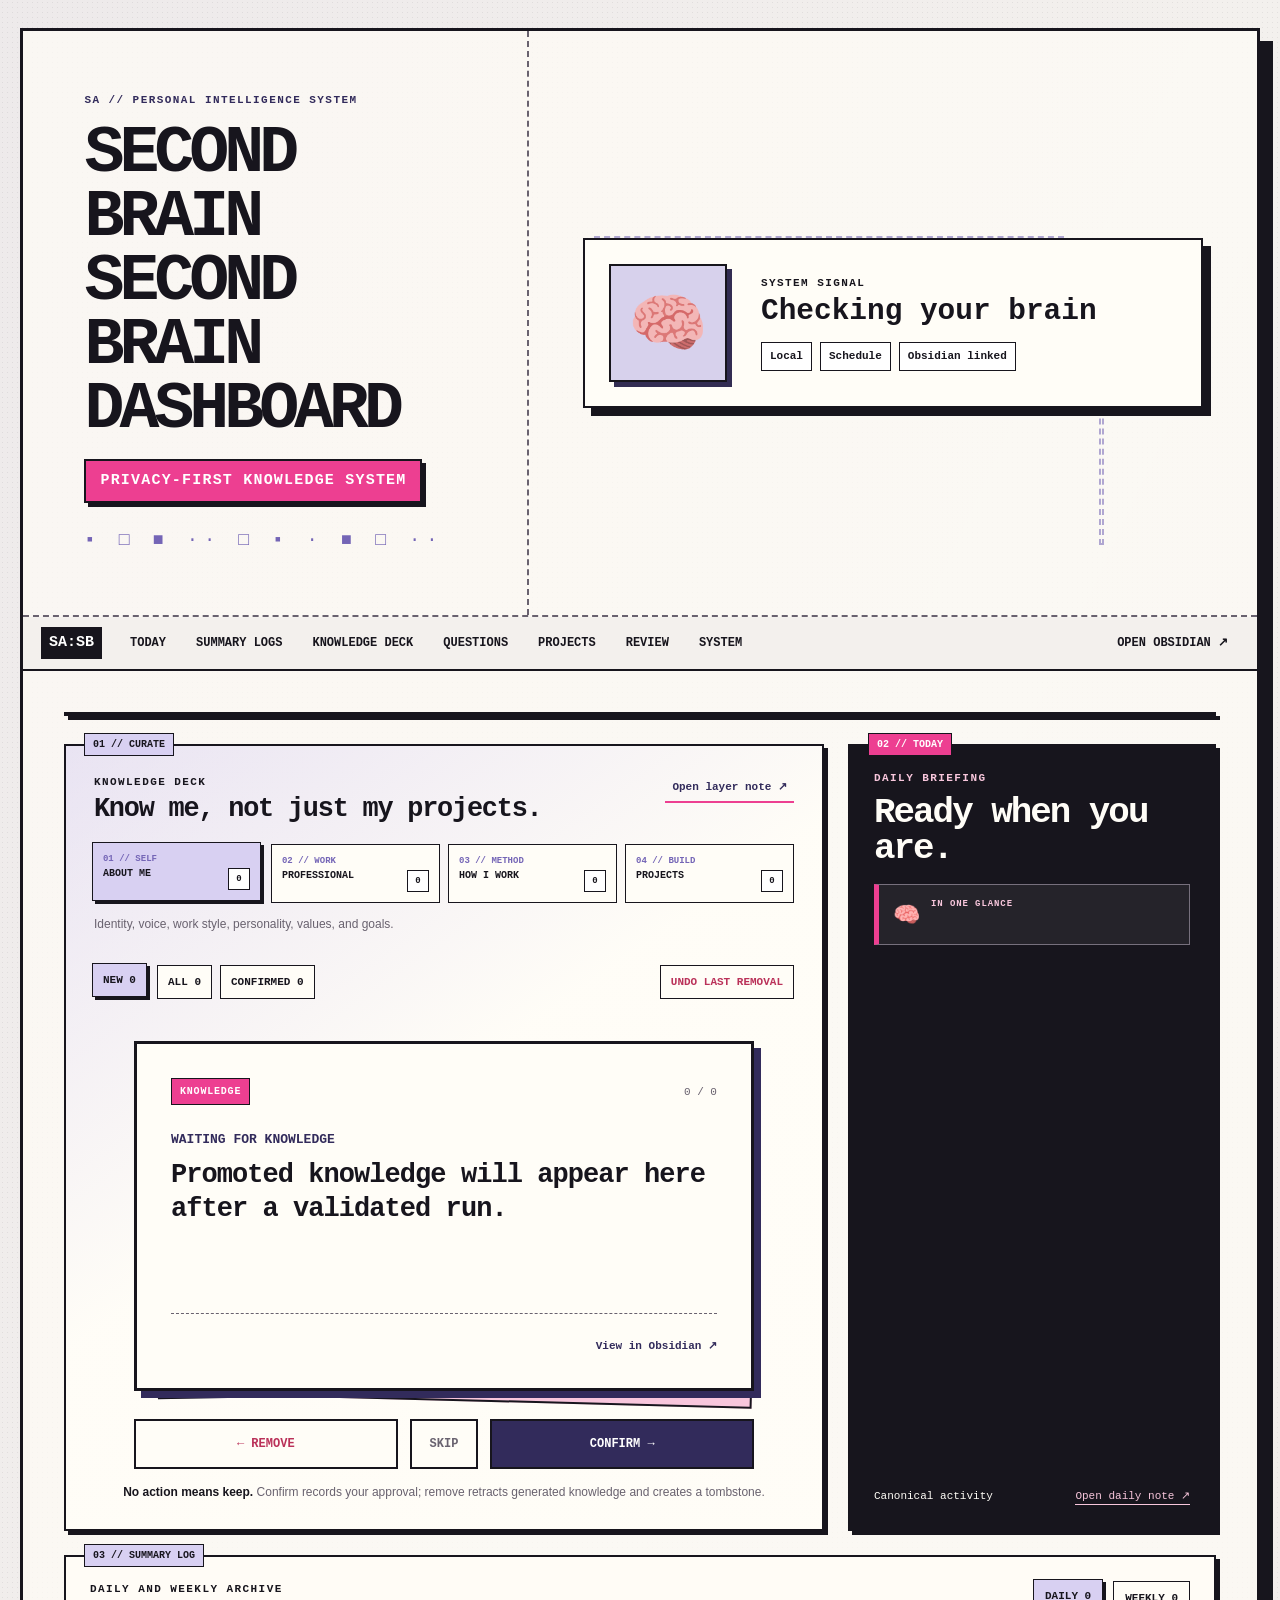
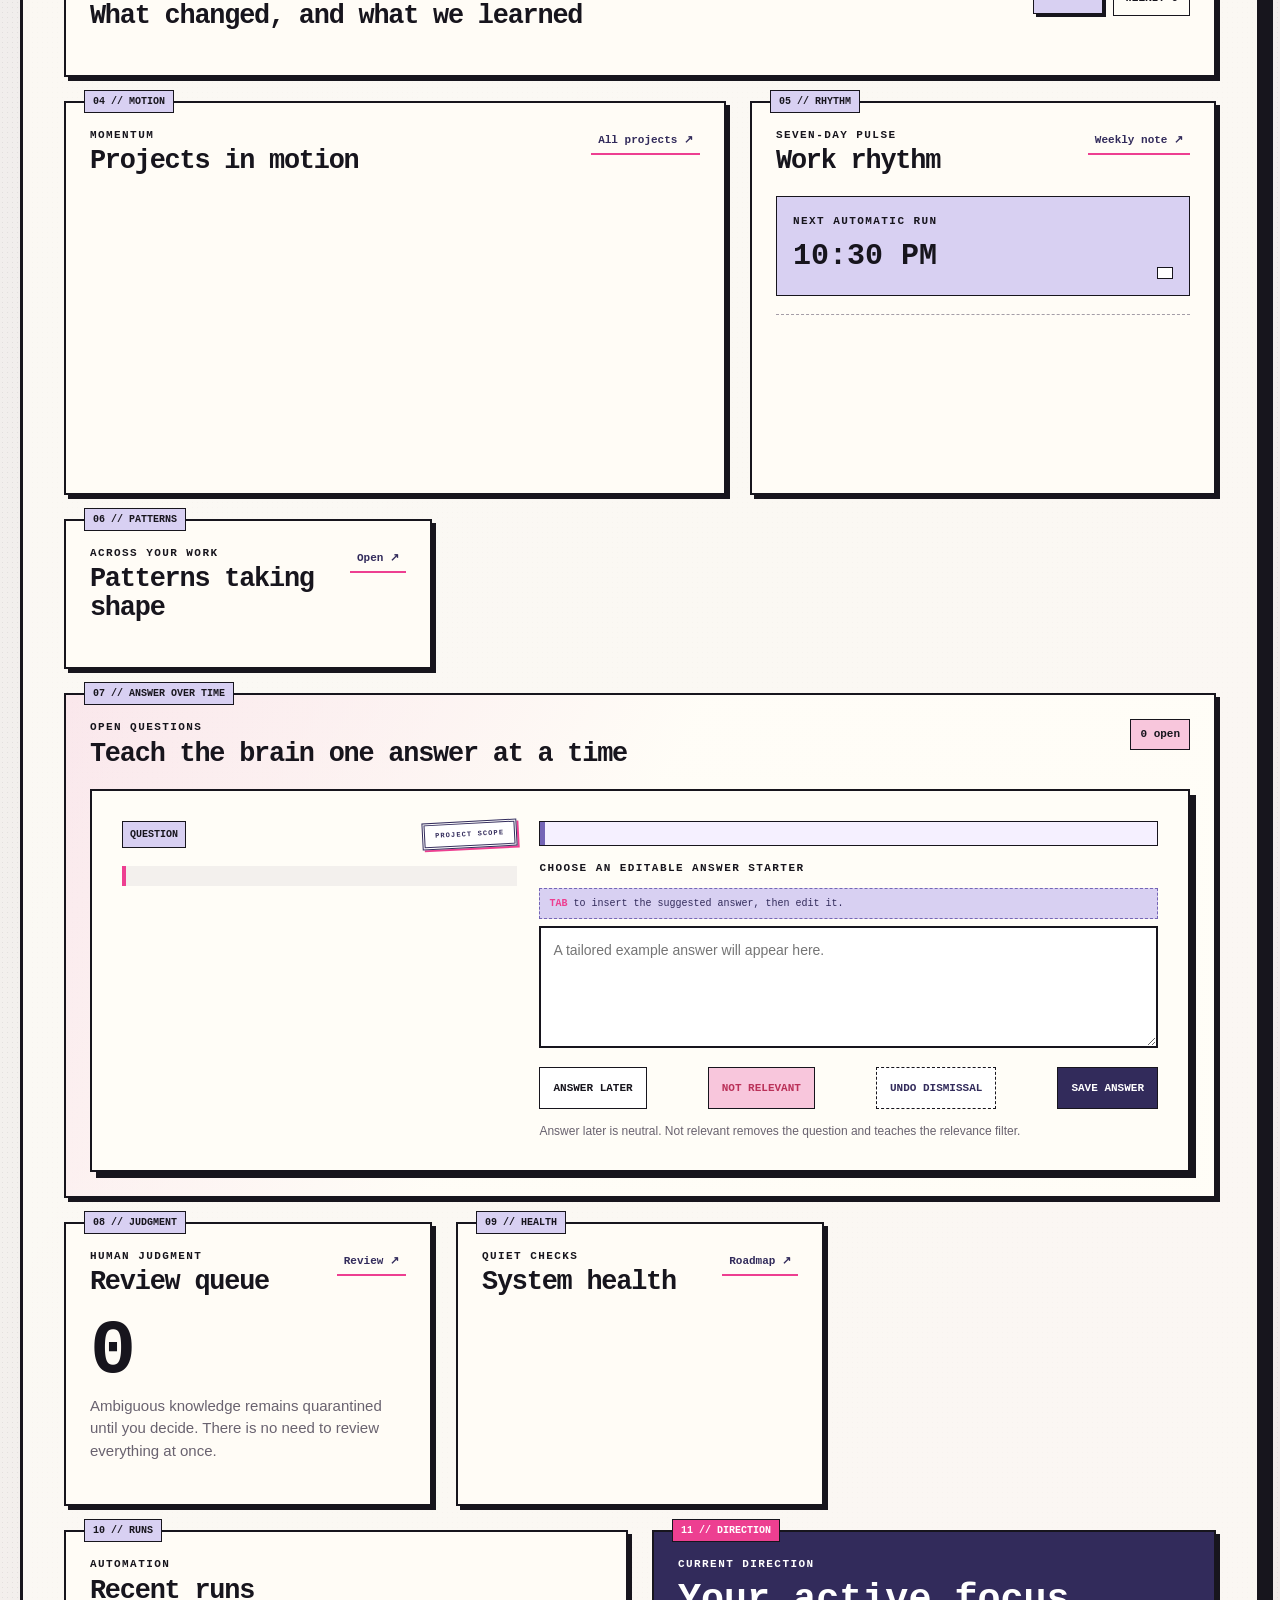
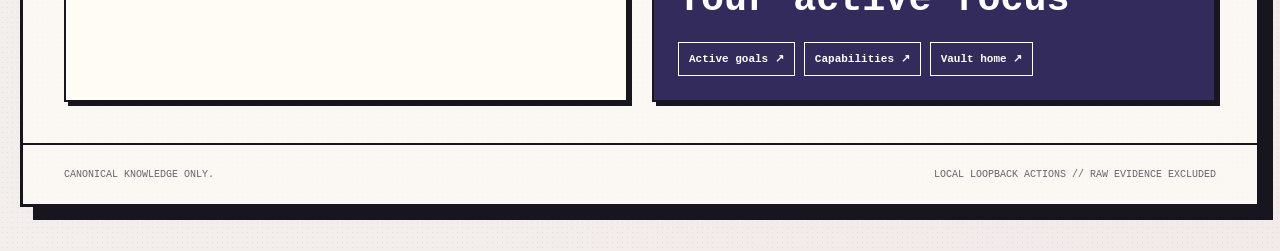
==== assets/dashboard/index.html @ 9bf238f2 "Publish sanitized protocol update" ====
<!doctype html>
<html lang="en">
<head>
  <meta charset="utf-8">
  <meta name="viewport" content="width=device-width, initial-scale=1">
  <meta name="color-scheme" content="light">
  <link rel="icon" href="data:,">
  <title>Second Brain Dashboard</title>
  <style>
    :root {
      --paper: #f3f0ed;
      --paper-bright: #fffdf7;
      --paper-muted: #e7e1e5;
      --ink: #17151d;
      --muted: #69626f;
      --purple: #7465b6;
      --purple-soft: #d8d0f2;
      --purple-deep: #322b5b;
      --pink: #ed3f91;
      --pink-soft: #f8c6dc;
      --yellow: #f0c75e;
      --green: #2c866c;
      --red: #ba3159;
      --border: 2px solid var(--ink);
      --shadow: 8px 8px 0 var(--ink);
      --shadow-small: 4px 4px 0 var(--ink);
      --mono: "Cascadia Mono", "SFMono-Regular", Consolas, "Liberation Mono", monospace;
      --sans: Inter, ui-sans-serif, -apple-system, BlinkMacSystemFont, "Segoe UI", sans-serif;
    }

    * { box-sizing: border-box; }
    html { scroll-behavior: smooth; }
    body {
      margin: 0;
      min-width: 320px;
      min-height: 100vh;
      color: var(--ink);
      background-color: var(--paper);
      background-image:
        radial-gradient(rgba(23, 21, 29, 0.07) 0.65px, transparent 0.65px),
        linear-gradient(115deg, rgba(116, 101, 182, 0.045), transparent 44%, rgba(237, 63, 145, 0.035));
      background-size: 5px 5px, 100% 100%;
      font-family: var(--sans);
      font-size: 15px;
      line-height: 1.5;
      -webkit-font-smoothing: antialiased;
    }

    a { color: inherit; text-decoration: none; }
    button { font: inherit; color: inherit; }
    button:focus-visible, a:focus-visible { outline: 3px solid var(--pink); outline-offset: 3px; }
    .skip-link { position: fixed; left: 16px; top: -70px; z-index: 100; padding: 10px 14px; background: var(--ink); color: white; }
    .skip-link:focus { top: 16px; }

    .page-frame {
      width: min(1520px, calc(100% - 40px));
      margin: 28px auto 44px;
      border: 3px solid var(--ink);
      background: rgba(255, 253, 247, 0.72);
      box-shadow: 13px 13px 0 var(--ink);
    }

    .hero {
      display: grid;
      grid-template-columns: minmax(360px, 0.82fr) minmax(520px, 1.18fr);
      min-height: 300px;
      border-bottom: 2px dashed var(--muted);
    }
    .hero-copy { display: flex; flex-direction: column; justify-content: center; padding: clamp(30px, 4.8vw, 72px); border-right: 2px dashed var(--muted); }
    .protocol-label, .eyebrow, .panel-label, .mini-label {
      font-family: var(--mono);
      font-size: 11px;
      font-weight: 800;
      letter-spacing: 0.13em;
      text-transform: uppercase;
    }
    .protocol-label { color: var(--purple-deep); }
    .hero-title {
      max-width: 760px;
      margin: 13px 0 18px;
      font-family: var(--mono);
      font-size: clamp(38px, 5.2vw, 72px);
      font-weight: 900;
      letter-spacing: -0.075em;
      line-height: 0.96;
      text-transform: uppercase;
    }
    .hero-title span { display: block; }
    .privacy-badge {
      align-self: flex-start;
      padding: 9px 14px 8px;
      border: var(--border);
      background: var(--pink);
      color: white;
      box-shadow: var(--shadow-small);
      font-family: var(--mono);
      font-weight: 800;
      letter-spacing: 0.08em;
      text-transform: uppercase;
    }
    .signal-code { margin-top: 24px; color: var(--purple); font-family: var(--mono); font-size: 18px; letter-spacing: 0.35em; }

    .hero-system { position: relative; display: grid; place-items: center; overflow: hidden; padding: 36px; }
    .hero-system::before, .hero-system::after {
      content: "";
      position: absolute;
      border: 2px dashed var(--purple);
      opacity: 0.55;
    }
    .hero-system::before { width: 64%; height: 1px; left: 9%; top: 35%; }
    .hero-system::after { width: 1px; height: 45%; right: 21%; bottom: 12%; }
    .brain-console {
      position: relative;
      z-index: 1;
      width: min(620px, 100%);
      display: grid;
      grid-template-columns: 132px minmax(0, 1fr);
      gap: 20px;
      align-items: center;
      padding: 24px;
      border: var(--border);
      background: var(--paper-bright);
      box-shadow: var(--shadow);
    }
    .brain-icon {
      display: grid;
      place-items: center;
      width: 118px;
      height: 118px;
      border: var(--border);
      background: var(--purple-soft);
      box-shadow: 5px 5px 0 var(--purple-deep);
      font-size: 64px;
      filter: saturate(0.8);
    }
    .system-title { margin: 3px 0 8px; font-family: var(--mono); font-size: clamp(20px, 2.3vw, 31px); line-height: 1.1; }
    .system-copy { margin: 0; color: var(--muted); }
    .system-meta { display: flex; flex-wrap: wrap; gap: 8px; margin-top: 15px; }
    .chip { padding: 5px 8px; border: 1.5px solid var(--ink); background: white; font-family: var(--mono); font-size: 11px; font-weight: 700; }
    .chip.good { background: #cceadc; }
    .chip.attention { background: #f6dfae; }
    .chip.danger { background: var(--pink-soft); }

    .nav-strip {
      position: sticky;
      top: 0;
      z-index: 20;
      display: flex;
      align-items: center;
      gap: 8px;
      min-height: 54px;
      padding: 8px 18px;
      border-bottom: var(--border);
      background: rgba(243, 240, 237, 0.95);
      backdrop-filter: blur(12px);
    }
    .nav-stamp { margin-right: 9px; padding: 5px 8px; background: var(--ink); color: white; font-family: var(--mono); font-weight: 900; }
    .nav-strip a { padding: 7px 10px; border: 1.5px solid transparent; font-family: var(--mono); font-size: 12px; font-weight: 750; text-transform: uppercase; }
    .nav-strip a:hover { border-color: var(--ink); background: var(--purple-soft); box-shadow: 3px 3px 0 var(--ink); }
    .nav-spacer { flex: 1; }
    .updated { color: var(--muted); font-family: var(--mono); font-size: 11px; }

    .dashboard { padding: clamp(20px, 3.2vw, 48px); }
    section[id] { scroll-margin-top: 104px; }
    .metrics { display: grid; grid-template-columns: repeat(4, minmax(0, 1fr)); margin-bottom: 28px; border: var(--border); box-shadow: var(--shadow-small); }
    .metric { min-width: 0; padding: 18px 20px; background: var(--paper-bright); }
    .metric + .metric { border-left: 1.5px dashed var(--muted); }
    .metric-value { font-family: var(--mono); font-size: clamp(25px, 3vw, 40px); font-weight: 900; line-height: 1; }
    .metric-label { margin-top: 5px; font-family: var(--mono); font-size: 12px; font-weight: 800; text-transform: uppercase; }
    .metric-detail { color: var(--muted); font-size: 12px; }

    .grid { display: grid; grid-template-columns: repeat(12, minmax(0, 1fr)); gap: 24px; }
    .panel { position: relative; min-width: 0; padding: 24px; border: var(--border); background: rgba(255, 253, 247, 0.92); box-shadow: var(--shadow-small); }
    .panel::before { content: attr(data-index); position: absolute; top: -13px; left: 18px; padding: 3px 8px; border: 1.5px solid var(--ink); background: var(--purple-soft); font-family: var(--mono); font-size: 10px; font-weight: 900; }
    .panel-head { display: flex; align-items: flex-start; justify-content: space-between; gap: 14px; margin-bottom: 20px; }
    .panel-title { margin: 4px 0 0; font-family: var(--mono); font-size: clamp(20px, 2.1vw, 28px); line-height: 1.08; letter-spacing: -0.045em; }
    .panel-link { flex: 0 0 auto; padding: 5px 7px; border-bottom: 2px solid var(--pink); color: var(--purple-deep); font-family: var(--mono); font-size: 11px; font-weight: 800; }
    .panel-link:hover { background: var(--pink-soft); }
    .empty { padding: 26px 18px; border: 1.5px dashed var(--muted); color: var(--muted); text-align: center; }

    .knowledge-panel { grid-column: span 8; min-height: 620px; padding: 28px; background: linear-gradient(145deg, rgba(216, 208, 242, 0.5), rgba(255, 253, 247, 0.96) 46%); }
    .deck-layers { display: grid; grid-template-columns: repeat(4, minmax(0, 1fr)); gap: 8px; margin-bottom: 12px; }
    .deck-layer {
      position: relative;
      display: grid;
      grid-template-columns: 1fr auto;
      gap: 2px 8px;
      min-width: 0;
      padding: 10px;
      border: 1.5px solid var(--ink);
      background: var(--paper-bright);
      cursor: pointer;
      text-align: left;
      transition: opacity 140ms ease, transform 140ms ease, box-shadow 140ms ease;
    }
    .deck-layer:hover { background: var(--pink-soft); opacity: 1; }
    .deck-layer.active { transform: translate(-2px, -2px); background: var(--purple-soft); box-shadow: 3px 3px 0 var(--ink); }
    .deck-layer.awaiting-review { background: #fff6fa; box-shadow: 3px 3px 0 var(--pink); }
    .deck-layer.awaiting-review::after { content: ""; position: absolute; top: -5px; right: -5px; width: 10px; height: 10px; border: 1.5px solid var(--ink); background: var(--pink); }
    .deck-layer.caught-up { filter: saturate(0.45); opacity: 0.46; }
    .deck-layer.caught-up.active { filter: none; opacity: 0.72; }
    .layer-seq { grid-column: 1 / -1; color: var(--purple); font-family: var(--mono); font-size: 9px; font-weight: 900; }
    .layer-name { min-width: 0; overflow: hidden; font-family: var(--mono); font-size: 10px; font-weight: 900; line-height: 1.15; text-overflow: ellipsis; text-transform: uppercase; white-space: nowrap; }
    .layer-count { display: grid; place-items: center; min-width: 22px; height: 22px; padding-inline: 4px; border: 1.5px solid var(--ink); background: white; font-family: var(--mono); font-size: 9px; font-weight: 900; }
    .layer-description { min-height: 38px; margin: 0 0 12px; color: var(--muted); font-size: 12px; }
    .deck-toolbar { display: flex; flex-wrap: wrap; align-items: center; gap: 8px; margin-bottom: 20px; }
    .deck-tab, .undo-button {
      min-height: 34px;
      padding: 6px 10px;
      border: 1.5px solid var(--ink);
      background: var(--paper-bright);
      cursor: pointer;
      font-family: var(--mono);
      font-size: 11px;
      font-weight: 800;
      text-transform: uppercase;
    }
    .deck-tab.active { transform: translate(-2px, -2px); background: var(--purple-soft); box-shadow: 3px 3px 0 var(--ink); }
    .undo-button { margin-left: auto; color: var(--red); }
    .undo-button:disabled { cursor: not-allowed; color: var(--muted); opacity: 0.45; }
    .deck-stage { position: relative; display: grid; place-items: center; min-height: 400px; padding: 14px 14px 20px; }
    .deck-stage::before, .deck-stage::after { content: ""; position: absolute; width: min(590px, calc(100% - 60px)); height: 330px; border: var(--border); background: var(--paper-muted); }
    .deck-stage::before { transform: translate(15px, 15px) rotate(1.5deg); background: var(--pink-soft); }
    .deck-stage::after { transform: translate(8px, 8px) rotate(-1deg); background: var(--purple-soft); }
    .knowledge-card {
      position: relative;
      z-index: 2;
      display: flex;
      flex-direction: column;
      width: min(620px, 100%);
      min-height: 350px;
      padding: clamp(22px, 3vw, 34px);
      border: 3px solid var(--ink);
      background: var(--paper-bright);
      box-shadow: 7px 7px 0 var(--purple-deep);
      touch-action: pan-y;
      transition: transform 180ms ease, opacity 180ms ease;
      user-select: none;
    }
    .knowledge-card.swipe-left { transform: translateX(-125%) rotate(-10deg); opacity: 0; }
    .knowledge-card.swipe-right { transform: translateX(125%) rotate(10deg); opacity: 0; }
    .knowledge-card[data-layer="professional_profile"] { box-shadow: 7px 7px 0 #9b7a25; }
    .knowledge-card[data-layer="operating_preferences"] { box-shadow: 7px 7px 0 var(--pink); }
    .knowledge-card[data-layer="project_knowledge"] { box-shadow: 7px 7px 0 var(--green); }
    .card-topline { display: flex; align-items: center; justify-content: space-between; gap: 12px; }
    .knowledge-kind { padding: 5px 8px; border: 1.5px solid var(--ink); background: var(--pink); color: white; font-family: var(--mono); font-size: 10px; font-weight: 900; letter-spacing: 0.08em; text-transform: uppercase; }
    .knowledge-position { color: var(--muted); font-family: var(--mono); font-size: 11px; }
    .knowledge-project-stamp {
      position: absolute;
      top: 24px;
      left: 50%;
      z-index: 3;
      display: grid;
      max-width: 42%;
      padding: 6px 13px 7px;
      border: 3px double var(--purple-deep);
      background: rgba(255, 253, 247, 0.94);
      color: var(--purple-deep);
      font-family: var(--mono);
      text-align: center;
      text-transform: uppercase;
      transform: translateX(-50%) rotate(-7deg);
      box-shadow: 2px 2px 0 var(--pink);
    }
    .knowledge-project-stamp[hidden] { display: none; }
    .project-stamp-label { font-size: 8px; font-weight: 900; letter-spacing: 0.17em; }
    .project-stamp-name { overflow: hidden; font-size: 11px; font-weight: 950; line-height: 1.12; text-overflow: ellipsis; white-space: nowrap; }
    .knowledge-subject { margin: 25px 0 8px; color: var(--purple-deep); font-family: var(--mono); font-size: 13px; font-weight: 900; text-transform: uppercase; }
    .knowledge-claim { margin: 0; font-family: var(--mono); font-size: clamp(19px, 2.2vw, 27px); font-weight: 760; line-height: 1.28; letter-spacing: -0.035em; }
    .knowledge-meta { display: flex; flex-wrap: wrap; gap: 8px 16px; margin-top: auto; padding-top: 24px; border-top: 1.5px dashed var(--muted); color: var(--muted); font-family: var(--mono); font-size: 11px; }
    .knowledge-source { margin-left: auto; color: var(--purple-deep); font-weight: 850; }
    .knowledge-source:hover { color: var(--pink); }
    .deck-actions { display: grid; grid-template-columns: 1fr auto 1fr; gap: 12px; width: min(620px, 100%); margin: 0 auto; }
    .deck-action { min-height: 50px; border: 2px solid var(--ink); background: var(--paper-bright); cursor: pointer; font-family: var(--mono); font-size: 12px; font-weight: 900; text-transform: uppercase; transition: transform 120ms ease, box-shadow 120ms ease; }
    .deck-action:hover:not(:disabled) { transform: translate(-2px, -2px); box-shadow: 4px 4px 0 var(--ink); }
    .deck-action:disabled { cursor: not-allowed; opacity: 0.48; }
    .deck-action.dislike { color: var(--red); }
    .deck-action.skip { padding-inline: 18px; color: var(--muted); }
    .deck-action.like { background: var(--purple-deep); color: white; }
    .deck-caption { margin: 14px 0 0; color: var(--muted); font-size: 12px; text-align: center; }
    .deck-caption strong { color: var(--ink); }

    .briefing-panel { grid-column: span 4; display: flex; flex-direction: column; min-height: 620px; background: var(--ink); color: var(--paper-bright); }
    .briefing-panel::before { background: var(--pink); color: white; }
    .briefing-panel .panel-label { color: var(--pink-soft); }
    .briefing-title { margin: 8px 0 16px; font-family: var(--mono); font-size: clamp(27px, 2.8vw, 40px); line-height: 1.02; letter-spacing: -0.055em; }
    .briefing-summary-card { display: grid; grid-template-columns: auto 1fr; gap: 11px; margin-bottom: 12px; padding: 13px 14px; border: 1px solid #77707d; border-left: 5px solid var(--pink); background: rgba(255, 255, 255, 0.06); }
    .briefing-summary-icon { font-size: 22px; }
    .briefing-summary-label { margin-bottom: 4px; color: var(--pink-soft); font-family: var(--mono); font-size: 9px; font-weight: 900; letter-spacing: 0.1em; text-transform: uppercase; }
    .briefing-summary { margin: 0; color: #e6e0e8; font-size: 13px; line-height: 1.55; }
    .briefing-glance { display: grid; grid-template-columns: repeat(2, minmax(0, 1fr)); gap: 8px; margin-bottom: 12px; }
    .briefing-stat { position: relative; min-width: 0; padding: 10px 11px; overflow: hidden; border: 1px solid #77707d; background: rgba(255, 255, 255, 0.045); }
    .briefing-stat-icon { margin-right: 5px; font-size: 13px; }
    .briefing-stat-value { font-family: var(--mono); font-size: 19px; font-weight: 950; }
    .briefing-stat-label { display: block; margin-top: 3px; color: #bdb4c1; font-family: var(--mono); font-size: 8px; font-weight: 850; text-transform: uppercase; }
    .briefing-groups { display: grid; gap: 12px; }
    .briefing-group { padding: 12px 13px; border: 1px solid #77707d; background: rgba(255, 255, 255, 0.045); }
    .briefing-group-title { display: flex; align-items: center; gap: 7px; margin-bottom: 7px; color: var(--pink-soft); font-family: var(--mono); font-size: 10px; font-weight: 900; letter-spacing: 0.09em; text-transform: uppercase; }
    .briefing-group-description { margin: 0 0 8px; color: #bdb4c1; font-size: 11px; }
    .briefing-chips { display: flex; flex-wrap: wrap; gap: 5px; }
    .briefing-chip { display: inline-flex; align-items: center; gap: 5px; padding: 4px 6px; border: 1px solid #77707d; background: rgba(255, 255, 255, 0.08); color: #eee9f0; font-family: var(--mono); font-size: 8px; font-weight: 800; }
    .briefing-chip strong { display: grid; place-items: center; min-width: 17px; height: 17px; padding-inline: 3px; background: var(--pink); color: white; font-size: 8px; }
    .briefing-group p { margin: 6px 0 0; color: #d5ced9; font-size: 13px; }
    .briefing-list { display: grid; gap: 7px; margin: 0; padding: 0; list-style: none; }
    .briefing-list li { position: relative; padding-left: 17px; font-size: 13px; }
    .briefing-list li::before { content: "■"; position: absolute; left: 0; color: var(--pink); }
    .briefing-foot { display: flex; justify-content: space-between; gap: 12px; margin-top: auto; padding-top: 22px; font-family: var(--mono); font-size: 11px; }
    .briefing-foot a { color: var(--pink-soft); border-bottom: 1px solid currentColor; }

    .summary-panel { grid-column: span 12; }
    .summary-tabs { display: flex; flex-wrap: wrap; gap: 8px; }
    .summary-tab { padding: 8px 11px; border: 1.5px solid var(--ink); background: var(--paper-bright); cursor: pointer; font-family: var(--mono); font-size: 11px; font-weight: 900; text-transform: uppercase; }
    .summary-tab.active { transform: translate(-2px, -2px); background: var(--purple-soft); box-shadow: 3px 3px 0 var(--ink); }
    .summary-log { display: grid; gap: 12px; }
    .summary-entry { border: 1.5px solid var(--ink); background: white; }
    .summary-entry[open] { box-shadow: 4px 4px 0 var(--purple-deep); }
    .summary-entry > summary { display: grid; grid-template-columns: minmax(175px, 0.32fr) minmax(0, 1fr) auto auto; gap: 16px; align-items: center; padding: 16px; cursor: pointer; list-style: none; }
    .summary-entry > summary::-webkit-details-marker { display: none; }
    .summary-period { font-family: var(--mono); font-size: 12px; font-weight: 900; text-transform: uppercase; }
    .summary-collapsed { display: grid; gap: 7px; min-width: 0; }
    .summary-collapsed-lead { display: -webkit-box; overflow: hidden; color: var(--muted); font-size: 13px; line-height: 1.45; -webkit-box-orient: vertical; -webkit-line-clamp: 2; }
    .summary-collapsed-badges { display: flex; flex-wrap: wrap; gap: 6px; }
    .summary-collapsed-badge { display: inline-flex; align-items: center; gap: 5px; padding: 4px 7px; border: 1px solid #bdb5c1; background: var(--paper); font-family: var(--mono); font-size: 9px; font-weight: 850; text-transform: uppercase; }
    .summary-collapsed-badge strong { color: var(--purple-deep); font-size: 11px; }
    .summary-entry[open] > summary { grid-template-columns: minmax(175px, 1fr) auto auto; }
    .summary-entry[open] > summary .summary-collapsed { display: none; }
    .summary-usage-chip { padding: 5px 8px; border: 1.5px solid var(--ink); background: var(--pink-soft); font-family: var(--mono); font-size: 10px; font-weight: 900; white-space: nowrap; }
    .summary-toggle { font-family: var(--mono); font-size: 10px; font-weight: 900; text-transform: uppercase; }
    .summary-entry[open] .summary-toggle::after { content: "Hide full log"; }
    .summary-entry:not([open]) .summary-toggle::after { content: "Full log"; }
    .summary-body { display: grid; grid-template-columns: 1fr; gap: 16px; padding: 0 16px 18px; border-top: 1px dashed #a49da7; }
    .summary-snapshot { padding-top: 16px; }
    .summary-glance-grid { display: grid; grid-template-columns: repeat(4, minmax(0, 1fr)); gap: 10px; margin-top: 10px; }
    .glance-card { position: relative; min-height: 116px; padding: 14px; overflow: hidden; border: 1.5px solid var(--ink); background: white; box-shadow: 3px 3px 0 var(--ink); }
    .glance-card::after { content: ""; position: absolute; right: -20px; bottom: -28px; width: 72px; height: 72px; border: 14px solid var(--purple-soft); border-radius: 50%; opacity: 0.5; }
    .glance-card.pink::after { border-color: var(--pink-soft); }
    .glance-card.green::after { border-color: #cceadc; }
    .glance-card.yellow::after { border-color: #f6dfae; }
    .glance-icon { font-size: 18px; }
    .glance-value { position: relative; z-index: 1; display: block; margin-top: 4px; font-family: var(--mono); font-size: 34px; font-weight: 950; line-height: 1; }
    .glance-label { position: relative; z-index: 1; display: block; margin-top: 7px; color: var(--muted); font-family: var(--mono); font-size: 10px; font-weight: 900; text-transform: uppercase; }
    .summary-usage { display: grid; gap: 8px; min-width: min(520px, 100%); padding: 12px; border: 1.5px solid var(--ink); background: #fff8fb; }
    .summary-usage-grid { display: grid; grid-template-columns: repeat(4, minmax(0, 1fr)); gap: 7px; }
    .usage-stat { padding: 8px; border: 1px solid #a49da7; background: white; }
    .usage-value { display: block; font-family: var(--mono); font-size: 15px; font-weight: 900; }
    .usage-label { color: var(--muted); font-family: var(--mono); font-size: 9px; text-transform: uppercase; }
    .usage-note { margin: 0; color: var(--muted); font-size: 11px; }
    .usage-divider { margin-top: 3px; padding-top: 10px; border-top: 1px dashed #b9b1bc; }
    .pricing-summary { display: flex; align-items: flex-end; justify-content: space-between; gap: 12px; }
    .pricing-cost { font-family: var(--mono); font-size: 20px; font-weight: 950; }
    .pricing-caption { color: var(--muted); font-family: var(--mono); font-size: 9px; text-align: right; text-transform: uppercase; }
    .pricing-model { margin-top: 8px; color: var(--purple-deep); font-family: var(--mono); font-size: 9px; font-weight: 900; text-transform: uppercase; }
    .pricing-rates { display: grid; grid-template-columns: repeat(3, minmax(0, 1fr)); gap: 6px; margin-top: 5px; }
    .pricing-rate { padding: 7px; border: 1px solid #c8c0cb; background: white; }
    .pricing-rate strong { display: block; font-family: var(--mono); font-size: 10px; }
    .pricing-rate span { color: var(--muted); font-size: 9px; }
    .codex-quota { display: grid; gap: 8px; }
    .quota-head { display: flex; align-items: baseline; justify-content: space-between; gap: 12px; }
    .quota-value { font-family: var(--mono); font-size: 18px; font-weight: 950; }
    .quota-track { height: 10px; overflow: hidden; border: 1.5px solid var(--ink); background: white; }
    .quota-fill { height: 100%; background: linear-gradient(90deg, var(--purple), var(--pink)); }
    .quota-detail { display: flex; justify-content: space-between; gap: 10px; color: var(--muted); font-size: 10px; }
    .impact-formula { display: grid; grid-template-columns: 1fr auto 1fr auto 1fr auto 1fr; gap: 5px; align-items: stretch; margin-top: 8px; }
    .impact-step { display: grid; align-content: center; min-width: 0; padding: 7px; border: 1px solid #c8c0cb; background: white; text-align: center; }
    .impact-step strong { font-family: var(--mono); font-size: 11px; }
    .impact-step span { color: var(--muted); font-size: 8px; text-transform: uppercase; }
    .impact-step.result { border-color: var(--ink); background: var(--purple-soft); }
    .impact-operator { display: grid; place-items: center; font-family: var(--mono); font-size: 13px; font-weight: 950; }
    .summary-sections { display: grid; grid-template-columns: minmax(0, 1.35fr) minmax(280px, 0.65fr); gap: 12px; align-items: start; }
    .summary-section { padding: 14px 16px; border: 1px solid #c5bec8; border-left: 4px solid var(--purple); background: var(--paper); }
    .summary-section-title { display: flex; gap: 8px; align-items: center; margin-bottom: 9px; font-family: var(--mono); font-size: 11px; font-weight: 900; text-transform: uppercase; }
    .summary-section-icon { font-size: 15px; }
    .summary-section p { max-width: 76ch; margin: 9px 0 0; color: var(--muted); font-size: 15px; line-height: 1.68; }
    .summary-section ul { display: grid; gap: 8px; margin: 10px 0 0; padding: 0; list-style: none; }
    .summary-section li { padding: 10px 12px; border: 1px solid #d4cdd7; background: white; }
    .summary-item-board { display: grid; grid-template-columns: repeat(2, minmax(0, 1fr)); gap: 9px; margin-top: 10px; }
    .summary-item-card { min-width: 0; padding: 11px 12px; border: 1px solid #d4cdd7; background: white; }
    .summary-item-label { margin-bottom: 5px; color: var(--purple-deep); font-family: var(--mono); font-size: 10px; font-weight: 900; text-transform: uppercase; }
    .summary-item-detail { color: var(--muted); font-size: 13px; line-height: 1.5; }
    .summary-visual-groups { display: grid; grid-template-columns: repeat(2, minmax(0, 1fr)); gap: 10px; }
    .visual-group { min-width: 0; padding: 13px; border: 1.5px solid var(--ink); background: white; }
    .visual-group.pink { box-shadow: inset 4px 0 0 var(--pink); }
    .visual-group.purple { box-shadow: inset 4px 0 0 var(--purple); }
    .visual-group.green { box-shadow: inset 4px 0 0 var(--green); }
    .visual-group.yellow { box-shadow: inset 4px 0 0 var(--yellow); }
    .visual-group-head { display: flex; align-items: center; gap: 8px; font-family: var(--mono); font-size: 11px; font-weight: 900; text-transform: uppercase; }
    .visual-description { margin: 6px 0 10px; color: var(--muted); font-size: 12px; }
    .visual-chips { display: flex; flex-wrap: wrap; gap: 6px; }
    .visual-chip { display: inline-flex; align-items: center; gap: 6px; padding: 5px 7px; border: 1px solid var(--ink); background: var(--paper-bright); font-family: var(--mono); font-size: 9px; font-weight: 800; }
    .visual-chip-value { display: grid; place-items: center; min-width: 19px; height: 19px; padding: 0 4px; background: var(--purple-deep); color: white; font-size: 9px; }
    .summary-footer { display: flex; align-items: flex-end; justify-content: space-between; gap: 14px; }

    .questions-panel { grid-column: span 12; background: linear-gradient(120deg, rgba(248, 198, 220, 0.34), rgba(255, 253, 247, 0.96) 45%); }
    .question-progress { flex: 0 0 auto; padding: 6px 9px; border: 1.5px solid var(--ink); background: var(--pink-soft); font-family: var(--mono); font-size: 11px; font-weight: 900; }
    .question-card { position: relative; display: grid; grid-template-columns: minmax(250px, 0.78fr) minmax(360px, 1.22fr); gap: 22px; padding: clamp(18px, 3vw, 30px); border: 2px solid var(--ink); background: var(--paper-bright); box-shadow: 6px 6px 0 var(--ink); }
    .question-scope-row { display: flex; flex-wrap: wrap; align-items: center; justify-content: space-between; gap: 10px; margin-bottom: 15px; }
    .question-category { display: inline-flex; margin-bottom: 15px; padding: 5px 7px; border: 1.5px solid var(--ink); background: var(--purple-soft); font-family: var(--mono); font-size: 10px; font-weight: 900; text-transform: uppercase; }
    .question-scope-row .question-category { margin-bottom: 0; }
    .question-scope-stamp { display: grid; max-width: 54%; padding: 5px 10px; border: 3px double var(--purple-deep); background: white; color: var(--purple-deep); font-family: var(--mono); text-align: center; text-transform: uppercase; transform: rotate(-3deg); box-shadow: 2px 2px 0 var(--pink); }
    .question-scope-label { font-size: 7px; font-weight: 900; letter-spacing: 0.16em; }
    .question-scope-name { overflow: hidden; font-size: 10px; font-weight: 950; line-height: 1.15; text-overflow: ellipsis; white-space: nowrap; }
    .question-subject { color: var(--purple-deep); font-family: var(--mono); font-size: 11px; font-weight: 900; text-transform: uppercase; }
    .question-text { margin: 8px 0 18px; font-family: var(--mono); font-size: clamp(19px, 2.2vw, 27px); font-weight: 780; line-height: 1.28; letter-spacing: -0.035em; }
    .question-explanation { margin: 0; color: var(--muted); }
    .question-guidance { margin: 12px 0 0; padding: 10px 12px; border-left: 4px solid var(--pink); background: var(--paper); font-size: 12px; }
    .question-destination { display: grid; gap: 3px; margin-bottom: 14px; padding: 10px 12px; border: 1.5px solid var(--ink); background: #f5f0ff; box-shadow: inset 5px 0 0 var(--purple); }
    .question-destination-title { font-family: var(--mono); font-size: 10px; font-weight: 950; text-transform: uppercase; }
    .question-destination-detail { color: var(--muted); font-size: 11px; }
    .question-choices { display: flex; flex-wrap: wrap; gap: 8px; margin-bottom: 12px; }
    .question-choice { padding: 7px 9px; border: 1.5px solid var(--ink); background: white; cursor: pointer; font-family: var(--mono); font-size: 10px; font-weight: 850; }
    .question-choice:hover:not(:disabled), .question-choice.active { transform: translate(-1px, -1px); background: var(--purple-soft); box-shadow: 2px 2px 0 var(--ink); }
    .question-choice:disabled { cursor: not-allowed; opacity: 0.48; }
    .question-answer-wrap { position: relative; }
    .question-suggestion-hint { margin-bottom: 7px; padding: 7px 9px; border: 1px dashed var(--purple); background: var(--purple-soft); color: var(--purple-deep); font-family: var(--mono); font-size: 10px; }
    .question-suggestion-hint strong { color: var(--pink); text-transform: uppercase; }
    .question-answer { width: 100%; min-height: 122px; resize: vertical; padding: 12px; border: 2px solid var(--ink); background: white; font: 14px/1.5 var(--sans); }
    .question-answer:focus { outline: 3px solid var(--pink-soft); outline-offset: 2px; }
    .question-actions { display: flex; flex-wrap: wrap; justify-content: space-between; gap: 10px; margin-top: 12px; }
    .question-action { min-height: 42px; padding: 8px 13px; border: 1.5px solid var(--ink); background: white; cursor: pointer; font-family: var(--mono); font-size: 11px; font-weight: 900; text-transform: uppercase; }
    .question-action.save { background: var(--purple-deep); color: white; }
    .question-action.dismiss { background: var(--pink-soft); color: var(--red); }
    .question-action.undo { border-style: dashed; color: var(--purple-deep); }
    .question-action:disabled { cursor: not-allowed; opacity: 0.45; }
    .question-caption { margin: 13px 0 0; color: var(--muted); font-size: 12px; }

    .projects-panel { grid-column: span 7; }
    .pulse-panel { grid-column: span 5; }
    .project-list, .pattern-list, .run-list, .check-list { display: grid; gap: 10px; }
    .project-row { display: grid; grid-template-columns: minmax(150px, 1fr) minmax(120px, 0.8fr) auto; gap: 14px; align-items: center; padding: 12px 0; border-top: 1.5px dashed #a49da7; }
    .project-row:hover .project-name { color: var(--pink); }
    .project-name { font-weight: 800; }
    .project-meta, .project-count { color: var(--muted); font-family: var(--mono); font-size: 10px; text-transform: uppercase; }
    .project-track, .pattern-track { height: 10px; border: 1.5px solid var(--ink); background: var(--paper-muted); }
    .project-fill, .pattern-fill { height: 100%; background: var(--purple); }

    .next-run { display: grid; grid-template-columns: 1fr auto; gap: 14px; align-items: end; padding: 16px; border: 1.5px solid var(--ink); background: var(--purple-soft); }
    .next-run-time { margin-top: 4px; font-family: var(--mono); font-size: 30px; font-weight: 900; }
    .next-run-detail { color: var(--muted); font-size: 12px; }
    .weekly-badge { padding: 5px 7px; border: 1.5px solid var(--ink); background: white; font-family: var(--mono); font-size: 10px; font-weight: 800; }
    .trend { display: grid; grid-template-columns: repeat(7, 1fr); align-items: end; gap: 7px; min-height: 155px; margin-top: 18px; padding-top: 12px; border-top: 1.5px dashed #a49da7; }
    .trend-day { display: grid; justify-items: center; gap: 5px; }
    .trend-value, .trend-label { font-family: var(--mono); font-size: 10px; }
    .trend-bar { width: 100%; max-width: 30px; min-height: 5px; border: 1.5px solid var(--ink); background: var(--pink); box-shadow: 2px 2px 0 var(--ink); }

    .patterns-panel, .review-panel, .health-panel { grid-column: span 4; }
    .pattern { display: block; padding: 12px 0; border-top: 1.5px dashed #a49da7; }
    .pattern-top { display: flex; justify-content: space-between; gap: 10px; margin-bottom: 8px; }
    .pattern-name { font-weight: 800; }
    .pattern-score { font-family: var(--mono); font-size: 11px; font-weight: 900; }
    .pattern-meta { display: flex; flex-wrap: wrap; gap: 9px; margin-top: 7px; color: var(--muted); font-family: var(--mono); font-size: 9px; text-transform: uppercase; }

    .review-number { font-family: var(--mono); font-size: clamp(54px, 6vw, 86px); font-weight: 900; line-height: 0.9; }
    .review-copy { margin: 8px 0 18px; color: var(--muted); }
    .review-legend { display: grid; gap: 8px; }
    .legend-row { display: grid; grid-template-columns: 12px 1fr auto; gap: 8px; align-items: center; padding-top: 8px; border-top: 1px dashed #a49da7; }
    .legend-dot { width: 10px; height: 10px; border: 1.5px solid var(--ink); background: var(--purple); }
    .legend-row:nth-child(2) .legend-dot { background: var(--pink); }
    .legend-row:nth-child(3) .legend-dot { background: var(--yellow); }
    .legend-value { font-family: var(--mono); font-weight: 900; }

    .check { display: grid; grid-template-columns: 12px 1fr; gap: 10px; padding: 10px 0; border-top: 1px dashed #a49da7; }
    .check-dot { width: 11px; height: 11px; margin-top: 5px; border: 1.5px solid var(--ink); background: var(--green); }
    .check.attention .check-dot { background: var(--yellow); }
    .check.danger .check-dot { background: var(--pink); }
    .check-name { font-weight: 800; }
    .check-detail { color: var(--muted); font-size: 11px; }

    .runs-panel { grid-column: span 6; }
    .focus-panel { grid-column: span 6; background: var(--purple-deep); color: white; }
    .focus-panel::before { background: var(--pink); }
    .run { display: grid; grid-template-columns: minmax(130px, 1fr) auto auto; gap: 12px; align-items: center; padding: 10px 0; border-top: 1px dashed #a49da7; }
    .run-kind { font-weight: 800; }
    .run-meta, .run-status { color: var(--muted); font-family: var(--mono); font-size: 10px; }
    .run-status.completed { color: var(--green); font-weight: 900; }
    .run-status.failed { color: var(--red); font-weight: 900; }
    .run-error { grid-column: 1 / -1; color: var(--red); font: 11px/1.45 var(--mono); }
    .focus-title { margin: 7px 0 12px; font-family: var(--mono); font-size: clamp(27px, 3vw, 42px); line-height: 1.05; }
    .focus-copy { color: #d9d1e6; }
    .focus-links { display: flex; flex-wrap: wrap; gap: 9px; margin-top: 22px; }
    .focus-links a { padding: 8px 10px; border: 1.5px solid white; background: transparent; font-family: var(--mono); font-size: 11px; font-weight: 800; }
    .focus-links a:hover { background: var(--pink); color: white; }

    .footer { display: flex; justify-content: space-between; gap: 20px; padding: 22px clamp(20px, 3.2vw, 48px); border-top: var(--border); color: var(--muted); font-family: var(--mono); font-size: 10px; text-transform: uppercase; }
    .toast { position: fixed; right: 24px; bottom: 24px; z-index: 50; max-width: 390px; padding: 13px 16px; border: var(--border); background: var(--ink); color: white; box-shadow: 5px 5px 0 var(--pink); font-family: var(--mono); font-size: 12px; transform: translateY(140%); opacity: 0; transition: 180ms ease; }
    .toast.show { transform: translateY(0); opacity: 1; }

    @media (max-width: 1100px) {
      .hero { grid-template-columns: 1fr; }
      .hero-copy { border-right: 0; border-bottom: 2px dashed var(--muted); }
      .knowledge-panel, .briefing-panel, .summary-panel, .questions-panel, .projects-panel, .pulse-panel { grid-column: span 12; }
      .patterns-panel, .review-panel, .health-panel { grid-column: span 6; }
      .health-panel { grid-column: span 12; }
    }
    @media (max-width: 760px) {
      .page-frame { width: calc(100% - 20px); margin: 10px auto 26px; box-shadow: 7px 7px 0 var(--ink); }
      .hero-copy, .hero-system { padding: 28px 22px; }
      .brain-console { grid-template-columns: 82px minmax(0, 1fr); padding: 16px; }
      .brain-icon { width: 72px; height: 72px; font-size: 40px; }
      .nav-strip { overflow-x: auto; }
      .nav-strip a { white-space: nowrap; }
      .updated, .nav-spacer { display: none; }
      .metrics { grid-template-columns: repeat(2, minmax(0, 1fr)); }
      .metric + .metric { border-left: 0; }
      .metric:nth-child(even) { border-left: 1.5px dashed var(--muted); }
      .metric:nth-child(n+3) { border-top: 1.5px dashed var(--muted); }
      .knowledge-panel, .briefing-panel, .patterns-panel, .review-panel, .health-panel, .runs-panel, .focus-panel { grid-column: span 12; }
      .knowledge-panel, .panel { padding: 20px; }
      .knowledge-panel, .briefing-panel { min-height: auto; }
      .deck-stage { min-height: 430px; padding-inline: 0; }
      .deck-stage::before, .deck-stage::after { width: calc(100% - 24px); height: 360px; }
      .knowledge-card { min-height: 380px; }
      .knowledge-project-stamp { top: 58px; max-width: calc(100% - 48px); }
      .knowledge-card[data-scope="project"] .knowledge-subject { margin-top: 54px; }
      .deck-layers { grid-template-columns: repeat(2, minmax(0, 1fr)); }
      .deck-actions { grid-template-columns: 1fr 0.75fr 1fr; gap: 7px; }
      .summary-entry > summary, .summary-entry[open] > summary, .summary-body, .summary-sections, .question-card { grid-template-columns: 1fr; }
      .summary-entry > summary { gap: 7px; }
      .summary-glance-grid, .summary-visual-groups, .summary-item-board, .summary-usage-grid { grid-template-columns: repeat(2, minmax(0, 1fr)); }
      .pricing-rates { grid-template-columns: 1fr; }
      .impact-formula { grid-template-columns: 1fr auto 1fr; }
      .impact-step.result { grid-column: 1 / -1; }
      .summary-footer { align-items: stretch; flex-direction: column; }
      .project-row { grid-template-columns: 1fr auto; }
      .project-track { grid-column: 1 / -1; }
      .footer { flex-direction: column; }
    }
    @media (prefers-reduced-motion: reduce) {
      *, *::before, *::after { scroll-behavior: auto !important; transition: none !important; }
    }
  </style>
</head>
<body>
  <a class="skip-link" href="#main">Skip to dashboard</a>
  <script id="dashboard-data" type="application/json">__DASHBOARD_DATA__</script>

  <div class="page-frame">
    <header class="hero" id="top">
      <div class="hero-copy">
        <div class="protocol-label">SA // Personal Intelligence System</div>
        <h1 class="hero-title"><span id="hero-owner">Second Brain</span><span>Second Brain</span><span>Dashboard</span></h1>
        <div class="privacy-badge">Privacy-first knowledge system</div>
        <div class="signal-code" aria-hidden="true">▪ □ ■ ·· □ ▪ · ■ □ ··</div>
      </div>
      <div class="hero-system">
        <div class="brain-console">
          <div class="brain-icon" aria-hidden="true">🧠</div>
          <div>
            <div class="mini-label">System signal</div>
            <h2 class="system-title" id="status-label">Checking your brain</h2>
            <p class="system-copy" id="status-detail"></p>
            <div class="system-meta">
              <span class="chip" id="status-chip">Local</span>
              <span class="chip" id="schedule-chip">Schedule</span>
              <span class="chip">Obsidian linked</span>
            </div>
          </div>
        </div>
      </div>
    </header>

    <nav class="nav-strip" aria-label="Dashboard sections">
      <span class="nav-stamp">SA:SB</span>
      <a href="#today">Today</a>
      <a href="#summaries">Summary logs</a>
      <a href="#knowledge">Knowledge Deck</a>
      <a href="#questions">Questions</a>
      <a href="#projects">Projects</a>
      <a href="#review">Review</a>
      <a href="#system">System</a>
      <span class="nav-spacer"></span>
      <span class="updated" id="updated-time"></span>
      <a id="vault-link" href="#">Open Obsidian ↗</a>
    </nav>

    <main class="dashboard" id="main">
      <section class="metrics" id="metrics" aria-label="Knowledge coverage"></section>

      <div class="grid">
        <section class="panel knowledge-panel" id="knowledge" data-index="01 // CURATE" aria-labelledby="knowledge-title">
          <div class="panel-head">
            <div>
              <div class="panel-label">Knowledge Deck</div>
              <h2 class="panel-title" id="knowledge-title">Know me, not just my projects.</h2>
            </div>
            <a class="panel-link" id="memory-link" href="#">Open layer note ↗</a>
          </div>
          <div class="deck-layers" role="tablist" aria-label="Knowledge layers">
            <button class="deck-layer active" type="button" role="tab" aria-selected="true" data-layer="about_shai"><span class="layer-seq">01 // SELF</span><span class="layer-name">About me</span><span class="layer-count">0</span></button>
            <button class="deck-layer" type="button" role="tab" aria-selected="false" data-layer="professional_profile"><span class="layer-seq">02 // WORK</span><span class="layer-name">Professional</span><span class="layer-count">0</span></button>
            <button class="deck-layer" type="button" role="tab" aria-selected="false" data-layer="operating_preferences"><span class="layer-seq">03 // METHOD</span><span class="layer-name">How I work</span><span class="layer-count">0</span></button>
            <button class="deck-layer" type="button" role="tab" aria-selected="false" data-layer="project_knowledge"><span class="layer-seq">04 // BUILD</span><span class="layer-name">Projects</span><span class="layer-count">0</span></button>
          </div>
          <p class="layer-description" id="layer-description">Identity, voice, work style, personality, values, and goals.</p>
          <div class="deck-toolbar" role="tablist" aria-label="Knowledge filters">
            <button class="deck-tab active" type="button" role="tab" data-filter="new">New <span id="new-count">0</span></button>
            <button class="deck-tab" type="button" role="tab" data-filter="all">All <span id="all-count">0</span></button>
            <button class="deck-tab" type="button" role="tab" data-filter="confirmed">Confirmed <span id="confirmed-count">0</span></button>
            <button class="undo-button" id="undo-button" type="button">Undo last removal</button>
          </div>
          <div class="deck-stage" id="deck-stage">
            <article class="knowledge-card" id="knowledge-card" tabindex="0" aria-live="polite">
              <div class="card-topline">
                <span class="knowledge-kind" id="knowledge-kind">Knowledge</span>
                <span class="knowledge-position" id="knowledge-position">0 / 0</span>
              </div>
              <div class="knowledge-project-stamp" id="knowledge-project-stamp" hidden>
                <span class="project-stamp-label">Project scope</span>
                <span class="project-stamp-name" id="knowledge-project-name"></span>
              </div>
              <div class="knowledge-subject" id="knowledge-subject">Waiting for knowledge</div>
              <p class="knowledge-claim" id="knowledge-claim">Promoted knowledge will appear here after a validated run.</p>
              <div class="knowledge-meta">
                <span id="knowledge-confidence"></span>
                <span id="knowledge-evidence"></span>
                <span id="knowledge-projects"></span>
                <span id="knowledge-date"></span>
                <a class="knowledge-source" id="knowledge-source" href="#">View in Obsidian ↗</a>
              </div>
            </article>
          </div>
          <div class="deck-actions">
            <button class="deck-action dislike" id="dislike-button" type="button">← Remove</button>
            <button class="deck-action skip" id="skip-button" type="button">Skip</button>
            <button class="deck-action like" id="like-button" type="button">Confirm →</button>
          </div>
          <p class="deck-caption" id="deck-caption"><strong>No action means keep.</strong> Confirm records your approval; remove retracts generated knowledge and creates a tombstone.</p>
        </section>

        <section class="panel briefing-panel" id="today" data-index="02 // TODAY" aria-labelledby="briefing-title">
          <div class="panel-label">Daily briefing</div>
          <h2 class="briefing-title" id="briefing-title">Ready when you are.</h2>
          <div class="briefing-summary-card">
            <span class="briefing-summary-icon">🧠</span>
            <div><div class="briefing-summary-label">In one glance</div><p class="briefing-summary" id="briefing-summary"></p></div>
          </div>
          <div class="briefing-glance" id="briefing-glance"></div>
          <div class="briefing-groups" id="briefing-groups"></div>
          <div class="briefing-foot">
            <span id="briefing-source">Canonical activity</span>
            <a id="daily-link" href="#">Open daily note ↗</a>
          </div>
        </section>

        <section class="panel summary-panel" id="summaries" data-index="03 // SUMMARY LOG" aria-labelledby="summaries-title">
          <div class="panel-head">
            <div><div class="panel-label">Daily and weekly archive</div><h2 class="panel-title" id="summaries-title">What changed, and what we learned</h2></div>
            <div class="summary-tabs" role="tablist" aria-label="Summary log type">
              <button class="summary-tab active" type="button" role="tab" aria-selected="true" data-summary-kind="daily">Daily <span id="daily-summary-count">0</span></button>
              <button class="summary-tab" type="button" role="tab" aria-selected="false" data-summary-kind="weekly">Weekly <span id="weekly-summary-count">0</span></button>
            </div>
          </div>
          <div class="summary-log" id="summary-log"></div>
        </section>

        <section class="panel projects-panel" id="projects" data-index="04 // MOTION" aria-labelledby="projects-title">
          <div class="panel-head">
            <div><div class="panel-label">Momentum</div><h2 class="panel-title" id="projects-title">Projects in motion</h2></div>
            <a class="panel-link" id="projects-link" href="#">All projects ↗</a>
          </div>
          <div class="project-list" id="project-list"></div>
        </section>

        <section class="panel pulse-panel" data-index="05 // RHYTHM" aria-labelledby="pulse-title">
          <div class="panel-head">
            <div><div class="panel-label">Seven-day pulse</div><h2 class="panel-title" id="pulse-title">Work rhythm</h2></div>
            <a class="panel-link" id="weekly-link" href="#">Weekly note ↗</a>
          </div>
          <div class="next-run">
            <div><div class="mini-label">Next automatic run</div><div class="next-run-time" id="next-run-time">10:30 PM</div><div class="next-run-detail" id="next-run-detail"></div></div>
            <span class="weekly-badge" id="weekly-badge"></span>
          </div>
          <div class="trend" id="trend" aria-label="Agent sessions understood in the last seven days"></div>
        </section>

        <section class="panel patterns-panel" data-index="06 // PATTERNS" aria-labelledby="patterns-title">
          <div class="panel-head"><div><div class="panel-label">Across your work</div><h2 class="panel-title" id="patterns-title">Patterns taking shape</h2></div><a class="panel-link" id="patterns-link" href="#">Open ↗</a></div>
          <div class="pattern-list" id="pattern-list"></div>
        </section>

        <section class="panel questions-panel" id="questions" data-index="07 // ANSWER OVER TIME" aria-labelledby="questions-title">
          <div class="panel-head">
            <div><div class="panel-label">Open questions</div><h2 class="panel-title" id="questions-title">Teach the brain one answer at a time</h2></div>
            <span class="question-progress" id="question-progress">0 open</span>
          </div>
          <div id="question-stage">
            <article class="question-card" id="question-card">
              <div>
                <div class="question-scope-row">
                  <span class="question-category" id="question-category">Question</span>
                  <span class="question-scope-stamp" id="question-scope-stamp">
                    <span class="question-scope-label" id="question-scope-label">Project scope</span>
                    <span class="question-scope-name" id="question-scope-name"></span>
                  </span>
                </div>
                <div class="question-subject" id="question-subject"></div>
                <p class="question-text" id="question-text"></p>
                <p class="question-explanation" id="question-explanation"></p>
                <p class="question-guidance" id="question-guidance"></p>
              </div>
              <div>
                <div class="question-destination">
                  <span class="question-destination-title" id="question-destination"></span>
                  <span class="question-destination-detail" id="question-destination-detail"></span>
                </div>
                <div class="mini-label">Choose an editable answer starter</div>
                <div class="question-choices" id="question-choices"></div>
                <div class="question-answer-wrap">
                  <div class="question-suggestion-hint" id="question-suggestion-hint"><strong>Tab</strong> to insert the suggested answer, then edit it.</div>
                  <textarea class="question-answer" id="question-answer" maxlength="2000" placeholder="A tailored example answer will appear here."></textarea>
                </div>
                <div class="question-actions">
                  <button class="question-action" id="question-skip" type="button">Answer later</button>
                  <button class="question-action dismiss" id="question-dismiss" type="button">Not relevant</button>
                  <button class="question-action undo" id="question-undo" type="button">Undo dismissal</button>
                  <button class="question-action save" id="question-save" type="button">Save answer</button>
                </div>
                <p class="question-caption" id="question-caption">Answer later is neutral. Not relevant removes the question and teaches the relevance filter.</p>
              </div>
            </article>
          </div>
        </section>

        <section class="panel review-panel" id="review" data-index="08 // JUDGMENT" aria-labelledby="review-title">
          <div class="panel-head"><div><div class="panel-label">Human judgment</div><h2 class="panel-title" id="review-title">Review queue</h2></div><a class="panel-link" id="review-link" href="#">Review ↗</a></div>
          <div class="review-number" id="review-number">0</div>
          <p class="review-copy">Ambiguous knowledge remains quarantined until you decide. There is no need to review everything at once.</p>
          <div class="review-legend" id="review-legend"></div>
        </section>

        <section class="panel health-panel" id="system" data-index="09 // HEALTH" aria-labelledby="health-title">
          <div class="panel-head"><div><div class="panel-label">Quiet checks</div><h2 class="panel-title" id="health-title">System health</h2></div><a class="panel-link" id="roadmap-link" href="#">Roadmap ↗</a></div>
          <div class="check-list" id="check-list"></div>
        </section>

        <section class="panel runs-panel" data-index="10 // RUNS" aria-labelledby="runs-title">
          <div class="panel-head"><div><div class="panel-label">Automation</div><h2 class="panel-title" id="runs-title">Recent runs</h2></div></div>
          <div class="run-list" id="run-list"></div>
        </section>

        <section class="panel focus-panel" data-index="11 // DIRECTION" aria-labelledby="focus-title">
          <div class="panel-label">Current direction</div>
          <h2 class="focus-title" id="focus-title">Your active focus</h2>
          <p class="focus-copy" id="focus-copy"></p>
          <div class="focus-links">
            <a id="goals-link" href="#">Active goals ↗</a>
            <a id="skills-link" href="#">Capabilities ↗</a>
            <a id="home-link" href="#">Vault home ↗</a>
          </div>
        </section>
      </div>
    </main>

    <footer class="footer"><span id="privacy-text">Canonical knowledge only.</span><span>Local loopback actions // raw evidence excluded</span></footer>
  </div>
  <div class="toast" id="toast" role="status" aria-live="polite"></div>

  <script>
    (() => {
      "use strict";
      const data = JSON.parse(document.getElementById("dashboard-data").textContent);
      const byId = (id) => document.getElementById(id);
      const setText = (id, value) => { const node = byId(id); if (node) node.textContent = value ?? ""; };
      const setLink = (id, value) => { const node = byId(id); if (node && value) node.href = value; };
      const make = (tag, className, text) => { const node = document.createElement(tag); if (className) node.className = className; if (text !== undefined) node.textContent = text; return node; };
      const patternsPanel = document.querySelector(".patterns-panel");
      if (patternsPanel && byId("system")) byId("system").insertAdjacentElement("afterend", patternsPanel);
      const parseDate = (value) => value ? new Date(value) : null;
      const formatDate = (value, options) => { const date = parseDate(value); return date && !Number.isNaN(date.valueOf()) ? new Intl.DateTimeFormat(undefined, options).format(date) : "Not yet"; };
      const formatTime = (value) => formatDate(value, { hour: "numeric", minute: "2-digit" });
      const relativeTime = (value) => {
        const date = parseDate(value);
        if (!date || Number.isNaN(date.valueOf())) return "not yet";
        const seconds = Math.round((date.valueOf() - Date.now()) / 1000);
        const formatter = new Intl.RelativeTimeFormat(undefined, { numeric: "auto" });
        for (const [unit, amount] of [["day", 86400], ["hour", 3600], ["minute", 60]]) {
          if (Math.abs(seconds) >= amount || unit === "minute") return formatter.format(Math.round(seconds / amount), unit);
        }
        return "just now";
      };
      const formatDuration = (seconds) => {
        if (seconds === null || seconds === undefined) return "";
        if (seconds < 60) return `${seconds}s`;
        const minutes = Math.round(seconds / 60);
        return minutes < 60 ? `${minutes}m` : `${Math.floor(minutes / 60)}h ${minutes % 60}m`;
      };
      let toastTimer;
      const toast = (message) => {
        const node = byId("toast");
        node.textContent = message;
        node.classList.add("show");
        clearTimeout(toastTimer);
        toastTimer = setTimeout(() => node.classList.remove("show"), 3600);
      };
      const actionEnabled = Boolean(data.actions && data.actions.enabled);
      const postAction = async (path, body = {}) => {
        if (!actionEnabled) throw new Error("Open the dashboard with the root BAT launcher to use private actions.");
        const response = await fetch(path, {
          method: "POST",
          headers: { "Content-Type": "application/json", "X-SB-Token": data.actions.csrf_token },
          body: JSON.stringify(body),
        });
        const payload = await response.json();
        if (!response.ok || !payload.ok) throw new Error(payload.error || "The action could not be completed.");
        return payload;
      };

      document.title = `${data.display_name} // Second Brain`;
      setText("hero-owner", data.display_name);
      setText("status-label", data.status.label);
      setText("status-detail", data.status.detail);
      byId("status-chip").classList.add(data.status.tone || "good");
      setText("status-chip", data.status.tone === "good" ? "Brain online" : data.status.tone || "Local");
      setText("schedule-chip", data.schedule.state || "Schedule");
      setText("updated-time", `Updated ${relativeTime(data.generated_at)}`);

      data.metrics.forEach((item) => {
        const card = make("article", "metric");
        card.append(make("div", "metric-value", String(item.value)), make("div", "metric-label", item.label), make("div", "metric-detail", item.detail));
        byId("metrics").append(card);
      });

      const briefingIcon = (title) => {
        const value = String(title || "").toLowerCase();
        if (value.includes("project") || value.includes("work")) return "🚀";
        if (value.includes("change") || value.includes("signal")) return "🧩";
        if (value.includes("session") || value.includes("agent")) return "🤖";
        if (value.includes("pattern") || value.includes("theme")) return "🔁";
        if (value.includes("learn") || value.includes("synthesis")) return "🧠";
        return "✦";
      };
      const daily = data.briefing.daily;
      if (daily.available) {
        setText("briefing-title", `${formatDate(`${daily.period}T12:00:00`, { month: "short", day: "numeric" })} at a glance.`);
        setText("briefing-summary", daily.summary);
        setText("briefing-source", "Latest daily synthesis");
        const visuals = daily.visuals || { stats: [], groups: [] };
        visuals.stats.slice(0, 4).forEach((stat) => {
          const node = make("article", "briefing-stat");
          node.append(
            make("span", "briefing-stat-icon", stat.icon || "✦"),
            make("span", "briefing-stat-value", String(stat.value || 0)),
            make("span", "briefing-stat-label", stat.label)
          );
          byId("briefing-glance").append(node);
        });
        if (visuals.groups.length) {
          visuals.groups.slice(0, 3).forEach((visual) => {
            const group = make("section", "briefing-group");
            const title = make("div", "briefing-group-title");
            title.append(make("span", "", visual.icon || briefingIcon(visual.title)), make("span", "", visual.title));
            group.append(title);
            if (visual.description) group.append(make("p", "briefing-group-description", visual.description));
            const chips = make("div", "briefing-chips");
            (visual.chips || []).slice(0, 5).forEach((chip) => {
              const node = make("span", "briefing-chip", chip.label);
              if (chip.value !== undefined) node.append(make("strong", "", String(chip.value)));
              chips.append(node);
            });
            if ((visual.chips || []).length > 5) chips.append(make("span", "briefing-chip", `+${visual.chips.length - 5} more`));
            group.append(chips); byId("briefing-groups").append(group);
          });
        } else {
          daily.sections.slice(0, 3).forEach((section) => {
            const group = make("section", "briefing-group");
            const title = make("div", "briefing-group-title");
            title.append(make("span", "", briefingIcon(section.title)), make("span", "", section.title));
            group.append(title);
            if (section.items.length) {
              const list = make("ul", "briefing-list");
              section.items.slice(0, 3).forEach((item) => list.append(make("li", "", item)));
              group.append(list);
            }
            if (section.items.length) byId("briefing-groups").append(group);
          });
        }
      } else {
        const waiting = data.briefing.pending_evidence;
        setText("briefing-title", waiting ? `${waiting} signals wait for tonight.` : "Everything is quiet.");
        setText("briefing-summary", waiting
          ? "New project and agent-session activity is safely queued for the next validated daily synthesis."
          : "No new evidence is waiting. An empty daily check will not spend model usage.");
        setText("briefing-source", "Awaiting next synthesis");
      }

      const summaries = data.summaries || { daily: [], weekly: [], counts: { daily: 0, weekly: 0 } };
      const codexUsage = summaries.codex_usage || { available: false, windows: [] };
      const tokenNumber = new Intl.NumberFormat("en-US");
      const compactMoney = (value) => {
        const amount = Number(value || 0);
        return `$${amount.toFixed(amount < 0.01 ? 4 : 3).replace(/0+$/, "").replace(/\.$/, "")}`;
      };
      const perTokenMoney = (perMillion) => `$${(Number(perMillion || 0) / 1_000_000).toFixed(8).replace(/0+$/, "").replace(/\.$/, "")}`;
      const impactPercent = (value) => {
        const amount = Number(value || 0);
        return amount >= 1 ? amount.toFixed(1) : amount >= 0.01 ? amount.toFixed(2) : amount.toFixed(3);
      };
      const sectionIcon = (title) => {
        const value = String(title || "").toLowerCase();
        if (value.includes("activity") || value.includes("moved") || value.includes("work")) return "🚀";
        if (value.includes("learn") || value.includes("synthesis") || value.includes("reflection")) return "🧠";
        if (value.includes("project") || value.includes("build")) return "🛠️";
        if (value.includes("decision") || value.includes("direction")) return "🧭";
        if (value.includes("pattern") || value.includes("theme")) return "🔁";
        if (value.includes("question") || value.includes("review")) return "❓";
        return "✦";
      };
      setText("daily-summary-count", String(summaries.counts.daily || 0));
      setText("weekly-summary-count", String(summaries.counts.weekly || 0));
      let summaryKind = "daily";
      const renderSummaryLog = () => {
        const log = byId("summary-log");
        log.replaceChildren();
        const entries = summaries[summaryKind] || [];
        if (!entries.length) {
          log.append(make("div", "empty", summaryKind === "weekly" ? "No weekly synthesis has run yet." : "No completed daily synthesis is available yet."));
          return;
        }
        entries.forEach((entry, index) => {
          const details = make("details", "summary-entry");
          if (index === 0) details.open = true;
          const heading = make("summary", "");
          const usage = entry.usage || { available: false };
          const impact = usage.codex_impact || { available: false };
          const visuals = entry.visuals || { available: false, stats: [], groups: [] };
          const usageLabel = usage.available ? `${tokenNumber.format(usage.total_tokens || 0)} tokens` : "Usage unavailable";
          const usageChip = make("span", "summary-usage-chip", impact.available ? `${usageLabel} | ~${impactPercent(impact.percentage_points)}% window` : usageLabel);
          const collapsed = make("span", "summary-collapsed");
          collapsed.append(make("span", "summary-collapsed-lead", entry.summary));
          const badges = make("span", "summary-collapsed-badges");
          if (visuals.stats.length) {
            visuals.stats.slice(0, 3).forEach((stat) => {
              const badge = make("span", "summary-collapsed-badge");
              badge.append(make("span", "", stat.icon || "✦"), make("strong", "", tokenNumber.format(stat.value || 0)), make("span", "", stat.label));
              badges.append(badge);
            });
          } else {
            entry.sections.slice(0, 3).forEach((section) => {
              const badge = make("span", "summary-collapsed-badge");
              badge.append(make("span", "", sectionIcon(section.title)), make("span", "", section.title));
              badges.append(badge);
            });
          }
          collapsed.append(badges);
          heading.append(make("span", "summary-period", `🗓️ ${entry.title}`), collapsed, usageChip, make("span", "summary-toggle"));
          const body = make("div", "summary-body");
          let snapshot = null;
          if (visuals.stats.length) {
            snapshot = make("section", "summary-snapshot");
            snapshot.append(make("div", "mini-label", "⚡ Visual snapshot"));
            const glance = make("div", "summary-glance-grid");
            visuals.stats.forEach((stat) => {
              const card = make("div", `glance-card ${stat.tone || "purple"}`);
              card.append(
                make("span", "glance-icon", stat.icon || "✦"),
                make("span", "glance-value", tokenNumber.format(stat.value || 0)),
                make("span", "glance-label", stat.label)
              );
              glance.append(card);
            });
            snapshot.append(glance);
          }
          const usagePanel = make("section", "summary-usage");
          usagePanel.append(make("div", "mini-label", "📊 Model usage"));
          if (usage.available) {
            const grid = make("div", "summary-usage-grid");
            const stats = usage.details_available
              ? [["Total", usage.total_tokens], ["Input", usage.input_tokens], ["Cached input", usage.cached_input_tokens], ["Output", usage.output_tokens]]
              : [["Total", usage.total_tokens], ["Model batches", usage.model_calls || usage.iterations.length]];
            stats.forEach(([label, value]) => {
              const stat = make("div", "usage-stat");
              stat.append(make("span", "usage-value", tokenNumber.format(value || 0)), make("span", "usage-label", label));
              grid.append(stat);
            });
            usagePanel.append(grid);
            const cacheNote = usage.cached_results ? ` ${usage.cached_results} cached result${usage.cached_results === 1 ? "" : "s"} reused without a model call.` : "";
            usagePanel.append(make("p", "usage-note", usage.details_available
              ? `${usage.model_calls || 0} model batch${usage.model_calls === 1 ? "" : "es"}.${cacheNote}`
              : `Exact total from the legacy runner; input/output detail starts with the next synthesis.${cacheNote}`));
            const pricing = usage.pricing || { available: false, rates: [] };
            if (pricing.available) {
              const priceBlock = make("div", "usage-divider");
              const priceSummary = make("div", "pricing-summary");
              const estimate = pricing.exact_split
                ? compactMoney(pricing.estimate_low_usd)
                : `${compactMoney(pricing.estimate_low_usd)} - ${compactMoney(pricing.estimate_high_usd)}`;
              priceSummary.append(
                make("span", "pricing-cost", estimate),
                make("span", "pricing-caption", pricing.exact_split ? "API-equivalent estimate" : "API-equivalent range")
              );
              priceBlock.append(priceSummary);
              pricing.rates.forEach((rate) => {
                priceBlock.append(make("div", "pricing-model", `${rate.model} | rates checked ${pricing.pricing_as_of}`));
                const rateGrid = make("div", "pricing-rates");
                [["Input", rate.input], ["Cached input", rate.cached_input], ["Output", rate.output]].forEach(([label, value]) => {
                  const card = make("div", "pricing-rate");
                  card.append(make("strong", "", `${label} | $${Number(value).toFixed(2)}/1M`), make("span", "", `${perTokenMoney(value)} per token`));
                  rateGrid.append(card);
                });
                priceBlock.append(rateGrid);
              });
              priceBlock.append(make("p", "usage-note", pricing.exact_split
                ? "Calculated from captured input, cached-input, and output tokens."
                : "The total is exact; the older receipt lacks the split, so this spans all-uncached-input to all-output pricing."));
              if (codexUsage.included_plan) priceBlock.append(make("p", "usage-note", "Your Codex plan is not billed per token; this is the comparable API price."));
              usagePanel.append(priceBlock);
            }
          } else {
            usagePanel.append(make("p", "usage-note", "This older summary predates usage capture."));
          }
          if (impact.available) {
            const impactBlock = make("section", "codex-quota usage-divider");
            const impactHead = make("div", "quota-head");
            impactHead.append(make("span", "mini-label", `Estimated run impact | ${impact.window_label}`), make("span", "quota-value", `~${impactPercent(impact.percentage_points)}%`));
            const formula = make("div", "impact-formula");
            const steps = [
              [tokenNumber.format(impact.run_tokens), "Run tokens"],
              [tokenNumber.format(impact.observed_window_tokens), "Observed window tokens"],
              [`${impactPercent(impact.window_used_percent)}%`, "Window used"],
              [`~${impactPercent(impact.percentage_points)}%`, "Run impact"],
            ];
            steps.forEach(([value, label], stepIndex) => {
              if (stepIndex) formula.append(make("span", "impact-operator", stepIndex === 1 ? "/" : stepIndex === 2 ? "x" : "="));
              const step = make("div", `impact-step${stepIndex === 3 ? " result" : ""}`);
              step.append(make("strong", "", value), make("span", "", label)); formula.append(step);
            });
            impactBlock.append(impactHead, formula, make("p", "usage-note", "Approximation: the run's share of observed window tokens, scaled by the window's actual used percentage. Codex does not expose exact per-run quota weights."));
            usagePanel.append(impactBlock);
          }
          const source = make("a", "panel-link", "Open canonical note ↗"); source.href = entry.url;
          const full = make("div", "summary-sections");
          entry.sections.forEach((section) => {
            const block = make("section", "summary-section");
            const title = make("div", "summary-section-title");
            title.append(make("span", "summary-section-icon", sectionIcon(section.title)), make("span", "", section.title));
            block.append(title);
            section.paragraphs.forEach((paragraph) => block.append(make("p", "", paragraph)));
            const isActivity = /activity|ledger|moved|work/i.test(section.title);
            if (isActivity && visuals.groups.length) {
              const groups = make("div", "summary-visual-groups");
              visuals.groups.forEach((group) => {
                const visual = make("article", `visual-group ${group.tone || "purple"}`);
                const visualTitle = make("div", "visual-group-head");
                visualTitle.append(make("span", "", group.icon || "✦"), make("span", "", group.title));
                visual.append(visualTitle, make("p", "visual-description", group.description || ""));
                if (group.chips && group.chips.length) {
                  const chips = make("div", "visual-chips");
                  group.chips.forEach((chip) => {
                    const node = make("span", "visual-chip");
                    node.append(make("span", "", chip.label));
                    if (chip.value !== undefined) node.append(make("span", "visual-chip-value", tokenNumber.format(chip.value)));
                    chips.append(node);
                  });
                  visual.append(chips);
                }
                groups.append(visual);
              });
              block.append(groups);
            } else if (section.items.length) {
              const board = make("div", "summary-item-board");
              section.items.forEach((item) => {
                const parts = String(item).split(":");
                const label = parts.length > 1 ? parts.shift() : "Detail";
                const detail = parts.length ? parts.join(":").trim() : String(item);
                const card = make("article", "summary-item-card");
                card.append(make("div", "summary-item-label", label), make("div", "summary-item-detail", detail.replace(/_/g, " ")));
                board.append(card);
              });
              block.append(board);
            }
            full.append(block);
          });
          const footer = make("div", "summary-footer");
          footer.append(usagePanel, source);
          if (snapshot) body.append(snapshot);
          body.append(full, footer); details.append(heading, body); log.append(details);
        });
      };
      document.querySelectorAll(".summary-tab").forEach((button) => button.addEventListener("click", () => {
        summaryKind = button.dataset.summaryKind;
        document.querySelectorAll(".summary-tab").forEach((item) => {
          const active = item === button; item.classList.toggle("active", active); item.setAttribute("aria-selected", String(active));
        });
        renderSummaryLog();
      }));
      renderSummaryLog();

      const nextRun = data.schedule.next_run;
      setText("next-run-time", nextRun ? formatTime(nextRun) : data.schedule.daily_time);
      setText("next-run-detail", nextRun ? formatDate(nextRun, { weekday: "long", month: "short", day: "numeric" }) : "Daily processing");
      setText("weekly-badge", `Weekly // ${data.schedule.weekly_day}`);
      const maxSessions = Math.max(1, ...data.activity.trend.map((item) => item.sessions));
      data.activity.trend.forEach((item) => {
        const day = make("div", "trend-day");
        const bar = make("span", "trend-bar");
        bar.style.height = `${Math.max(5, Math.round(item.sessions / maxSessions * 92))}px`;
        day.title = `${item.sessions} deduplicated session${item.sessions === 1 ? "" : "s"}`;
        day.append(make("span", "trend-value", String(item.sessions)), bar, make("span", "trend-label", formatDate(`${item.date}T12:00:00`, { weekday: "narrow" })));
        byId("trend").append(day);
      });

      if (!data.activity.projects.length) {
        byId("project-list").append(make("div", "empty", "No attributed project activity in the last seven days."));
      } else {
        data.activity.projects.forEach((project) => {
          const row = make("a", "project-row"); row.href = project.url;
          const identity = make("div", ""); identity.append(make("div", "project-name", project.name), make("div", "project-meta", project.classification));
          const track = make("div", "project-track"); const fill = make("div", "project-fill"); fill.style.width = `${project.relative}%`; track.append(fill);
          const parts = []; if (project.sessions) parts.push(`${project.sessions} sessions`); if (project.changes) parts.push(`${project.changes} changes`);
          row.append(identity, track, make("div", "project-count", parts.join(" // ") || "activity"));
          byId("project-list").append(row);
        });
      }

      if (!data.patterns.length) {
        byId("pattern-list").append(make("div", "empty", "No unconfirmed patterns are currently forming."));
      } else {
        data.patterns.forEach((pattern) => {
          const row = make("a", "pattern"); row.href = pattern.url;
          const top = make("div", "pattern-top"); top.append(make("span", "pattern-name", pattern.label), make("span", "pattern-score", `${pattern.progress}%`));
          const track = make("div", "pattern-track"); const fill = make("div", "pattern-fill"); fill.style.width = `${pattern.progress}%`; track.append(fill);
          const meta = make("div", "pattern-meta"); meta.append(make("span", "", `${pattern.sessions}/3 sessions`), make("span", "", `${pattern.dates}/2 dates`), make("span", "", `${pattern.projects}/2 projects`));
          row.append(top, track, meta); byId("pattern-list").append(row);
        });
      }

      setText("review-number", String(data.review.pending));
      [{ label: "Questions", value: data.review.questions }, { label: "Public claims", value: data.review.public }, { label: "Private observations", value: data.review.private }].forEach((item) => {
        const row = make("div", "legend-row"); row.append(make("span", "legend-dot"), make("span", "", item.label), make("span", "legend-value", String(item.value))); byId("review-legend").append(row);
      });

      let questionCards = [...((data.questions && data.questions.cards) || [])];
      let questionIndex = 0;
      let questionBusy = false;
      let questionSuggestion = "";
      const questionAnswer = byId("question-answer");
      const renderQuestionSuggestion = () => {
        const hint = byId("question-suggestion-hint");
        const typed = questionAnswer.value.trim();
        const canComplete = questionSuggestion && (!typed || questionSuggestion.toLowerCase().startsWith(typed.toLowerCase()));
        hint.hidden = !canComplete;
        if (canComplete) {
          hint.replaceChildren(make("strong", "", "Tab"), document.createTextNode(` to insert: ${questionSuggestion}`));
        }
      };
      const renderQuestion = () => {
        const card = questionCards[questionIndex] || null;
        byId("question-card").hidden = !card;
        byId("question-stage").querySelectorAll(".empty").forEach((node) => node.remove());
        const deferredQuestions = Number((data.questions && data.questions.deferred_count) || 0);
        setText("question-progress", card
          ? `${questionIndex + 1} of ${questionCards.length} guided${deferredQuestions ? ` // ${deferredQuestions} deferred` : ""}`
          : "0 guided");
        if (!card) {
          byId("question-stage").append(make("div", "empty", "No open questions. New ambiguities will appear here with context when they need your judgment."));
          return;
        }
        setText("question-category", card.category);
        setText("question-subject", card.subject);
        setText("question-text", card.question);
        setText("question-explanation", card.explanation);
        setText("question-guidance", card.guidance);
        setText("question-scope-label", card.scope === "project" ? "Project scope" : "Knowledge scope");
        setText("question-scope-name", card.project_stamp);
        setText("question-destination", `Saves to ${card.destination}`);
        setText("question-destination-detail", card.destination_detail);
        questionAnswer.value = "";
        questionAnswer.placeholder = `Example: ${card.placeholder}`;
        questionSuggestion = card.placeholder || "";
        questionAnswer.disabled = !actionEnabled || questionBusy;
        const choices = byId("question-choices"); choices.replaceChildren();
        (card.suggestions || []).forEach((suggestion) => {
          const button = make("button", "question-choice", suggestion.label); button.type = "button";
          button.disabled = !actionEnabled || questionBusy;
          button.addEventListener("click", () => {
            if (questionBusy || !actionEnabled) return;
            questionSuggestion = suggestion.text;
            questionAnswer.value = suggestion.text;
            choices.querySelectorAll(".question-choice").forEach((item) => item.classList.toggle("active", item === button));
            byId("question-save").disabled = false;
            renderQuestionSuggestion();
            questionAnswer.focus();
          });
          choices.append(button);
        });
        setText("question-caption", !actionEnabled
          ? "This static fallback is read-only. Open the root BAT launcher to answer questions privately."
          : card.scope === "project"
            ? "Save creates explicit project evidence. Answer later is neutral; Not relevant teaches the question filter."
            : "Save creates explicit profile evidence. Answer later is neutral; Not relevant teaches the question filter.");
        renderQuestionSuggestion();
        byId("question-save").disabled = !actionEnabled || questionBusy || !questionAnswer.value.trim();
        byId("question-skip").disabled = questionBusy || questionCards.length < 2;
        byId("question-dismiss").disabled = !actionEnabled || questionBusy;
        byId("question-undo").disabled = !actionEnabled || questionBusy || !Boolean(data.questions && data.questions.undo_available);
      };
      questionAnswer.addEventListener("input", () => {
        byId("question-save").disabled = !actionEnabled || questionBusy || !questionAnswer.value.trim();
        byId("question-choices").querySelectorAll(".question-choice").forEach((item) => item.classList.remove("active"));
        renderQuestionSuggestion();
      });
      questionAnswer.addEventListener("keydown", (event) => {
        if (event.key !== "Tab" || event.shiftKey || !questionSuggestion) return;
        const typed = questionAnswer.value;
        if (typed && !questionSuggestion.toLowerCase().startsWith(typed.toLowerCase())) return;
        event.preventDefault();
        questionAnswer.value = questionSuggestion;
        questionAnswer.setSelectionRange(questionSuggestion.length, questionSuggestion.length);
        questionAnswer.dispatchEvent(new Event("input", { bubbles: true }));
      });
      byId("question-skip").addEventListener("click", () => {
        if (questionBusy || questionCards.length < 2) return;
        questionIndex = (questionIndex + 1) % questionCards.length; renderQuestion();
      });
      byId("question-dismiss").addEventListener("click", async () => {
        const card = questionCards[questionIndex];
        if (!card || questionBusy || !actionEnabled) return;
        questionBusy = true; renderQuestion();
        toast("Dismissing this question and updating relevance learning…");
        try {
          await postAction(`/api/questions/${encodeURIComponent(card.id)}/dismiss`, {});
          questionCards.splice(questionIndex, 1);
          if (questionIndex >= questionCards.length) questionIndex = 0;
          data.review.pending = Math.max(0, data.review.pending - 1);
          data.review.questions = Math.max(0, data.review.questions - 1);
          data.questions.undo_available = true;
          setText("review-number", String(data.review.pending));
          const legendValues = byId("review-legend").querySelectorAll(".legend-value");
          if (legendValues[0]) legendValues[0].textContent = String(data.review.questions);
          toast("Question dismissed. Similar low-value questions will be ranked down over time.");
        } catch (error) { toast(error.message); }
        finally { questionBusy = false; renderQuestion(); }
      });
      byId("question-undo").addEventListener("click", async () => {
        if (questionBusy || !actionEnabled || !(data.questions && data.questions.undo_available)) return;
        questionBusy = true; renderQuestion();
        toast("Restoring the most recently dismissed question…");
        try {
          await postAction("/api/questions/undo", {});
          window.location.reload();
        } catch (error) { questionBusy = false; renderQuestion(); toast(error.message); }
      });
      byId("question-save").addEventListener("click", async () => {
        const card = questionCards[questionIndex];
        const answer = questionAnswer.value.trim();
        if (!card || !answer || questionBusy) return;
        questionBusy = true;
        questionAnswer.disabled = true;
        byId("question-save").disabled = true;
        byId("question-skip").disabled = true;
        byId("question-dismiss").disabled = true;
        byId("question-undo").disabled = true;
        let restoreAnswer = false;
        toast("Saving your answer as explicit private evidence…");
        try {
          await postAction(`/api/questions/${encodeURIComponent(card.id)}/answer`, { answer });
          questionCards.splice(questionIndex, 1);
          if (questionIndex >= questionCards.length) questionIndex = 0;
          data.review.pending = Math.max(0, data.review.pending - 1);
          data.review.questions = Math.max(0, data.review.questions - 1);
          setText("review-number", String(data.review.pending));
          const legendValues = byId("review-legend").querySelectorAll(".legend-value");
          if (legendValues[0]) legendValues[0].textContent = String(data.review.questions);
          toast("Answer saved. The question is now resolved.");
        } catch (error) { restoreAnswer = true; toast(error.message); }
        finally {
          questionBusy = false; renderQuestion();
          if (restoreAnswer) { questionAnswer.value = answer; byId("question-save").disabled = !actionEnabled; }
        }
      });
      renderQuestion();

      data.health.checks.forEach((item) => {
        const row = make("div", `check ${item.state || ""}`); const body = make("div", ""); body.append(make("div", "check-name", item.label), make("div", "check-detail", item.detail)); row.append(make("span", "check-dot"), body); byId("check-list").append(row);
      });

      if (!data.runs.length) {
        byId("run-list").append(make("div", "empty", "No completed automation runs yet."));
      } else {
        data.runs.forEach((run) => {
          const row = make("div", "run");
          const kind = run.batch_count > 1 ? `${run.kind} ×${run.batch_count}` : run.kind;
          const metaParts = [formatDate(run.started_at, { month: "short", day: "numeric", hour: "numeric", minute: "2-digit" })];
          if (run.duration_seconds !== null) metaParts.push(formatDuration(run.duration_seconds));
          if (run.evidence_count) metaParts.push(`${run.evidence_count} evidence`);
          if (run.stage) metaParts.push(run.stage);
          row.append(make("div", "run-kind", kind), make("div", "run-meta", metaParts.join(" // ")), make("div", `run-status ${run.status}`, run.status));
          if (run.error) row.append(make("div", "run-error", run.error));
          byId("run-list").append(row);
        });
      }

      setText("focus-title", data.focus.title || "Current direction");
      setText("focus-copy", data.focus.summary || "Active goals will appear here as the brain learns your current direction.");
      setText("privacy-text", data.privacy);
      setLink("vault-link", data.links.home); setLink("memory-link", data.links.memory); setLink("daily-link", data.links.daily); setLink("weekly-link", data.links.weekly);
      setLink("projects-link", data.links.projects); setLink("patterns-link", data.links.memory); setLink("review-link", data.review.url); setLink("roadmap-link", data.links.roadmap);
      setLink("goals-link", data.links.goals); setLink("skills-link", data.links.skills); setLink("home-link", data.links.home);

      const knowledge = data.knowledge || { cards: [], counts: { new: 0, all: 0, confirmed: 0, removed: 0 }, undo_available: false };
      const legacyLayerFor = (kind) => {
        if (["Personal fact", "Goal", "Personal pattern", "Voice", "Work style"].includes(kind)) return "about_shai";
        if (["Capability", "Education", "Experience", "Military service"].includes(kind)) return "professional_profile";
        if (kind === "Preference") return "operating_preferences";
        return "project_knowledge";
      };
      let cards = knowledge.cards.map((card) => ({ ...card, layer: card.layer || legacyLayerFor(card.kind) }));
      const fallbackLayers = [
        { key: "about_shai", label: `About ${data.first_name}`, short_label: `About ${data.first_name}`, description: "Identity, voice, work style, personality, values, and goals.", url: data.links.home },
        { key: "professional_profile", label: "Professional profile", short_label: "Professional", description: "Capabilities, skills, experience, education, service, and verified technical range.", url: data.links.skills },
        { key: "operating_preferences", label: "Operating preferences", short_label: "How I work", description: "Reusable cross-project behavior, preferred formats, validation rules, design taste, and protocols.", url: data.links.memory },
        { key: "project_knowledge", label: "Project knowledge", short_label: "Projects", description: "Project-specific facts, architecture, decisions, implementations, lessons, and contextual instructions—not personality.", url: data.links.projects },
      ];
      const layers = knowledge.layers && knowledge.layers.length ? knowledge.layers : fallbackLayers;
      const layerMap = Object.fromEntries(layers.map((item) => [item.key, item]));
      const firstAttentionLayer = layers.find((item) => Number(item.new || 0) > 0);
      let layer = firstAttentionLayer?.key || knowledge.default_layer || "about_shai";
      let filter = "new";
      let deckIndex = 0;
      let busy = false;
      let currentCard = null;
      const layerCards = () => cards.filter((card) => card.layer === layer);
      const filteredCards = () => layerCards().filter((card) => filter === "all" || (filter === "new" ? card.feedback !== "liked" : card.feedback === "liked"));
      const renderLayerContext = () => {
        const info = layerMap[layer] || { label: "Knowledge", short_label: "Knowledge", description: "Evidence-backed canonical knowledge.", url: data.links.memory };
        setText("layer-description", info.description);
        setLink("memory-link", info.url || data.links.memory);
        document.querySelectorAll(".deck-layer").forEach((button) => {
          const active = button.dataset.layer === layer;
          button.classList.toggle("active", active);
          button.setAttribute("aria-selected", String(active));
          const configured = layerMap[button.dataset.layer];
          if (configured) button.querySelector(".layer-name").textContent = configured.short_label;
        });
      };
      const updateCounts = () => {
        const scoped = layerCards();
        const confirmed = scoped.filter((card) => card.feedback === "liked").length;
        setText("new-count", String(scoped.length - confirmed)); setText("all-count", String(scoped.length)); setText("confirmed-count", String(confirmed));
        document.querySelectorAll(".deck-layer").forEach((button) => {
          const scopedCards = cards.filter((card) => card.layer === button.dataset.layer);
          const newCount = scopedCards.filter((card) => card.feedback !== "liked").length;
          button.querySelector(".layer-count").textContent = String(newCount);
          button.classList.toggle("awaiting-review", newCount > 0);
          button.classList.toggle("caught-up", newCount === 0);
          button.title = newCount ? `${newCount} new card${newCount === 1 ? "" : "s"} waiting for review` : "No new cards — open to browse confirmed knowledge";
          button.setAttribute("aria-label", `${button.querySelector(".layer-name").textContent}: ${newCount} new`);
        });
      };
      const renderCard = () => {
        const visible = filteredCards();
        if (deckIndex >= visible.length) deckIndex = 0;
        currentCard = visible[deckIndex] || null;
        const node = byId("knowledge-card"); node.classList.remove("swipe-left", "swipe-right"); node.style.transform = "";
        const empty = !currentCard;
        const layerInfo = layerMap[layer] || { label: "this layer" };
        node.dataset.layer = currentCard ? currentCard.layer : layer;
        node.dataset.scope = currentCard ? currentCard.scope || "global" : "global";
        setText("knowledge-kind", empty ? "Deck clear" : currentCard.kind);
        setText("knowledge-position", empty ? `0 / 0` : `${deckIndex + 1} / ${visible.length}`);
        const projectScoped = !empty && currentCard.scope === "project";
        byId("knowledge-project-stamp").hidden = !projectScoped;
        setText("knowledge-project-name", projectScoped ? currentCard.project_stamp || "Project not attributed" : "");
        setText("knowledge-subject", empty ? (filter === "new" ? `Nothing new in ${layerInfo.label}` : `Nothing in ${layerInfo.label}`) : currentCard.subject);
        setText("knowledge-claim", empty ? "New promoted knowledge will be classified into this layer automatically. You do not need to do anything." : currentCard.claim);
        setText("knowledge-confidence", empty ? "" : `${currentCard.confidence}% confidence`);
        setText("knowledge-evidence", empty ? "" : `${currentCard.source_count} evidence source${currentCard.source_count === 1 ? "" : "s"}`);
        setText("knowledge-projects", empty ? "" : `${currentCard.project_count} project${currentCard.project_count === 1 ? "" : "s"}`);
        setText("knowledge-date", empty ? "" : `verified ${formatDate(currentCard.updated_at, { month: "short", day: "numeric", year: "numeric" })}`);
        byId("knowledge-source").style.visibility = empty ? "hidden" : "visible";
        if (!empty) byId("knowledge-source").href = currentCard.url;
        const browsingConfirmed = filter === "confirmed";
        setText("dislike-button", "Remove");
        setText("skip-button", browsingConfirmed ? "Previous" : "Skip");
        setText("like-button", browsingConfirmed ? "Next" : "Confirm →");
        if (actionEnabled) setText("deck-caption", browsingConfirmed
          ? "This knowledge is already confirmed. Browse with Previous and Next; Remove retracts the generated claim."
          : "No action means keep. Confirm records your approval; Remove retracts generated knowledge and creates a tombstone.");
        byId("skip-button").disabled = empty || busy;
        byId("like-button").disabled = empty || busy || (!browsingConfirmed && !actionEnabled);
        byId("dislike-button").disabled = empty || busy || !actionEnabled;
      };
      const setBusy = (value) => { busy = value; renderCard(); };
      const animate = (direction) => new Promise((resolve) => { byId("knowledge-card").classList.add(direction === "left" ? "swipe-left" : "swipe-right"); setTimeout(resolve, 190); });
      const likeCurrent = async () => {
        if (!currentCard || busy) return;
        setBusy(true); toast("Confirming this knowledge…");
        try {
          await postAction(`/api/knowledge/${encodeURIComponent(currentCard.id)}/like`);
          const id = currentCard.id; await animate("right");
          cards = cards.map((card) => card.id === id ? { ...card, feedback: "liked" } : card);
          updateCounts(); renderCard(); toast("Confirmed. The knowledge stays in your brain.");
        } catch (error) { toast(error.message); }
        finally { busy = false; renderCard(); }
      };
      const dislikeCurrent = async () => {
        if (!currentCard || busy) return;
        setBusy(true); toast("Removing generated knowledge…");
        try {
          await postAction(`/api/knowledge/${encodeURIComponent(currentCard.id)}/dislike`);
          const id = currentCard.id; await animate("left");
          cards = cards.filter((card) => card.id !== id);
          knowledge.undo_available = true; byId("undo-button").disabled = false;
          updateCounts(); renderCard(); toast("Removed. Provenance remains; search is refreshing quietly in the background.");
        } catch (error) { toast(error.message); }
        finally { busy = false; renderCard(); }
      };
      const moveCurrent = (offset) => { const visible = filteredCards(); if (!visible.length || busy) return; deckIndex = (deckIndex + offset + visible.length) % visible.length; renderCard(); };
      const skipCurrent = () => moveCurrent(1);
      const previousCurrent = () => moveCurrent(-1);
      document.querySelectorAll(".deck-layer").forEach((button) => button.addEventListener("click", () => {
        if (busy) return;
        layer = button.dataset.layer; deckIndex = 0; renderLayerContext(); updateCounts(); renderCard();
      }));
      document.querySelectorAll(".deck-tab").forEach((button) => button.addEventListener("click", () => {
        filter = button.dataset.filter; deckIndex = 0; document.querySelectorAll(".deck-tab").forEach((item) => item.classList.toggle("active", item === button)); renderCard();
      }));
      byId("like-button").addEventListener("click", () => filter === "confirmed" ? skipCurrent() : likeCurrent());
      byId("dislike-button").addEventListener("click", dislikeCurrent);
      byId("skip-button").addEventListener("click", () => filter === "confirmed" ? previousCurrent() : skipCurrent());
      byId("undo-button").disabled = !actionEnabled || !knowledge.undo_available;
      byId("undo-button").addEventListener("click", async () => {
        if (busy) return; busy = true; byId("undo-button").disabled = true; toast("Restoring the last removed knowledge item…");
        try { await postAction("/api/knowledge/undo"); toast("Restored. Reloading the updated deck…"); setTimeout(() => window.location.reload(), 450); }
        catch (error) { toast(error.message); busy = false; byId("undo-button").disabled = !knowledge.undo_available; }
      });
      let pointerStart = null;
      byId("knowledge-card").addEventListener("pointerdown", (event) => { if (!currentCard || busy) return; pointerStart = event.clientX; byId("knowledge-card").setPointerCapture(event.pointerId); });
      byId("knowledge-card").addEventListener("pointermove", (event) => { if (pointerStart === null || busy) return; const delta = event.clientX - pointerStart; byId("knowledge-card").style.transform = `translateX(${Math.max(-120, Math.min(120, delta))}px) rotate(${delta / 22}deg)`; });
      byId("knowledge-card").addEventListener("pointerup", (event) => { if (pointerStart === null) return; const delta = event.clientX - pointerStart; pointerStart = null; byId("knowledge-card").style.transform = ""; if (filter === "confirmed") { if (delta > 90) previousCurrent(); else if (delta < -90) skipCurrent(); } else if (delta > 90) likeCurrent(); else if (delta < -90) dislikeCurrent(); });
      document.addEventListener("keydown", (event) => {
        if (event.altKey || event.ctrlKey || event.metaKey || event.shiftKey) return;
        if (event.target.closest("input, textarea, button, select, a, details, summary")) return;
        if (event.key === "ArrowRight") { event.preventDefault(); filter === "confirmed" ? skipCurrent() : likeCurrent(); }
        else if (event.key === "ArrowLeft") { event.preventDefault(); filter === "confirmed" ? previousCurrent() : dislikeCurrent(); }
        else if (event.key === "ArrowDown" || event.key === " ") { event.preventDefault(); skipCurrent(); }
      });
      if (!actionEnabled) setText("deck-caption", "This static fallback is read-only. Open the root BAT launcher for Confirm, Remove, Undo, keyboard, and swipe actions.");
      renderLayerContext(); updateCounts(); renderCard();
    })();
  </script>
</body>
</html>
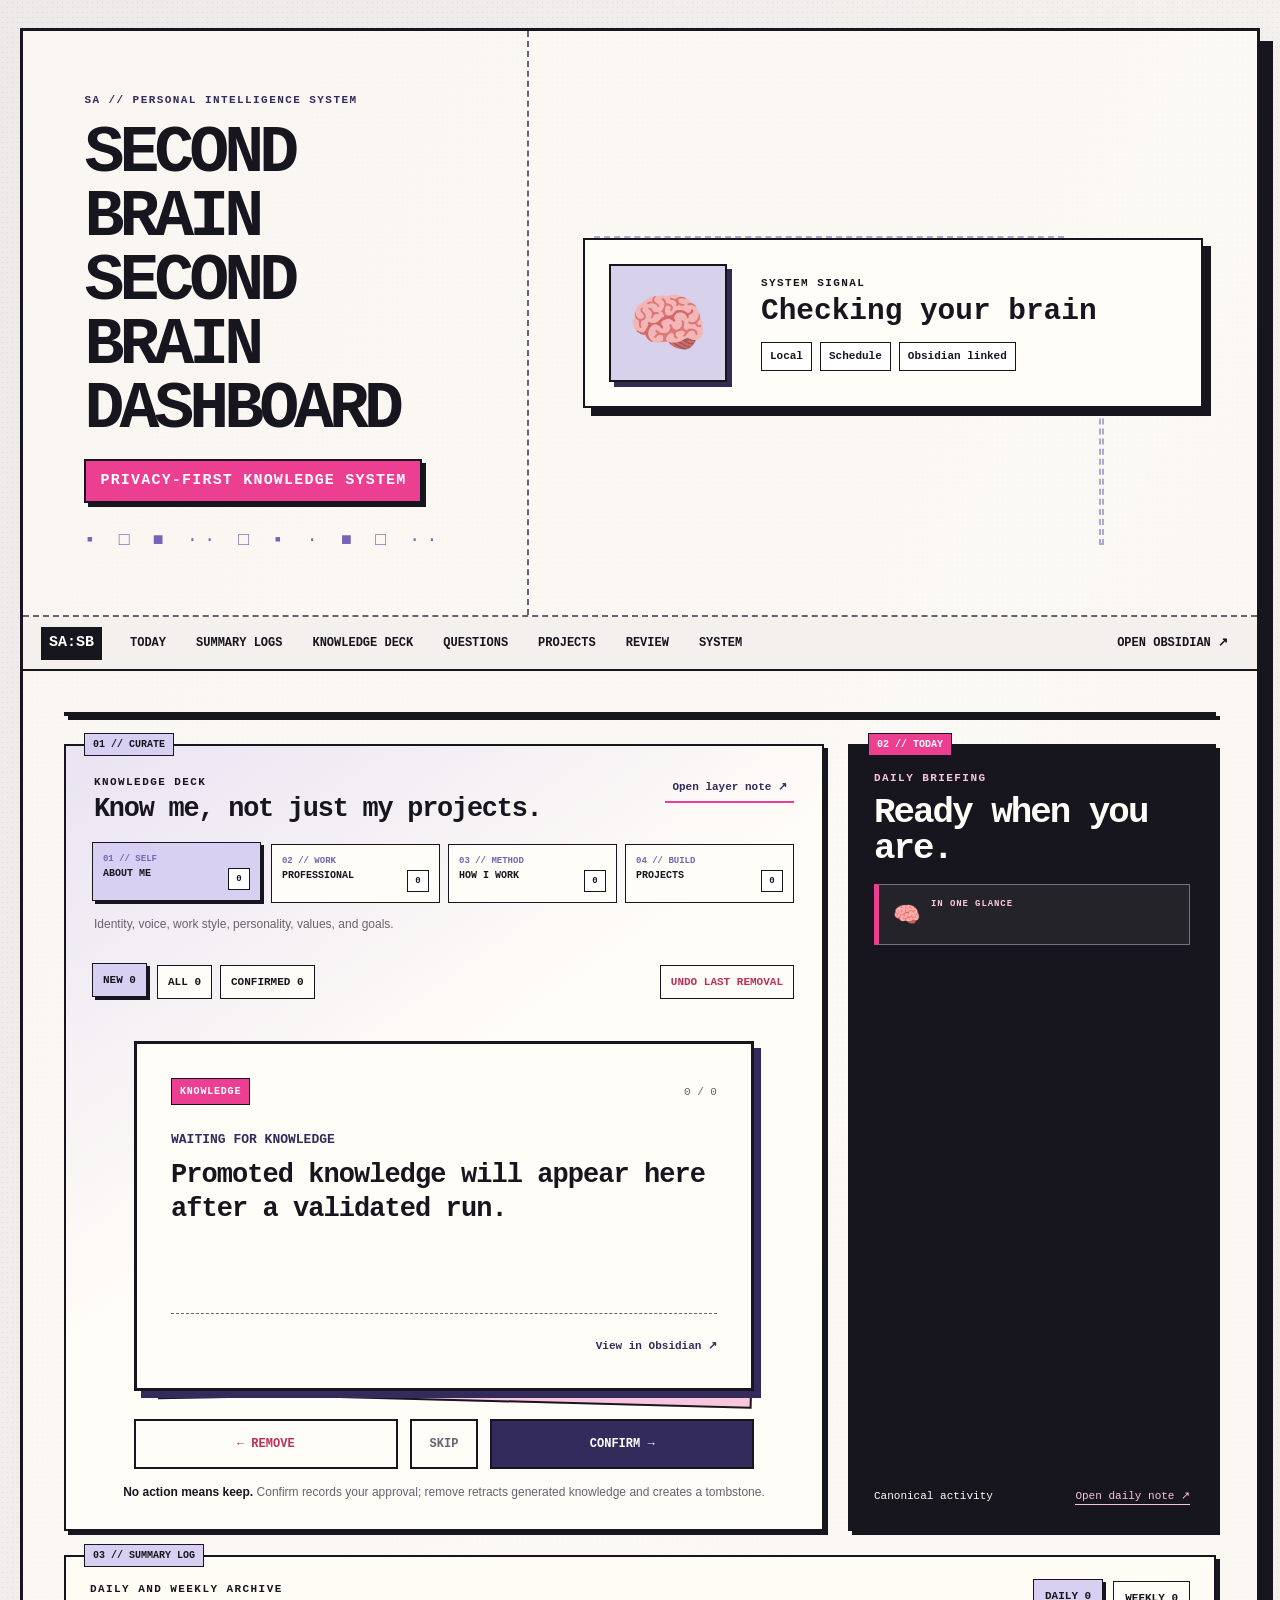
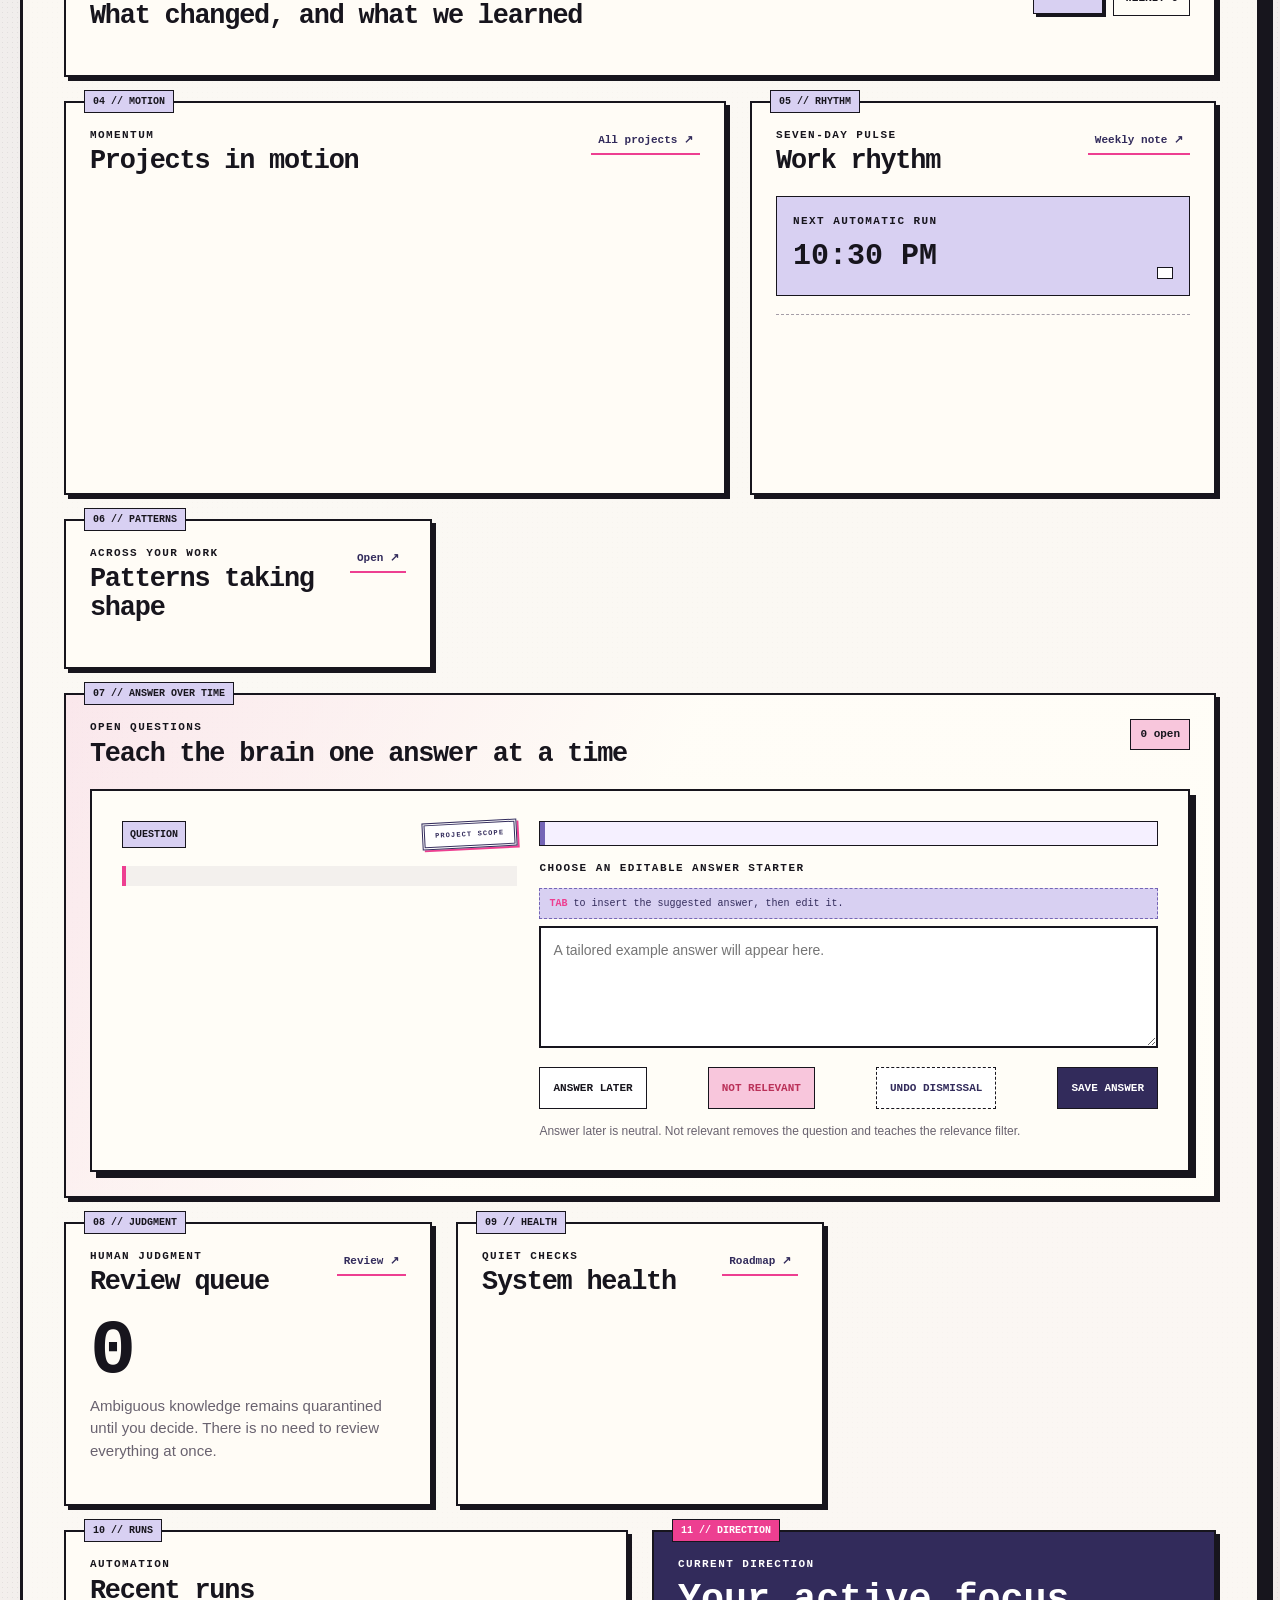
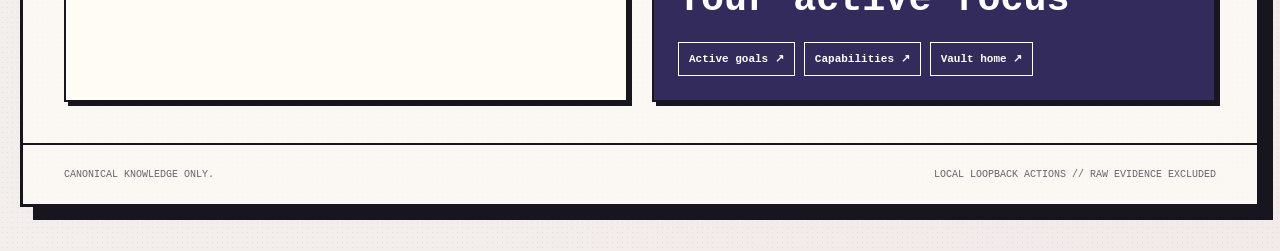
==== commit 82bfc5df: "Publish sanitized protocol update" ====
--- a/assets/dashboard/index.html
+++ b/assets/dashboard/index.html
@@ -298,7 +298,8 @@
     .briefing-group-title { display: flex; align-items: center; gap: 7px; margin-bottom: 7px; color: var(--pink-soft); font-family: var(--mono); font-size: 10px; font-weight: 900; letter-spacing: 0.09em; text-transform: uppercase; }
     .briefing-group-description { margin: 0 0 8px; color: #bdb4c1; font-size: 11px; }
     .briefing-chips { display: flex; flex-wrap: wrap; gap: 5px; }
-    .briefing-chip { display: inline-flex; align-items: center; gap: 5px; padding: 4px 6px; border: 1px solid #77707d; background: rgba(255, 255, 255, 0.08); color: #eee9f0; font-family: var(--mono); font-size: 8px; font-weight: 800; }
+    .briefing-chip { display: inline-flex; align-items: center; gap: 5px; padding: 4px 6px; border: 1px solid #77707d; appearance: none; background: rgba(255, 255, 255, 0.08); color: #eee9f0; font-family: var(--mono); font-size: 8px; font-weight: 800; text-decoration: none; }
+    a.briefing-chip:hover, a.briefing-chip:focus-visible, button.briefing-chip:hover, button.briefing-chip:focus-visible { border-color: var(--pink-soft); background: rgba(248, 198, 220, 0.2); outline: none; }
     .briefing-chip strong { display: grid; place-items: center; min-width: 17px; height: 17px; padding-inline: 3px; background: var(--pink); color: white; font-size: 8px; }
     .briefing-group p { margin: 6px 0 0; color: #d5ced9; font-size: 13px; }
     .briefing-list { display: grid; gap: 7px; margin: 0; padding: 0; list-style: none; }
@@ -386,9 +387,35 @@
     .visual-group-head { display: flex; align-items: center; gap: 8px; font-family: var(--mono); font-size: 11px; font-weight: 900; text-transform: uppercase; }
     .visual-description { margin: 6px 0 10px; color: var(--muted); font-size: 12px; }
     .visual-chips { display: flex; flex-wrap: wrap; gap: 6px; }
-    .visual-chip { display: inline-flex; align-items: center; gap: 6px; padding: 5px 7px; border: 1px solid var(--ink); background: var(--paper-bright); font-family: var(--mono); font-size: 9px; font-weight: 800; }
+    .visual-chip { display: inline-flex; align-items: center; gap: 6px; padding: 5px 7px; border: 1px solid var(--ink); appearance: none; background: var(--paper-bright); color: inherit; font-family: var(--mono); font-size: 9px; font-weight: 800; text-decoration: none; }
+    a.visual-chip:hover, a.visual-chip:focus-visible, button.visual-chip:hover, button.visual-chip:focus-visible { transform: translate(-1px, -1px); background: var(--purple-soft); box-shadow: 2px 2px 0 var(--ink); outline: none; }
     .visual-chip-value { display: grid; place-items: center; min-width: 19px; height: 19px; padding: 0 4px; background: var(--purple-deep); color: white; font-size: 9px; }
     .summary-footer { display: flex; align-items: flex-end; justify-content: space-between; gap: 14px; }
+
+    .evidence-surface { position: relative; }
+    .evidence-affordance { position: absolute; top: 7px; right: 7px; z-index: 2; display: inline-flex; align-items: center; gap: 4px; padding: 3px 5px; border: 1px solid var(--ink); appearance: none; background: var(--paper-bright); color: var(--purple-deep); cursor: help; font-family: var(--mono); font-size: 8px; font-weight: 950; letter-spacing: 0.04em; line-height: 1; text-transform: uppercase; box-shadow: 1px 1px 0 var(--ink); }
+    .evidence-affordance::before { content: ""; width: 6px; height: 6px; background: var(--pink); border-radius: 50%; }
+    .evidence-affordance:hover, .evidence-affordance:focus-visible { transform: translate(-1px, -1px); border-color: var(--pink); background: var(--pink-soft); box-shadow: 2px 2px 0 var(--ink); outline: none; }
+    .evidence-inline { position: relative; display: inline-flex; }
+    .evidence-inline-link { cursor: pointer; }
+    .evidence-inline-link:focus-visible { outline: 3px solid var(--pink); outline-offset: 2px; }
+    .evidence-popover { position: fixed; top: 0; left: 0; z-index: 80; display: none; width: min(390px, calc(100vw - 48px)); padding: 11px; border: 2px solid var(--ink); background: var(--paper-bright); color: var(--ink); box-shadow: 6px 6px 0 var(--purple-deep); cursor: default; }
+    .evidence-surface.evidence-transient > .evidence-popover,
+    .evidence-affordance:focus-visible ~ .evidence-popover,
+    .evidence-inline:hover > .evidence-popover,
+    .evidence-inline:focus-within > .evidence-popover,
+    .evidence-popover:focus-within,
+    .evidence-surface.evidence-pinned > .evidence-popover { display: grid; gap: 7px; }
+    .evidence-popover-head { display: flex; align-items: baseline; justify-content: space-between; gap: 10px; padding-bottom: 7px; border-bottom: 1.5px dashed #a49da7; }
+    .evidence-popover-title { font-family: var(--mono); font-size: 10px; font-weight: 950; text-transform: uppercase; }
+    .evidence-popover-count { color: var(--purple-deep); font-family: var(--mono); font-size: 9px; font-weight: 900; }
+    .evidence-list { display: grid; gap: 6px; max-height: 300px; overflow: auto; }
+    .evidence-row { display: grid; grid-template-columns: minmax(0, 1fr) auto; gap: 3px 10px; padding: 9px; border: 1px solid #c8bfca; background: white; color: inherit; text-decoration: none; }
+    .evidence-row:hover, .evidence-row:focus-visible { transform: translate(-1px, -1px); border-color: var(--ink); background: var(--purple-soft); box-shadow: 2px 2px 0 var(--ink); outline: none; }
+    .evidence-row-label { overflow: hidden; font-weight: 850; text-overflow: ellipsis; white-space: nowrap; }
+    .evidence-row-meta { color: var(--purple-deep); font-family: var(--mono); font-size: 8px; font-weight: 900; text-transform: uppercase; }
+    .evidence-row-detail { grid-column: 1 / -1; margin: 0; color: var(--muted); font-size: 11px; line-height: 1.45; }
+    .evidence-row-arrow { align-self: start; color: var(--pink); font-family: var(--mono); font-weight: 950; }
 
     .questions-panel { grid-column: span 12; background: linear-gradient(120deg, rgba(248, 198, 220, 0.34), rgba(255, 253, 247, 0.96) 45%); }
     .question-progress { flex: 0 0 auto; padding: 6px 9px; border: 1.5px solid var(--ink); background: var(--pink-soft); font-family: var(--mono); font-size: 11px; font-weight: 900; }
@@ -468,12 +495,47 @@
     .runs-panel { grid-column: span 6; }
     .focus-panel { grid-column: span 6; background: var(--purple-deep); color: white; }
     .focus-panel::before { background: var(--pink); }
-    .run { display: grid; grid-template-columns: minmax(130px, 1fr) auto auto; gap: 12px; align-items: center; padding: 10px 0; border-top: 1px dashed #a49da7; }
+    .run {
+      position: relative;
+      display: grid;
+      grid-template-columns: minmax(130px, 1fr) auto auto;
+      gap: 12px;
+      align-items: center;
+      width: 100%;
+      padding: 12px 70px 12px 10px;
+      border: 0;
+      border-top: 1px dashed #a49da7;
+      appearance: none;
+      background: transparent;
+      color: inherit;
+      cursor: pointer;
+      font: inherit;
+      text-align: left;
+      transition: background 140ms ease, box-shadow 140ms ease, transform 140ms ease;
+    }
+    .run::after { content: "OPEN ↗"; position: absolute; right: 10px; color: var(--purple-deep); font-family: var(--mono); font-size: 9px; font-weight: 900; opacity: 0; transform: translateX(-4px); transition: opacity 140ms ease, transform 140ms ease; }
+    .run:hover, .run:focus-visible { z-index: 1; background: var(--purple-soft); box-shadow: 3px 3px 0 var(--ink); transform: translate(-2px, -2px); }
+    .run:hover::after, .run:focus-visible::after { opacity: 1; transform: translateX(0); }
+    .run:focus-visible { outline: 3px solid var(--pink); outline-offset: 2px; }
     .run-kind { font-weight: 800; }
     .run-meta, .run-status { color: var(--muted); font-family: var(--mono); font-size: 10px; }
     .run-status.completed { color: var(--green); font-weight: 900; }
     .run-status.failed { color: var(--red); font-weight: 900; }
-    .run-error { grid-column: 1 / -1; color: var(--red); font: 11px/1.45 var(--mono); }
+    .run-error { grid-column: 1 / -1; overflow: hidden; color: var(--red); font: 11px/1.45 var(--mono); text-overflow: ellipsis; white-space: nowrap; }
+    .run-dialog { width: min(720px, calc(100vw - 32px)); max-height: min(820px, calc(100vh - 32px)); padding: 0; overflow: auto; border: 3px solid var(--ink); background: var(--paper-bright); color: var(--ink); box-shadow: 9px 9px 0 var(--purple-deep); }
+    .run-dialog::backdrop { background: rgba(29, 27, 31, 0.66); backdrop-filter: blur(3px); }
+    .run-dialog-card { padding: clamp(20px, 4vw, 34px); }
+    .run-dialog-head { display: flex; align-items: flex-start; justify-content: space-between; gap: 20px; padding-bottom: 18px; border-bottom: 1.5px dashed var(--muted); }
+    .run-dialog-kicker { color: var(--pink); font-family: var(--mono); font-size: 10px; font-weight: 900; letter-spacing: 0.1em; text-transform: uppercase; }
+    .run-dialog-title { margin: 5px 0 0; font-family: var(--mono); font-size: clamp(24px, 4vw, 38px); line-height: 1; }
+    .run-dialog-close { flex: 0 0 auto; min-height: 36px; padding: 7px 10px; border: 1.5px solid var(--ink); background: white; cursor: pointer; font-family: var(--mono); font-size: 10px; font-weight: 900; }
+    .run-dialog-close:hover, .run-dialog-close:focus-visible { background: var(--pink-soft); box-shadow: 3px 3px 0 var(--ink); }
+    .run-detail-grid { display: grid; grid-template-columns: repeat(2, minmax(0, 1fr)); gap: 10px; margin-top: 20px; }
+    .run-detail { min-width: 0; padding: 12px; border: 1.5px solid var(--ink); background: var(--paper-muted); }
+    .run-detail-label { display: block; margin-bottom: 5px; color: var(--muted); font-family: var(--mono); font-size: 9px; font-weight: 900; text-transform: uppercase; }
+    .run-detail-value { overflow-wrap: anywhere; font-family: var(--mono); font-size: 12px; font-weight: 800; }
+    .run-detail-error-wrap { margin-top: 16px; }
+    .run-detail-error { max-height: 320px; margin: 7px 0 0; padding: 14px; overflow: auto; border: 1.5px solid var(--red); background: #fff6fa; color: var(--red); font: 11px/1.5 var(--mono); white-space: pre-wrap; word-break: break-word; }
     .focus-title { margin: 7px 0 12px; font-family: var(--mono); font-size: clamp(27px, 3vw, 42px); line-height: 1.05; }
     .focus-copy { color: #d9d1e6; }
     .focus-links { display: flex; flex-wrap: wrap; gap: 9px; margin-top: 22px; }
@@ -522,6 +584,9 @@
       .summary-footer { align-items: stretch; flex-direction: column; }
       .project-row { grid-template-columns: 1fr auto; }
       .project-track { grid-column: 1 / -1; }
+      .run { grid-template-columns: 1fr auto; padding-right: 54px; }
+      .run-meta, .run-error { grid-column: 1 / -1; }
+      .run-detail-grid { grid-template-columns: 1fr; }
       .footer { flex-direction: column; }
     }
     @media (prefers-reduced-motion: reduce) {
@@ -753,6 +818,22 @@
     <footer class="footer"><span id="privacy-text">Canonical knowledge only.</span><span>Local loopback actions // raw evidence excluded</span></footer>
   </div>
   <div class="toast" id="toast" role="status" aria-live="polite"></div>
+  <dialog class="run-dialog" id="run-dialog" aria-labelledby="run-dialog-title">
+    <div class="run-dialog-card">
+      <div class="run-dialog-head">
+        <div>
+          <div class="run-dialog-kicker" id="run-dialog-kicker">Automation run</div>
+          <h2 class="run-dialog-title" id="run-dialog-title">Run details</h2>
+        </div>
+        <button class="run-dialog-close" id="run-dialog-close" type="button">Close ×</button>
+      </div>
+      <div class="run-detail-grid" id="run-detail-grid"></div>
+      <section class="run-detail-error-wrap" id="run-detail-error-wrap" aria-labelledby="run-detail-error-label">
+        <span class="run-detail-label" id="run-detail-error-label">Full error</span>
+        <pre class="run-detail-error" id="run-detail-error"></pre>
+      </section>
+    </div>
+  </dialog>
 
   <script>
     (() => {
@@ -762,6 +843,142 @@
       const setText = (id, value) => { const node = byId(id); if (node) node.textContent = value ?? ""; };
       const setLink = (id, value) => { const node = byId(id); if (node && value) node.href = value; };
       const make = (tag, className, text) => { const node = document.createElement(tag); if (className) node.className = className; if (text !== undefined) node.textContent = text; return node; };
+      let evidencePopoverId = 0;
+      const attachEvidence = (node, evidence, label = "Evidence", exactTrigger = null) => {
+        const rows = Array.isArray(evidence) ? evidence.filter((item) => item && item.label) : [];
+        if (!node || !rows.length) return node;
+        node.classList.add("evidence-surface");
+        if (exactTrigger) node.classList.add("evidence-inline");
+        const popoverId = `evidence-popover-${++evidencePopoverId}`;
+        const trigger = exactTrigger || make("button", "evidence-affordance", `${rows.length} source${rows.length === 1 ? "" : "s"}`);
+        const directLink = Boolean(exactTrigger && trigger.tagName === "A" && trigger.hasAttribute("href"));
+        if (exactTrigger) {
+          trigger.classList.add("evidence-inline-link");
+          if (directLink) {
+            trigger.setAttribute("aria-describedby", popoverId);
+          } else {
+            trigger.type = "button";
+            trigger.setAttribute("aria-haspopup", "dialog");
+            trigger.setAttribute("aria-controls", popoverId);
+            trigger.setAttribute("aria-expanded", "false");
+            trigger.setAttribute("aria-label", `Show ${label} evidence`);
+          }
+        } else {
+          trigger.type = "button";
+          trigger.setAttribute("aria-haspopup", "dialog");
+          trigger.setAttribute("aria-controls", popoverId);
+          trigger.setAttribute("aria-expanded", "false");
+          trigger.setAttribute("aria-label", `Show ${label} evidence`);
+        }
+        const popover = make("aside", "evidence-popover");
+        popover.id = popoverId;
+        popover.setAttribute("role", "dialog");
+        popover.setAttribute("aria-label", `${label} details`);
+        const head = make("div", "evidence-popover-head");
+        head.append(make("span", "evidence-popover-title", label), make("span", "evidence-popover-count", `${rows.length} linked item${rows.length === 1 ? "" : "s"}`));
+        const list = make("div", "evidence-list");
+        rows.forEach((item) => {
+          const row = make("a", "evidence-row");
+          row.href = item.url || "#";
+          row.append(
+            make("span", "evidence-row-label", item.label),
+            make("span", "evidence-row-arrow", "Open ↗"),
+            make("span", "evidence-row-meta", item.meta || "Canonical evidence"),
+            make("p", "evidence-row-detail", item.detail || "Open the linked note for more detail.")
+          );
+          list.append(row);
+        });
+        popover.append(head, list);
+        if (!exactTrigger) node.append(trigger);
+        node.append(popover);
+        const alignPopover = () => {
+          const bounds = trigger.getBoundingClientRect();
+          const popoverWidth = Math.min(390, window.innerWidth - 48);
+          const priorDisplay = popover.style.display;
+          const priorVisibility = popover.style.visibility;
+          popover.style.width = `${popoverWidth}px`;
+          popover.style.display = "grid";
+          popover.style.visibility = "hidden";
+          const popoverHeight = popover.getBoundingClientRect().height;
+          const alignRight = bounds.left + 8 + popoverWidth > window.innerWidth - 16;
+          let left = alignRight ? bounds.right - popoverWidth - 8 : bounds.left + 8;
+          left = Math.max(16, Math.min(left, window.innerWidth - popoverWidth - 16));
+          let top = bounds.bottom + 8;
+          if (top + popoverHeight > window.innerHeight - 16 && bounds.top - popoverHeight - 8 >= 16) {
+            top = bounds.top - popoverHeight - 8;
+          }
+          top = Math.max(16, Math.min(top, window.innerHeight - popoverHeight - 16));
+          popover.style.left = `${left}px`;
+          popover.style.top = `${top}px`;
+          popover.style.display = priorDisplay;
+          popover.style.visibility = priorVisibility;
+          node.classList.toggle("evidence-align-right", alignRight);
+        };
+        const setPinned = (pinned) => {
+          node.classList.toggle("evidence-pinned", pinned);
+          if (!directLink) trigger.setAttribute("aria-expanded", String(pinned));
+        };
+        const closeOtherPopovers = () => {
+          document.querySelectorAll(".evidence-pinned").forEach((item) => {
+            if (item !== node) {
+              item.classList.remove("evidence-pinned");
+              item.querySelector(".evidence-affordance")?.setAttribute("aria-expanded", "false");
+            }
+          });
+        };
+        let hoverCloseTimer;
+        trigger.addEventListener("pointerenter", () => {
+          alignPopover();
+          if (!exactTrigger) {
+            clearTimeout(hoverCloseTimer);
+            node.classList.add("evidence-transient");
+          }
+        });
+        trigger.addEventListener("focusin", alignPopover);
+        if (!exactTrigger) {
+          trigger.addEventListener("pointerleave", () => {
+            hoverCloseTimer = setTimeout(() => node.classList.remove("evidence-transient"), 120);
+          });
+          popover.addEventListener("pointerenter", () => {
+            clearTimeout(hoverCloseTimer);
+            node.classList.add("evidence-transient");
+          });
+          popover.addEventListener("pointerleave", () => {
+            if (!node.classList.contains("evidence-pinned")) node.classList.remove("evidence-transient");
+          });
+        }
+        if (!directLink) trigger.addEventListener("click", (event) => {
+          event.preventDefault();
+          event.stopPropagation();
+          alignPopover();
+          closeOtherPopovers();
+          setPinned(!node.classList.contains("evidence-pinned"));
+        });
+        node.addEventListener("keydown", (event) => {
+          if (event.key === "Escape") {
+            setPinned(false);
+            node.classList.remove("evidence-transient");
+            if (node.contains(document.activeElement)) document.activeElement.blur();
+          }
+        });
+        return node;
+      };
+      const wrapEvidenceTrigger = (link, evidence, label) => {
+        const wrapper = make("span", "evidence-inline");
+        wrapper.append(link);
+        return attachEvidence(wrapper, evidence, label, link);
+      };
+      document.addEventListener("click", (event) => {
+        document.querySelectorAll(".evidence-pinned").forEach((node) => {
+          if (!node.contains(event.target)) {
+            node.classList.remove("evidence-pinned");
+            node.querySelector(".evidence-affordance")?.setAttribute("aria-expanded", "false");
+          }
+        });
+        document.querySelectorAll(".evidence-inline").forEach((node) => {
+          if (!node.contains(event.target) && node.contains(document.activeElement)) document.activeElement.blur();
+        });
+      });
       const patternsPanel = document.querySelector(".patterns-panel");
       if (patternsPanel && byId("system")) byId("system").insertAdjacentElement("afterend", patternsPanel);
       const parseDate = (value) => value ? new Date(value) : null;
@@ -783,6 +1000,50 @@
         const minutes = Math.round(seconds / 60);
         return minutes < 60 ? `${minutes}m` : `${Math.floor(minutes / 60)}h ${minutes % 60}m`;
       };
+      const runDialog = byId("run-dialog");
+      const closeRunDialog = () => {
+        if (!runDialog) return;
+        if (typeof runDialog.close === "function") runDialog.close();
+        else runDialog.removeAttribute("open");
+      };
+      const openRunDialog = (run) => {
+        if (!runDialog) return;
+        const kind = run.batch_count > 1 ? `${run.kind} ×${run.batch_count}` : run.kind;
+        setText("run-dialog-kicker", `${run.source || "Automation"} // ${run.status || "unknown"}`);
+        setText("run-dialog-title", kind);
+        const fullDateOptions = {
+          weekday: "long", year: "numeric", month: "long", day: "numeric",
+          hour: "numeric", minute: "2-digit", second: "2-digit"
+        };
+        const facts = [
+          ["Status", run.status],
+          ["Trigger", run.trigger || "Not recorded"],
+          ["Pipeline stage", run.stage || "Not applicable"],
+          ["Started", formatDate(run.started_at, fullDateOptions)],
+          ["Completed", run.completed_at ? formatDate(run.completed_at, fullDateOptions) : "Not completed"],
+          ["Duration", run.duration_seconds === null ? "Not available" : formatDuration(run.duration_seconds)],
+          ["Model", run.model || "Not applicable"],
+          ["Reasoning", run.reasoning || "Not applicable"],
+          ["Evidence processed", String(run.evidence_count || 0)],
+          ["Runs in group", String(run.batch_count || 1)]
+        ];
+        const grid = byId("run-detail-grid");
+        grid.replaceChildren();
+        facts.forEach(([label, value]) => {
+          const detail = make("div", "run-detail");
+          detail.append(make("span", "run-detail-label", label), make("div", "run-detail-value", value));
+          grid.append(detail);
+        });
+        const errorWrap = byId("run-detail-error-wrap");
+        errorWrap.hidden = !run.error;
+        setText("run-detail-error", run.error || "");
+        if (typeof runDialog.showModal === "function") runDialog.showModal();
+        else runDialog.setAttribute("open", "");
+      };
+      byId("run-dialog-close")?.addEventListener("click", closeRunDialog);
+      runDialog?.addEventListener("click", (event) => {
+        if (event.target === runDialog) closeRunDialog();
+      });
       let toastTimer;
       const toast = (message) => {
         const node = byId("toast");
@@ -833,6 +1094,7 @@
         setText("briefing-title", `${formatDate(`${daily.period}T12:00:00`, { month: "short", day: "numeric" })} at a glance.`);
         setText("briefing-summary", daily.summary);
         setText("briefing-source", "Latest daily synthesis");
+        attachEvidence(document.querySelector(".briefing-summary-card"), daily.evidence, "Daily evidence");
         const visuals = daily.visuals || { stats: [], groups: [] };
         visuals.stats.slice(0, 4).forEach((stat) => {
           const node = make("article", "briefing-stat");
@@ -841,6 +1103,7 @@
             make("span", "briefing-stat-value", String(stat.value || 0)),
             make("span", "briefing-stat-label", stat.label)
           );
+          attachEvidence(node, stat.evidence, stat.label);
           byId("briefing-glance").append(node);
         });
         if (visuals.groups.length) {
@@ -852,12 +1115,17 @@
             if (visual.description) group.append(make("p", "briefing-group-description", visual.description));
             const chips = make("div", "briefing-chips");
             (visual.chips || []).slice(0, 5).forEach((chip) => {
-              const node = make("span", "briefing-chip", chip.label);
+              const hasEvidence = Array.isArray(chip.evidence) && chip.evidence.length > 0;
+              const linked = hasEvidence && chip.evidence.length === 1 && chip.evidence[0].url;
+              const node = make(linked ? "a" : hasEvidence ? "button" : "span", "briefing-chip", chip.label);
+              if (linked) node.href = chip.evidence[0].url;
               if (chip.value !== undefined) node.append(make("strong", "", String(chip.value)));
-              chips.append(node);
+              chips.append(hasEvidence ? wrapEvidenceTrigger(node, chip.evidence, chip.label) : node);
             });
             if ((visual.chips || []).length > 5) chips.append(make("span", "briefing-chip", `+${visual.chips.length - 5} more`));
-            group.append(chips); byId("briefing-groups").append(group);
+            group.append(chips);
+            attachEvidence(group, visual.evidence, visual.title);
+            byId("briefing-groups").append(group);
           });
         } else {
           daily.sections.slice(0, 3).forEach((section) => {
@@ -955,6 +1223,7 @@
                 make("span", "glance-value", tokenNumber.format(stat.value || 0)),
                 make("span", "glance-label", stat.label)
               );
+              attachEvidence(card, stat.evidence, stat.label);
               glance.append(card);
             });
             snapshot.append(glance);
@@ -1032,6 +1301,7 @@
             const block = make("section", "summary-section");
             const title = make("div", "summary-section-title");
             title.append(make("span", "summary-section-icon", sectionIcon(section.title)), make("span", "", section.title));
+            attachEvidence(title, section.evidence, section.title);
             block.append(title);
             section.paragraphs.forEach((paragraph) => block.append(make("p", "", paragraph)));
             const isActivity = /activity|ledger|moved|work/i.test(section.title);
@@ -1045,13 +1315,17 @@
                 if (group.chips && group.chips.length) {
                   const chips = make("div", "visual-chips");
                   group.chips.forEach((chip) => {
-                    const node = make("span", "visual-chip");
+                    const hasEvidence = Array.isArray(chip.evidence) && chip.evidence.length > 0;
+                    const linked = hasEvidence && chip.evidence.length === 1 && chip.evidence[0].url;
+                    const node = make(linked ? "a" : hasEvidence ? "button" : "span", "visual-chip");
+                    if (linked) node.href = chip.evidence[0].url;
                     node.append(make("span", "", chip.label));
                     if (chip.value !== undefined) node.append(make("span", "visual-chip-value", tokenNumber.format(chip.value)));
-                    chips.append(node);
+                    chips.append(hasEvidence ? wrapEvidenceTrigger(node, chip.evidence, chip.label) : node);
                   });
                   visual.append(chips);
                 }
+                attachEvidence(visual, group.evidence, group.title);
                 groups.append(visual);
               });
               block.append(groups);
@@ -1063,6 +1337,7 @@
                 const detail = parts.length ? parts.join(":").trim() : String(item);
                 const card = make("article", "summary-item-card");
                 card.append(make("div", "summary-item-label", label), make("div", "summary-item-detail", detail.replace(/_/g, " ")));
+                attachEvidence(card, section.evidence, section.title);
                 board.append(card);
               });
               block.append(board);
@@ -1093,8 +1368,10 @@
         const day = make("div", "trend-day");
         const bar = make("span", "trend-bar");
         bar.style.height = `${Math.max(5, Math.round(item.sessions / maxSessions * 92))}px`;
-        day.title = `${item.sessions} deduplicated session${item.sessions === 1 ? "" : "s"}`;
+        day.setAttribute("aria-label", `${item.sessions} deduplicated session${item.sessions === 1 ? "" : "s"}`);
         day.append(make("span", "trend-value", String(item.sessions)), bar, make("span", "trend-label", formatDate(`${item.date}T12:00:00`, { weekday: "narrow" })));
+        const matchingDaily = (summaries.daily || []).find((entry) => entry.period === item.date);
+        if (matchingDaily) attachEvidence(day, matchingDaily.evidence, `Activity on ${item.date}`);
         byId("trend").append(day);
       });
 
@@ -1277,14 +1554,19 @@
         byId("run-list").append(make("div", "empty", "No completed automation runs yet."));
       } else {
         data.runs.forEach((run) => {
-          const row = make("div", "run");
+          const row = make("button", "run");
+          row.type = "button";
+          row.setAttribute("aria-haspopup", "dialog");
+          row.setAttribute("aria-controls", "run-dialog");
+          row.setAttribute("aria-label", `Open full ${run.kind} run`);
           const kind = run.batch_count > 1 ? `${run.kind} ×${run.batch_count}` : run.kind;
           const metaParts = [formatDate(run.started_at, { month: "short", day: "numeric", hour: "numeric", minute: "2-digit" })];
           if (run.duration_seconds !== null) metaParts.push(formatDuration(run.duration_seconds));
           if (run.evidence_count) metaParts.push(`${run.evidence_count} evidence`);
           if (run.stage) metaParts.push(run.stage);
           row.append(make("div", "run-kind", kind), make("div", "run-meta", metaParts.join(" // ")), make("div", `run-status ${run.status}`, run.status));
-          if (run.error) row.append(make("div", "run-error", run.error));
+          if (run.error_summary) row.append(make("div", "run-error", run.error_summary));
+          row.addEventListener("click", () => openRunDialog(run));
           byId("run-list").append(row);
         });
       }
@@ -1342,7 +1624,7 @@
           button.querySelector(".layer-count").textContent = String(newCount);
           button.classList.toggle("awaiting-review", newCount > 0);
           button.classList.toggle("caught-up", newCount === 0);
-          button.title = newCount ? `${newCount} new card${newCount === 1 ? "" : "s"} waiting for review` : "No new cards — open to browse confirmed knowledge";
+          button.setAttribute("aria-label", newCount ? `${newCount} new card${newCount === 1 ? "" : "s"} waiting for review` : "No new cards — open to browse confirmed knowledge");
           button.setAttribute("aria-label", `${button.querySelector(".layer-name").textContent}: ${newCount} new`);
         });
       };
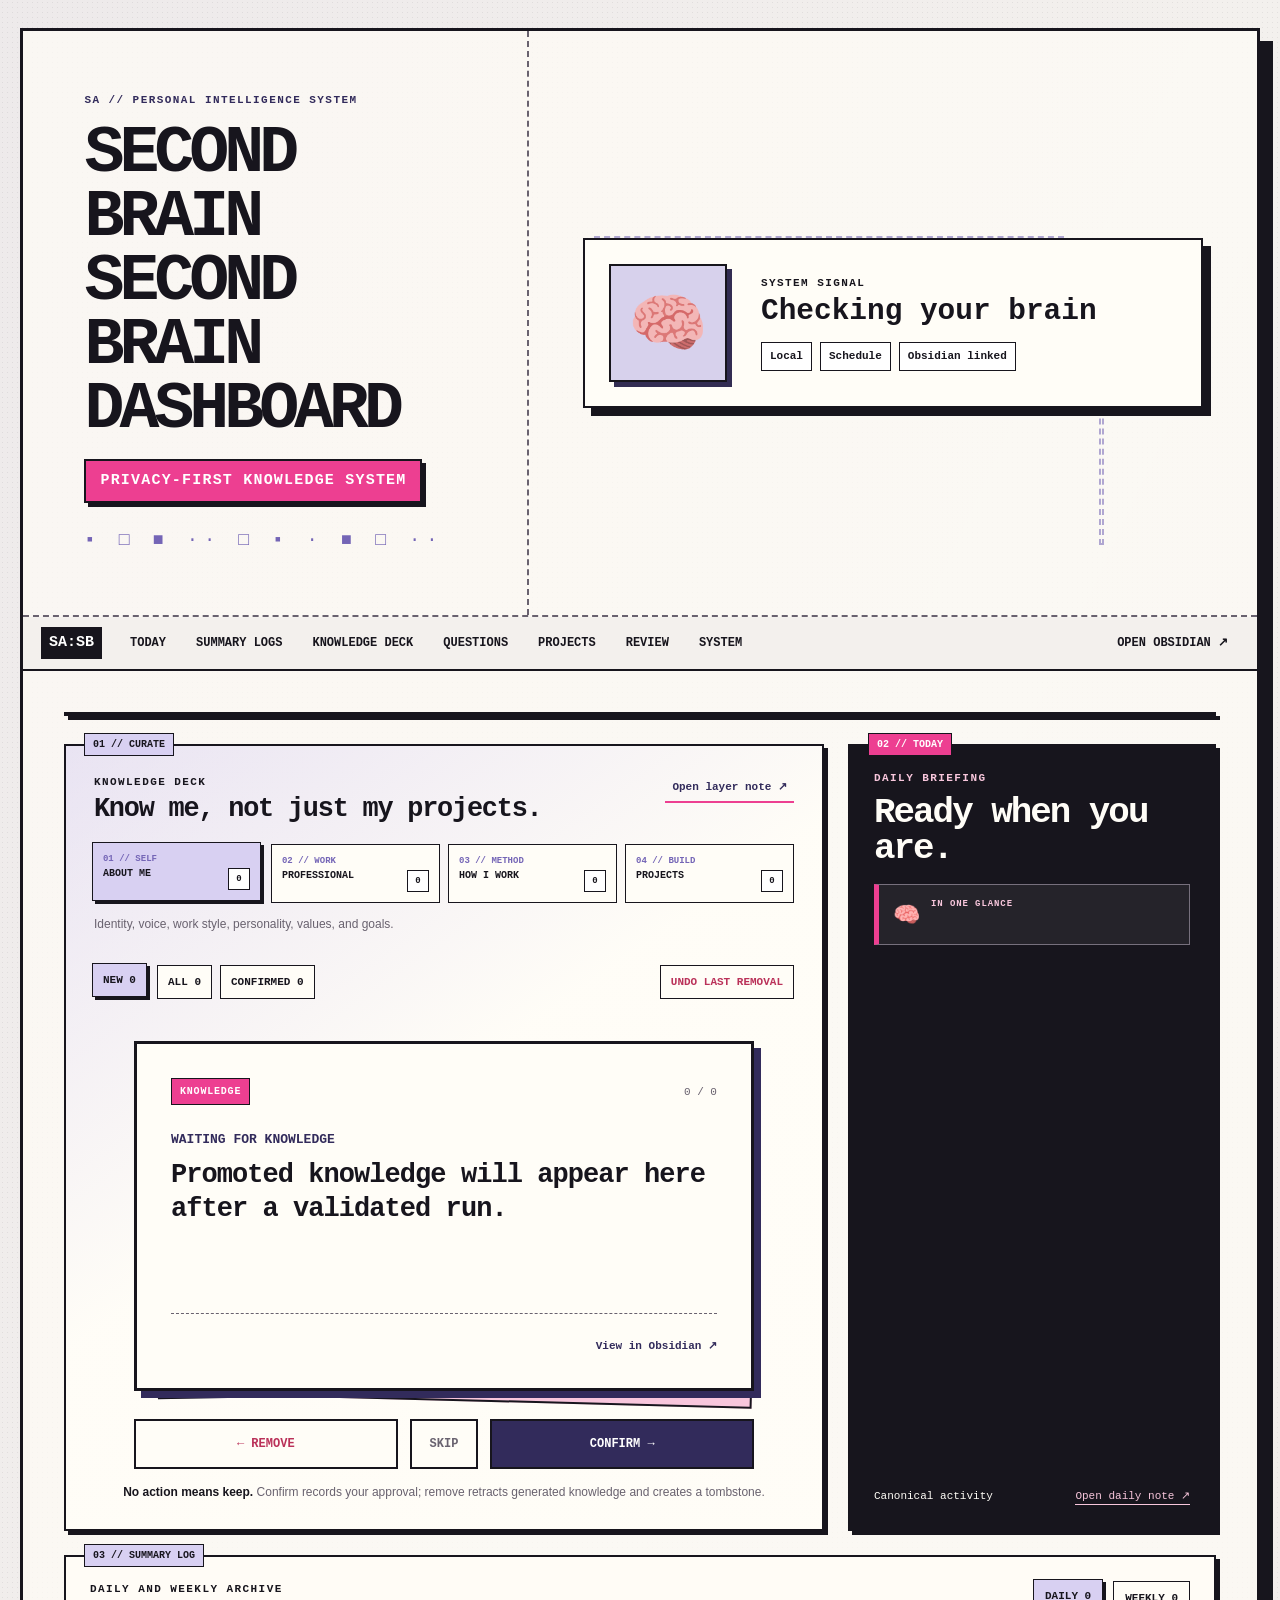
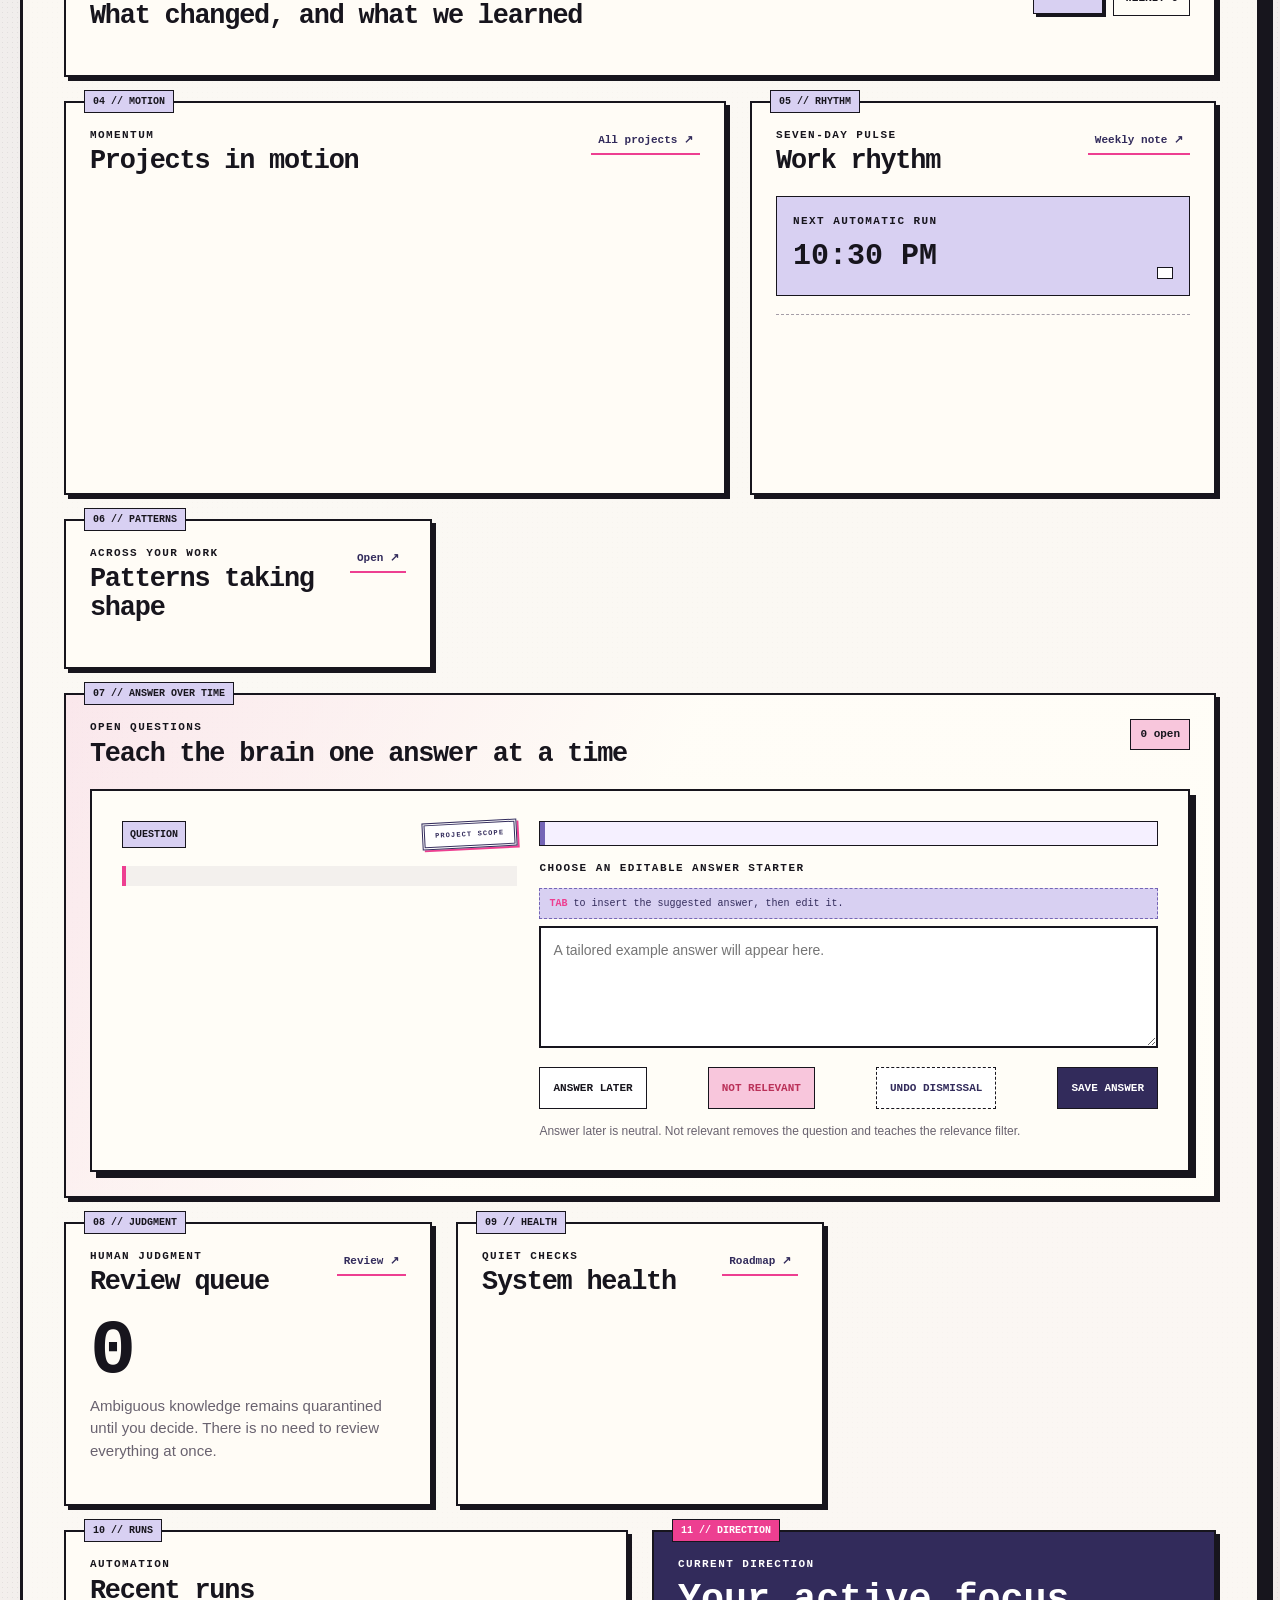
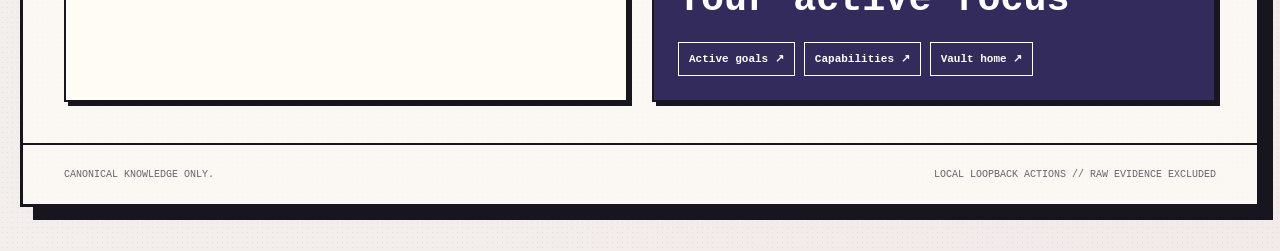
==== commit 339cb8b3: "Publish sanitized protocol update" ====
--- a/assets/dashboard/index.html
+++ b/assets/dashboard/index.html
@@ -1395,7 +1395,7 @@
           const row = make("a", "pattern"); row.href = pattern.url;
           const top = make("div", "pattern-top"); top.append(make("span", "pattern-name", pattern.label), make("span", "pattern-score", `${pattern.progress}%`));
           const track = make("div", "pattern-track"); const fill = make("div", "pattern-fill"); fill.style.width = `${pattern.progress}%`; track.append(fill);
-          const meta = make("div", "pattern-meta"); meta.append(make("span", "", `${pattern.sessions}/3 sessions`), make("span", "", `${pattern.dates}/2 dates`), make("span", "", `${pattern.projects}/2 projects`));
+          const meta = make("div", "pattern-meta"); meta.append(make("span", "", `${pattern.sessions}/3 sessions`), make("span", "", `${pattern.dates}/2 dates`), make("span", "", `${pattern.contexts ?? pattern.projects}/2 contexts`));
           row.append(top, track, meta); byId("pattern-list").append(row);
         });
       }
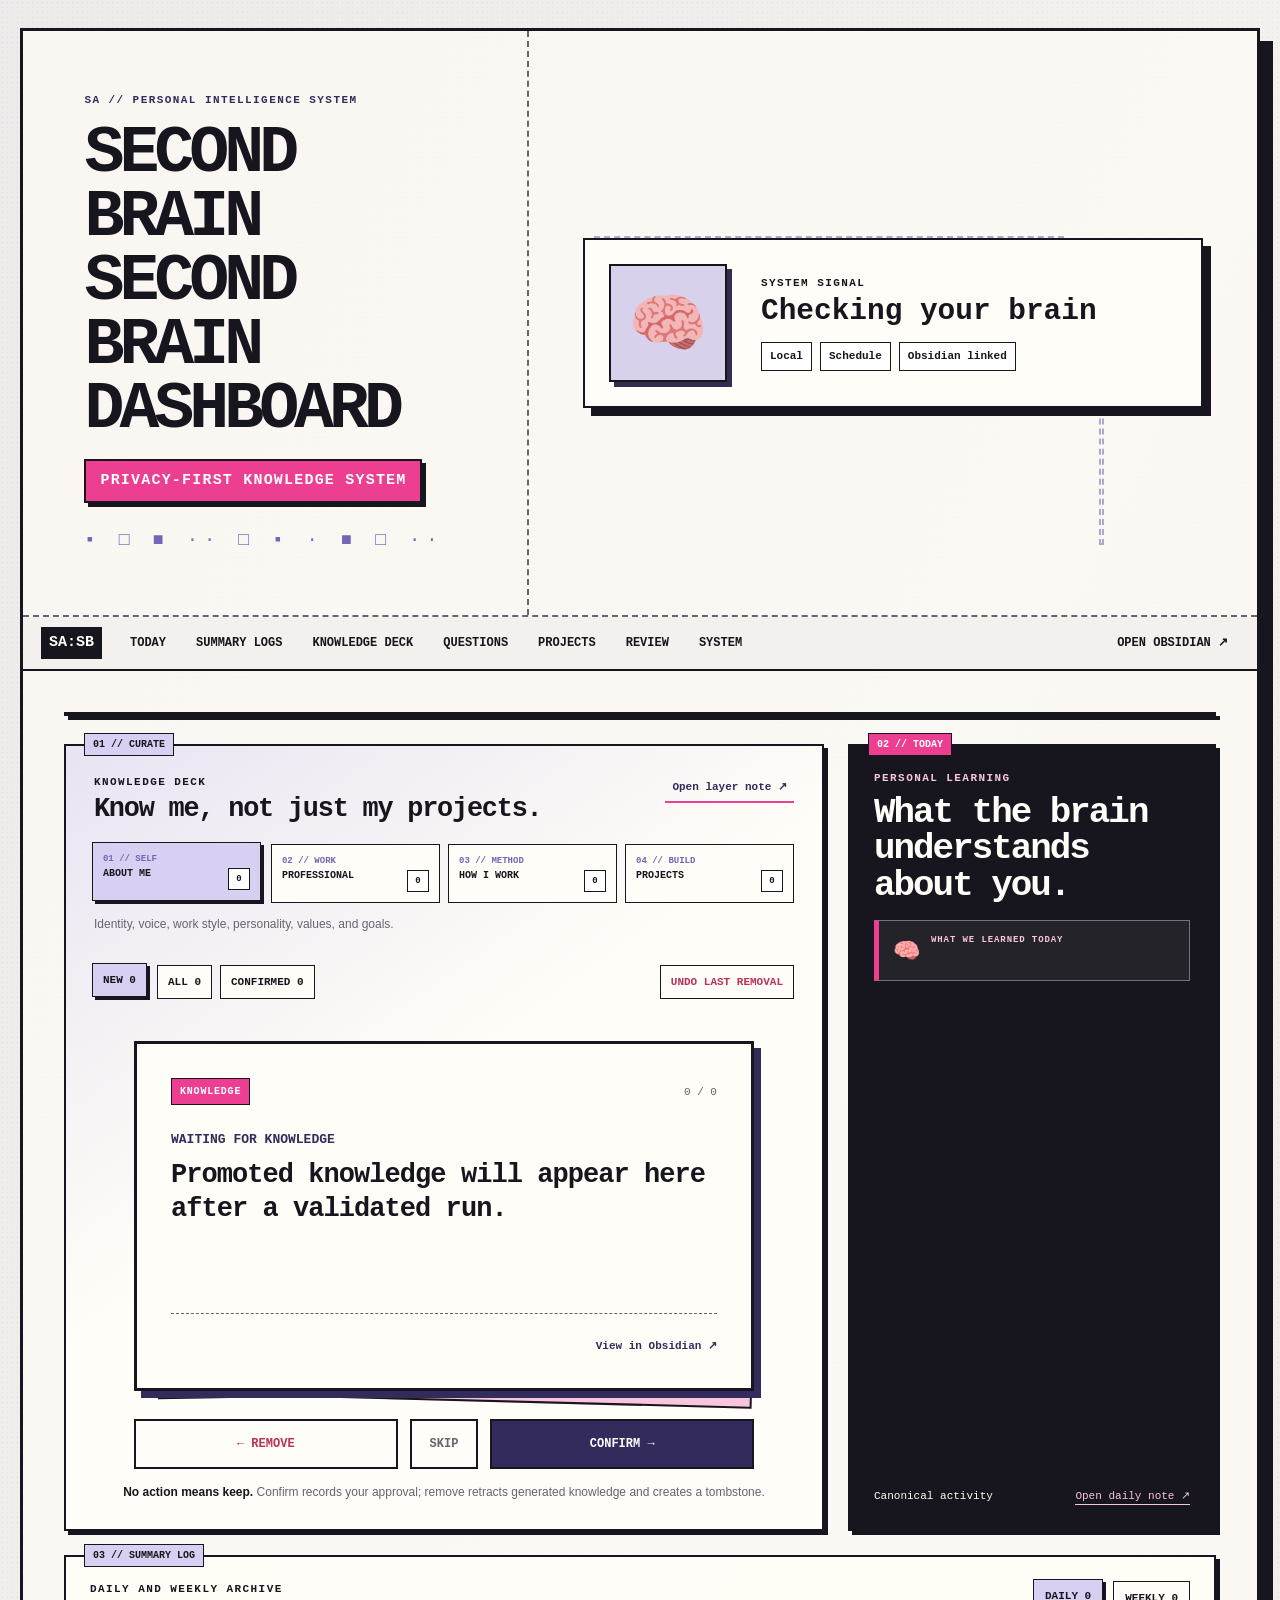
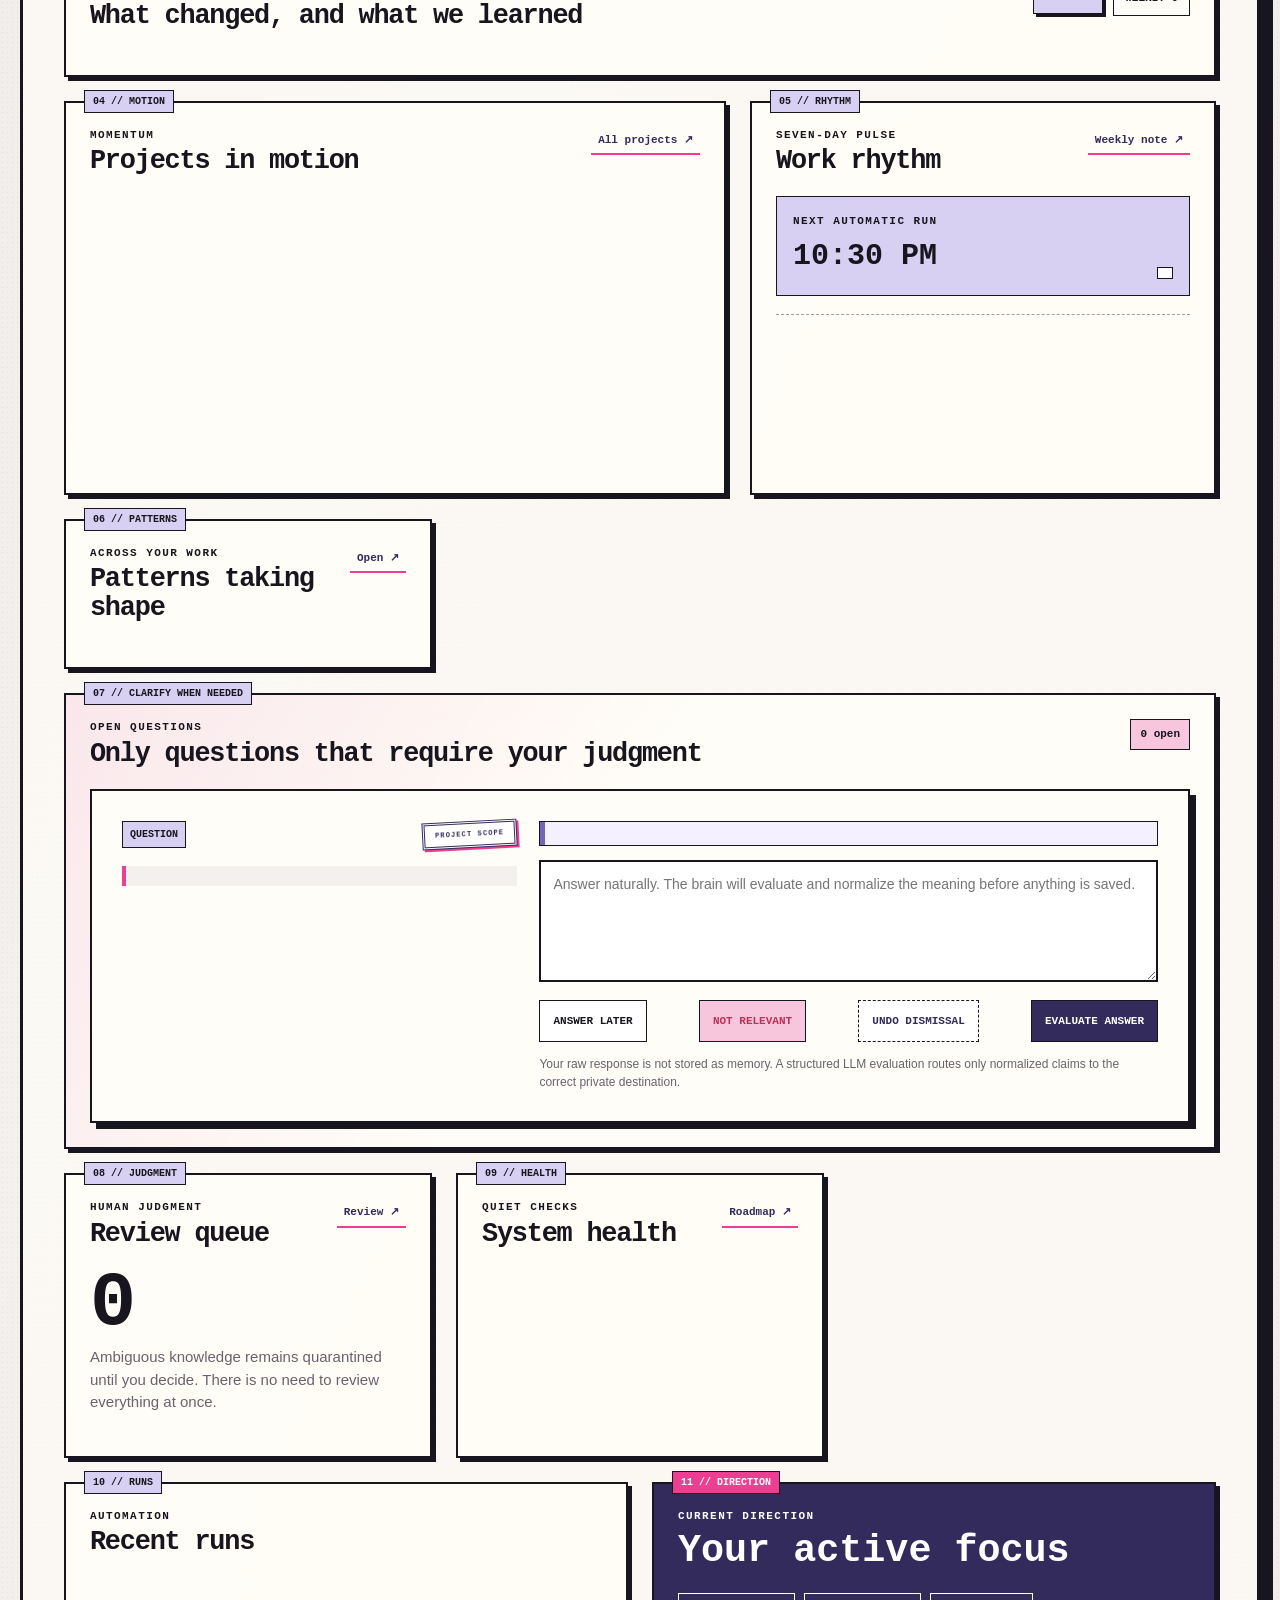
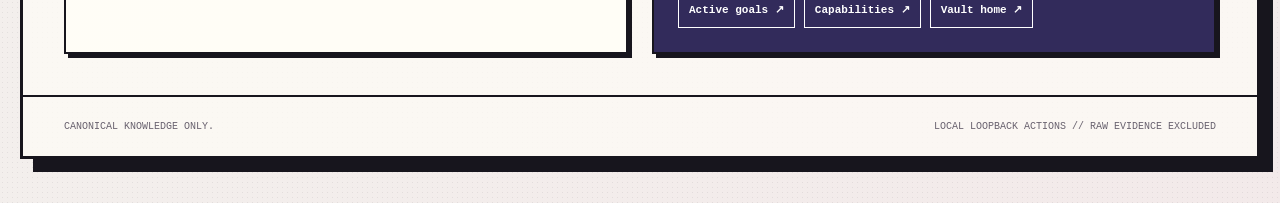
==== commit 42372807: "Publish sanitized protocol update" ====
--- a/assets/dashboard/index.html
+++ b/assets/dashboard/index.html
@@ -24,6 +24,9 @@
       --border: 2px solid var(--ink);
       --shadow: 8px 8px 0 var(--ink);
       --shadow-small: 4px 4px 0 var(--ink);
+      --ease-smooth: cubic-bezier(0.22, 1, 0.36, 1);
+      --motion-fast: 220ms;
+      --motion-slow: 420ms;
       --mono: "Cascadia Mono", "SFMono-Regular", Consolas, "Liberation Mono", monospace;
       --sans: Inter, ui-sans-serif, -apple-system, BlinkMacSystemFont, "Segoe UI", sans-serif;
     }
@@ -48,6 +51,15 @@
 
     a { color: inherit; text-decoration: none; }
     button { font: inherit; color: inherit; }
+    a, button, summary {
+      transition:
+        color var(--motion-fast) var(--ease-smooth),
+        background-color var(--motion-fast) var(--ease-smooth),
+        border-color var(--motion-fast) var(--ease-smooth),
+        box-shadow var(--motion-fast) var(--ease-smooth),
+        transform var(--motion-fast) var(--ease-smooth),
+        opacity var(--motion-fast) var(--ease-smooth);
+    }
     button:focus-visible, a:focus-visible { outline: 3px solid var(--pink); outline-offset: 3px; }
     .skip-link { position: fixed; left: 16px; top: -70px; z-index: 100; padding: 10px 14px; background: var(--ink); color: white; }
     .skip-link:focus { top: 16px; }
@@ -170,7 +182,9 @@
     .metric-detail { color: var(--muted); font-size: 12px; }
 
     .grid { display: grid; grid-template-columns: repeat(12, minmax(0, 1fr)); gap: 24px; }
-    .panel { position: relative; min-width: 0; padding: 24px; border: var(--border); background: rgba(255, 253, 247, 0.92); box-shadow: var(--shadow-small); }
+    .panel { position: relative; min-width: 0; padding: 24px; border: var(--border); background: rgba(255, 253, 247, 0.92); box-shadow: var(--shadow-small); animation: panel-arrive 480ms var(--ease-smooth) both; transition: background-color var(--motion-slow) var(--ease-smooth), box-shadow var(--motion-slow) var(--ease-smooth), transform var(--motion-slow) var(--ease-smooth); }
+    .panel:nth-child(2n) { animation-delay: 45ms; }
+    .panel:nth-child(3n) { animation-delay: 90ms; }
     .panel::before { content: attr(data-index); position: absolute; top: -13px; left: 18px; padding: 3px 8px; border: 1.5px solid var(--ink); background: var(--purple-soft); font-family: var(--mono); font-size: 10px; font-weight: 900; }
     .panel-head { display: flex; align-items: flex-start; justify-content: space-between; gap: 14px; margin-bottom: 20px; }
     .panel-title { margin: 4px 0 0; font-family: var(--mono); font-size: clamp(20px, 2.1vw, 28px); line-height: 1.08; letter-spacing: -0.045em; }
@@ -191,7 +205,7 @@
       background: var(--paper-bright);
       cursor: pointer;
       text-align: left;
-      transition: opacity 140ms ease, transform 140ms ease, box-shadow 140ms ease;
+      transition: opacity var(--motion-fast) var(--ease-smooth), transform var(--motion-fast) var(--ease-smooth), box-shadow var(--motion-fast) var(--ease-smooth), background-color var(--motion-fast) var(--ease-smooth);
     }
     .deck-layer:hover { background: var(--pink-soft); opacity: 1; }
     .deck-layer.active { transform: translate(-2px, -2px); background: var(--purple-soft); box-shadow: 3px 3px 0 var(--ink); }
@@ -234,7 +248,7 @@
       background: var(--paper-bright);
       box-shadow: 7px 7px 0 var(--purple-deep);
       touch-action: pan-y;
-      transition: transform 180ms ease, opacity 180ms ease;
+      transition: transform 260ms var(--ease-smooth), opacity 260ms var(--ease-smooth);
       user-select: none;
     }
     .knowledge-card.swipe-left { transform: translateX(-125%) rotate(-10deg); opacity: 0; }
@@ -280,7 +294,7 @@
     .deck-caption { margin: 14px 0 0; color: var(--muted); font-size: 12px; text-align: center; }
     .deck-caption strong { color: var(--ink); }
 
-    .briefing-panel { grid-column: span 4; display: flex; flex-direction: column; min-height: 620px; background: var(--ink); color: var(--paper-bright); }
+    .briefing-panel { grid-column: span 4; display: flex; flex-direction: column; min-height: 560px; background: var(--ink); color: var(--paper-bright); }
     .briefing-panel::before { background: var(--pink); color: white; }
     .briefing-panel .panel-label { color: var(--pink-soft); }
     .briefing-title { margin: 8px 0 16px; font-family: var(--mono); font-size: clamp(27px, 2.8vw, 40px); line-height: 1.02; letter-spacing: -0.055em; }
@@ -305,6 +319,18 @@
     .briefing-list { display: grid; gap: 7px; margin: 0; padding: 0; list-style: none; }
     .briefing-list li { position: relative; padding-left: 17px; font-size: 13px; }
     .briefing-list li::before { content: "■"; position: absolute; left: 0; color: var(--pink); }
+    .learning-insights { display: grid; gap: 8px; }
+    .learning-insight { padding: 10px 11px; border: 1px solid #77707d; border-left: 4px solid var(--pink); background: rgba(255, 255, 255, 0.055); }
+    .learning-insight.capability { border-left-color: #78d3ad; }
+    .learning-insight.pattern { border-left-color: #c3a8ff; }
+    .learning-insight.context { border-left-color: #f2c86f; }
+    .learning-insight-kind { display: block; margin-bottom: 4px; color: var(--pink-soft); font-family: var(--mono); font-size: 8px; font-weight: 900; letter-spacing: 0.09em; text-transform: uppercase; }
+    .learning-insight p { margin: 0; color: #eee9f0; font-size: 12px; line-height: 1.5; }
+    .learning-topic-list { display: grid; gap: 7px; }
+    .learning-topic-row { padding: 9px 10px; border: 1px solid #77707d; background: rgba(255, 255, 255, 0.045); }
+    .learning-topic-top { display: flex; justify-content: space-between; gap: 10px; color: #eee9f0; font-family: var(--mono); font-size: 9px; font-weight: 900; text-transform: uppercase; }
+    .learning-topic-state { color: var(--pink-soft); }
+    .learning-topic-assessment { margin: 5px 0 0; color: #bdb4c1; font-size: 11px; line-height: 1.45; }
     .briefing-foot { display: flex; justify-content: space-between; gap: 12px; margin-top: auto; padding-top: 22px; font-family: var(--mono); font-size: 11px; }
     .briefing-foot a { color: var(--pink-soft); border-bottom: 1px solid currentColor; }
 
@@ -313,7 +339,8 @@
     .summary-tab { padding: 8px 11px; border: 1.5px solid var(--ink); background: var(--paper-bright); cursor: pointer; font-family: var(--mono); font-size: 11px; font-weight: 900; text-transform: uppercase; }
     .summary-tab.active { transform: translate(-2px, -2px); background: var(--purple-soft); box-shadow: 3px 3px 0 var(--ink); }
     .summary-log { display: grid; gap: 12px; }
-    .summary-entry { border: 1.5px solid var(--ink); background: white; }
+    .summary-entry { border: 1.5px solid var(--ink); background: white; transition: border-color var(--motion-fast) var(--ease-smooth), box-shadow var(--motion-slow) var(--ease-smooth), transform var(--motion-fast) var(--ease-smooth); }
+    .summary-entry:not([open]):hover { transform: translateY(-2px); box-shadow: 3px 3px 0 var(--purple-soft); }
     .summary-entry[open] { box-shadow: 4px 4px 0 var(--purple-deep); }
     .summary-entry > summary { display: grid; grid-template-columns: minmax(175px, 0.32fr) minmax(0, 1fr) auto auto; gap: 16px; align-items: center; padding: 16px; cursor: pointer; list-style: none; }
     .summary-entry > summary::-webkit-details-marker { display: none; }
@@ -329,10 +356,11 @@
     .summary-toggle { font-family: var(--mono); font-size: 10px; font-weight: 900; text-transform: uppercase; }
     .summary-entry[open] .summary-toggle::after { content: "Hide full log"; }
     .summary-entry:not([open]) .summary-toggle::after { content: "Full log"; }
-    .summary-body { display: grid; grid-template-columns: 1fr; gap: 16px; padding: 0 16px 18px; border-top: 1px dashed #a49da7; }
+    .summary-body { display: grid; grid-template-columns: 1fr; gap: 16px; padding: 0 16px 18px; border-top: 1px dashed #a49da7; animation: reveal-summary 320ms var(--ease-smooth) both; }
     .summary-snapshot { padding-top: 16px; }
     .summary-glance-grid { display: grid; grid-template-columns: repeat(4, minmax(0, 1fr)); gap: 10px; margin-top: 10px; }
-    .glance-card { position: relative; min-height: 116px; padding: 14px; overflow: hidden; border: 1.5px solid var(--ink); background: white; box-shadow: 3px 3px 0 var(--ink); }
+    .glance-card { position: relative; min-height: 116px; padding: 14px; overflow: hidden; border: 1.5px solid var(--ink); background: white; box-shadow: 3px 3px 0 var(--ink); transition: transform var(--motion-fast) var(--ease-smooth), box-shadow var(--motion-fast) var(--ease-smooth), background-color var(--motion-fast) var(--ease-smooth); }
+    .glance-card:hover { transform: translateY(-3px); box-shadow: 4px 6px 0 var(--ink); background: #fffafb; }
     .glance-card::after { content: ""; position: absolute; right: -20px; bottom: -28px; width: 72px; height: 72px; border: 14px solid var(--purple-soft); border-radius: 50%; opacity: 0.5; }
     .glance-card.pink::after { border-color: var(--pink-soft); }
     .glance-card.green::after { border-color: #cceadc; }
@@ -375,11 +403,27 @@
     .summary-section ul { display: grid; gap: 8px; margin: 10px 0 0; padding: 0; list-style: none; }
     .summary-section li { padding: 10px 12px; border: 1px solid #d4cdd7; background: white; }
     .summary-item-board { display: grid; grid-template-columns: repeat(2, minmax(0, 1fr)); gap: 9px; margin-top: 10px; }
-    .summary-item-card { min-width: 0; padding: 11px 12px; border: 1px solid #d4cdd7; background: white; }
+    .summary-item-card { min-width: 0; padding: 11px 12px; border: 1px solid #d4cdd7; background: white; transition: transform var(--motion-fast) var(--ease-smooth), border-color var(--motion-fast) var(--ease-smooth), background-color var(--motion-fast) var(--ease-smooth); }
+    .summary-item-card:hover { transform: translateY(-2px); border-color: var(--purple); background: #fffbfd; }
     .summary-item-label { margin-bottom: 5px; color: var(--purple-deep); font-family: var(--mono); font-size: 10px; font-weight: 900; text-transform: uppercase; }
     .summary-item-detail { color: var(--muted); font-size: 13px; line-height: 1.5; }
+    .session-review-board { display: grid; grid-template-columns: repeat(2, minmax(0, 1fr)); gap: 10px; margin-top: 10px; }
+    .session-review-card { position: relative; min-width: 0; padding: 12px 13px 13px; border: 1px solid #c8c0cb; background: white; transition: transform var(--motion-fast) var(--ease-smooth), border-color var(--motion-fast) var(--ease-smooth), box-shadow var(--motion-fast) var(--ease-smooth); }
+    .session-review-card:hover { transform: translateY(-3px); border-color: var(--purple-deep); box-shadow: 3px 4px 0 var(--purple-soft); }
+    .session-review-card[hidden] { display: none; }
+    .session-review-top { display: flex; flex-wrap: wrap; align-items: center; gap: 6px; padding-right: 78px; }
+    .session-review-kind { padding: 3px 6px; border: 1px solid var(--ink); background: var(--purple-soft); font-family: var(--mono); font-size: 8px; font-weight: 900; text-transform: uppercase; }
+    .session-review-kind.profile { background: var(--pink-soft); }
+    .session-review-title { margin-top: 8px; font-family: var(--mono); font-size: 12px; font-weight: 900; text-transform: uppercase; }
+    .session-review-meta { color: var(--purple-deep); font-family: var(--mono); font-size: 9px; font-weight: 800; text-transform: uppercase; }
+    .session-review-detail { margin-top: 7px; color: var(--muted); font-size: 13px; line-height: 1.5; }
+    .session-coverage-note { grid-column: 1 / -1; display: grid; gap: 3px; padding: 11px 13px; border: 1px dashed #9c93a1; background: rgba(216, 208, 242, 0.28); color: var(--muted); font-size: 12px; }
+    .session-coverage-note strong { color: var(--purple-deep); font-family: var(--mono); font-size: 10px; text-transform: uppercase; }
+    .session-review-toggle { grid-column: 1 / -1; justify-self: center; padding: 8px 12px; border: 1.5px solid var(--ink); background: var(--paper-bright); font-family: var(--mono); font-size: 10px; font-weight: 900; text-transform: uppercase; box-shadow: 2px 2px 0 var(--ink); cursor: pointer; }
+    .session-review-toggle:hover, .session-review-toggle:focus-visible { transform: translate(-1px, -1px); background: var(--purple-soft); box-shadow: 3px 3px 0 var(--ink); outline: none; }
     .summary-visual-groups { display: grid; grid-template-columns: repeat(2, minmax(0, 1fr)); gap: 10px; }
-    .visual-group { min-width: 0; padding: 13px; border: 1.5px solid var(--ink); background: white; }
+    .visual-group { min-width: 0; padding: 13px; border: 1.5px solid var(--ink); background: white; transition: transform var(--motion-fast) var(--ease-smooth), box-shadow var(--motion-fast) var(--ease-smooth), background-color var(--motion-fast) var(--ease-smooth); }
+    .visual-group:hover { transform: translateY(-3px); box-shadow: 3px 4px 0 var(--ink); background: #fffbfd; }
     .visual-group.pink { box-shadow: inset 4px 0 0 var(--pink); }
     .visual-group.purple { box-shadow: inset 4px 0 0 var(--purple); }
     .visual-group.green { box-shadow: inset 4px 0 0 var(--green); }
@@ -420,6 +464,7 @@
     .questions-panel { grid-column: span 12; background: linear-gradient(120deg, rgba(248, 198, 220, 0.34), rgba(255, 253, 247, 0.96) 45%); }
     .question-progress { flex: 0 0 auto; padding: 6px 9px; border: 1.5px solid var(--ink); background: var(--pink-soft); font-family: var(--mono); font-size: 11px; font-weight: 900; }
     .question-card { position: relative; display: grid; grid-template-columns: minmax(250px, 0.78fr) minmax(360px, 1.22fr); gap: 22px; padding: clamp(18px, 3vw, 30px); border: 2px solid var(--ink); background: var(--paper-bright); box-shadow: 6px 6px 0 var(--ink); }
+    .question-card[hidden] { display: none; }
     .question-scope-row { display: flex; flex-wrap: wrap; align-items: center; justify-content: space-between; gap: 10px; margin-bottom: 15px; }
     .question-category { display: inline-flex; margin-bottom: 15px; padding: 5px 7px; border: 1.5px solid var(--ink); background: var(--purple-soft); font-family: var(--mono); font-size: 10px; font-weight: 900; text-transform: uppercase; }
     .question-scope-row .question-category { margin-bottom: 0; }
@@ -433,13 +478,7 @@
     .question-destination { display: grid; gap: 3px; margin-bottom: 14px; padding: 10px 12px; border: 1.5px solid var(--ink); background: #f5f0ff; box-shadow: inset 5px 0 0 var(--purple); }
     .question-destination-title { font-family: var(--mono); font-size: 10px; font-weight: 950; text-transform: uppercase; }
     .question-destination-detail { color: var(--muted); font-size: 11px; }
-    .question-choices { display: flex; flex-wrap: wrap; gap: 8px; margin-bottom: 12px; }
-    .question-choice { padding: 7px 9px; border: 1.5px solid var(--ink); background: white; cursor: pointer; font-family: var(--mono); font-size: 10px; font-weight: 850; }
-    .question-choice:hover:not(:disabled), .question-choice.active { transform: translate(-1px, -1px); background: var(--purple-soft); box-shadow: 2px 2px 0 var(--ink); }
-    .question-choice:disabled { cursor: not-allowed; opacity: 0.48; }
     .question-answer-wrap { position: relative; }
-    .question-suggestion-hint { margin-bottom: 7px; padding: 7px 9px; border: 1px dashed var(--purple); background: var(--purple-soft); color: var(--purple-deep); font-family: var(--mono); font-size: 10px; }
-    .question-suggestion-hint strong { color: var(--pink); text-transform: uppercase; }
     .question-answer { width: 100%; min-height: 122px; resize: vertical; padding: 12px; border: 2px solid var(--ink); background: white; font: 14px/1.5 var(--sans); }
     .question-answer:focus { outline: 3px solid var(--pink-soft); outline-offset: 2px; }
     .question-actions { display: flex; flex-wrap: wrap; justify-content: space-between; gap: 10px; margin-top: 12px; }
@@ -453,7 +492,8 @@
     .projects-panel { grid-column: span 7; }
     .pulse-panel { grid-column: span 5; }
     .project-list, .pattern-list, .run-list, .check-list { display: grid; gap: 10px; }
-    .project-row { display: grid; grid-template-columns: minmax(150px, 1fr) minmax(120px, 0.8fr) auto; gap: 14px; align-items: center; padding: 12px 0; border-top: 1.5px dashed #a49da7; }
+    .project-row { display: grid; grid-template-columns: minmax(150px, 1fr) minmax(120px, 0.8fr) auto; gap: 14px; align-items: center; padding: 12px 8px; border-top: 1.5px dashed #a49da7; transition: transform var(--motion-fast) var(--ease-smooth), background-color var(--motion-fast) var(--ease-smooth), padding var(--motion-fast) var(--ease-smooth); }
+    .project-row:hover { transform: translateX(4px); background: rgba(248, 198, 220, 0.22); }
     .project-row:hover .project-name { color: var(--pink); }
     .project-name { font-weight: 800; }
     .project-meta, .project-count { color: var(--muted); font-family: var(--mono); font-size: 10px; text-transform: uppercase; }
@@ -479,13 +519,49 @@
     .review-number { font-family: var(--mono); font-size: clamp(54px, 6vw, 86px); font-weight: 900; line-height: 0.9; }
     .review-copy { margin: 8px 0 18px; color: var(--muted); }
     .review-legend { display: grid; gap: 8px; }
-    .legend-row { display: grid; grid-template-columns: 12px 1fr auto; gap: 8px; align-items: center; padding-top: 8px; border-top: 1px dashed #a49da7; }
+    .legend-row { display: grid; width: 100%; grid-template-columns: 12px 1fr auto auto; gap: 8px; align-items: center; padding: 9px 0 0; border: 0; border-top: 1px dashed #a49da7; background: transparent; color: inherit; font: inherit; text-align: left; cursor: pointer; }
+    .legend-row:hover, .legend-row:focus-visible { color: var(--purple-deep); outline: none; }
+    .legend-row:focus-visible { box-shadow: 0 3px 0 var(--pink); }
     .legend-dot { width: 10px; height: 10px; border: 1.5px solid var(--ink); background: var(--purple); }
     .legend-row:nth-child(2) .legend-dot { background: var(--pink); }
     .legend-row:nth-child(3) .legend-dot { background: var(--yellow); }
     .legend-value { font-family: var(--mono); font-weight: 900; }
-
-    .check { display: grid; grid-template-columns: 12px 1fr; gap: 10px; padding: 10px 0; border-top: 1px dashed #a49da7; }
+    .legend-open { color: var(--muted); font-family: var(--mono); font-size: 9px; font-weight: 900; text-transform: uppercase; }
+
+    .review-dialog { width: min(980px, calc(100vw - 32px)); max-height: min(880px, calc(100vh - 32px)); padding: 0; overflow: hidden; border: 3px solid var(--ink); background: var(--paper-bright); color: var(--ink); box-shadow: 9px 9px 0 var(--purple-deep); }
+    .review-dialog::backdrop { background: rgba(29, 27, 31, 0.68); backdrop-filter: blur(3px); }
+    .review-dialog-card { display: grid; grid-template-rows: auto auto minmax(0, 1fr); max-height: min(874px, calc(100vh - 38px)); }
+    .review-dialog-head { display: flex; align-items: flex-start; justify-content: space-between; gap: 20px; padding: 24px 26px 18px; border-bottom: 1.5px dashed var(--muted); }
+    .review-dialog-kicker { color: var(--pink); font-family: var(--mono); font-size: 10px; font-weight: 900; letter-spacing: 0.1em; text-transform: uppercase; }
+    .review-dialog-title { margin: 5px 0 0; font-family: var(--mono); font-size: clamp(24px, 4vw, 38px); line-height: 1; }
+    .review-dialog-close { flex: 0 0 auto; min-height: 36px; padding: 7px 10px; border: 1.5px solid var(--ink); background: white; cursor: pointer; font-family: var(--mono); font-size: 10px; font-weight: 900; }
+    .review-dialog-close:hover, .review-dialog-close:focus-visible { background: var(--pink-soft); box-shadow: 3px 3px 0 var(--ink); outline: none; }
+    .review-toolbar { display: grid; grid-template-columns: minmax(0, 1fr) auto; gap: 14px; align-items: end; padding: 16px 26px; border-bottom: 1.5px solid var(--ink); background: var(--paper-muted); }
+    .review-search-wrap { display: grid; gap: 5px; }
+    .review-search-label { color: var(--muted); font-family: var(--mono); font-size: 9px; font-weight: 900; text-transform: uppercase; }
+    .review-search { width: 100%; min-height: 39px; padding: 8px 10px; border: 1.5px solid var(--ink); background: white; color: var(--ink); font: 13px/1.3 var(--body); }
+    .review-tabs { display: flex; flex-wrap: wrap; gap: 7px; }
+    .review-tab { min-height: 39px; padding: 8px 10px; border: 1.5px solid var(--ink); background: white; color: var(--ink); cursor: pointer; font-family: var(--mono); font-size: 9px; font-weight: 900; text-transform: uppercase; }
+    .review-tab.active { background: var(--purple-soft); box-shadow: 3px 3px 0 var(--ink); }
+    .review-dialog-body { min-height: 0; overflow: auto; padding: 18px 26px 28px; }
+    .review-browser-copy { margin: 0 0 14px; color: var(--muted); font-size: 13px; line-height: 1.5; }
+    .review-browser-count { margin-bottom: 10px; font-family: var(--mono); font-size: 10px; font-weight: 900; text-transform: uppercase; }
+    .review-card-list { display: grid; grid-template-columns: repeat(2, minmax(0, 1fr)); gap: 10px; }
+    .review-card { display: grid; align-content: start; gap: 9px; min-width: 0; padding: 14px; border: 1.5px solid var(--ink); background: white; box-shadow: inset 4px 0 0 var(--purple); transition: transform var(--motion-fast) var(--ease-smooth), box-shadow var(--motion-fast) var(--ease-smooth), background-color var(--motion-fast) var(--ease-smooth); }
+    .review-card:hover { transform: translateY(-3px); background: #fffbfd; box-shadow: inset 4px 0 0 var(--purple), 3px 4px 0 var(--ink); }
+    .review-card.private { box-shadow: inset 4px 0 0 var(--pink); }
+    .review-card-top { display: flex; flex-wrap: wrap; gap: 6px; align-items: center; }
+    .review-card-tag { padding: 3px 6px; border: 1px solid var(--ink); background: var(--purple-soft); font-family: var(--mono); font-size: 8px; font-weight: 900; text-transform: uppercase; }
+    .review-card.private .review-card-tag { background: var(--pink-soft); }
+    .review-card-group { color: var(--muted); font-family: var(--mono); font-size: 8px; font-weight: 900; text-transform: uppercase; }
+    .review-card-subject { font-family: var(--mono); font-size: 12px; font-weight: 900; text-transform: uppercase; }
+    .review-card-claim { color: var(--muted); font-size: 13px; line-height: 1.52; }
+    .review-card-meta { display: flex; flex-wrap: wrap; gap: 8px; color: var(--purple-deep); font-family: var(--mono); font-size: 8px; font-weight: 900; text-transform: uppercase; }
+    .review-card-link { justify-self: start; color: var(--purple-deep); font-family: var(--mono); font-size: 9px; font-weight: 900; text-transform: uppercase; }
+    .review-browser-empty { padding: 22px; border: 1.5px dashed var(--muted); color: var(--muted); text-align: center; }
+
+    .check { display: grid; grid-template-columns: 12px 1fr; gap: 10px; padding: 10px 6px; border-top: 1px dashed #a49da7; transition: transform var(--motion-fast) var(--ease-smooth), background-color var(--motion-fast) var(--ease-smooth); }
+    .check:hover { transform: translateX(3px); background: rgba(216, 208, 242, 0.22); }
     .check-dot { width: 11px; height: 11px; margin-top: 5px; border: 1.5px solid var(--ink); background: var(--green); }
     .check.attention .check-dot { background: var(--yellow); }
     .check.danger .check-dot { background: var(--pink); }
@@ -511,9 +587,9 @@
       cursor: pointer;
       font: inherit;
       text-align: left;
-      transition: background 140ms ease, box-shadow 140ms ease, transform 140ms ease;
-    }
-    .run::after { content: "OPEN ↗"; position: absolute; right: 10px; color: var(--purple-deep); font-family: var(--mono); font-size: 9px; font-weight: 900; opacity: 0; transform: translateX(-4px); transition: opacity 140ms ease, transform 140ms ease; }
+      transition: background-color var(--motion-fast) var(--ease-smooth), box-shadow var(--motion-fast) var(--ease-smooth), transform var(--motion-fast) var(--ease-smooth);
+    }
+    .run::after { content: "OPEN ↗"; position: absolute; right: 10px; color: var(--purple-deep); font-family: var(--mono); font-size: 9px; font-weight: 900; opacity: 0; transform: translateX(-4px); transition: opacity var(--motion-fast) var(--ease-smooth), transform var(--motion-fast) var(--ease-smooth); }
     .run:hover, .run:focus-visible { z-index: 1; background: var(--purple-soft); box-shadow: 3px 3px 0 var(--ink); transform: translate(-2px, -2px); }
     .run:hover::after, .run:focus-visible::after { opacity: 1; transform: translateX(0); }
     .run:focus-visible { outline: 3px solid var(--pink); outline-offset: 2px; }
@@ -546,6 +622,15 @@
     .toast { position: fixed; right: 24px; bottom: 24px; z-index: 50; max-width: 390px; padding: 13px 16px; border: var(--border); background: var(--ink); color: white; box-shadow: 5px 5px 0 var(--pink); font-family: var(--mono); font-size: 12px; transform: translateY(140%); opacity: 0; transition: 180ms ease; }
     .toast.show { transform: translateY(0); opacity: 1; }
 
+    @keyframes panel-arrive {
+      from { opacity: 0; transform: translateY(10px); }
+      to { opacity: 1; transform: translateY(0); }
+    }
+    @keyframes reveal-summary {
+      from { opacity: 0; transform: translateY(-7px); }
+      to { opacity: 1; transform: translateY(0); }
+    }
+
     @media (max-width: 1100px) {
       .hero { grid-template-columns: 1fr; }
       .hero-copy { border-right: 0; border-bottom: 2px dashed var(--muted); }
@@ -567,6 +652,8 @@
       .metric:nth-child(n+3) { border-top: 1.5px dashed var(--muted); }
       .knowledge-panel, .briefing-panel, .patterns-panel, .review-panel, .health-panel, .runs-panel, .focus-panel { grid-column: span 12; }
       .knowledge-panel, .panel { padding: 20px; }
+      .review-toolbar { grid-template-columns: 1fr; }
+      .review-card-list { grid-template-columns: 1fr; }
       .knowledge-panel, .briefing-panel { min-height: auto; }
       .deck-stage { min-height: 430px; padding-inline: 0; }
       .deck-stage::before, .deck-stage::after { width: calc(100% - 24px); height: 360px; }
@@ -590,7 +677,7 @@
       .footer { flex-direction: column; }
     }
     @media (prefers-reduced-motion: reduce) {
-      *, *::before, *::after { scroll-behavior: auto !important; transition: none !important; }
+      *, *::before, *::after { scroll-behavior: auto !important; transition: none !important; animation: none !important; }
     }
   </style>
 </head>
@@ -692,11 +779,11 @@
         </section>
 
         <section class="panel briefing-panel" id="today" data-index="02 // TODAY" aria-labelledby="briefing-title">
-          <div class="panel-label">Daily briefing</div>
-          <h2 class="briefing-title" id="briefing-title">Ready when you are.</h2>
+          <div class="panel-label">Personal learning</div>
+          <h2 class="briefing-title" id="briefing-title">What the brain understands about you.</h2>
           <div class="briefing-summary-card">
             <span class="briefing-summary-icon">🧠</span>
-            <div><div class="briefing-summary-label">In one glance</div><p class="briefing-summary" id="briefing-summary"></p></div>
+            <div><div class="briefing-summary-label">What we learned today</div><p class="briefing-summary" id="briefing-summary"></p></div>
           </div>
           <div class="briefing-glance" id="briefing-glance"></div>
           <div class="briefing-groups" id="briefing-groups"></div>
@@ -742,9 +829,9 @@
           <div class="pattern-list" id="pattern-list"></div>
         </section>
 
-        <section class="panel questions-panel" id="questions" data-index="07 // ANSWER OVER TIME" aria-labelledby="questions-title">
+        <section class="panel questions-panel" id="questions" data-index="07 // CLARIFY WHEN NEEDED" aria-labelledby="questions-title">
           <div class="panel-head">
-            <div><div class="panel-label">Open questions</div><h2 class="panel-title" id="questions-title">Teach the brain one answer at a time</h2></div>
+            <div><div class="panel-label">Open questions</div><h2 class="panel-title" id="questions-title">Only questions that require your judgment</h2></div>
             <span class="question-progress" id="question-progress">0 open</span>
           </div>
           <div id="question-stage">
@@ -767,19 +854,16 @@
                   <span class="question-destination-title" id="question-destination"></span>
                   <span class="question-destination-detail" id="question-destination-detail"></span>
                 </div>
-                <div class="mini-label">Choose an editable answer starter</div>
-                <div class="question-choices" id="question-choices"></div>
                 <div class="question-answer-wrap">
-                  <div class="question-suggestion-hint" id="question-suggestion-hint"><strong>Tab</strong> to insert the suggested answer, then edit it.</div>
-                  <textarea class="question-answer" id="question-answer" maxlength="2000" placeholder="A tailored example answer will appear here."></textarea>
+                  <textarea class="question-answer" id="question-answer" maxlength="2000" placeholder="Answer naturally. The brain will evaluate and normalize the meaning before anything is saved."></textarea>
                 </div>
                 <div class="question-actions">
                   <button class="question-action" id="question-skip" type="button">Answer later</button>
                   <button class="question-action dismiss" id="question-dismiss" type="button">Not relevant</button>
                   <button class="question-action undo" id="question-undo" type="button">Undo dismissal</button>
-                  <button class="question-action save" id="question-save" type="button">Save answer</button>
+                  <button class="question-action save" id="question-save" type="button">Evaluate answer</button>
                 </div>
-                <p class="question-caption" id="question-caption">Answer later is neutral. Not relevant removes the question and teaches the relevance filter.</p>
+                <p class="question-caption" id="question-caption">Your raw response is not stored as memory. A structured LLM evaluation routes only normalized claims to the correct private destination.</p>
               </div>
             </article>
           </div>
@@ -832,6 +916,29 @@
         <span class="run-detail-label" id="run-detail-error-label">Full error</span>
         <pre class="run-detail-error" id="run-detail-error"></pre>
       </section>
+    </div>
+  </dialog>
+  <dialog class="review-dialog" id="review-dialog" aria-labelledby="review-dialog-title">
+    <div class="review-dialog-card">
+      <div class="review-dialog-head">
+        <div>
+          <div class="review-dialog-kicker">Owner-only review browser</div>
+          <h2 class="review-dialog-title" id="review-dialog-title">Claims awaiting judgment</h2>
+        </div>
+        <button class="review-dialog-close" id="review-dialog-close" type="button">Close ×</button>
+      </div>
+      <div class="review-toolbar">
+        <label class="review-search-wrap" for="review-search">
+          <span class="review-search-label">Search pending claims</span>
+          <input class="review-search" id="review-search" type="search" placeholder="Search subject, claim, kind, or group">
+        </label>
+        <div class="review-tabs" id="review-tabs" aria-label="Review claim category"></div>
+      </div>
+      <div class="review-dialog-body">
+        <p class="review-browser-copy">Each card is one pending observation—not a session and not a duplicate source bundle. These claims remain quarantined until you approve or reject them in the review note.</p>
+        <div class="review-browser-count" id="review-browser-count"></div>
+        <div class="review-card-list" id="review-card-list"></div>
+      </div>
     </div>
   </dialog>
 
@@ -1080,74 +1187,72 @@
         byId("metrics").append(card);
       });
 
-      const briefingIcon = (title) => {
-        const value = String(title || "").toLowerCase();
-        if (value.includes("project") || value.includes("work")) return "🚀";
-        if (value.includes("change") || value.includes("signal")) return "🧩";
-        if (value.includes("session") || value.includes("agent")) return "🤖";
-        if (value.includes("pattern") || value.includes("theme")) return "🔁";
-        if (value.includes("learn") || value.includes("synthesis")) return "🧠";
-        return "✦";
-      };
       const daily = data.briefing.daily;
+      const learning = data.learning || { today: [], historical_count: 0, evidence_ids: [], topics: [], quiet: true };
       if (daily.available) {
-        setText("briefing-title", `${formatDate(`${daily.period}T12:00:00`, { month: "short", day: "numeric" })} at a glance.`);
-        setText("briefing-summary", daily.summary);
-        setText("briefing-source", "Latest daily synthesis");
-        attachEvidence(document.querySelector(".briefing-summary-card"), daily.evidence, "Daily evidence");
-        const visuals = daily.visuals || { stats: [], groups: [] };
-        visuals.stats.slice(0, 4).forEach((stat) => {
+        const dailyLabel = formatDate(`${daily.period}T12:00:00`, { month: "short", day: "numeric" });
+        setText("briefing-title", learning.today.length
+          ? `What your ${dailyLabel} work taught the brain about you.`
+          : `No new same-day personal learning for ${dailyLabel}.`);
+        setText("briefing-summary", learning.today.length
+          ? `${learning.today.length} evidence-backed insight${learning.today.length === 1 ? "" : "s"} moved the brain's understanding of your judgment, capabilities, preferences, or work style.`
+          : learning.historical_count
+            ? `${learning.historical_count} knowledge signal${learning.historical_count === 1 ? " was" : "s were"} recovered from older evidence. They remain on their original dates and are not presented as current work or repeated as new learning.`
+            : "No new durable personal claim cleared the evidence gates in the latest synthesis. Work activity is still retained as context.");
+        setText("briefing-source", learning.historical_count && !learning.today.length
+          ? "Historical recovery kept separate from today"
+          : "Latest validated personal synthesis");
+        const learningEvidenceIds = new Set(learning.evidence_ids || []);
+        const learningEvidence = (daily.evidence || []).filter((item) => learningEvidenceIds.has(item.evidence_id));
+        attachEvidence(document.querySelector(".briefing-summary-card"), learningEvidence, "Personal learning evidence");
+        [
+          { value: learning.today.length, label: "New personal insights", icon: "🧠" },
+          { value: learning.topics.length, label: "Learning threads", icon: "↗" },
+        ].forEach((stat) => {
           const node = make("article", "briefing-stat");
           node.append(
-            make("span", "briefing-stat-icon", stat.icon || "✦"),
+            make("span", "briefing-stat-icon", stat.icon),
             make("span", "briefing-stat-value", String(stat.value || 0)),
             make("span", "briefing-stat-label", stat.label)
           );
-          attachEvidence(node, stat.evidence, stat.label);
           byId("briefing-glance").append(node);
         });
-        if (visuals.groups.length) {
-          visuals.groups.slice(0, 3).forEach((visual) => {
-            const group = make("section", "briefing-group");
-            const title = make("div", "briefing-group-title");
-            title.append(make("span", "", visual.icon || briefingIcon(visual.title)), make("span", "", visual.title));
-            group.append(title);
-            if (visual.description) group.append(make("p", "briefing-group-description", visual.description));
-            const chips = make("div", "briefing-chips");
-            (visual.chips || []).slice(0, 5).forEach((chip) => {
-              const hasEvidence = Array.isArray(chip.evidence) && chip.evidence.length > 0;
-              const linked = hasEvidence && chip.evidence.length === 1 && chip.evidence[0].url;
-              const node = make(linked ? "a" : hasEvidence ? "button" : "span", "briefing-chip", chip.label);
-              if (linked) node.href = chip.evidence[0].url;
-              if (chip.value !== undefined) node.append(make("strong", "", String(chip.value)));
-              chips.append(hasEvidence ? wrapEvidenceTrigger(node, chip.evidence, chip.label) : node);
-            });
-            if ((visual.chips || []).length > 5) chips.append(make("span", "briefing-chip", `+${visual.chips.length - 5} more`));
-            group.append(chips);
-            attachEvidence(group, visual.evidence, visual.title);
-            byId("briefing-groups").append(group);
+        if (learning.today.length) {
+          const insights = make("section", "learning-insights");
+          learning.today.slice(0, 5).forEach((item) => {
+            const insight = make("article", `learning-insight ${item.tone || "person"}`);
+            insight.append(
+              make("span", "learning-insight-kind", item.kind),
+              make("p", "", item.detail)
+            );
+            insights.append(insight);
           });
-        } else {
-          daily.sections.slice(0, 3).forEach((section) => {
-            const group = make("section", "briefing-group");
-            const title = make("div", "briefing-group-title");
-            title.append(make("span", "", briefingIcon(section.title)), make("span", "", section.title));
-            group.append(title);
-            if (section.items.length) {
-              const list = make("ul", "briefing-list");
-              section.items.slice(0, 3).forEach((item) => list.append(make("li", "", item)));
-              group.append(list);
-            }
-            if (section.items.length) byId("briefing-groups").append(group);
+          byId("briefing-groups").append(insights);
+        }
+        if (learning.topics.length) {
+          const group = make("section", "briefing-group");
+          const title = make("div", "briefing-group-title");
+          title.append(make("span", "", "↗"), make("span", "", "Learning trajectory"));
+          group.append(title);
+          const topics = make("div", "learning-topic-list");
+          learning.topics.slice(0, 3).forEach((topic) => {
+            const row = make("article", "learning-topic-row");
+            const top = make("div", "learning-topic-top");
+            top.append(make("span", "", topic.label), make("span", "learning-topic-state", topic.state));
+            row.append(top);
+            if (topic.assessment) row.append(make("p", "learning-topic-assessment", topic.assessment));
+            topics.append(row);
           });
+          group.append(topics);
+          byId("briefing-groups").append(group);
         }
       } else {
         const waiting = data.briefing.pending_evidence;
-        setText("briefing-title", waiting ? `${waiting} signals wait for tonight.` : "Everything is quiet.");
+        setText("briefing-title", waiting ? `The next learning pass is queued for 10:30 PM.` : "The learning queue is clear.");
         setText("briefing-summary", waiting
-          ? "New project and agent-session activity is safely queued for the next validated daily synthesis."
-          : "No new evidence is waiting. An empty daily check will not spend model usage.");
-        setText("briefing-source", "Awaiting next synthesis");
+          ? `${waiting} safe evidence signal${waiting === 1 ? "" : "s"} will be evaluated for what they reveal about you; project changes remain supporting context.`
+          : "No new evidence is waiting. The scheduler will check again at 10:30 PM without creating a manual retry.");
+        setText("briefing-source", "Scheduler-only learning loop");
       }
 
       const summaries = data.summaries || { daily: [], weekly: [], counts: { daily: 0, weekly: 0 } };
@@ -1183,9 +1288,8 @@
           log.append(make("div", "empty", summaryKind === "weekly" ? "No weekly synthesis has run yet." : "No completed daily synthesis is available yet."));
           return;
         }
-        entries.forEach((entry, index) => {
+        entries.forEach((entry) => {
           const details = make("details", "summary-entry");
-          if (index === 0) details.open = true;
           const heading = make("summary", "");
           const usage = entry.usage || { available: false };
           const impact = usage.codex_impact || { available: false };
@@ -1329,15 +1433,77 @@
                 groups.append(visual);
               });
               block.append(groups);
+            } else if (/session/i.test(section.title)) {
+              const sessions = (section.evidence || []).filter((item) => item.category === "session");
+              const coverage = section.session_coverage || { reviewed: sessions.length, linked: sessions.length, profile_only: 0 };
+              const board = make("div", "session-review-board");
+              let expanded = false;
+              if (coverage.profile_only) {
+                const note = make("div", "session-coverage-note");
+                const historicalBacklog = coverage.historical_profile_only === coverage.profile_only;
+                note.append(
+                  make("strong", "", `${tokenNumber.format(coverage.profile_only)} ${historicalBacklog ? "historical " : ""}profile-only session${coverage.profile_only === 1 ? "" : "s"} kept out of this project timeline`),
+                  make("span", "", historicalBacklog
+                    ? "This is delayed backlog coverage, not current work. It was checked once for person-level signals; individual unattributed cards stay hidden because they do not establish project history."
+                    : "They were safely checked for person-level signals, but individual unattributed cards are hidden because they do not establish project history.")
+                );
+                board.append(note);
+              }
+              const sessionCards = sessions.map((session, sessionIndex) => {
+                const card = make("article", "session-review-card");
+                card.hidden = sessionIndex >= 4;
+                const top = make("div", "session-review-top");
+                const occurredDate = String(session.occurred_at || "").slice(0, 10);
+                const historical = occurredDate && occurredDate !== entry.period;
+                top.append(
+                  make("span", "session-review-kind", historical ? "Project-linked · Historical" : "Project-linked session"),
+                  make("span", "session-review-meta", session.meta || "Agent session")
+                );
+                card.append(
+                  top,
+                  make("div", "session-review-title", session.label || "Session"),
+                  make("div", "session-review-detail", session.detail || "Session reviewed.")
+                );
+                attachEvidence(card, [session], `${session.label || "Session"} source`);
+                board.append(card);
+                return card;
+              });
+              if (sessions.length > 4) {
+                const toggle = make("button", "session-review-toggle");
+                toggle.type = "button";
+                const syncToggle = () => {
+                  sessionCards.forEach((card, cardIndex) => { card.hidden = !expanded && cardIndex >= 4; });
+                  toggle.textContent = expanded
+                    ? "Show fewer sessions"
+                    : `Read ${sessions.length - 4} more project session${sessions.length - 4 === 1 ? "" : "s"}`;
+                  toggle.setAttribute("aria-expanded", String(expanded));
+                };
+                toggle.addEventListener("click", () => { expanded = !expanded; syncToggle(); });
+                syncToggle();
+                board.append(toggle);
+              }
+              block.append(board);
             } else if (section.items.length) {
               const board = make("div", "summary-item-board");
               section.items.forEach((item) => {
-                const parts = String(item).split(":");
-                const label = parts.length > 1 ? parts.shift() : "Detail";
-                const detail = parts.length ? parts.join(":").trim() : String(item);
+                const match = String(item).match(/^([^:]{1,80}):\s+([\s\S]+)$/);
+                const label = match ? match[1] : "Detail";
+                const detail = match ? match[2] : String(item);
                 const card = make("article", "summary-item-card");
                 card.append(make("div", "summary-item-label", label), make("div", "summary-item-detail", detail.replace(/_/g, " ")));
-                attachEvidence(card, section.evidence, section.title);
+                const normalizedItem = String(item).toLowerCase();
+                const projectChangeItem = /project changes|projects with detected changes/i.test(`${section.title} ${label}`);
+                const itemEvidence = (section.evidence || []).filter((evidence) => {
+                  const evidenceLabel = String(evidence.label || "").toLowerCase();
+                  return evidenceLabel
+                    && normalizedItem.includes(evidenceLabel)
+                    && (!projectChangeItem || evidence.category === "project_change");
+                });
+                if (itemEvidence.length) {
+                  attachEvidence(card, itemEvidence, label);
+                } else if ((section.evidence || []).length === 1) {
+                  attachEvidence(card, section.evidence, label);
+                }
                 board.append(card);
               });
               block.append(board);
@@ -1400,25 +1566,115 @@
         });
       }
 
+      const reviewDialog = byId("review-dialog");
+      const reviewCards = [...((data.review && data.review.cards) || [])];
+      let reviewSection = "all";
+      const reviewSearch = byId("review-search");
+      const closeReviewDialog = () => {
+        if (!reviewDialog) return;
+        if (typeof reviewDialog.close === "function") reviewDialog.close();
+        else reviewDialog.removeAttribute("open");
+      };
+      const renderReviewBrowser = () => {
+        const query = String(reviewSearch?.value || "").trim().toLowerCase();
+        const visible = reviewCards.filter((card) => {
+          if (reviewSection !== "all" && card.section !== reviewSection) return false;
+          if (!query) return true;
+          return [card.subject, card.claim, card.kind, card.group, card.section].some((value) => String(value || "").toLowerCase().includes(query));
+        });
+        setText("review-browser-count", `${visible.length} claim${visible.length === 1 ? "" : "s"} shown`);
+        const list = byId("review-card-list");
+        list.replaceChildren();
+        if (!visible.length) {
+          list.append(make("div", "review-browser-empty", "No pending claims match this view."));
+          return;
+        }
+        visible.forEach((card) => {
+          const article = make("article", `review-card ${card.section || ""}`);
+          const top = make("div", "review-card-top");
+          top.append(
+            make("span", "review-card-tag", card.section === "public" ? "Public claim" : "Private observation"),
+            make("span", "review-card-group", card.group || "Review")
+          );
+          const meta = make("div", "review-card-meta");
+          meta.append(
+            make("span", "", `${card.confidence || 0}% confidence`),
+            make("span", "", `${card.source_count || 0} source${card.source_count === 1 ? "" : "s"}`),
+            make("span", "", `${card.project_count || 0} project${card.project_count === 1 ? "" : "s"}`)
+          );
+          const link = make("a", "review-card-link", "Open review note ↗");
+          link.href = card.url || data.review.url || "#";
+          article.append(
+            top,
+            make("div", "review-card-subject", card.subject || "Pending observation"),
+            make("div", "review-card-claim", card.claim || ""),
+            meta,
+            link
+          );
+          list.append(article);
+        });
+      };
+      const openReviewDialog = (section = "all") => {
+        reviewSection = section;
+        byId("review-tabs")?.querySelectorAll(".review-tab").forEach((tab) => tab.classList.toggle("active", tab.dataset.section === reviewSection));
+        renderReviewBrowser();
+        if (!reviewDialog) return;
+        if (typeof reviewDialog.showModal === "function") reviewDialog.showModal();
+        else reviewDialog.setAttribute("open", "");
+      };
+      byId("review-dialog-close")?.addEventListener("click", closeReviewDialog);
+      reviewDialog?.addEventListener("click", (event) => {
+        if (event.target === reviewDialog) closeReviewDialog();
+      });
+      reviewSearch?.addEventListener("input", renderReviewBrowser);
+      [
+        { section: "all", label: `All (${reviewCards.length})` },
+        { section: "public", label: `Public (${data.review.public || 0})` },
+        { section: "private", label: `Private (${data.review.private || 0})` }
+      ].forEach((item) => {
+        const tab = make("button", `review-tab${item.section === "all" ? " active" : ""}`, item.label);
+        tab.type = "button";
+        tab.dataset.section = item.section;
+        tab.addEventListener("click", () => {
+          reviewSection = item.section;
+          byId("review-tabs").querySelectorAll(".review-tab").forEach((candidate) => candidate.classList.toggle("active", candidate === tab));
+          renderReviewBrowser();
+        });
+        byId("review-tabs").append(tab);
+      });
+
       setText("review-number", String(data.review.pending));
-      [{ label: "Questions", value: data.review.questions }, { label: "Public claims", value: data.review.public }, { label: "Private observations", value: data.review.private }].forEach((item) => {
-        const row = make("div", "legend-row"); row.append(make("span", "legend-dot"), make("span", "", item.label), make("span", "legend-value", String(item.value))); byId("review-legend").append(row);
+      [
+        { label: "Questions", value: data.review.questions, section: "questions" },
+        { label: "Public claims", value: data.review.public, section: "public" },
+        { label: "Private observations", value: data.review.private, section: "private" }
+      ].forEach((item) => {
+        const row = make("button", "legend-row");
+        row.type = "button";
+        if (item.section === "questions") {
+          row.setAttribute("aria-label", `Go to ${item.value} open questions`);
+        } else {
+          row.setAttribute("aria-haspopup", "dialog");
+          row.setAttribute("aria-controls", "review-dialog");
+          row.setAttribute("aria-label", `Browse ${item.value} ${item.label.toLowerCase()}`);
+        }
+        row.append(
+          make("span", "legend-dot"),
+          make("span", "", item.label),
+          make("span", "legend-value", String(item.value)),
+          make("span", "legend-open", "View ↗")
+        );
+        row.addEventListener("click", () => {
+          if (item.section === "questions") window.location.hash = "questions";
+          else openReviewDialog(item.section);
+        });
+        byId("review-legend").append(row);
       });
 
       let questionCards = [...((data.questions && data.questions.cards) || [])];
       let questionIndex = 0;
       let questionBusy = false;
-      let questionSuggestion = "";
       const questionAnswer = byId("question-answer");
-      const renderQuestionSuggestion = () => {
-        const hint = byId("question-suggestion-hint");
-        const typed = questionAnswer.value.trim();
-        const canComplete = questionSuggestion && (!typed || questionSuggestion.toLowerCase().startsWith(typed.toLowerCase()));
-        hint.hidden = !canComplete;
-        if (canComplete) {
-          hint.replaceChildren(make("strong", "", "Tab"), document.createTextNode(` to insert: ${questionSuggestion}`));
-        }
-      };
       const renderQuestion = () => {
         const card = questionCards[questionIndex] || null;
         byId("question-card").hidden = !card;
@@ -1441,30 +1697,11 @@
         setText("question-destination", `Saves to ${card.destination}`);
         setText("question-destination-detail", card.destination_detail);
         questionAnswer.value = "";
-        questionAnswer.placeholder = `Example: ${card.placeholder}`;
-        questionSuggestion = card.placeholder || "";
+        questionAnswer.placeholder = "Answer naturally. The brain will evaluate and normalize the meaning before anything is saved.";
         questionAnswer.disabled = !actionEnabled || questionBusy;
-        const choices = byId("question-choices"); choices.replaceChildren();
-        (card.suggestions || []).forEach((suggestion) => {
-          const button = make("button", "question-choice", suggestion.label); button.type = "button";
-          button.disabled = !actionEnabled || questionBusy;
-          button.addEventListener("click", () => {
-            if (questionBusy || !actionEnabled) return;
-            questionSuggestion = suggestion.text;
-            questionAnswer.value = suggestion.text;
-            choices.querySelectorAll(".question-choice").forEach((item) => item.classList.toggle("active", item === button));
-            byId("question-save").disabled = false;
-            renderQuestionSuggestion();
-            questionAnswer.focus();
-          });
-          choices.append(button);
-        });
         setText("question-caption", !actionEnabled
           ? "This static fallback is read-only. Open the root BAT launcher to answer questions privately."
-          : card.scope === "project"
-            ? "Save creates explicit project evidence. Answer later is neutral; Not relevant teaches the question filter."
-            : "Save creates explicit profile evidence. Answer later is neutral; Not relevant teaches the question filter.");
-        renderQuestionSuggestion();
+          : "Your raw response is not stored as memory. A structured LLM evaluation routes only normalized claims to the correct private destination.");
         byId("question-save").disabled = !actionEnabled || questionBusy || !questionAnswer.value.trim();
         byId("question-skip").disabled = questionBusy || questionCards.length < 2;
         byId("question-dismiss").disabled = !actionEnabled || questionBusy;
@@ -1472,17 +1709,6 @@
       };
       questionAnswer.addEventListener("input", () => {
         byId("question-save").disabled = !actionEnabled || questionBusy || !questionAnswer.value.trim();
-        byId("question-choices").querySelectorAll(".question-choice").forEach((item) => item.classList.remove("active"));
-        renderQuestionSuggestion();
-      });
-      questionAnswer.addEventListener("keydown", (event) => {
-        if (event.key !== "Tab" || event.shiftKey || !questionSuggestion) return;
-        const typed = questionAnswer.value;
-        if (typed && !questionSuggestion.toLowerCase().startsWith(typed.toLowerCase())) return;
-        event.preventDefault();
-        questionAnswer.value = questionSuggestion;
-        questionAnswer.setSelectionRange(questionSuggestion.length, questionSuggestion.length);
-        questionAnswer.dispatchEvent(new Event("input", { bubbles: true }));
       });
       byId("question-skip").addEventListener("click", () => {
         if (questionBusy || questionCards.length < 2) return;
@@ -1527,7 +1753,7 @@
         byId("question-dismiss").disabled = true;
         byId("question-undo").disabled = true;
         let restoreAnswer = false;
-        toast("Saving your answer as explicit private evidence…");
+        toast("Evaluating your answer and routing normalized claims…");
         try {
           await postAction(`/api/questions/${encodeURIComponent(card.id)}/answer`, { answer });
           questionCards.splice(questionIndex, 1);
@@ -1537,7 +1763,7 @@
           setText("review-number", String(data.review.pending));
           const legendValues = byId("review-legend").querySelectorAll(".legend-value");
           if (legendValues[0]) legendValues[0].textContent = String(data.review.questions);
-          toast("Answer saved. The question is now resolved.");
+          toast("Answer evaluated. Only normalized private claims were saved.");
         } catch (error) { restoreAnswer = true; toast(error.message); }
         finally {
           questionBusy = false; renderQuestion();
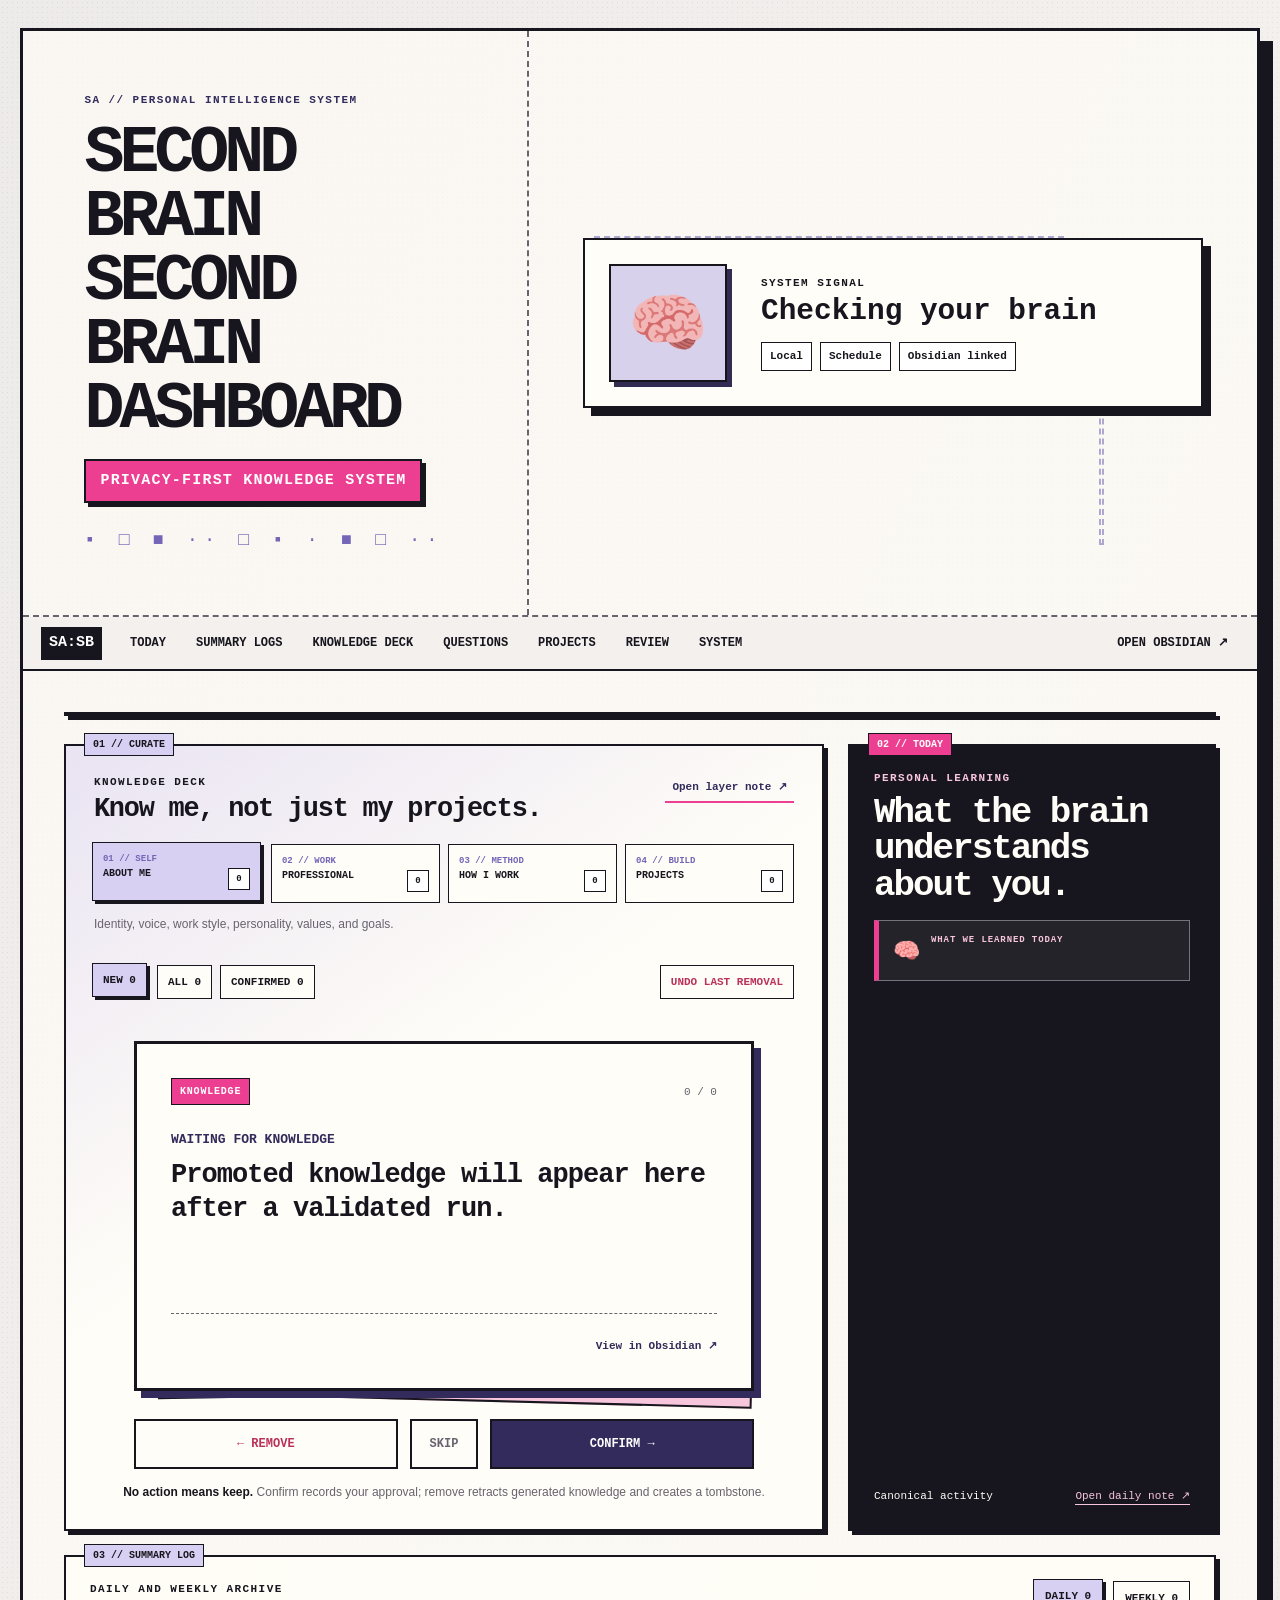
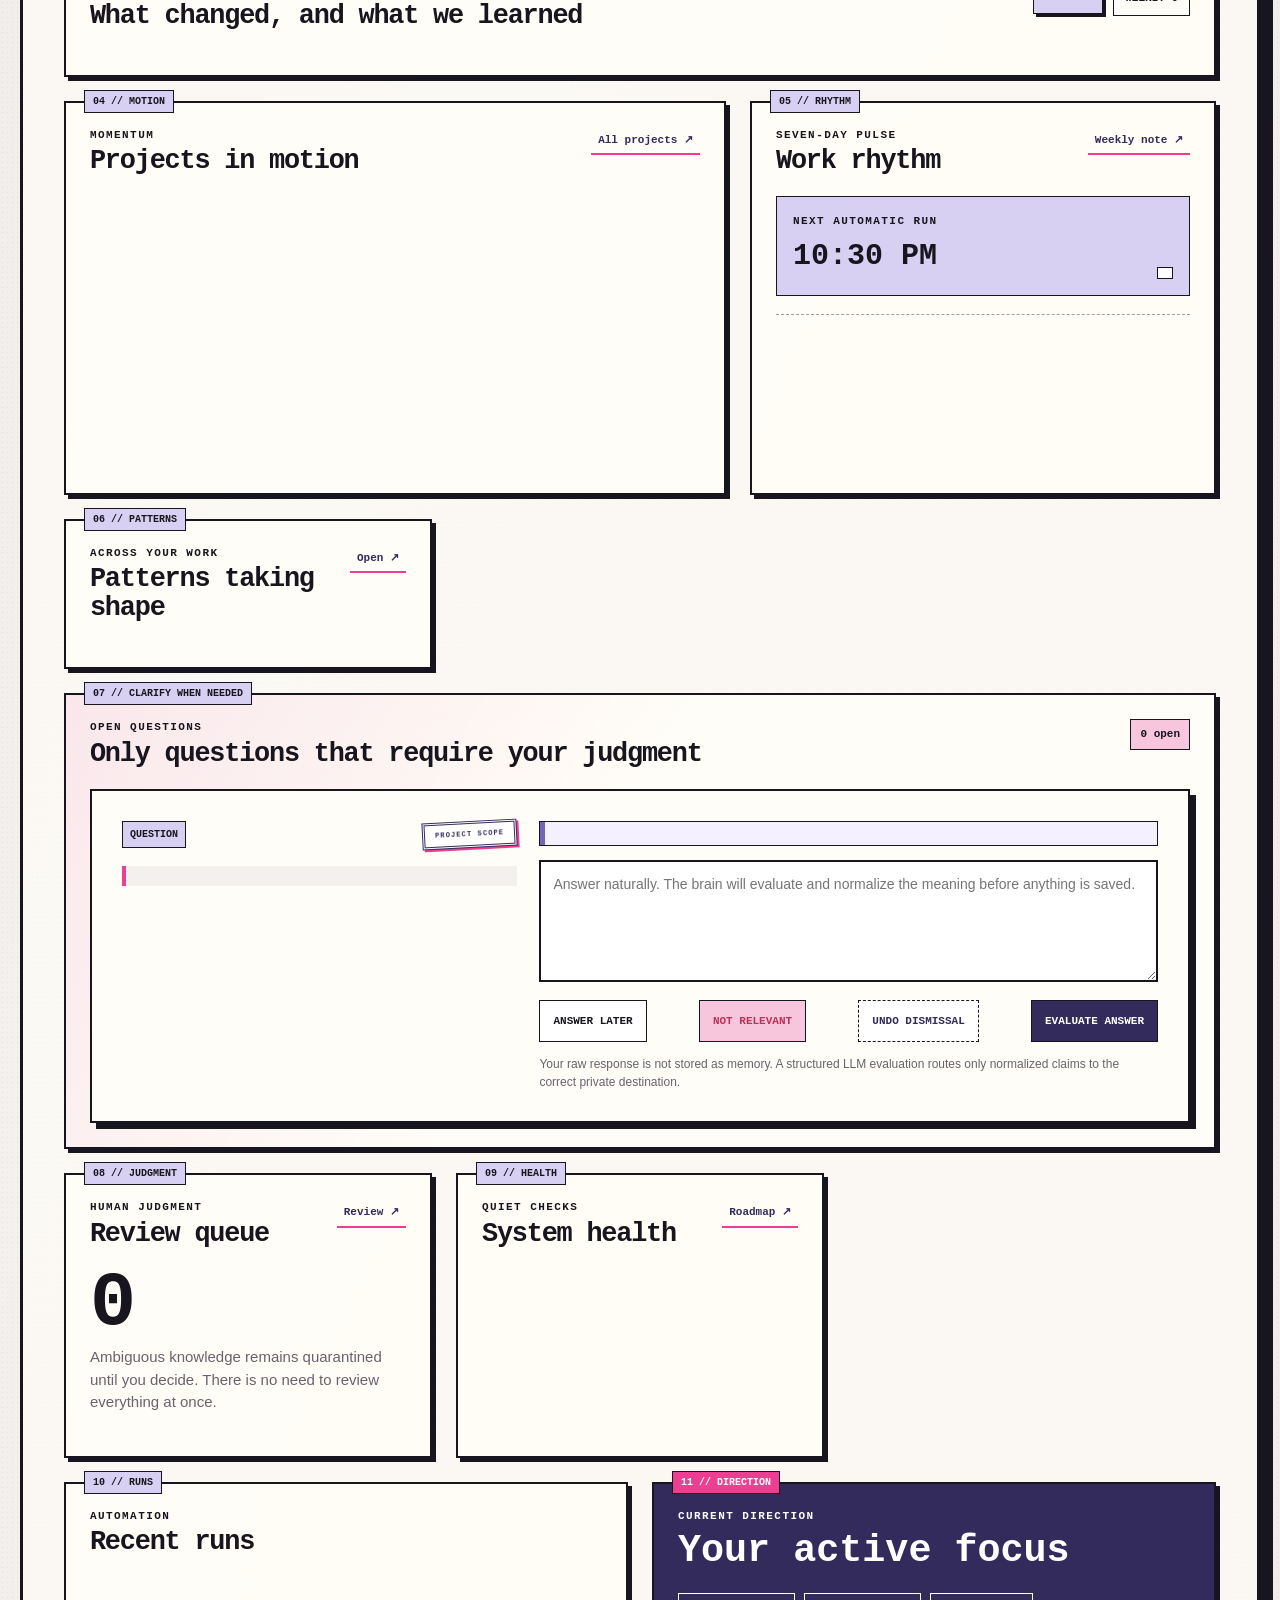
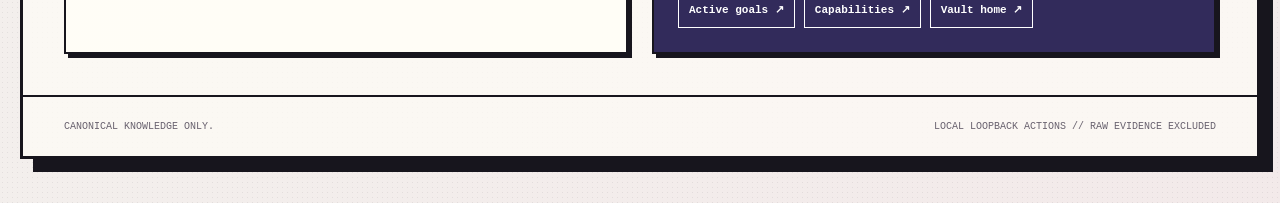
==== commit 3db260d4: "Publish sanitized protocol update" ====
--- a/assets/dashboard/index.html
+++ b/assets/dashboard/index.html
@@ -407,6 +407,8 @@
     .summary-item-card:hover { transform: translateY(-2px); border-color: var(--purple); background: #fffbfd; }
     .summary-item-label { margin-bottom: 5px; color: var(--purple-deep); font-family: var(--mono); font-size: 10px; font-weight: 900; text-transform: uppercase; }
     .summary-item-detail { color: var(--muted); font-size: 13px; line-height: 1.5; }
+    .historical-recovery-note { display: grid; gap: 4px; margin: 9px 0 11px; padding: 12px 14px; border: 1px dashed #8f8497; background: rgba(216, 208, 242, 0.28); color: var(--muted); font-size: 12px; line-height: 1.55; }
+    .historical-recovery-note strong { color: var(--purple-deep); font-family: var(--mono); font-size: 10px; text-transform: uppercase; }
     .session-review-board { display: grid; grid-template-columns: repeat(2, minmax(0, 1fr)); gap: 10px; margin-top: 10px; }
     .session-review-card { position: relative; min-width: 0; padding: 12px 13px 13px; border: 1px solid #c8c0cb; background: white; transition: transform var(--motion-fast) var(--ease-smooth), border-color var(--motion-fast) var(--ease-smooth), box-shadow var(--motion-fast) var(--ease-smooth); }
     .session-review-card:hover { transform: translateY(-3px); border-color: var(--purple-deep); box-shadow: 3px 4px 0 var(--purple-soft); }
@@ -431,25 +433,24 @@
     .visual-group-head { display: flex; align-items: center; gap: 8px; font-family: var(--mono); font-size: 11px; font-weight: 900; text-transform: uppercase; }
     .visual-description { margin: 6px 0 10px; color: var(--muted); font-size: 12px; }
     .visual-chips { display: flex; flex-wrap: wrap; gap: 6px; }
-    .visual-chip { display: inline-flex; align-items: center; gap: 6px; padding: 5px 7px; border: 1px solid var(--ink); appearance: none; background: var(--paper-bright); color: inherit; font-family: var(--mono); font-size: 9px; font-weight: 800; text-decoration: none; }
+    .visual-chip { display: inline-flex; align-items: center; gap: 6px; padding: 5px 7px; border: 1px solid var(--ink); appearance: none; background: var(--paper-bright); color: inherit; font-family: var(--mono); font-size: 9px; font-weight: 800; text-decoration: none; transition: transform var(--motion-fast) var(--ease-smooth), background-color var(--motion-fast) var(--ease-smooth), box-shadow var(--motion-fast) var(--ease-smooth), border-color var(--motion-fast) var(--ease-smooth); }
+    button.visual-chip, a.visual-chip { cursor: pointer; }
     a.visual-chip:hover, a.visual-chip:focus-visible, button.visual-chip:hover, button.visual-chip:focus-visible { transform: translate(-1px, -1px); background: var(--purple-soft); box-shadow: 2px 2px 0 var(--ink); outline: none; }
     .visual-chip-value { display: grid; place-items: center; min-width: 19px; height: 19px; padding: 0 4px; background: var(--purple-deep); color: white; font-size: 9px; }
     .summary-footer { display: flex; align-items: flex-end; justify-content: space-between; gap: 14px; }
 
     .evidence-surface { position: relative; }
-    .evidence-affordance { position: absolute; top: 7px; right: 7px; z-index: 2; display: inline-flex; align-items: center; gap: 4px; padding: 3px 5px; border: 1px solid var(--ink); appearance: none; background: var(--paper-bright); color: var(--purple-deep); cursor: help; font-family: var(--mono); font-size: 8px; font-weight: 950; letter-spacing: 0.04em; line-height: 1; text-transform: uppercase; box-shadow: 1px 1px 0 var(--ink); }
+    .evidence-affordance { position: absolute; top: 7px; right: 7px; z-index: 2; display: inline-flex; align-items: center; gap: 4px; padding: 3px 5px; border: 1px solid var(--ink); appearance: none; background: var(--paper-bright); color: var(--purple-deep); cursor: pointer; font-family: var(--mono); font-size: 8px; font-weight: 950; letter-spacing: 0.04em; line-height: 1; text-transform: uppercase; box-shadow: 1px 1px 0 var(--ink); transition: transform var(--motion-fast) var(--ease-smooth), background-color var(--motion-fast) var(--ease-smooth), border-color var(--motion-fast) var(--ease-smooth), box-shadow var(--motion-fast) var(--ease-smooth); }
     .evidence-affordance::before { content: ""; width: 6px; height: 6px; background: var(--pink); border-radius: 50%; }
     .evidence-affordance:hover, .evidence-affordance:focus-visible { transform: translate(-1px, -1px); border-color: var(--pink); background: var(--pink-soft); box-shadow: 2px 2px 0 var(--ink); outline: none; }
     .evidence-inline { position: relative; display: inline-flex; }
     .evidence-inline-link { cursor: pointer; }
     .evidence-inline-link:focus-visible { outline: 3px solid var(--pink); outline-offset: 2px; }
-    .evidence-popover { position: fixed; top: 0; left: 0; z-index: 80; display: none; width: min(390px, calc(100vw - 48px)); padding: 11px; border: 2px solid var(--ink); background: var(--paper-bright); color: var(--ink); box-shadow: 6px 6px 0 var(--purple-deep); cursor: default; }
-    .evidence-surface.evidence-transient > .evidence-popover,
-    .evidence-affordance:focus-visible ~ .evidence-popover,
-    .evidence-inline:hover > .evidence-popover,
-    .evidence-inline:focus-within > .evidence-popover,
-    .evidence-popover:focus-within,
-    .evidence-surface.evidence-pinned > .evidence-popover { display: grid; gap: 7px; }
+    .evidence-popover { position: fixed; top: 0; left: 0; z-index: 80; display: grid; visibility: hidden; width: min(390px, calc(100vw - 24px)); max-height: calc(100vh - 24px); gap: 7px; padding: 11px; border: 2px solid var(--ink); background: var(--paper-bright); color: var(--ink); box-shadow: 6px 6px 0 var(--purple-deep); cursor: default; opacity: 0; pointer-events: none; transform: translateY(8px) scale(0.985); transform-origin: top left; transition: visibility 0s linear var(--motion-fast), opacity 160ms var(--ease-smooth), transform var(--motion-fast) var(--ease-smooth); }
+    .evidence-popover[data-placement="top"] { transform: translateY(-8px) scale(0.985); transform-origin: bottom left; }
+    .evidence-popover[data-alignment="right"] { transform-origin: top right; }
+    .evidence-popover[data-placement="top"][data-alignment="right"] { transform-origin: bottom right; }
+    .evidence-popover.evidence-open { visibility: visible; opacity: 1; pointer-events: auto; transform: translateY(0) scale(1); transition-delay: 0s; }
     .evidence-popover-head { display: flex; align-items: baseline; justify-content: space-between; gap: 10px; padding-bottom: 7px; border-bottom: 1.5px dashed #a49da7; }
     .evidence-popover-title { font-family: var(--mono); font-size: 10px; font-weight: 950; text-transform: uppercase; }
     .evidence-popover-count { color: var(--purple-deep); font-family: var(--mono); font-size: 9px; font-weight: 900; }
@@ -951,6 +952,25 @@
       const setLink = (id, value) => { const node = byId(id); if (node && value) node.href = value; };
       const make = (tag, className, text) => { const node = document.createElement(tag); if (className) node.className = className; if (text !== undefined) node.textContent = text; return node; };
       let evidencePopoverId = 0;
+      let evidencePositionFrame = 0;
+      const repositionOpenEvidence = () => {
+        evidencePositionFrame = 0;
+        document.querySelectorAll(".evidence-popover.evidence-open").forEach((popover) => {
+          if (typeof popover._alignEvidence === "function") popover._alignEvidence();
+        });
+      };
+      const scheduleEvidencePosition = () => {
+        if (!evidencePositionFrame) evidencePositionFrame = requestAnimationFrame(repositionOpenEvidence);
+      };
+      window.addEventListener("resize", scheduleEvidencePosition, { passive: true });
+      window.addEventListener("scroll", scheduleEvidencePosition, { passive: true, capture: true });
+      const removeEvidencePopoversWithin = (container) => {
+        if (!container) return;
+        container.querySelectorAll("[data-evidence-popover]").forEach((owner) => {
+          const popover = byId(owner.dataset.evidencePopover);
+          if (popover) popover.remove();
+        });
+      };
       const attachEvidence = (node, evidence, label = "Evidence", exactTrigger = null) => {
         const rows = Array.isArray(evidence) ? evidence.filter((item) => item && item.label) : [];
         if (!node || !rows.length) return node;
@@ -997,63 +1017,85 @@
         });
         popover.append(head, list);
         if (!exactTrigger) node.append(trigger);
-        node.append(popover);
+        node.dataset.evidencePopover = popoverId;
+        document.body.append(popover);
         const alignPopover = () => {
+          if (!trigger.isConnected || !popover.isConnected) return;
           const bounds = trigger.getBoundingClientRect();
-          const popoverWidth = Math.min(390, window.innerWidth - 48);
-          const priorDisplay = popover.style.display;
-          const priorVisibility = popover.style.visibility;
+          const margin = 12;
+          const gap = 10;
+          const popoverWidth = Math.min(390, window.innerWidth - (margin * 2));
           popover.style.width = `${popoverWidth}px`;
-          popover.style.display = "grid";
-          popover.style.visibility = "hidden";
           const popoverHeight = popover.getBoundingClientRect().height;
-          const alignRight = bounds.left + 8 + popoverWidth > window.innerWidth - 16;
-          let left = alignRight ? bounds.right - popoverWidth - 8 : bounds.left + 8;
-          left = Math.max(16, Math.min(left, window.innerWidth - popoverWidth - 16));
-          let top = bounds.bottom + 8;
-          if (top + popoverHeight > window.innerHeight - 16 && bounds.top - popoverHeight - 8 >= 16) {
-            top = bounds.top - popoverHeight - 8;
-          }
-          top = Math.max(16, Math.min(top, window.innerHeight - popoverHeight - 16));
+          const alignRight = bounds.left + popoverWidth > window.innerWidth - margin;
+          let left = alignRight ? bounds.right - popoverWidth : bounds.left;
+          left = Math.max(margin, Math.min(left, window.innerWidth - popoverWidth - margin));
+          const roomBelow = window.innerHeight - bounds.bottom - margin;
+          const roomAbove = bounds.top - margin;
+          const placement = roomBelow >= popoverHeight + gap || roomBelow >= roomAbove ? "bottom" : "top";
+          let top = placement === "bottom" ? bounds.bottom + gap : bounds.top - popoverHeight - gap;
+          top = Math.max(margin, Math.min(top, window.innerHeight - popoverHeight - margin));
           popover.style.left = `${left}px`;
           popover.style.top = `${top}px`;
-          popover.style.display = priorDisplay;
-          popover.style.visibility = priorVisibility;
-          node.classList.toggle("evidence-align-right", alignRight);
+          popover.dataset.placement = placement;
+          popover.dataset.alignment = alignRight ? "right" : "left";
+        };
+        popover._alignEvidence = alignPopover;
+        const syncOpenState = () => {
+          const open = node.classList.contains("evidence-transient")
+            || node.classList.contains("evidence-pinned")
+            || node.contains(document.activeElement)
+            || popover.contains(document.activeElement);
+          if (open) alignPopover();
+          popover.classList.toggle("evidence-open", open);
+          popover.setAttribute("aria-hidden", String(!open));
+        };
+        const setTransient = (transient) => {
+          node.classList.toggle("evidence-transient", transient);
+          syncOpenState();
         };
         const setPinned = (pinned) => {
           node.classList.toggle("evidence-pinned", pinned);
           if (!directLink) trigger.setAttribute("aria-expanded", String(pinned));
+          syncOpenState();
+        };
+        node._closeEvidence = () => {
+          setPinned(false);
+          setTransient(false);
         };
         const closeOtherPopovers = () => {
           document.querySelectorAll(".evidence-pinned").forEach((item) => {
-            if (item !== node) {
-              item.classList.remove("evidence-pinned");
-              item.querySelector(".evidence-affordance")?.setAttribute("aria-expanded", "false");
-            }
+            if (item !== node && typeof item._closeEvidence === "function") item._closeEvidence();
           });
         };
         let hoverCloseTimer;
+        const cancelHoverClose = () => clearTimeout(hoverCloseTimer);
+        const scheduleHoverClose = () => {
+          hoverCloseTimer = setTimeout(() => {
+            if (!node.classList.contains("evidence-pinned")) setTransient(false);
+          }, 160);
+        };
+        const releaseFocusTransient = () => {
+          setTimeout(() => {
+            if (
+              !node.classList.contains("evidence-pinned")
+              && !node.contains(document.activeElement)
+              && !popover.contains(document.activeElement)
+            ) setTransient(false);
+          }, 0);
+        };
         trigger.addEventListener("pointerenter", () => {
+          cancelHoverClose();
+          setTransient(true);
           alignPopover();
-          if (!exactTrigger) {
-            clearTimeout(hoverCloseTimer);
-            node.classList.add("evidence-transient");
-          }
-        });
-        trigger.addEventListener("focusin", alignPopover);
-        if (!exactTrigger) {
-          trigger.addEventListener("pointerleave", () => {
-            hoverCloseTimer = setTimeout(() => node.classList.remove("evidence-transient"), 120);
-          });
-          popover.addEventListener("pointerenter", () => {
-            clearTimeout(hoverCloseTimer);
-            node.classList.add("evidence-transient");
-          });
-          popover.addEventListener("pointerleave", () => {
-            if (!node.classList.contains("evidence-pinned")) node.classList.remove("evidence-transient");
-          });
-        }
+        });
+        trigger.addEventListener("pointerleave", scheduleHoverClose);
+        trigger.addEventListener("focusin", () => { setTransient(true); alignPopover(); });
+        trigger.addEventListener("focusout", releaseFocusTransient);
+        popover.addEventListener("pointerenter", () => { cancelHoverClose(); setTransient(true); });
+        popover.addEventListener("pointerleave", scheduleHoverClose);
+        popover.addEventListener("focusin", () => { cancelHoverClose(); setTransient(true); });
+        popover.addEventListener("focusout", releaseFocusTransient);
         if (!directLink) trigger.addEventListener("click", (event) => {
           event.preventDefault();
           event.stopPropagation();
@@ -1064,10 +1106,11 @@
         node.addEventListener("keydown", (event) => {
           if (event.key === "Escape") {
             setPinned(false);
-            node.classList.remove("evidence-transient");
+            setTransient(false);
             if (node.contains(document.activeElement)) document.activeElement.blur();
           }
         });
+        syncOpenState();
         return node;
       };
       const wrapEvidenceTrigger = (link, evidence, label) => {
@@ -1077,10 +1120,8 @@
       };
       document.addEventListener("click", (event) => {
         document.querySelectorAll(".evidence-pinned").forEach((node) => {
-          if (!node.contains(event.target)) {
-            node.classList.remove("evidence-pinned");
-            node.querySelector(".evidence-affordance")?.setAttribute("aria-expanded", "false");
-          }
+          const popover = byId(node.dataset.evidencePopover);
+          if (!node.contains(event.target) && !popover?.contains(event.target) && typeof node._closeEvidence === "function") node._closeEvidence();
         });
         document.querySelectorAll(".evidence-inline").forEach((node) => {
           if (!node.contains(event.target) && node.contains(document.activeElement)) document.activeElement.blur();
@@ -1282,6 +1323,7 @@
       let summaryKind = "daily";
       const renderSummaryLog = () => {
         const log = byId("summary-log");
+        removeEvidencePopoversWithin(log);
         log.replaceChildren();
         const entries = summaries[summaryKind] || [];
         if (!entries.length) {
@@ -1407,6 +1449,21 @@
             title.append(make("span", "summary-section-icon", sectionIcon(section.title)), make("span", "", section.title));
             attachEvidence(title, section.evidence, section.title);
             block.append(title);
+            const timeline = section.timeline_context || {};
+            if (timeline.historical_count) {
+              const note = make("div", "historical-recovery-note");
+              const start = timeline.earliest ? formatDate(`${timeline.earliest}T12:00:00`, { month: "short", day: "numeric", year: "numeric" }) : "an earlier date";
+              const end = timeline.latest ? formatDate(`${timeline.latest}T12:00:00`, { month: "short", day: "numeric", year: "numeric" }) : start;
+              note.append(
+                make("strong", "", timeline.all_historical ? "Historical recovery — not new work" : "Includes historical recovery"),
+                make("span", "", timeline.all_historical
+                  ? `This section came entirely from delayed evidence dated ${start}${end === start ? "" : ` to ${end}`}. It stays attached to those original work dates and is not treated as ${entry.period} learning. Old learning cards are hidden here and return only when newer evidence exists.`
+                  : timeline.learning_cards_hidden
+                    ? `${tokenNumber.format(timeline.historical_count)} delayed evidence item${timeline.historical_count === 1 ? "" : "s"} retain their original dates. To prevent older discoveries from looking new, mixed-date learning cards stay hidden here; verified same-day insights appear in Today.`
+                    : `${tokenNumber.format(timeline.historical_count)} delayed evidence item${timeline.historical_count === 1 ? "" : "s"} retain their original dates; only same-day evidence contributes to Today.`)
+              );
+              block.append(note);
+            }
             section.paragraphs.forEach((paragraph) => block.append(make("p", "", paragraph)));
             const isActivity = /activity|ledger|moved|work/i.test(section.title);
             if (isActivity && visuals.groups.length) {
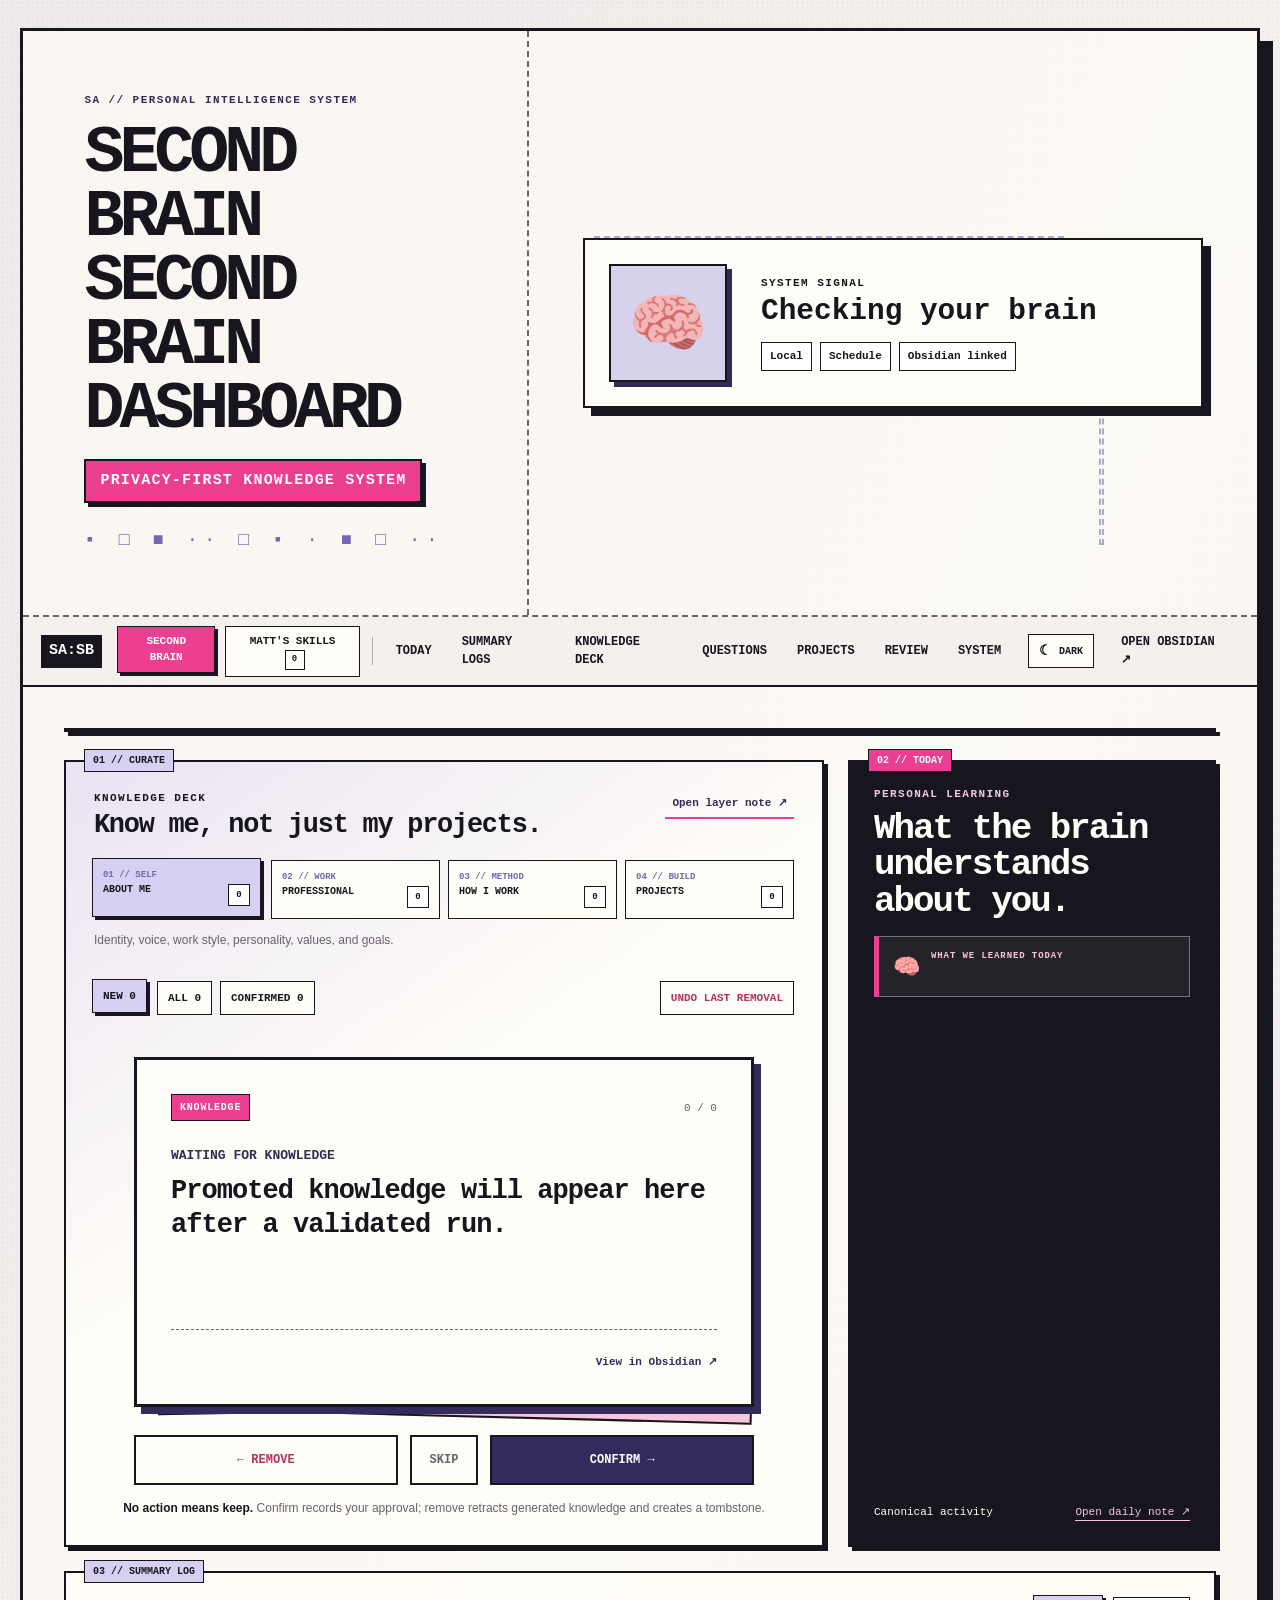
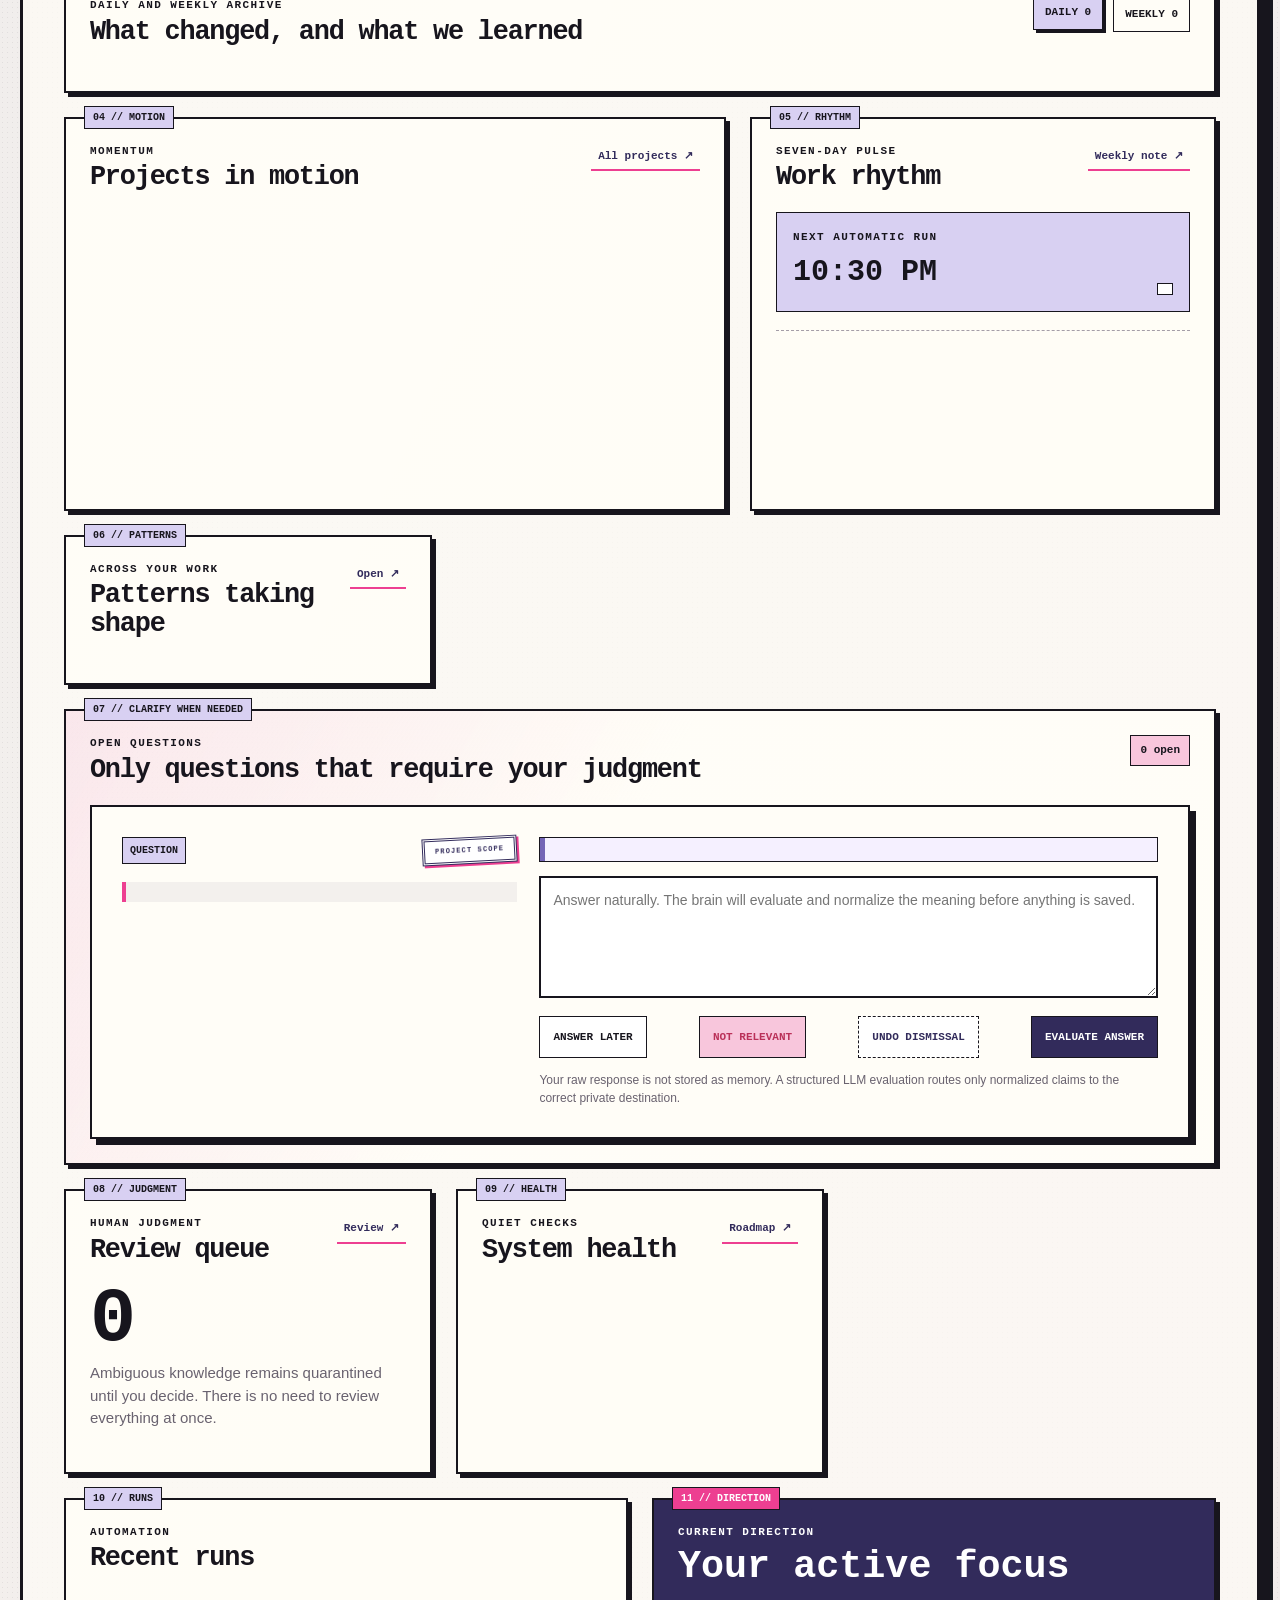
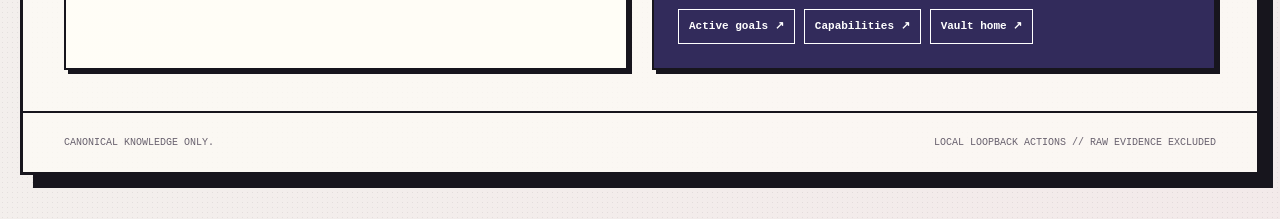
==== commit 1bff423c: "Publish sanitized protocol update" ====
--- a/assets/dashboard/index.html
+++ b/assets/dashboard/index.html
@@ -3,9 +3,22 @@
 <head>
   <meta charset="utf-8">
   <meta name="viewport" content="width=device-width, initial-scale=1">
-  <meta name="color-scheme" content="light">
+  <meta name="color-scheme" content="light dark">
   <link rel="icon" href="data:,">
   <title>Second Brain Dashboard</title>
+  <script>
+    (() => {
+      try {
+        const storedTheme = localStorage.getItem("second-brain-theme");
+        const theme = storedTheme === "dark" || storedTheme === "light"
+          ? storedTheme
+          : (matchMedia("(prefers-color-scheme: dark)").matches ? "dark" : "light");
+        document.documentElement.dataset.theme = theme;
+      } catch (_error) {
+        document.documentElement.dataset.theme = "light";
+      }
+    })();
+  </script>
   <style>
     :root {
       --paper: #f3f0ed;
@@ -32,6 +45,7 @@
     }
 
     * { box-sizing: border-box; }
+    [hidden] { display: none !important; }
     html { scroll-behavior: smooth; }
     body {
       margin: 0;
@@ -169,8 +183,34 @@
     .nav-stamp { margin-right: 9px; padding: 5px 8px; background: var(--ink); color: white; font-family: var(--mono); font-weight: 900; }
     .nav-strip a { padding: 7px 10px; border: 1.5px solid transparent; font-family: var(--mono); font-size: 12px; font-weight: 750; text-transform: uppercase; }
     .nav-strip a:hover { border-color: var(--ink); background: var(--purple-soft); box-shadow: 3px 3px 0 var(--ink); }
+    .workspace-tab { min-height: 34px; padding: 6px 10px; border: 1.5px solid var(--ink); background: var(--paper-bright); cursor: pointer; font-family: var(--mono); font-size: 11px; font-weight: 900; text-transform: uppercase; }
+    .workspace-tab.active { transform: translate(-2px, -2px); background: var(--pink); color: white; box-shadow: 3px 3px 0 var(--ink); }
+    .workspace-tab-count { display: inline-grid; min-width: 20px; min-height: 20px; place-items: center; margin-left: 4px; border: 1px solid currentColor; font-size: 9px; }
+    .nav-divider { width: 1px; height: 28px; margin: 0 4px; background: var(--muted); opacity: 0.5; }
     .nav-spacer { flex: 1; }
     .updated { color: var(--muted); font-family: var(--mono); font-size: 11px; }
+    .theme-toggle {
+      display: inline-flex;
+      min-height: 34px;
+      align-items: center;
+      gap: 7px;
+      padding: 6px 10px;
+      border: 1.5px solid var(--ink);
+      background: var(--paper-bright);
+      cursor: pointer;
+      font-family: var(--mono);
+      font-size: 10px;
+      font-weight: 900;
+      text-transform: uppercase;
+      white-space: nowrap;
+    }
+    .theme-toggle:hover,
+    .theme-toggle:focus-visible {
+      transform: translate(-1px, -1px);
+      background: var(--purple-soft);
+      box-shadow: 2px 2px 0 var(--ink);
+    }
+    .theme-toggle-icon { font-size: 14px; line-height: 1; }
 
     .dashboard { padding: clamp(20px, 3.2vw, 48px); }
     section[id] { scroll-margin-top: 104px; }
@@ -619,10 +659,1337 @@
     .focus-links a { padding: 8px 10px; border: 1.5px solid white; background: transparent; font-family: var(--mono); font-size: 11px; font-weight: 800; }
     .focus-links a:hover { background: var(--pink); color: white; }
 
+    .matt-skills-view[hidden] { display: none; }
+    .matt-skills-view { animation: panel-arrive var(--motion-slow) var(--ease-smooth) both; }
+    .matt-intro {
+      display: grid;
+      grid-template-columns: minmax(0, 1.45fr) minmax(300px, 0.55fr);
+      gap: 24px;
+      padding: clamp(24px, 4vw, 48px);
+      border: var(--border);
+      background: var(--purple-deep);
+      color: white;
+      box-shadow: var(--shadow);
+    }
+    .matt-kicker { color: var(--pink-soft); font: 900 11px/1 var(--mono); letter-spacing: 0.13em; text-transform: uppercase; }
+    .matt-title { max-width: 900px; margin: 12px 0 16px; font: 900 clamp(36px, 5vw, 68px)/0.95 var(--mono); letter-spacing: -0.07em; text-transform: uppercase; }
+    .matt-lede { max-width: 760px; margin: 0; color: #e4dff1; font-size: clamp(16px, 2vw, 21px); }
+    .matt-mode-key { display: grid; gap: 10px; align-content: center; }
+    .matt-mode {
+      display: grid;
+      grid-template-columns: auto 1fr;
+      gap: 12px;
+      align-items: center;
+      padding: 14px;
+      border: 1.5px solid white;
+      background: rgba(255,255,255,0.08);
+    }
+    .matt-mode strong { display: block; font: 900 12px/1.2 var(--mono); text-transform: uppercase; }
+    .matt-mode span:last-child { color: #d9d1e6; font-size: 12px; }
+    .matt-agent-note { margin: 0; color: #bdb2cb; font-size: 11px; line-height: 1.45; }
+    .mode-dot { width: 14px; height: 14px; border: 2px solid white; background: var(--pink); box-shadow: 3px 3px 0 rgba(255,255,255,0.45); }
+    .mode-dot.auto { background: var(--green); }
+    .matt-stats { display: grid; grid-template-columns: repeat(4, minmax(0, 1fr)); margin: 26px 0; border: var(--border); background: var(--paper-bright); box-shadow: var(--shadow-small); }
+    .matt-stat { padding: 16px 18px; }
+    .matt-stat + .matt-stat { border-left: 1.5px dashed var(--muted); }
+    .matt-stat-value { font: 900 clamp(24px, 3vw, 38px)/1 var(--mono); }
+    .matt-stat-label { margin-top: 5px; color: var(--muted); font: 800 10px/1.2 var(--mono); text-transform: uppercase; }
+    .matt-flow-panel { padding: clamp(22px, 3vw, 36px); border: var(--border); background: var(--paper-bright); box-shadow: var(--shadow-small); }
+    .matt-section-head { display: flex; align-items: end; justify-content: space-between; gap: 18px; margin-bottom: 20px; }
+    .matt-section-head h2 { margin: 5px 0 0; font: 900 clamp(24px, 3vw, 38px)/1 var(--mono); }
+    .matt-section-note { max-width: 560px; margin: 0; color: var(--muted); font-size: 13px; }
+    .matt-flow { display: grid; grid-template-columns: repeat(6, minmax(0, 1fr)); gap: 14px; }
+    .matt-flow-step { position: relative; min-width: 0; padding: 14px 12px; border: 1.5px solid var(--ink); background: var(--paper); }
+    .matt-flow-step:not(:last-child)::after { content: "→"; position: absolute; z-index: 2; right: -13px; top: 50%; transform: translateY(-50%); width: 24px; height: 24px; display: grid; place-items: center; border: 1.5px solid var(--ink); background: var(--pink); color: white; font: 900 14px/1 var(--mono); }
+    .matt-flow-index { color: var(--pink); font: 900 9px/1 var(--mono); }
+    .matt-flow-name { margin-top: 8px; overflow-wrap: anywhere; font: 900 12px/1.2 var(--mono); }
+    .matt-onramps { display: flex; flex-wrap: wrap; gap: 8px; margin-top: 16px; }
+    .matt-onramp { padding: 7px 9px; border: 1.5px solid var(--ink); background: var(--purple-soft); font: 800 10px/1.2 var(--mono); }
+    .matt-catalog { margin-top: 26px; }
+    .matt-toolbar { display: flex; flex-wrap: wrap; gap: 8px; margin-bottom: 18px; }
+    .matt-filter { padding: 8px 10px; border: 1.5px solid var(--ink); background: var(--paper-bright); cursor: pointer; font: 900 10px/1 var(--mono); text-transform: uppercase; }
+    .matt-filter.active { background: var(--purple-soft); box-shadow: 3px 3px 0 var(--ink); transform: translate(-2px, -2px); }
+    .matt-skill-grid { display: grid; grid-template-columns: repeat(3, minmax(0, 1fr)); gap: 16px; }
+    .matt-skill-card { display: flex; min-width: 0; min-height: 250px; flex-direction: column; padding: 18px; border: var(--border); background: var(--paper-bright); box-shadow: var(--shadow-small); }
+    .matt-skill-top { display: flex; align-items: center; justify-content: space-between; gap: 8px; }
+    .matt-group { color: var(--muted); font: 900 9px/1 var(--mono); letter-spacing: 0.08em; text-transform: uppercase; }
+    .matt-invocation { padding: 5px 7px; border: 1.5px solid var(--ink); background: var(--pink-soft); font: 900 9px/1 var(--mono); text-transform: uppercase; }
+    .matt-invocation.automatic { background: #cceadc; }
+    .matt-skill-name { margin: 16px 0 12px; overflow-wrap: anywhere; font: 900 clamp(19px, 2vw, 28px)/1 var(--mono); letter-spacing: -0.04em; }
+    .matt-skill-when { margin: 0; font-weight: 750; }
+    .matt-skill-outcome { margin: 10px 0 0; color: var(--muted); font-size: 13px; }
+    .matt-deps { display: flex; flex-wrap: wrap; gap: 6px; margin-top: auto; padding-top: 16px; }
+    .matt-dep { padding: 4px 6px; border: 1px solid var(--muted); background: var(--paper); font: 750 9px/1 var(--mono); }
+    .matt-no-deps { color: var(--muted); font: 750 10px/1 var(--mono); text-transform: uppercase; }
+    .matt-guide {
+      margin-top: 26px;
+      padding: clamp(20px, 3vw, 34px);
+      border: var(--border);
+      background: var(--paper-bright);
+      box-shadow: var(--shadow-small);
+    }
+    .matt-guide-head { display: flex; align-items: end; justify-content: space-between; gap: 20px; }
+    .matt-guide-head h2 { margin: 6px 0 0; font: 900 clamp(27px, 3vw, 42px)/1 var(--mono); letter-spacing: -0.04em; }
+    .matt-guide-copy { max-width: 620px; margin: 0; color: var(--muted); font-size: 13px; }
+    .matt-sparks {
+      display: grid;
+      grid-template-columns: repeat(4, minmax(0, 1fr));
+      gap: 10px;
+      margin-top: 22px;
+    }
+    .matt-spark {
+      min-height: 92px;
+      padding: 13px;
+      border: 1.5px solid var(--ink);
+      background: var(--paper);
+      color: var(--ink);
+      cursor: pointer;
+      font: 800 12px/1.35 var(--mono);
+      text-align: left;
+      transition: transform var(--motion-fast) ease, box-shadow var(--motion-fast) ease, background var(--motion-fast) ease;
+    }
+    .matt-spark::before { content: "SPARK"; display: block; margin-bottom: 8px; color: var(--pink); font: 900 8px/1 var(--mono); letter-spacing: 0.12em; }
+    .matt-spark:hover, .matt-spark:focus-visible { transform: translate(-2px, -2px); box-shadow: 4px 4px 0 var(--ink); }
+    .matt-spark.active { background: var(--purple-deep); color: white; box-shadow: 4px 4px 0 var(--pink); }
+    .matt-spark.active::before { color: var(--pink-soft); }
+    .matt-route-stage {
+      display: grid;
+      grid-template-columns: minmax(220px, 0.6fr) minmax(0, 1.4fr);
+      gap: 18px;
+      margin-top: 18px;
+      padding: 18px;
+      border: 1.5px solid var(--ink);
+      background: var(--purple-soft);
+    }
+    .matt-route-context h3 { margin: 6px 0 8px; font: 900 clamp(19px, 2.2vw, 29px)/1.05 var(--mono); }
+    .matt-route-context p { margin: 0; color: var(--muted); font-size: 13px; }
+    .matt-route-options { display: flex; flex-wrap: wrap; gap: 8px; align-content: start; }
+    .matt-route-option {
+      padding: 8px 10px;
+      border: 1.5px solid var(--ink);
+      background: white;
+      cursor: pointer;
+      font: 850 9px/1.2 var(--mono);
+      text-align: left;
+      text-transform: uppercase;
+    }
+    .matt-route-option.active { background: var(--pink); color: white; box-shadow: 3px 3px 0 var(--ink); }
+    .matt-route-steps { display: flex; flex-wrap: wrap; gap: 7px; width: 100%; margin-top: 6px; }
+    .matt-route-step {
+      display: inline-flex;
+      align-items: center;
+      gap: 7px;
+      padding: 7px 8px;
+      border: 1px solid var(--ink);
+      background: white;
+      cursor: pointer;
+      font: 850 9px/1 var(--mono);
+    }
+    .matt-route-step-index { display: grid; width: 18px; height: 18px; place-items: center; background: var(--purple-deep); color: white; font-size: 8px; }
+    .matt-explorer {
+      display: grid;
+      grid-template-columns: minmax(0, 1fr) minmax(320px, 370px);
+      gap: 18px;
+      margin-top: 20px;
+      align-items: start;
+    }
+    .matt-map-shell { min-width: 0; border: 1.5px solid var(--ink); background: var(--paper); }
+    .matt-map-toolbar { display: flex; align-items: center; justify-content: space-between; gap: 12px; padding: 12px 14px; border-bottom: 1.5px solid var(--ink); background: white; }
+    .matt-map-toolbar strong { font: 900 11px/1 var(--mono); text-transform: uppercase; }
+    .matt-map-legend { display: flex; flex-wrap: wrap; gap: 10px; color: var(--muted); font: 800 8px/1 var(--mono); text-transform: uppercase; }
+    .matt-map-key { display: inline-flex; align-items: center; gap: 5px; }
+    .matt-map-key::before { content: ""; width: 18px; border-top: 3px solid var(--pink); }
+    .matt-map-key.alt::before { border-top-color: var(--purple-deep); border-top-style: dashed; }
+    .matt-map-key.quiet::before { border-top-width: 1px; border-top-color: var(--muted); }
+    .matt-map-scroll { overflow: auto; overscroll-behavior-x: contain; }
+    .matt-map { position: relative; min-width: 0; min-height: 570px; padding: 12px; }
+    .matt-map-lines { position: absolute; inset: 0; z-index: 0; width: 100%; height: 100%; pointer-events: none; overflow: visible; }
+    .matt-map-path { fill: none; stroke: var(--muted); stroke-width: 1.5; opacity: 0.18; vector-effect: non-scaling-stroke; }
+    .matt-map-path.supports { stroke-dasharray: 4 5; }
+    .matt-map-path.alternative { stroke: var(--purple-deep); stroke-dasharray: 2 6; }
+    .matt-map-path.route { stroke: var(--pink); stroke-width: 4; opacity: 0.95; }
+    .matt-map-path.route-alternative { stroke: var(--purple-deep); stroke-width: 3; stroke-dasharray: 7 5; opacity: 0.9; }
+    .matt-lanes { position: relative; z-index: 1; display: grid; grid-template-columns: repeat(6, minmax(88px, 1fr)); gap: 6px; }
+    .matt-lane { min-width: 0; padding: 7px; border-left: 1.5px dashed #b9aebd; }
+    .matt-lane:first-child { border-left: 0; }
+    .matt-lane-head { min-height: 48px; margin-bottom: 12px; }
+    .matt-lane-name { display: block; font: 900 11px/1 var(--mono); text-transform: uppercase; }
+    .matt-lane-hint { display: block; margin-top: 5px; color: var(--muted); font-size: 9px; }
+    .matt-lane-nodes { display: grid; gap: 10px; align-content: start; }
+    .matt-node {
+      position: relative;
+      z-index: 2;
+      min-width: 0;
+      min-height: 58px;
+      padding: 10px;
+      border: 1.5px solid var(--ink);
+      background: white;
+      color: var(--ink);
+      cursor: pointer;
+      font: 850 9px/1.2 var(--mono);
+      overflow-wrap: anywhere;
+      text-align: left;
+      transition: opacity var(--motion-fast) ease, transform var(--motion-fast) ease, box-shadow var(--motion-fast) ease, background var(--motion-fast) ease;
+    }
+    .matt-node:hover, .matt-node:focus-visible { opacity: 1 !important; transform: translate(-2px, -2px); box-shadow: 3px 3px 0 var(--ink); }
+    .matt-node.is-quiet { opacity: 0.28; filter: saturate(0.35); }
+    .matt-node.is-route { opacity: 1; background: #fff4fa; filter: none; }
+    .matt-node.is-selected { background: var(--purple-deep); color: white; box-shadow: 4px 4px 0 var(--pink); }
+    .matt-node-order { display: grid; position: absolute; top: -8px; right: -7px; width: 20px; height: 20px; place-items: center; border: 1px solid var(--ink); background: var(--pink); color: white; font: 900 8px/1 var(--mono); }
+    .matt-node-mode { display: block; margin-top: 7px; color: var(--muted); font: 800 7px/1 var(--mono); text-transform: uppercase; }
+    .matt-node.is-selected .matt-node-mode { color: #ddd4e9; }
+    .matt-detail {
+      position: sticky;
+      top: 14px;
+      max-height: calc(100vh - 40px);
+      overflow: auto;
+      border: var(--border);
+      background: white;
+      box-shadow: var(--shadow-small);
+    }
+    .matt-detail-empty { padding: 28px; color: var(--muted); }
+    .matt-detail-hero { padding: 20px; border-bottom: 1.5px solid var(--ink); background: var(--purple-deep); color: white; }
+    .matt-detail-meta { display: flex; flex-wrap: wrap; gap: 6px; margin-bottom: 12px; }
+    .matt-detail-pill { padding: 5px 7px; border: 1px solid white; font: 850 8px/1 var(--mono); text-transform: uppercase; }
+    .matt-detail-title { margin: 0; overflow-wrap: anywhere; font: 900 clamp(24px, 2.5vw, 34px)/0.95 var(--mono); letter-spacing: -0.05em; }
+    .matt-detail-body { padding: 18px; }
+    .matt-detail-label { margin: 0 0 6px; color: var(--pink); font: 900 8px/1 var(--mono); letter-spacing: 0.1em; text-transform: uppercase; }
+    .matt-detail-when { margin: 0; font-weight: 800; }
+    .matt-detail-outcome { margin: 9px 0 0; color: var(--muted); font-size: 13px; }
+    .matt-detail-invoke { margin-top: 14px; padding: 11px; border: 1px solid var(--ink); background: var(--pink-soft); font-size: 12px; }
+    .matt-detail-invoke.automatic { background: #dff1e8; }
+    .matt-disclosure { margin-top: 12px; border: 1.5px solid var(--ink); background: var(--paper); }
+    .matt-disclosure summary { padding: 11px 12px; cursor: pointer; font: 900 10px/1.2 var(--mono); text-transform: uppercase; }
+    .matt-disclosure[open] summary { border-bottom: 1px solid var(--ink); background: var(--purple-soft); }
+    .matt-disclosure-content { padding: 13px; }
+    .matt-disclosure-content p { margin: 0; font-size: 12px; }
+    .matt-detail-steps { margin: 0; padding-left: 22px; }
+    .matt-detail-steps li + li { margin-top: 8px; }
+    .matt-related { display: flex; flex-wrap: wrap; gap: 6px; margin-top: 10px; }
+    .matt-related-button { padding: 6px 7px; border: 1px solid var(--ink); background: white; cursor: pointer; font: 800 8px/1 var(--mono); }
+    .matt-static-note { margin: 14px 0 0; color: var(--muted); font: 750 9px/1.4 var(--mono); }
+    .matt-intro { grid-template-columns: 1fr; padding: clamp(22px, 3vw, 34px); }
+    .matt-title { max-width: 980px; font-size: clamp(32px, 4vw, 52px); }
+    .matt-lede { font-size: clamp(14px, 1.6vw, 18px); }
+    .matt-mode-key, .matt-stats { display: none; }
+    .matt-guide-switcher {
+      display: flex;
+      align-items: end;
+      justify-content: space-between;
+      gap: 20px;
+      padding-bottom: 18px;
+      border-bottom: 1.5px solid var(--ink);
+    }
+    .matt-guide-switcher h2 { margin: 6px 0 0; font: 900 clamp(27px, 3vw, 42px)/1 var(--mono); letter-spacing: -0.04em; }
+    .matt-mode-tabs { display: inline-flex; flex: 0 0 auto; padding: 4px; border: 1.5px solid var(--ink); background: var(--paper); }
+    .matt-mode-tab { padding: 10px 13px; border: 0; background: transparent; cursor: pointer; font: 900 10px/1 var(--mono); text-transform: uppercase; }
+    .matt-mode-tab.active { background: var(--purple-deep); color: white; box-shadow: 3px 3px 0 var(--pink); }
+    .matt-guided-view, .matt-atlas-view { margin-top: 20px; }
+    .matt-spark-picker { padding: clamp(20px, 3vw, 30px); border: 1.5px solid var(--ink); background: var(--paper); }
+    .matt-spark-picker .matt-guide-head h3 { margin: 6px 0 0; font: 900 clamp(24px, 3vw, 38px)/1 var(--mono); }
+    .matt-guided-route-head, .matt-atlas-head {
+      display: flex;
+      align-items: start;
+      justify-content: space-between;
+      gap: 20px;
+      padding: 20px;
+      border: 1.5px solid var(--ink);
+      background: var(--purple-soft);
+    }
+    .matt-guided-route-head h3, .matt-atlas-head h3 { margin: 6px 0 7px; font: 900 clamp(24px, 3vw, 38px)/1 var(--mono); }
+    .matt-guided-route-head p, .matt-atlas-head p { max-width: 720px; margin: 0; color: var(--muted); }
+    .matt-subtle-action { flex: 0 0 auto; padding: 9px 11px; border: 1.5px solid var(--ink); background: white; cursor: pointer; font: 900 9px/1 var(--mono); text-transform: uppercase; }
+    .matt-subtle-action:hover, .matt-subtle-action:focus-visible { background: var(--pink-soft); box-shadow: 3px 3px 0 var(--ink); }
+    .matt-guided-stepper { display: grid; grid-template-columns: repeat(auto-fit, minmax(120px, 1fr)); gap: 8px; margin: 14px 0; }
+    .matt-guided-stepper .matt-route-step { min-height: 54px; justify-content: flex-start; background: var(--paper); opacity: 0.55; }
+    .matt-guided-stepper .matt-route-step.is-complete { opacity: 0.78; background: var(--purple-soft); }
+    .matt-guided-stepper .matt-route-step.is-current { opacity: 1; background: var(--purple-deep); color: white; box-shadow: 3px 3px 0 var(--pink); }
+    .matt-focus-layout { display: grid; grid-template-columns: minmax(0, 1fr) minmax(240px, 290px); gap: 16px; align-items: start; }
+    .matt-guided-detail { position: static; max-height: none; }
+    .matt-guided-detail .matt-detail-hero { display: grid; grid-template-columns: auto minmax(0, 1fr); gap: 15px; align-items: center; }
+    .matt-guided-detail .matt-detail-meta { margin: 0; }
+    .matt-guided-detail .matt-detail-title { font-size: clamp(24px, 3vw, 40px); }
+    .matt-step-navigation { display: grid; grid-template-columns: 1fr auto 1fr; gap: 10px; align-items: center; margin-top: 10px; }
+    .matt-step-navigation span { color: var(--muted); font: 850 9px/1 var(--mono); text-transform: uppercase; }
+    .matt-step-nav { padding: 10px; border: 1.5px solid var(--ink); background: white; cursor: pointer; font: 900 9px/1 var(--mono); text-transform: uppercase; }
+    .matt-step-nav:last-child { justify-self: end; }
+    .matt-step-nav:disabled { cursor: default; opacity: 0.3; }
+    .matt-nearby { padding: 16px; border: 1.5px solid var(--ink); background: var(--paper); }
+    .matt-nearby h4 { margin: 6px 0 12px; font: 900 20px/1 var(--mono); }
+    .matt-nearby-skill { display: block; width: 100%; margin-top: 7px; padding: 9px; border: 1px solid var(--ink); background: white; cursor: pointer; font: 850 9px/1.25 var(--mono); text-align: left; }
+    .matt-nearby-skill small { display: block; margin-top: 5px; color: var(--muted); font-size: 9px; }
+    .matt-alternatives { margin-top: 14px; border-top: 1.5px dashed var(--muted); }
+    .matt-alternatives summary { padding-top: 13px; cursor: pointer; font: 900 9px/1.2 var(--mono); text-transform: uppercase; }
+    .matt-alternatives .matt-route-options { margin-top: 10px; }
+    .matt-alternatives .matt-route-option { width: 100%; }
+    .matt-atlas-view .matt-explorer { margin-top: 14px; }
+    .matt-atlas-view .matt-node { opacity: 0.86; filter: none; }
+    .matt-atlas-view .matt-node.is-selected { opacity: 1; }
+
+    .skills-library {
+      --skills-accent: #5b4bc4;
+      --skills-accent-soft: #efedff;
+      --skills-border: #d9d6e2;
+      --skills-muted: #655f6f;
+      color: #1e1b27;
+      font-family: var(--sans);
+    }
+    .skills-library-hero {
+      display: grid;
+      grid-template-columns: minmax(0, 1fr) auto;
+      gap: 36px;
+      align-items: end;
+      padding: clamp(34px, 5vw, 68px);
+      border: 1px solid var(--skills-border);
+      border-radius: 24px;
+      background: #17151f;
+      color: white;
+    }
+    .skills-eyebrow {
+      color: #968be4;
+      font-size: 13px;
+      font-weight: 800;
+      letter-spacing: 0.08em;
+      text-transform: uppercase;
+    }
+    .skills-library-hero .skills-eyebrow { color: #c6bfff; }
+    .skills-library-title {
+      max-width: 840px;
+      margin: 12px 0 18px;
+      font: 750 clamp(36px, 5vw, 64px)/1.02 var(--sans);
+      letter-spacing: -0.055em;
+      text-transform: none;
+    }
+    .skills-library-lede {
+      max-width: 760px;
+      margin: 0;
+      color: #d8d4e0;
+      font-size: clamp(18px, 2vw, 22px);
+      line-height: 1.55;
+    }
+    .skills-library-count {
+      display: grid;
+      min-width: 150px;
+      padding: 22px;
+      border: 1px solid #4a4653;
+      border-radius: 18px;
+      background: #23202c;
+    }
+    .skills-library-count strong {
+      color: #c6bfff;
+      font-size: clamp(46px, 5vw, 72px);
+      line-height: 0.95;
+      letter-spacing: -0.06em;
+    }
+    .skills-library-count span {
+      margin-top: 10px;
+      color: #d8d4e0;
+      font-size: 15px;
+      font-weight: 700;
+    }
+    .skills-finder {
+      display: grid;
+      grid-template-columns: minmax(260px, 0.72fr) minmax(320px, 1.28fr);
+      gap: 24px 34px;
+      align-items: end;
+      margin-top: 24px;
+      padding: clamp(26px, 4vw, 42px);
+      border: 1px solid var(--skills-border);
+      border-radius: 24px;
+      background: #fff;
+    }
+    .skills-finder-copy h3 {
+      margin: 8px 0 0;
+      font-size: clamp(26px, 3vw, 38px);
+      line-height: 1.08;
+      letter-spacing: -0.035em;
+    }
+    .skills-search { display: grid; gap: 9px; }
+    .skills-search-label {
+      color: var(--skills-muted);
+      font-size: 14px;
+      font-weight: 750;
+    }
+    .skills-search input {
+      width: 100%;
+      min-height: 58px;
+      padding: 0 18px;
+      border: 1.5px solid #aaa5b3;
+      border-radius: 14px;
+      background: #faf9fc;
+      color: #1e1b27;
+      font: 600 17px/1 var(--sans);
+    }
+    .skills-search input:focus {
+      outline: 3px solid rgba(91, 75, 196, 0.22);
+      border-color: var(--skills-accent);
+      background: white;
+    }
+    .skills-family-filters {
+      display: flex;
+      grid-column: 1 / -1;
+      flex-wrap: wrap;
+      gap: 10px;
+    }
+    .skills-family-filter {
+      min-height: 42px;
+      padding: 0 15px;
+      border: 1px solid var(--skills-border);
+      border-radius: 999px;
+      background: #fff;
+      cursor: pointer;
+      font-size: 15px;
+      font-weight: 700;
+    }
+    .skills-family-filter:hover,
+    .skills-family-filter:focus-visible { border-color: var(--skills-accent); background: var(--skills-accent-soft); }
+    .skills-family-filter.active {
+      border-color: var(--skills-accent);
+      background: var(--skills-accent);
+      color: white;
+    }
+    .skills-catalog-layout {
+      display: grid;
+      grid-template-columns: minmax(0, 1fr) minmax(360px, 0.44fr);
+      gap: 24px;
+      align-items: start;
+      margin-top: 24px;
+    }
+    .skills-catalog-results,
+    .skills-reader {
+      border: 1px solid var(--skills-border);
+      border-radius: 24px;
+      background: #fff;
+    }
+    .skills-catalog-results { padding: clamp(24px, 3vw, 38px); }
+    .skills-results-bar {
+      display: flex;
+      justify-content: space-between;
+      gap: 24px;
+      align-items: baseline;
+      padding-bottom: 22px;
+      border-bottom: 1px solid var(--skills-border);
+    }
+    .skills-results-bar p { margin: 0; }
+    .skills-results-bar p:first-child { font-size: 18px; font-weight: 800; }
+    .skills-results-bar p:last-child { max-width: 500px; color: var(--skills-muted); font-size: 14px; text-align: right; }
+    .skills-catalog-groups { display: grid; gap: 42px; margin-top: 32px; }
+    .skills-group-head {
+      display: flex;
+      justify-content: space-between;
+      gap: 22px;
+      align-items: end;
+      margin-bottom: 17px;
+    }
+    .skills-group-head h4 { margin: 0; font-size: 25px; letter-spacing: -0.03em; }
+    .skills-group-head p { max-width: 520px; margin: 0; color: var(--skills-muted); font-size: 15px; text-align: right; }
+    .skills-card-grid { display: grid; grid-template-columns: repeat(2, minmax(0, 1fr)); gap: 14px; }
+    .skills-card {
+      display: flex;
+      min-width: 0;
+      min-height: 236px;
+      flex-direction: column;
+      padding: 22px;
+      border: 1px solid var(--skills-border);
+      border-radius: 18px;
+      background: #fbfafc;
+      transition: border-color 160ms ease, box-shadow 160ms ease, transform 160ms ease;
+    }
+    .skills-card:hover {
+      border-color: #aaa2e3;
+      box-shadow: 0 12px 26px rgba(40, 34, 78, 0.08);
+      transform: translateY(-2px);
+    }
+    .skills-card.is-selected { border: 2px solid var(--skills-accent); padding: 21px; background: var(--skills-accent-soft); }
+    .skills-card-top { display: flex; justify-content: space-between; gap: 10px; align-items: center; }
+    .skills-card-family { color: var(--skills-accent); font-size: 13px; font-weight: 800; }
+    .skills-card-mode {
+      padding: 5px 8px;
+      border-radius: 999px;
+      background: #ebe9ef;
+      color: #504a59;
+      font-size: 12px;
+      font-weight: 750;
+    }
+    .skills-card-mode.automatic { background: #e3f3ec; color: #236751; }
+    .skills-card h5 {
+      margin: 17px 0 12px;
+      overflow-wrap: anywhere;
+      font-size: clamp(21px, 2vw, 28px);
+      line-height: 1.08;
+      letter-spacing: -0.035em;
+    }
+    .skills-card-when { margin: 0; color: #302c38; font-size: 16px; font-weight: 650; line-height: 1.48; }
+    .skills-card-outcome { margin: 9px 0 0; color: var(--skills-muted); font-size: 15px; line-height: 1.48; }
+    .skills-card-open {
+      align-self: flex-start;
+      margin-top: auto;
+      padding: 12px 0 0;
+      border: 0;
+      background: transparent;
+      color: var(--skills-accent);
+      cursor: pointer;
+      font-size: 15px;
+      font-weight: 800;
+    }
+    .skills-empty {
+      padding: 36px;
+      border: 1px dashed #aaa5b3;
+      border-radius: 18px;
+      color: var(--skills-muted);
+      font-size: 17px;
+      text-align: center;
+    }
+    .skills-reader {
+      position: sticky;
+      top: 22px;
+      max-height: calc(100vh - 44px);
+      overflow: auto;
+    }
+    .skills-reader-empty { padding: 34px; color: var(--skills-muted); font-size: 17px; }
+    .skills-reader-head {
+      padding: 28px;
+      border-bottom: 1px solid var(--skills-border);
+      background: #1d1a25;
+      color: white;
+    }
+    .skills-reader-head-row { display: flex; justify-content: space-between; gap: 14px; align-items: start; }
+    .skills-reader-tags { display: flex; flex-wrap: wrap; gap: 8px; }
+    .skills-reader-tag {
+      padding: 6px 9px;
+      border: 1px solid #5b5664;
+      border-radius: 999px;
+      color: #dcd7e5;
+      font-size: 12px;
+      font-weight: 750;
+    }
+    .skills-reader-close {
+      display: none;
+      width: 40px;
+      height: 40px;
+      flex: 0 0 auto;
+      border: 1px solid #5b5664;
+      border-radius: 50%;
+      background: transparent;
+      color: white;
+      cursor: pointer;
+      font-size: 20px;
+    }
+    .skills-reader-title {
+      margin: 18px 0 0;
+      overflow-wrap: anywhere;
+      font-size: clamp(28px, 3vw, 42px);
+      line-height: 1.02;
+      letter-spacing: -0.05em;
+    }
+    .skills-reader-body { padding: 28px; }
+    .skills-reader-section + .skills-reader-section { margin-top: 26px; }
+    .skills-reader-label { margin: 0 0 8px; color: var(--skills-accent); font-size: 13px; font-weight: 850; letter-spacing: 0.07em; text-transform: uppercase; }
+    .skills-reader-copy { margin: 0; color: #302c38; font-size: 17px; line-height: 1.58; }
+    .skills-reader-outcome { color: var(--skills-muted); }
+    .skills-reader-steps { margin: 0; padding-left: 24px; color: #302c38; font-size: 16px; line-height: 1.55; }
+    .skills-reader-steps li + li { margin-top: 8px; }
+    .skills-reader-related { display: flex; flex-wrap: wrap; gap: 8px; }
+    .skills-reader-related button {
+      padding: 8px 10px;
+      border: 1px solid var(--skills-border);
+      border-radius: 9px;
+      background: #faf9fc;
+      cursor: pointer;
+      font-size: 13px;
+      font-weight: 750;
+    }
+    .skills-invocation {
+      padding: 15px;
+      border-radius: 12px;
+      background: #f1eff5;
+      color: #3e3947;
+      font-size: 14px;
+      line-height: 1.5;
+    }
+    .skills-source-toggle {
+      width: 100%;
+      min-height: 52px;
+      margin-top: 28px;
+      border: 0;
+      border-radius: 12px;
+      background: var(--skills-accent);
+      color: white;
+      cursor: pointer;
+      font-size: 16px;
+      font-weight: 800;
+    }
+    .skills-source-toggle:hover,
+    .skills-source-toggle:focus-visible { background: #4637ad; }
+    .skills-source {
+      margin-top: 18px;
+      padding-top: 24px;
+      border-top: 1px solid var(--skills-border);
+    }
+    .skills-source h2,
+    .skills-source h3,
+    .skills-source h4,
+    .skills-source h5 { margin: 28px 0 10px; line-height: 1.2; letter-spacing: -0.025em; }
+    .skills-source h2 { font-size: 25px; }
+    .skills-source h3 { font-size: 21px; }
+    .skills-source h4,
+    .skills-source h5 { font-size: 18px; }
+    .skills-source p,
+    .skills-source li,
+    .skills-source blockquote { color: #37323f; font-size: 15px; line-height: 1.62; }
+    .skills-source p { margin: 10px 0; }
+    .skills-source ul,
+    .skills-source ol { margin: 10px 0; padding-left: 24px; }
+    .skills-source li + li { margin-top: 7px; }
+    .skills-source code {
+      padding: 2px 5px;
+      border-radius: 5px;
+      background: #eeecf1;
+      font: 0.9em/1.4 var(--mono);
+    }
+    .skills-source pre {
+      overflow: auto;
+      padding: 16px;
+      border-radius: 12px;
+      background: #25222c;
+      color: #f5f2f8;
+      white-space: pre-wrap;
+    }
+    .skills-source pre code { padding: 0; background: transparent; color: inherit; }
+    .skills-source blockquote { margin: 14px 0; padding-left: 14px; border-left: 3px solid var(--skills-accent); }
+    .skills-library-note { margin: 18px 0 0; color: var(--skills-muted); font-size: 13px; text-align: center; }
+
+    .skills-library {
+      --reader-bg: #0b0b0c;
+      --reader-panel: #111113;
+      --reader-panel-raised: #18181b;
+      --reader-line: #2a2a2e;
+      --reader-text: #f2f1f3;
+      --reader-muted: #a6a3aa;
+      --reader-accent: #f1b832;
+      overflow: clip;
+      border: 1px solid #26262a;
+      border-radius: 22px;
+      background: var(--reader-bg);
+      color: var(--reader-text);
+      font-family: var(--sans);
+    }
+    .skills-library-bar {
+      display: flex;
+      justify-content: space-between;
+      gap: 18px;
+      align-items: center;
+      min-height: 78px;
+      padding: 14px 20px;
+      border-bottom: 1px solid var(--reader-line);
+      background: #101012;
+    }
+    .skills-library-kicker {
+      color: var(--reader-accent);
+      font-size: 12px;
+      font-weight: 800;
+      letter-spacing: 0.09em;
+      text-transform: uppercase;
+    }
+    .skills-library-bar h2 {
+      margin: 3px 0 0;
+      font-size: clamp(23px, 2.4vw, 31px);
+      line-height: 1;
+      letter-spacing: -0.045em;
+    }
+    .skills-library-toolbar { display: flex; gap: 8px; align-items: center; }
+    .skills-library-meta {
+      display: grid;
+      grid-template-columns: auto auto;
+      gap: 9px;
+      align-items: baseline;
+      color: var(--reader-muted);
+      font-size: 14px;
+      font-weight: 650;
+    }
+    .skills-library-meta strong { color: var(--reader-text); font-size: 23px; letter-spacing: -0.04em; }
+    .skills-library-tool,
+    .skills-view-tab,
+    .skills-package-file {
+      border: 1px solid #3b3a3f;
+      border-radius: 8px;
+      background: transparent;
+      color: #b9b6bd;
+      cursor: pointer;
+      font: 750 12px/1 var(--sans);
+    }
+    .skills-library-tool { min-height: 36px; padding: 0 12px; }
+    .skills-library-tool:hover,
+    .skills-library-tool:focus-visible,
+    .skills-library-tool.active,
+    .skills-view-tab:hover,
+    .skills-view-tab:focus-visible,
+    .skills-view-tab.active,
+    .skills-package-file:hover,
+    .skills-package-file:focus-visible,
+    .skills-package-file.active {
+      border-color: var(--reader-accent);
+      background: #28231a;
+      color: var(--reader-accent);
+    }
+    .skills-workbench {
+      display: grid;
+      grid-template-columns: minmax(250px, 286px) minmax(0, 1fr);
+      align-items: start;
+      min-height: 640px;
+      transition: grid-template-columns 160ms ease;
+    }
+    .skills-workbench.catalog-collapsed { grid-template-columns: 0 minmax(0, 1fr); }
+    .skills-workbench.catalog-collapsed .skills-navigation {
+      visibility: hidden;
+      overflow: hidden;
+      border: 0;
+      opacity: 0;
+      pointer-events: none;
+    }
+    .skills-navigation {
+      position: sticky;
+      top: 0;
+      max-height: 100vh;
+      overflow: auto;
+      border-right: 1px solid var(--reader-line);
+      background: #0e0e10;
+      scrollbar-color: #3c3b40 transparent;
+      scrollbar-width: thin;
+      transition: opacity 140ms ease;
+    }
+    .skills-navigation-head {
+      padding: 16px;
+      border-bottom: 1px solid var(--reader-line);
+      background: #141416;
+    }
+    .skills-navigation-head > p:first-child {
+      margin: 0 0 13px;
+      color: #c8c5cc;
+      font-size: 12px;
+      line-height: 1.45;
+    }
+    .skills-navigation-search { display: grid; gap: 8px; }
+    .skills-navigation-search span {
+      color: var(--reader-muted);
+      font-size: 12px;
+      font-weight: 750;
+      letter-spacing: 0.05em;
+      text-transform: uppercase;
+    }
+    .skills-navigation-search input {
+      width: 100%;
+      min-height: 39px;
+      padding: 0 13px;
+      border: 1px solid #3a393e;
+      border-radius: 9px;
+      background: #0b0b0d;
+      color: white;
+      font: 600 15px/1 var(--sans);
+    }
+    .skills-navigation-search input:focus {
+      outline: 2px solid color-mix(in srgb, var(--reader-accent) 55%, transparent);
+      outline-offset: 2px;
+      border-color: var(--reader-accent);
+    }
+    .skills-navigation-count { margin: 12px 0 0 !important; color: var(--reader-muted) !important; font-size: 12px !important; }
+    .skills-nav-group + .skills-nav-group { border-top: 1px solid var(--reader-line); }
+    .skills-nav-group-head {
+      display: grid;
+      width: 100%;
+      grid-template-columns: auto minmax(0, 1fr) auto;
+      gap: 10px;
+      align-items: center;
+      padding: 14px 15px;
+      border: 0;
+      background: transparent;
+      color: inherit;
+      cursor: pointer;
+      text-align: left;
+    }
+    .skills-nav-group-head:hover,
+    .skills-nav-group-head:focus-visible { background: #171719; }
+    .skills-nav-group-head::before {
+      content: "›";
+      grid-column: 1;
+      grid-row: 1;
+      color: #77747c;
+      font-size: 18px;
+      transform-origin: center;
+      transition: transform 140ms ease;
+    }
+    .skills-nav-group.open .skills-nav-group-head::before { transform: rotate(90deg); color: var(--reader-accent); }
+    .skills-nav-group-index { display: none; }
+    .skills-nav-group-title { grid-column: 2; }
+    .skills-nav-group-count { grid-column: 3; }
+    .skills-nav-group-title { font-size: 15px; font-weight: 800; }
+    .skills-nav-group-count { color: #706d75; font: 700 11px/1 var(--mono); }
+    .skills-nav-group-hint {
+      margin: -5px 15px 11px 40px;
+      color: #77747c;
+      font-size: 11px;
+      line-height: 1.4;
+    }
+    .skills-nav-group:not(.open) .skills-nav-group-hint,
+    .skills-nav-group:not(.open) .skills-nav-items { display: none; }
+    .skills-nav-items { padding-bottom: 7px; }
+    .skills-nav-skill {
+      display: grid;
+      position: relative;
+      width: 100%;
+      grid-template-columns: 15px minmax(0, 1fr);
+      gap: 11px;
+      align-items: center;
+      min-height: 43px;
+      padding: 8px 15px;
+      border: 0;
+      border-left: 3px solid transparent;
+      background: transparent;
+      color: #aaa7ae;
+      cursor: pointer;
+      text-align: left;
+    }
+    .skills-nav-skill::before {
+      content: "▷";
+      color: #68656c;
+      font-size: 11px;
+      line-height: 1;
+    }
+    .skills-nav-skill:hover,
+    .skills-nav-skill:focus-visible { background: #171719; color: white; }
+    .skills-nav-skill.active {
+      border-left-color: var(--reader-accent);
+      background: #1a1a1d;
+      color: var(--reader-accent);
+    }
+    .skills-nav-skill.active::before { content: "▶"; color: var(--reader-accent); }
+    .skills-nav-skill-name { overflow-wrap: anywhere; font-size: 12.5px; font-weight: 750; line-height: 1.25; }
+    .skills-navigation-empty { padding: 28px 20px; color: var(--reader-muted); font-size: 14px; text-align: center; }
+    .skills-document {
+      min-width: 0;
+      min-height: 640px;
+      background: var(--reader-bg);
+    }
+    .skills-document-empty { padding: 60px; color: var(--reader-muted); font-size: 18px; }
+    .skills-document-hero {
+      padding: 24px clamp(26px, 4vw, 46px);
+      border-bottom: 1px solid var(--reader-line);
+      background: #171719;
+    }
+    .skills-document-kicker {
+      color: var(--reader-accent);
+      font-size: 12px;
+      font-weight: 800;
+      letter-spacing: 0.08em;
+      text-transform: uppercase;
+    }
+    .skills-document-title {
+      max-width: 960px;
+      margin: 7px 0 15px;
+      overflow-wrap: anywhere;
+      font-size: clamp(30px, 4vw, 44px);
+      line-height: 1;
+      letter-spacing: -0.05em;
+    }
+    .skills-document-meta-row {
+      display: flex;
+      justify-content: space-between;
+      gap: 22px;
+      align-items: center;
+    }
+    .skills-document-meta { display: flex; flex-wrap: wrap; gap: 9px; }
+    .skills-document-pill {
+      padding: 6px 9px;
+      border: 1px solid #3b3a3f;
+      border-radius: 999px;
+      color: #c4c1c8;
+      font-size: 12px;
+      font-weight: 750;
+    }
+    .skills-document-actions { display: flex; gap: 8px; }
+    .skills-document-action {
+      min-height: 36px;
+      padding: 0 12px;
+      border: 1px solid #3b3a3f;
+      border-radius: 999px;
+      background: transparent;
+      color: #d4d1d7;
+      cursor: pointer;
+      font-size: 13px;
+      font-weight: 750;
+    }
+    .skills-document-action:hover,
+    .skills-document-action:focus-visible { border-color: #69666f; background: #232326; color: white; }
+    .skills-document-action:disabled { cursor: default; opacity: 0.35; }
+    .skills-document-toc {
+      display: flex;
+      position: sticky;
+      z-index: 8;
+      top: 0;
+      gap: 8px;
+      overflow-x: auto;
+      padding: 11px clamp(26px, 4vw, 46px);
+      border-bottom: 1px solid var(--reader-line);
+      background: rgba(14, 14, 16, 0.96);
+      backdrop-filter: blur(12px);
+      scrollbar-width: none;
+    }
+    .skills-document-toc::-webkit-scrollbar { display: none; }
+    .skills-document-toc-label { flex: 0 0 auto; margin-right: 6px; color: #77747c; font-size: 12px; font-weight: 750; }
+    .skills-document-toc button {
+      flex: 0 0 auto;
+      padding: 0;
+      border: 0;
+      background: transparent;
+      color: #aaa7ae;
+      cursor: pointer;
+      font-size: 12px;
+      font-weight: 650;
+    }
+    .skills-document-toc button::after { content: "·"; margin-left: 8px; color: #555259; }
+    .skills-document-toc button:last-child::after { display: none; }
+    .skills-document-toc button:hover,
+    .skills-document-toc button:focus-visible { color: var(--reader-accent); }
+    .skills-document-body {
+      max-width: 1080px;
+      padding: 30px clamp(26px, 4vw, 46px) 54px;
+    }
+    .skills-document-summary {
+      display: grid;
+      grid-template-columns: repeat(2, minmax(0, 1fr));
+      gap: 10px;
+      margin-bottom: 28px;
+    }
+    .skills-document-summary-card {
+      padding: 15px;
+      border: 1px solid var(--reader-line);
+      border-radius: 13px;
+      background: var(--reader-panel);
+    }
+    .skills-document-summary-card.wide { grid-column: 1 / -1; }
+    .skills-document-summary-label {
+      margin: 0 0 9px;
+      color: var(--reader-accent);
+      font-size: 11px;
+      font-weight: 850;
+      letter-spacing: 0.08em;
+      text-transform: uppercase;
+    }
+    .skills-document-summary-card p {
+      margin: 0;
+      color: #d5d2d8;
+      font-size: 13.5px;
+      line-height: 1.48;
+    }
+    .skills-markdown { color: #d8d6db; font-size: 15.5px; line-height: 1.66; }
+    .skills-markdown > :first-child { margin-top: 0; }
+    .skills-markdown h2,
+    .skills-markdown h3,
+    .skills-markdown h4,
+    .skills-markdown h5 {
+      scroll-margin-top: 74px;
+      color: var(--reader-text);
+      line-height: 1.12;
+      letter-spacing: -0.035em;
+    }
+    .skills-markdown h2 { margin: 42px 0 14px; font-size: clamp(26px, 3vw, 34px); }
+    .skills-markdown h3 { margin: 34px 0 12px; font-size: clamp(21px, 2.4vw, 27px); }
+    .skills-markdown h4 { margin: 28px 0 10px; font-size: 19px; }
+    .skills-markdown h5 { margin: 24px 0 9px; font-size: 17px; }
+    .skills-markdown p { margin: 0 0 16px; }
+    .skills-markdown strong { color: #f7f5f8; font-weight: 800; }
+    .skills-markdown em { color: #e5e2e8; }
+    .skills-markdown a {
+      color: var(--reader-accent);
+      font-weight: 700;
+      text-decoration: underline;
+      text-decoration-thickness: 1px;
+      text-underline-offset: 3px;
+    }
+    .skills-md-reference {
+      padding: 0;
+      border: 0;
+      background: transparent;
+      color: #c6c2ca;
+      cursor: pointer;
+      font: inherit;
+      text-decoration: underline dotted #67636c;
+      text-underline-offset: 3px;
+    }
+    .skills-md-reference:hover,
+    .skills-md-reference:focus-visible { color: var(--reader-accent); }
+    .skills-markdown code {
+      padding: 3px 7px;
+      border-radius: 6px;
+      background: #222226;
+      color: #f4f1f5;
+      font: 0.86em/1.45 var(--mono);
+    }
+    .skills-markdown ul,
+    .skills-markdown ol { margin: 0 0 18px; padding-left: 25px; }
+    .skills-markdown li { padding-left: 5px; }
+    .skills-markdown li + li { margin-top: 8px; }
+    .skills-markdown li::marker { color: var(--reader-accent); font-weight: 800; }
+    .skills-markdown li.skills-md-task { padding-left: 0; list-style: none; }
+    .skills-md-task input { margin: 0 8px 0 -20px; accent-color: var(--reader-accent); }
+    .skills-markdown table {
+      width: 100%;
+      margin: 20px 0;
+      border-collapse: collapse;
+      border: 1px solid var(--reader-line);
+      font-size: 13px;
+    }
+    .skills-markdown th,
+    .skills-markdown td {
+      padding: 10px 12px;
+      border-right: 1px solid var(--reader-line);
+      border-bottom: 1px solid var(--reader-line);
+      text-align: left;
+      vertical-align: top;
+    }
+    .skills-markdown th { background: #19191c; color: white; font-size: 11px; text-transform: uppercase; }
+    .skills-markdown tr:last-child td { border-bottom: 0; }
+    .skills-markdown th:last-child,
+    .skills-markdown td:last-child { border-right: 0; }
+    .skills-markdown blockquote {
+      margin: 21px 0;
+      padding: 14px 18px;
+      border-left: 3px solid var(--reader-accent);
+      background: #141416;
+      color: #c7c4ca;
+    }
+    .skills-markdown hr { margin: 32px 0; border: 0; border-top: 1px solid var(--reader-line); }
+    .skills-md-codeblock {
+      overflow: hidden;
+      margin: 21px 0;
+      border: 1px solid #303035;
+      border-radius: 13px;
+      background: #171719;
+    }
+    .skills-md-codebar {
+      display: flex;
+      justify-content: space-between;
+      gap: 18px;
+      align-items: center;
+      min-height: 40px;
+      padding: 0 14px;
+      border-bottom: 1px solid #303035;
+      color: #77747c;
+      font: 700 10px/1 var(--mono);
+      text-transform: uppercase;
+    }
+    .skills-md-codebar::before { content: "● ● ●"; color: #5a575f; letter-spacing: 3px; }
+    .skills-md-codeblock pre { overflow: auto; margin: 0; padding: 17px; }
+    .skills-md-codeblock pre code { padding: 0; background: transparent; color: #e6e3e8; font-size: 12.5px; white-space: pre; }
+    .skills-package-hero {
+      display: grid;
+      grid-template-columns: minmax(0, 1fr) auto;
+      gap: 24px;
+      align-items: end;
+      padding: 30px clamp(26px, 4vw, 46px) 24px;
+      border-bottom: 1px solid var(--reader-line);
+      background:
+        radial-gradient(circle at 82% 20%, rgba(241, 184, 50, 0.1), transparent 28%),
+        #171719;
+    }
+    .skills-package-hero h3 {
+      max-width: 680px;
+      margin: 6px 0 9px;
+      font-size: clamp(31px, 4.2vw, 47px);
+      line-height: 0.98;
+      letter-spacing: -0.055em;
+    }
+    .skills-package-hero p { max-width: 720px; margin: 0; color: #b7b4bb; font-size: 14px; line-height: 1.5; }
+    .skills-package-stats { display: flex; gap: 8px; }
+    .skills-package-stat {
+      min-width: 88px;
+      padding: 12px;
+      border: 1px solid #39383d;
+      border-radius: 10px;
+      background: rgba(10, 10, 11, 0.54);
+    }
+    .skills-package-stat strong { display: block; color: white; font-size: 22px; letter-spacing: -0.04em; }
+    .skills-package-stat span { color: #858189; font-size: 10px; font-weight: 750; text-transform: uppercase; }
+    .skills-capability-section { padding: 26px clamp(26px, 4vw, 46px) 42px; }
+    .skills-section-heading {
+      display: flex;
+      justify-content: space-between;
+      gap: 20px;
+      align-items: end;
+      margin-bottom: 15px;
+    }
+    .skills-section-heading h4 { margin: 0; font-size: 20px; letter-spacing: -0.025em; }
+    .skills-section-heading p { max-width: 520px; margin: 0; color: #817e86; font-size: 12px; text-align: right; }
+    .skills-capability-grid {
+      display: grid;
+      grid-template-columns: repeat(3, minmax(0, 1fr));
+      gap: 10px;
+    }
+    .skills-capability-card {
+      min-width: 0;
+      padding: 16px;
+      border: 1px solid var(--reader-line);
+      border-radius: 12px;
+      background: #121214;
+    }
+    .skills-capability-card-head {
+      display: flex;
+      justify-content: space-between;
+      gap: 12px;
+      align-items: center;
+      margin-bottom: 7px;
+    }
+    .skills-capability-card h5 { margin: 0; color: white; font-size: 15px; }
+    .skills-capability-card-count { color: var(--reader-accent); font: 800 10px/1 var(--mono); }
+    .skills-capability-card > p { min-height: 34px; margin: 0 0 12px; color: #87838c; font-size: 11px; line-height: 1.45; }
+    .skills-capability-skills { display: flex; flex-wrap: wrap; gap: 6px; }
+    .skills-capability-skill,
+    .skills-dependency {
+      min-height: 29px;
+      padding: 0 9px;
+      border: 1px solid #37363b;
+      border-radius: 999px;
+      background: #1b1b1e;
+      color: #cbc8ce;
+      cursor: pointer;
+      font: 700 11px/1 var(--sans);
+    }
+    .skills-capability-skill:hover,
+    .skills-capability-skill:focus-visible,
+    .skills-dependency:hover,
+    .skills-dependency:focus-visible { border-color: var(--reader-accent); color: var(--reader-accent); }
+    .skills-view-tabs {
+      display: flex;
+      gap: 7px;
+      margin-left: auto;
+    }
+    .skills-view-tab { min-height: 34px; padding: 0 11px; }
+    .skills-overview-grid {
+      display: grid;
+      grid-template-columns: repeat(12, minmax(0, 1fr));
+      gap: 10px;
+    }
+    .skills-overview-card {
+      grid-column: span 4;
+      padding: 15px;
+      border: 1px solid var(--reader-line);
+      border-radius: 11px;
+      background: #121214;
+    }
+    .skills-overview-card.wide { grid-column: span 8; }
+    .skills-overview-card.full { grid-column: 1 / -1; }
+    .skills-overview-card h4 {
+      margin: 0 0 7px;
+      color: var(--reader-accent);
+      font-size: 10px;
+      font-weight: 850;
+      letter-spacing: 0.075em;
+      text-transform: uppercase;
+    }
+    .skills-overview-card p { margin: 0; color: #d1ced4; font-size: 13px; line-height: 1.5; }
+    .skills-overview-steps {
+      display: grid;
+      grid-template-columns: repeat(3, minmax(0, 1fr));
+      gap: 8px;
+      margin: 0;
+      padding: 0;
+      list-style: none;
+    }
+    .skills-overview-steps li {
+      position: relative;
+      min-height: 74px;
+      padding: 12px 12px 12px 38px;
+      border: 1px solid #302f33;
+      border-radius: 9px;
+      color: #d4d1d7;
+      font-size: 12px;
+      line-height: 1.45;
+    }
+    .skills-overview-steps li::before {
+      content: attr(data-step);
+      position: absolute;
+      top: 12px;
+      left: 12px;
+      color: var(--reader-accent);
+      font: 850 11px/1 var(--mono);
+    }
+    .skills-overview-dependencies { display: flex; flex-wrap: wrap; gap: 7px; }
+    .skills-overview-empty { color: #827f86; font-size: 12px; }
+    .skills-reference-intro {
+      display: flex;
+      justify-content: space-between;
+      gap: 16px;
+      align-items: center;
+      margin-bottom: 15px;
+    }
+    .skills-reference-intro p { margin: 0; color: #8f8b93; font-size: 12px; }
+    .skills-package-files {
+      display: flex;
+      gap: 7px;
+      overflow-x: auto;
+      margin-bottom: 22px;
+      padding-bottom: 3px;
+      scrollbar-width: thin;
+    }
+    .skills-package-file { flex: 0 0 auto; min-height: 34px; padding: 0 11px; }
+    .skills-package-file small { margin-left: 5px; color: #77747c; font-size: 9px; }
+    .skills-reference-file-meta {
+      display: flex;
+      justify-content: space-between;
+      gap: 18px;
+      padding: 10px 0;
+      border-top: 1px solid var(--reader-line);
+      border-bottom: 1px solid var(--reader-line);
+      color: #8a878f;
+      font: 700 10px/1 var(--mono);
+    }
+    .skills-reference-end {
+      margin-top: 42px;
+      padding-top: 14px;
+      border-top: 1px solid var(--reader-line);
+      color: #77747c;
+      font: 700 10px/1 var(--mono);
+      text-align: center;
+      text-transform: uppercase;
+    }
+
     .footer { display: flex; justify-content: space-between; gap: 20px; padding: 22px clamp(20px, 3.2vw, 48px); border-top: var(--border); color: var(--muted); font-family: var(--mono); font-size: 10px; text-transform: uppercase; }
     .toast { position: fixed; right: 24px; bottom: 24px; z-index: 50; max-width: 390px; padding: 13px 16px; border: var(--border); background: var(--ink); color: white; box-shadow: 5px 5px 0 var(--pink); font-family: var(--mono); font-size: 12px; transform: translateY(140%); opacity: 0; transition: 180ms ease; }
     .toast.show { transform: translateY(0); opacity: 1; }
 
+    html[data-theme="dark"] { color-scheme: dark; }
+    html[data-theme="dark"] body {
+      --paper: #111016;
+      --paper-bright: #1b1921;
+      --paper-muted: #25212b;
+      --ink: #f2edf5;
+      --muted: #b5adba;
+      --purple: #aa9bec;
+      --purple-soft: #3a3151;
+      --purple-deep: #d8d0ff;
+      --pink: #ff5fa7;
+      --pink-soft: #59283f;
+      --yellow: #f2cb68;
+      --green: #61c8a2;
+      --red: #ff789d;
+      --border: 2px solid #6d6675;
+      --shadow: 8px 8px 0 #050407;
+      --shadow-small: 4px 4px 0 #050407;
+      background-color: var(--paper);
+      background-image:
+        radial-gradient(rgba(242, 237, 245, 0.08) 0.65px, transparent 0.65px),
+        linear-gradient(115deg, rgba(116, 101, 182, 0.12), transparent 44%, rgba(237, 63, 145, 0.08));
+    }
+    html[data-theme="dark"] .page-frame {
+      border-color: #6d6675;
+      background: rgba(20, 18, 25, 0.88);
+      box-shadow: 13px 13px 0 #050407;
+    }
+    html[data-theme="dark"] .nav-strip {
+      border-bottom-color: #6d6675;
+      background: rgba(17, 16, 22, 0.95);
+    }
+    html[data-theme="dark"] .nav-stamp {
+      background: var(--ink);
+      color: #111016;
+    }
+    html[data-theme="dark"] .panel,
+    html[data-theme="dark"] .metric,
+    html[data-theme="dark"] .brain-console,
+    html[data-theme="dark"] .knowledge-card,
+    html[data-theme="dark"] .question-card,
+    html[data-theme="dark"] .review-dialog,
+    html[data-theme="dark"] .run-dialog {
+      background: var(--paper-bright);
+    }
+    html[data-theme="dark"] .knowledge-panel {
+      background: linear-gradient(145deg, rgba(77, 65, 108, 0.56), rgba(27, 25, 33, 0.98) 46%);
+    }
+    html[data-theme="dark"] .questions-panel {
+      background: linear-gradient(120deg, rgba(104, 45, 72, 0.55), rgba(27, 25, 33, 0.98) 45%);
+    }
+    html[data-theme="dark"] .briefing-panel {
+      background: #17141c;
+      color: #f4eff6;
+    }
+    html[data-theme="dark"] .focus-panel,
+    html[data-theme="dark"] .matt-intro {
+      background: #29223d;
+      color: white;
+    }
+    html[data-theme="dark"] :where(
+      .chip,
+      .layer-count,
+      .summary-entry,
+      .glance-card,
+      .usage-stat,
+      .pricing-rate,
+      .quota-track,
+      .impact-step,
+      .summary-section li,
+      .summary-item-card,
+      .session-review-card,
+      .visual-group,
+      .evidence-row,
+      .question-scope-stamp,
+      .question-answer,
+      .question-action,
+      .weekly-badge,
+      .review-dialog-close,
+      .review-search,
+      .review-tab,
+      .review-card,
+      .run-dialog-close,
+      .matt-map-toolbar,
+      .matt-node,
+      .matt-related-button,
+      .matt-subtle-action,
+      .matt-step-nav,
+      .matt-nearby-skill
+    ) {
+      border-color: #625c68;
+      background: #211e27;
+      color: var(--ink);
+    }
+    html[data-theme="dark"] :where(
+      .glance-card,
+      .summary-item-card,
+      .visual-group,
+      .review-card
+    ):hover {
+      background: #2a2531;
+    }
+    html[data-theme="dark"] .summary-usage,
+    html[data-theme="dark"] .question-destination,
+    html[data-theme="dark"] .run-detail-error,
+    html[data-theme="dark"] .deck-layer.awaiting-review {
+      background: #2b2029;
+    }
+    html[data-theme="dark"] .historical-recovery-note,
+    html[data-theme="dark"] .session-coverage-note {
+      background: rgba(116, 101, 182, 0.2);
+    }
+    html[data-theme="dark"] .knowledge-project-stamp {
+      background: rgba(27, 25, 33, 0.96);
+    }
+    html[data-theme="dark"] .deck-action.like,
+    html[data-theme="dark"] .question-action.save {
+      background: #7465b6;
+      color: white;
+    }
+    html[data-theme="dark"] .toast {
+      background: #1b1921;
+      color: #f2edf5;
+    }
+    html[data-theme="dark"] :where(
+      .deck-layer.active,
+      .deck-tab.active,
+      .summary-tab.active,
+      .review-tab.active,
+      .workspace-tab.active
+    ) {
+      box-shadow: 3px 3px 0 #050407;
+    }
     @keyframes panel-arrive {
       from { opacity: 0; transform: translateY(10px); }
       to { opacity: 1; transform: translateY(0); }
@@ -638,6 +2005,46 @@
       .knowledge-panel, .briefing-panel, .summary-panel, .questions-panel, .projects-panel, .pulse-panel { grid-column: span 12; }
       .patterns-panel, .review-panel, .health-panel { grid-column: span 6; }
       .health-panel { grid-column: span 12; }
+      .matt-intro { grid-template-columns: 1fr; }
+      .matt-flow { grid-template-columns: repeat(3, minmax(0, 1fr)); }
+      .matt-flow-step:nth-child(3)::after { display: none; }
+      .matt-skill-grid { grid-template-columns: repeat(2, minmax(0, 1fr)); }
+      .matt-sparks { grid-template-columns: repeat(2, minmax(0, 1fr)); }
+      .matt-explorer { grid-template-columns: 1fr; }
+      .matt-detail { position: static; max-height: none; }
+      .matt-focus-layout { grid-template-columns: 1fr; }
+      .skills-catalog-layout { grid-template-columns: 1fr; }
+      .skills-reader {
+        display: none;
+        position: fixed;
+        z-index: 80;
+        inset: 24px;
+        max-height: calc(100vh - 48px);
+        box-shadow: 0 24px 70px rgba(17, 14, 27, 0.28);
+      }
+      .skills-reader.is-open { display: block; }
+      .skills-reader-close { display: inline-grid; place-items: center; }
+      .skills-capability-grid { grid-template-columns: repeat(2, minmax(0, 1fr)); }
+    }
+    @media (max-width: 900px) {
+      .skills-library { border-radius: 16px; }
+      .skills-workbench { grid-template-columns: 1fr; }
+      .skills-workbench.catalog-collapsed { grid-template-columns: 1fr; }
+      .skills-navigation {
+        position: static;
+        max-height: 540px;
+        border-right: 0;
+        border-bottom: 1px solid var(--reader-line);
+      }
+      .skills-navigation-groups { display: grid; grid-template-columns: repeat(2, minmax(0, 1fr)); }
+      .skills-nav-group { border-top: 1px solid var(--reader-line); }
+      .skills-nav-group:nth-child(even) { border-left: 1px solid var(--reader-line); }
+      .skills-nav-group-hint { display: none; }
+      .skills-document-meta-row { align-items: flex-start; flex-direction: column; }
+      .skills-document-actions { width: 100%; }
+      .skills-document-action { flex: 1; }
+      .skills-package-hero { grid-template-columns: 1fr; align-items: start; }
+      .skills-package-stats { justify-content: flex-start; }
     }
     @media (max-width: 760px) {
       .page-frame { width: calc(100% - 20px); margin: 10px auto 26px; box-shadow: 7px 7px 0 var(--ink); }
@@ -675,6 +2082,83 @@
       .run { grid-template-columns: 1fr auto; padding-right: 54px; }
       .run-meta, .run-error { grid-column: 1 / -1; }
       .run-detail-grid { grid-template-columns: 1fr; }
+      .workspace-tab { white-space: nowrap; }
+      .nav-divider, .brain-section-link { display: none; }
+      .matt-stats { grid-template-columns: repeat(2, minmax(0, 1fr)); }
+      .matt-stat + .matt-stat { border-left: 0; }
+      .matt-stat:nth-child(even) { border-left: 1.5px dashed var(--muted); }
+      .matt-stat:nth-child(n+3) { border-top: 1.5px dashed var(--muted); }
+      .matt-flow { grid-template-columns: 1fr; }
+      .matt-flow-step:not(:last-child)::after { right: 12px; top: auto; bottom: -13px; transform: rotate(90deg); }
+      .matt-skill-grid { grid-template-columns: 1fr; }
+      .matt-guide-head, .matt-route-stage { display: grid; grid-template-columns: 1fr; }
+      .matt-sparks { grid-template-columns: 1fr; }
+      .matt-spark { min-height: 0; }
+      .matt-guide-switcher, .matt-guided-route-head, .matt-atlas-head { align-items: stretch; flex-direction: column; }
+      .matt-mode-tabs { display: grid; grid-template-columns: 1fr 1fr; }
+      .matt-guided-stepper { grid-template-columns: 1fr; }
+      .matt-guided-detail .matt-detail-hero { grid-template-columns: 1fr; }
+      .matt-step-navigation { grid-template-columns: 1fr 1fr; }
+      .matt-step-navigation span { grid-column: 1 / -1; grid-row: 1; text-align: center; }
+      .matt-step-nav { grid-row: 2; }
+      .matt-map { min-width: 0; min-height: 0; }
+      .matt-lanes { grid-template-columns: repeat(2, minmax(0, 1fr)); }
+      .matt-lane { border-left: 1.5px dashed #b9aebd; }
+      .matt-map-lines { display: none; }
+      .matt-node.is-quiet { opacity: 0.42; }
+      .skills-library-hero,
+      .skills-finder { grid-template-columns: 1fr; }
+      .skills-library-count { min-width: 0; }
+      .skills-finder { align-items: stretch; }
+      .skills-family-filters { grid-column: auto; overflow-x: auto; flex-wrap: nowrap; padding-bottom: 4px; }
+      .skills-family-filter { flex: 0 0 auto; }
+      .skills-results-bar,
+      .skills-group-head { align-items: flex-start; flex-direction: column; }
+      .skills-results-bar p:last-child,
+      .skills-group-head p { max-width: none; text-align: left; }
+      .skills-card-grid { grid-template-columns: 1fr; }
+      .skills-card { min-height: 0; }
+      .skills-reader { inset: 10px; max-height: calc(100vh - 20px); border-radius: 18px; }
+      .skills-library-bar { min-height: 86px; padding: 20px; }
+      .skills-library-bar { align-items: flex-start; flex-direction: column; }
+      .skills-library-toolbar { width: 100%; flex-wrap: wrap; }
+      .skills-library-meta { margin-right: auto; }
+      .skills-library-meta span { display: none; }
+      .skills-navigation-head { padding: 20px; }
+      .skills-navigation { max-height: 470px; }
+      .skills-navigation-groups { grid-template-columns: 1fr; }
+      .skills-nav-group:nth-child(even) { border-left: 0; }
+      .skills-document-hero { padding: 30px 22px; }
+      .skills-document-title { font-size: 39px; }
+      .skills-document-toc { padding: 13px 22px; }
+      .skills-document-body { padding: 34px 22px 52px; }
+      .skills-document-summary { grid-template-columns: 1fr; margin-bottom: 42px; }
+      .skills-document-summary-card.wide { grid-column: auto; }
+      .skills-markdown { font-size: 15px; }
+      .skills-markdown h2 { font-size: 27px; }
+      .skills-markdown h3 { font-size: 23px; }
+      .skills-capability-grid { grid-template-columns: 1fr; }
+      .skills-section-heading { align-items: flex-start; flex-direction: column; }
+      .skills-section-heading p { text-align: left; }
+      .skills-overview-card,
+      .skills-overview-card.wide { grid-column: 1 / -1; }
+      .skills-overview-steps { grid-template-columns: 1fr; }
+      .skills-view-tabs { width: 100%; margin-left: 0; }
+      .skills-view-tab { flex: 1; }
+    }
+    @media (max-width: 460px) {
+      .matt-lanes { grid-template-columns: 1fr; }
+      .matt-lane { border-left: 0; border-top: 1.5px dashed #b9aebd; }
+      .matt-lane:first-child { border-top: 0; }
+      .matt-section-head { align-items: flex-start; flex-direction: column; }
+      .skills-library-hero,
+      .skills-finder,
+      .skills-catalog-results { padding: 22px; border-radius: 18px; }
+      .skills-library-title { font-size: 34px; }
+      .skills-card { padding: 18px; }
+      .skills-card.is-selected { padding: 17px; }
+      .skills-reader-head,
+      .skills-reader-body { padding: 22px; }
       .footer { flex-direction: column; }
     }
     @media (prefers-reduced-motion: reduce) {
@@ -713,14 +2197,21 @@
 
     <nav class="nav-strip" aria-label="Dashboard sections">
       <span class="nav-stamp">SA:SB</span>
-      <a href="#today">Today</a>
-      <a href="#summaries">Summary logs</a>
-      <a href="#knowledge">Knowledge Deck</a>
-      <a href="#questions">Questions</a>
-      <a href="#projects">Projects</a>
-      <a href="#review">Review</a>
-      <a href="#system">System</a>
+      <button class="workspace-tab active" type="button" role="tab" aria-selected="true" data-workspace-view="brain">Second brain</button>
+      <button class="workspace-tab" type="button" role="tab" aria-selected="false" data-workspace-view="matt">Matt's skills <span class="workspace-tab-count" id="matt-tab-count">0</span></button>
+      <span class="nav-divider" aria-hidden="true"></span>
+      <a class="brain-section-link" href="#today">Today</a>
+      <a class="brain-section-link" href="#summaries">Summary logs</a>
+      <a class="brain-section-link" href="#knowledge">Knowledge Deck</a>
+      <a class="brain-section-link" href="#questions">Questions</a>
+      <a class="brain-section-link" href="#projects">Projects</a>
+      <a class="brain-section-link" href="#review">Review</a>
+      <a class="brain-section-link" href="#system">System</a>
       <span class="nav-spacer"></span>
+      <button class="theme-toggle" id="theme-toggle" type="button" aria-pressed="false">
+        <span class="theme-toggle-icon" id="theme-toggle-icon" aria-hidden="true">☾</span>
+        <span id="theme-toggle-label">Dark</span>
+      </button>
       <span class="updated" id="updated-time"></span>
       <a id="vault-link" href="#">Open Obsidian ↗</a>
     </nav>
@@ -728,7 +2219,7 @@
     <main class="dashboard" id="main">
       <section class="metrics" id="metrics" aria-label="Knowledge coverage"></section>
 
-      <div class="grid">
+      <div class="grid" id="brain-dashboard-view">
         <section class="panel knowledge-panel" id="knowledge" data-index="01 // CURATE" aria-labelledby="knowledge-title">
           <div class="panel-head">
             <div>
@@ -898,6 +2389,159 @@
           </div>
         </section>
       </div>
+
+      <section class="matt-skills-view skills-library" id="matt-skills-view" aria-labelledby="matt-skills-title" hidden>
+        <header class="skills-library-bar">
+          <div>
+            <div class="skills-library-kicker">Matt Pocock’s engineering system</div>
+            <h2 id="matt-skills-title">Skills field guide</h2>
+          </div>
+          <div class="skills-library-toolbar">
+            <div class="skills-library-meta"><strong id="matt-library-count">22</strong><span>installed skills</span></div>
+            <button class="skills-library-tool active" id="matt-package-overview" type="button">Capability map</button>
+            <button class="skills-library-tool" id="matt-sidebar-toggle" type="button" aria-expanded="true">Hide catalog</button>
+          </div>
+        </header>
+
+        <div class="skills-workbench" id="matt-workbench">
+          <aside class="skills-navigation" aria-label="Skills navigation">
+            <div class="skills-navigation-head">
+              <p>Expand a capability, then choose a skill. Categories stay folded until you need them.</p>
+              <label class="skills-navigation-search">
+                <span>Search all skills</span>
+                <input id="matt-search" type="search" autocomplete="off" placeholder="Bug, spec, review…">
+              </label>
+              <p class="skills-navigation-count" id="matt-results-count" aria-live="polite"></p>
+            </div>
+            <nav class="skills-navigation-groups" id="matt-catalog-nav" aria-label="All Matt Pocock skills"></nav>
+          </aside>
+
+          <main class="skills-document" id="matt-reader" aria-live="polite" aria-label="Selected skill document">
+            <div class="skills-document-empty">Choose a skill to read its complete installed instructions.</div>
+          </main>
+        </div>
+      </section>
+
+      <section class="matt-skills-view" id="matt-skills-view-legacy" aria-labelledby="matt-skills-title-legacy" hidden>
+        <div class="matt-intro">
+          <div>
+            <div class="matt-kicker">Matt Pocock // engineering operating system</div>
+            <h2 class="matt-title" id="matt-skills-title-legacy">Know what to reach for—and what reaches for you.</h2>
+            <p class="matt-lede">A compact map of the 22 project-local skills installed for Codex and Antigravity.</p>
+          </div>
+          <div class="matt-mode-key" aria-label="Invocation modes">
+            <div class="matt-mode"><span class="mode-dot"></span><div><strong>Codex · You invoke</strong><span>Manual orchestrators start only when you choose them.</span></div></div>
+            <div class="matt-mode"><span class="mode-dot auto"></span><div><strong>Codex · Model can invoke</strong><span>Reusable disciplines may activate automatically when the task fits.</span></div></div>
+            <p class="matt-agent-note">Antigravity discovers all 22 by description. Mention a skill by name when you want to force it.</p>
+          </div>
+        </div>
+        <div class="matt-stats" id="matt-stats" aria-label="Matt Pocock skill coverage"></div>
+        <section class="matt-guide" aria-labelledby="matt-guide-title">
+          <div class="matt-guide-switcher">
+            <div>
+              <div class="panel-label">Two ways in</div>
+              <h2 id="matt-guide-title">Follow a path or explore freely.</h2>
+            </div>
+            <div class="matt-mode-tabs" role="tablist" aria-label="Matt skills guide modes">
+              <button class="matt-mode-tab active" id="matt-guided-tab" type="button" role="tab" aria-selected="true" data-matt-mode="guided">Guided path</button>
+              <button class="matt-mode-tab" id="matt-atlas-tab" type="button" role="tab" aria-selected="false" data-matt-mode="atlas">Skill atlas</button>
+            </div>
+          </div>
+
+          <section class="matt-guided-view" id="matt-guided-view" role="tabpanel" aria-labelledby="matt-guided-tab">
+            <div class="matt-spark-picker" id="matt-spark-picker">
+              <div class="matt-guide-head">
+                <div>
+                  <div class="panel-label">Start with the situation</div>
+                  <h3>What are you trying to move forward?</h3>
+                </div>
+                <p class="matt-guide-copy">These are starting points, not limits. Choose the closest spark and adjust the route if needed.</p>
+              </div>
+              <div class="matt-sparks" id="matt-sparks" aria-label="Starting sparks"></div>
+            </div>
+
+            <div class="matt-guided-route" id="matt-guided-route" hidden>
+              <div class="matt-guided-route-head">
+                <div>
+                  <div class="panel-label">Your guided path</div>
+                  <h3 id="matt-route-title"></h3>
+                  <p id="matt-route-description"></p>
+                </div>
+                <button class="matt-subtle-action" id="matt-change-spark" type="button">Change starting spark</button>
+              </div>
+              <div class="matt-route-steps matt-guided-stepper" id="matt-route-steps" aria-label="Selected route steps"></div>
+              <div class="matt-focus-layout">
+                <div>
+                  <aside class="matt-detail matt-guided-detail" id="matt-guided-detail" aria-live="polite"></aside>
+                  <div class="matt-step-navigation">
+                    <button class="matt-step-nav" id="matt-previous-step" type="button">← Previous</button>
+                    <span id="matt-step-position"></span>
+                    <button class="matt-step-nav" id="matt-next-step" type="button">Next →</button>
+                  </div>
+                </div>
+                <aside class="matt-nearby">
+                  <div class="panel-label">Nearby choices</div>
+                  <h4>You could also…</h4>
+                  <div id="matt-nearby-skills"></div>
+                  <details class="matt-alternatives">
+                    <summary>Compare alternative routes</summary>
+                    <div class="matt-route-options" id="matt-route-options" aria-label="Alternative routes"></div>
+                  </details>
+                </aside>
+              </div>
+            </div>
+          </section>
+
+          <section class="matt-atlas-view" id="matt-atlas-view" role="tabpanel" aria-labelledby="matt-atlas-tab" hidden>
+            <div class="matt-atlas-head">
+              <div>
+                <div class="panel-label">All 22 skills</div>
+                <h3>Skill atlas</h3>
+                <p>Browse the stable landscape. Select any skill to inspect its role and relationships.</p>
+              </div>
+              <button class="matt-subtle-action" id="matt-return-guided" type="button">Return to guided path</button>
+            </div>
+            <div class="matt-explorer">
+            <section class="matt-map-shell" aria-labelledby="matt-map-title">
+              <div class="matt-map-toolbar">
+                <strong id="matt-map-title">Skill landscape</strong>
+                <div class="matt-map-legend" aria-label="Map legend">
+                  <span class="matt-map-key">Selected skill</span>
+                  <span class="matt-map-key alt">Relationship</span>
+                  <span class="matt-map-key quiet">All skills available</span>
+                </div>
+              </div>
+              <div class="matt-map-scroll">
+                <div class="matt-map" id="matt-map">
+                  <div class="matt-map-lines" id="matt-map-lines" aria-hidden="true"></div>
+                  <div class="matt-lanes" id="matt-lanes"></div>
+                </div>
+              </div>
+            </section>
+            <aside class="matt-detail" id="matt-atlas-detail" aria-live="polite">
+              <div class="matt-detail-empty">Select any skill to inspect when it helps, how it works, and what connects to it.</div>
+            </aside>
+          </div>
+          </section>
+          <p class="matt-static-note">Generated from the installed project-local skill set. This page makes no model calls while you explore it.</p>
+        </section>
+        <section class="matt-flow-panel" aria-labelledby="matt-flow-title" hidden>
+          <div class="matt-section-head">
+            <div><div class="panel-label">Recommended route</div><h2 id="matt-flow-title">Idea → ship</h2></div>
+            <p class="matt-section-note">Keep discovery through ticketing in one context. Start each implementation ticket fresh.</p>
+          </div>
+          <div class="matt-flow" id="matt-flow"></div>
+          <div class="matt-onramps" id="matt-onramps" aria-label="Workflow on-ramps"></div>
+        </section>
+        <section class="matt-catalog" aria-labelledby="matt-catalog-title" hidden>
+          <div class="matt-section-head">
+            <div><div class="panel-label">Skill index</div><h2 id="matt-catalog-title">When, who, and what next</h2></div>
+            <p class="matt-section-note">Filters show Codex policy. Antigravity may discover any skill when its description matches.</p>
+          </div>
+          <div class="matt-toolbar" id="matt-toolbar" aria-label="Filter Matt Pocock skills"></div>
+          <div class="matt-skill-grid" id="matt-skill-grid"></div>
+        </section>
+      </section>
     </main>
 
     <footer class="footer"><span id="privacy-text">Canonical knowledge only.</span><span>Local loopback actions // raw evidence excluded</span></footer>
@@ -951,6 +2595,1189 @@
       const setText = (id, value) => { const node = byId(id); if (node) node.textContent = value ?? ""; };
       const setLink = (id, value) => { const node = byId(id); if (node && value) node.href = value; };
       const make = (tag, className, text) => { const node = document.createElement(tag); if (className) node.className = className; if (text !== undefined) node.textContent = text; return node; };
+      const systemTheme = matchMedia("(prefers-color-scheme: dark)");
+      let savedTheme = null;
+      try { savedTheme = localStorage.getItem("second-brain-theme"); } catch (_error) {}
+      const applyTheme = (theme, persist = false) => {
+        const normalized = theme === "dark" ? "dark" : "light";
+        document.documentElement.dataset.theme = normalized;
+        const dark = normalized === "dark";
+        byId("theme-toggle").setAttribute("aria-pressed", String(dark));
+        byId("theme-toggle").setAttribute("aria-label", `Switch to ${dark ? "light" : "dark"} theme`);
+        byId("theme-toggle").title = `Switch to ${dark ? "light" : "dark"} theme`;
+        setText("theme-toggle-icon", dark ? "☀" : "☾");
+        setText("theme-toggle-label", dark ? "Light" : "Dark");
+        if (persist) {
+          savedTheme = normalized;
+          try { localStorage.setItem("second-brain-theme", normalized); } catch (_error) {}
+        }
+      };
+      applyTheme(document.documentElement.dataset.theme || (systemTheme.matches ? "dark" : "light"));
+      byId("theme-toggle").addEventListener("click", () => {
+        applyTheme(document.documentElement.dataset.theme === "dark" ? "light" : "dark", true);
+      });
+      systemTheme.addEventListener("change", (event) => {
+        if (!savedTheme) applyTheme(event.matches ? "dark" : "light");
+      });
+      const mattSkills = data.matt_skills || { skills: [], installed_count: 0, expected_count: 22, manual_count: 0, automatic_count: 0, antigravity_discoverable_count: 0, agents: [] };
+      let mattCatalogFamily = "all";
+      let mattCatalogQuery = "";
+      let mattSourceExpanded = false;
+
+      const mattLane = (laneId) => (mattSkills.lanes || []).find((lane) => lane.id === laneId) || { id: laneId, label: "Other", hint: "" };
+      const mattModeShort = (skill) => skill.mode === "manual" ? "You start it" : "Can start automatically";
+      const mattCatalogInvocationCopy = (skill) => skill.mode === "manual"
+        ? `Name ${skill.name} when you want this workflow. Codex will not start it implicitly.`
+        : `Codex may apply ${skill.name} when the request matches. You can also name it directly.`;
+
+      const appendMattInline = (node, text) => {
+        String(text).split(/(`[^`]+`|\*\*[^*]+\*\*)/g).filter(Boolean).forEach((part) => {
+          if (part.startsWith("`") && part.endsWith("`")) node.append(make("code", "", part.slice(1, -1)));
+          else if (part.startsWith("**") && part.endsWith("**")) node.append(make("strong", "", part.slice(2, -2)));
+          else node.append(document.createTextNode(part));
+        });
+      };
+
+      const renderMattSource = (target, source) => {
+        target.replaceChildren();
+        const lines = String(source || "").split(/\r?\n/);
+        let list = null;
+        let listType = "";
+        let codeLines = null;
+        lines.forEach((line) => {
+          if (line.trim().startsWith("```")) {
+            list = null;
+            if (codeLines) {
+              const pre = make("pre");
+              pre.append(make("code", "", codeLines.join("\n")));
+              target.append(pre);
+              codeLines = null;
+            } else {
+              codeLines = [];
+            }
+            return;
+          }
+          if (codeLines) {
+            codeLines.push(line);
+            return;
+          }
+          const heading = line.match(/^(#{1,4})\s+(.+)$/);
+          if (heading) {
+            list = null;
+            const level = Math.min(5, heading[1].length + 1);
+            const node = make(`h${level}`);
+            appendMattInline(node, heading[2]);
+            target.append(node);
+            return;
+          }
+          const unordered = line.match(/^\s*[-*]\s+(.+)$/);
+          const ordered = line.match(/^\s*\d+\.\s+(.+)$/);
+          if (unordered || ordered) {
+            const type = ordered ? "ol" : "ul";
+            if (!list || listType !== type) {
+              list = make(type);
+              listType = type;
+              target.append(list);
+            }
+            const item = make("li");
+            appendMattInline(item, (ordered || unordered)[1]);
+            list.append(item);
+            return;
+          }
+          if (!line.trim()) {
+            list = null;
+            listType = "";
+            return;
+          }
+          list = null;
+          listType = "";
+          if (line.startsWith(">")) {
+            const quote = make("blockquote");
+            appendMattInline(quote, line.replace(/^>\s?/, ""));
+            target.append(quote);
+            return;
+          }
+          const paragraph = make("p");
+          appendMattInline(paragraph, line);
+          target.append(paragraph);
+        });
+        if (codeLines) {
+          const pre = make("pre");
+          pre.append(make("code", "", codeLines.join("\n")));
+          target.append(pre);
+        }
+      };
+
+      const renderMattReader = () => {
+        const skill = mattByName.get(activeMattSkillName);
+        const reader = byId("matt-reader");
+        reader.replaceChildren();
+        if (!skill) {
+          reader.append(make("div", "skills-reader-empty", "Choose a skill to inspect its guidance."));
+          return;
+        }
+
+        const head = make("div", "skills-reader-head");
+        const headRow = make("div", "skills-reader-head-row");
+        const tags = make("div", "skills-reader-tags");
+        tags.append(
+          make("span", "skills-reader-tag", mattLane(skill.lane).label),
+          make("span", "skills-reader-tag", mattModeShort(skill)),
+        );
+        const close = make("button", "skills-reader-close", "×");
+        close.type = "button";
+        close.setAttribute("aria-label", "Close skill details");
+        close.addEventListener("click", () => reader.classList.remove("is-open"));
+        headRow.append(tags, close);
+        head.append(headRow, make("h3", "skills-reader-title", skill.name));
+
+        const body = make("div", "skills-reader-body");
+        const when = make("section", "skills-reader-section");
+        when.append(
+          make("h4", "skills-reader-label", "Use it when"),
+          make("p", "skills-reader-copy", skill.when),
+        );
+        const outcome = make("section", "skills-reader-section");
+        outcome.append(
+          make("h4", "skills-reader-label", "What it gives you"),
+          make("p", "skills-reader-copy skills-reader-outcome", skill.outcome),
+        );
+        body.append(when, outcome);
+
+        if (skill.steps?.length) {
+          const how = make("section", "skills-reader-section");
+          const steps = make("ol", "skills-reader-steps");
+          skill.steps.forEach((step) => steps.append(make("li", "", step)));
+          how.append(make("h4", "skills-reader-label", "How it works"), steps);
+          body.append(how);
+        }
+
+        if (skill.requires?.length) {
+          const relatedSection = make("section", "skills-reader-section");
+          const related = make("div", "skills-reader-related");
+          skill.requires.filter((name) => mattByName.has(name)).forEach((name) => {
+            const button = make("button", "", name);
+            button.type = "button";
+            button.addEventListener("click", () => selectMattSkill(name, { open: true }));
+            related.append(button);
+          });
+          relatedSection.append(make("h4", "skills-reader-label", "Useful with"), related);
+          body.append(relatedSection);
+        }
+
+        if (skill.avoid) {
+          const boundary = make("section", "skills-reader-section");
+          boundary.append(
+            make("h4", "skills-reader-label", "Good boundary"),
+            make("p", "skills-reader-copy skills-reader-outcome", skill.avoid),
+          );
+          body.append(boundary);
+        }
+
+        body.append(make("div", "skills-reader-section skills-invocation", mattCatalogInvocationCopy(skill)));
+        const sourceToggle = make("button", "skills-source-toggle", mattSourceExpanded ? "Hide full skill" : "Read the full skill");
+        sourceToggle.type = "button";
+        const source = make("article", "skills-source");
+        source.hidden = !mattSourceExpanded;
+        if (mattSourceExpanded) renderMattSource(source, skill.source_body);
+        sourceToggle.addEventListener("click", () => {
+          mattSourceExpanded = !mattSourceExpanded;
+          renderMattReader();
+        });
+        body.append(sourceToggle, source);
+        reader.append(head, body);
+      };
+
+      const selectMattSkill = (name, { open = false } = {}) => {
+        if (!mattByName.has(name)) return;
+        activeMattSkillName = name;
+        mattSourceExpanded = false;
+        renderMattCatalog();
+        renderMattReader();
+        if (open) byId("matt-reader").classList.add("is-open");
+      };
+
+      const mattVisibleSkills = () => {
+        const query = mattCatalogQuery.trim().toLocaleLowerCase();
+        return (mattSkills.skills || []).filter((skill) => {
+          if (mattCatalogFamily !== "all" && skill.lane !== mattCatalogFamily) return false;
+          if (!query) return true;
+          const searchable = [skill.name, skill.group, skill.when, skill.outcome, mattLane(skill.lane).label].join(" ").toLocaleLowerCase();
+          return searchable.includes(query);
+        });
+      };
+
+      const renderMattFilters = () => {
+        const filters = byId("matt-family-filters");
+        filters.replaceChildren();
+        [{ id: "all", label: "All skills" }, ...(mattSkills.lanes || [])].forEach((lane) => {
+          const button = make("button", `skills-family-filter${mattCatalogFamily === lane.id ? " active" : ""}`, lane.label);
+          button.type = "button";
+          button.setAttribute("aria-pressed", String(mattCatalogFamily === lane.id));
+          button.addEventListener("click", () => {
+            mattCatalogFamily = lane.id;
+            renderMattFilters();
+            renderMattCatalog();
+          });
+          filters.append(button);
+        });
+      };
+
+      const renderMattCatalog = () => {
+        const visible = mattVisibleSkills();
+        setText("matt-results-count", `${visible.length} ${visible.length === 1 ? "skill" : "skills"}`);
+        const groups = byId("matt-catalog-groups");
+        groups.replaceChildren();
+        if (!visible.length) {
+          groups.append(make("div", "skills-empty", "No skills match that search. Try a broader word or choose All skills."));
+          return;
+        }
+        (mattSkills.lanes || []).forEach((lane) => {
+          const laneSkills = visible.filter((skill) => skill.lane === lane.id);
+          if (!laneSkills.length) return;
+          const section = make("section", "skills-group");
+          const head = make("div", "skills-group-head");
+          head.append(make("h4", "", `${lane.label} · ${laneSkills.length}`), make("p", "", lane.hint));
+          const grid = make("div", "skills-card-grid");
+          laneSkills.forEach((skill) => {
+            const card = make("article", `skills-card${skill.name === activeMattSkillName ? " is-selected" : ""}`);
+            const top = make("div", "skills-card-top");
+            top.append(
+              make("span", "skills-card-family", skill.group),
+              make("span", `skills-card-mode ${skill.mode}`, mattModeShort(skill)),
+            );
+            const open = make("button", "skills-card-open", "Open skill →");
+            open.type = "button";
+            open.addEventListener("click", () => selectMattSkill(skill.name, { open: true }));
+            card.append(
+              top,
+              make("h5", "", skill.name),
+              make("p", "skills-card-when", skill.when),
+              make("p", "skills-card-outcome", skill.outcome),
+              open,
+            );
+            grid.append(card);
+          });
+          section.append(head, grid);
+          groups.append(section);
+        });
+      };
+
+      const renderMattSkills = () => {
+        const count = mattSkills.installed_count || 0;
+        setText("matt-tab-count", String(count));
+        setText("matt-library-count", String(count));
+        const search = byId("matt-search");
+        search.addEventListener("input", () => {
+          mattCatalogQuery = search.value;
+          renderMattCatalog();
+        });
+        renderMattFilters();
+        renderMattCatalog();
+        renderMattReader();
+      };
+      const mattByName = new Map((mattSkills.skills || []).map((skill) => [skill.name, skill]));
+      let activeMattMode = "guided";
+      let activeMattSparkId = "";
+      let activeMattRouteIndex = 0;
+      let activeMattStepIndex = 0;
+      let activeMattSkillName = "";
+      let mattNodeElements = new Map();
+      let mattMapFrame = 0;
+      let mattLibraryQuery = "";
+      let mattSkillView = "overview";
+      let activeMattFilePath = "SKILL.md";
+      let mattSidebarCollapsed = false;
+      const mattExpandedLanes = new Set();
+
+      const appendSkillInline = (node, text) => {
+        const pattern = /(`[^`]+`|\*\*[^*]+\*\*|__[^_]+__|\[[^\]]+\]\([^)]+\)|\*[^*\n]+\*|_[^_\n]+_)/g;
+        String(text).split(pattern).filter(Boolean).forEach((part) => {
+          if (part.startsWith("`") && part.endsWith("`")) {
+            node.append(make("code", "", part.slice(1, -1)));
+            return;
+          }
+          if ((part.startsWith("**") && part.endsWith("**")) || (part.startsWith("__") && part.endsWith("__"))) {
+            const strong = make("strong");
+            appendSkillInline(strong, part.slice(2, -2));
+            node.append(strong);
+            return;
+          }
+          const link = part.match(/^\[([^\]]+)\]\(([^)]+)\)$/);
+          if (link) {
+            if (/^https?:\/\//i.test(link[2]) || link[2].startsWith("#")) {
+              const anchor = make("a", "", link[1]);
+              anchor.href = link[2];
+              if (/^https?:\/\//i.test(link[2])) {
+                anchor.target = "_blank";
+                anchor.rel = "noreferrer";
+              }
+              node.append(anchor);
+            } else {
+              const reference = make("button", "skills-md-reference", link[1]);
+              reference.type = "button";
+              reference.title = link[2];
+              reference.addEventListener("click", () => {
+                const normalizedPath = link[2].split("#")[0].replace(/^\.\//, "");
+                const skill = mattByName.get(activeMattSkillName);
+                if (!normalizedPath || !skill?.package_files?.some((file) => file.path === normalizedPath)) return;
+                mattSkillView = "reference";
+                activeMattFilePath = normalizedPath;
+                renderMattSkillDocument();
+              });
+              node.append(reference);
+            }
+            return;
+          }
+          if ((part.startsWith("*") && part.endsWith("*")) || (part.startsWith("_") && part.endsWith("_"))) {
+            const emphasis = make("em");
+            appendSkillInline(emphasis, part.slice(1, -1));
+            node.append(emphasis);
+            return;
+          }
+          node.append(document.createTextNode(part));
+        });
+      };
+
+      const skillHeadingId = (text, usedIds) => {
+        const base = String(text).toLocaleLowerCase().replace(/[`*_]/g, "").replace(/[^a-z0-9]+/g, "-").replace(/^-|-$/g, "") || "section";
+        let candidate = base;
+        let suffix = 2;
+        while (usedIds.has(candidate)) {
+          candidate = `${base}-${suffix}`;
+          suffix += 1;
+        }
+        usedIds.add(candidate);
+        return candidate;
+      };
+
+      const renderSkillMarkdown = (target, source) => {
+        target.replaceChildren();
+        const lines = String(source || "").replace(/\r\n/g, "\n").split("\n");
+        const headings = [];
+        const usedIds = new Set();
+        let index = 0;
+        while (index < lines.length && !lines[index].trim()) index += 1;
+        if (lines[index]?.match(/^#\s+/)) index += 1;
+
+        const isBlockStart = (line) => (
+          /^```/.test(line.trim())
+          || /^#{1,5}\s+/.test(line)
+          || /^\s*(?:[-*_]\s*){3,}$/.test(line)
+          || /^>\s?/.test(line)
+          || /^\s*\|.*\|\s*$/.test(line)
+          || /^(\s*)([-*+]|\d+\.)\s+/.test(line)
+        );
+
+        while (index < lines.length) {
+          const line = lines[index];
+          if (!line.trim()) {
+            index += 1;
+            continue;
+          }
+
+          const fence = line.trim().match(/^```(.*)$/);
+          if (fence) {
+            const language = fence[1].trim() || "code";
+            const codeLines = [];
+            index += 1;
+            while (index < lines.length && !lines[index].trim().startsWith("```")) {
+              codeLines.push(lines[index]);
+              index += 1;
+            }
+            if (index < lines.length) index += 1;
+            const block = make("div", "skills-md-codeblock");
+            block.append(make("div", "skills-md-codebar", language));
+            const pre = make("pre");
+            pre.append(make("code", "", codeLines.join("\n")));
+            block.append(pre);
+            target.append(block);
+            continue;
+          }
+
+          const heading = line.match(/^(#{1,5})\s+(.+)$/);
+          if (heading) {
+            const level = Math.min(5, Math.max(2, heading[1].length));
+            const headingText = heading[2].replace(/\s+#+\s*$/, "");
+            const headingNode = make(`h${level}`);
+            appendSkillInline(headingNode, headingText);
+            headingNode.id = skillHeadingId(headingText, usedIds);
+            target.append(headingNode);
+            headings.push({ id: headingNode.id, label: headingText.replace(/[`*_]/g, "") });
+            index += 1;
+            continue;
+          }
+
+          if (/^\s*(?:[-*_]\s*){3,}$/.test(line)) {
+            target.append(make("hr"));
+            index += 1;
+            continue;
+          }
+
+          if (/^>\s?/.test(line)) {
+            const quoteLines = [];
+            while (index < lines.length && /^>\s?/.test(lines[index])) {
+              quoteLines.push(lines[index].replace(/^>\s?/, ""));
+              index += 1;
+            }
+            const quote = make("blockquote");
+            appendSkillInline(quote, quoteLines.join(" "));
+            target.append(quote);
+            continue;
+          }
+
+          const nextLine = lines[index + 1] || "";
+          if (/^\s*\|.*\|\s*$/.test(line) && /^\s*\|[\s|:-]+\|\s*$/.test(nextLine)) {
+            const cells = (value) => value.trim().replace(/^\|/, "").replace(/\|$/, "").split("|").map((cell) => cell.trim());
+            const table = make("table");
+            const head = make("thead");
+            const headRow = make("tr");
+            cells(line).forEach((cell) => {
+              const th = make("th");
+              appendSkillInline(th, cell);
+              headRow.append(th);
+            });
+            head.append(headRow);
+            table.append(head);
+            const tableBody = make("tbody");
+            index += 2;
+            while (index < lines.length && /^\s*\|.*\|\s*$/.test(lines[index])) {
+              const row = make("tr");
+              cells(lines[index]).forEach((cell) => {
+                const td = make("td");
+                appendSkillInline(td, cell);
+                row.append(td);
+              });
+              tableBody.append(row);
+              index += 1;
+            }
+            table.append(tableBody);
+            target.append(table);
+            continue;
+          }
+
+          const listMatch = line.match(/^(\s*)([-*+]|\d+\.)\s+(.+)$/);
+          if (listMatch) {
+            const rootType = /\d+\./.test(listMatch[2]) ? "ol" : "ul";
+            const root = make(rootType);
+            const stack = [{ indent: listMatch[1].length, type: rootType, list: root, lastItem: null }];
+            while (index < lines.length) {
+              const itemMatch = lines[index].match(/^(\s*)([-*+]|\d+\.)\s+(.+)$/);
+              if (!itemMatch) break;
+              const indent = itemMatch[1].length;
+              const type = /\d+\./.test(itemMatch[2]) ? "ol" : "ul";
+              while (stack.length > 1 && indent < stack[stack.length - 1].indent) stack.pop();
+              let current = stack[stack.length - 1];
+              if (indent > current.indent && current.lastItem) {
+                const nested = make(type);
+                current.lastItem.append(nested);
+                current = { indent, type, list: nested, lastItem: null };
+                stack.push(current);
+              } else if (indent === current.indent && type !== current.type) {
+                break;
+              } else if (indent < current.indent || (stack.length === 1 && type !== rootType)) {
+                break;
+              }
+              const task = itemMatch[3].match(/^\[([ xX])\]\s+(.+)$/);
+              const item = make("li", task ? "skills-md-task" : "");
+              if (task) {
+                const checkbox = make("input");
+                checkbox.type = "checkbox";
+                checkbox.checked = task[1].toLocaleLowerCase() === "x";
+                checkbox.disabled = true;
+                item.append(checkbox);
+                appendSkillInline(item, task[2]);
+              } else {
+                appendSkillInline(item, itemMatch[3]);
+              }
+              current.list.append(item);
+              current.lastItem = item;
+              index += 1;
+            }
+            target.append(root);
+            continue;
+          }
+
+          const paragraphLines = [line.trim()];
+          index += 1;
+          while (index < lines.length && lines[index].trim() && !isBlockStart(lines[index])) {
+            paragraphLines.push(lines[index].trim());
+            index += 1;
+          }
+          const paragraph = make("p");
+          appendSkillInline(paragraph, paragraphLines.join(" "));
+          target.append(paragraph);
+        }
+        return headings;
+      };
+
+      const visibleLibrarySkills = () => {
+        const normalizeSearch = (value) => String(value).toLocaleLowerCase().replace(/[^a-z0-9]+/g, " ").trim();
+        const query = normalizeSearch(mattLibraryQuery);
+        if (!query) return mattSkills.skills || [];
+        return (mattSkills.skills || []).filter((skill) => (
+          normalizeSearch([skill.name, skill.group, skill.when, skill.outcome, mattLane(skill.lane).label].join(" "))
+            .includes(query)
+        ));
+      };
+
+      const renderMattLibraryNavigation = () => {
+        const visible = visibleLibrarySkills();
+        setText("matt-results-count", `${visible.length} of ${mattSkills.installed_count || 0} skills shown`);
+        const navigation = byId("matt-catalog-nav");
+        navigation.replaceChildren();
+        if (!visible.length) {
+          navigation.append(make("div", "skills-navigation-empty", "No skills match that search."));
+          return;
+        }
+        (mattSkills.lanes || []).forEach((lane, laneIndex) => {
+          const laneSkills = visible.filter((skill) => skill.lane === lane.id);
+          if (!laneSkills.length) return;
+          const expanded = Boolean(mattLibraryQuery.trim()) || mattExpandedLanes.has(lane.id);
+          const group = make("section", `skills-nav-group${expanded ? " open" : ""}`);
+          const heading = make("button", "skills-nav-group-head");
+          heading.type = "button";
+          heading.setAttribute("aria-expanded", String(expanded));
+          heading.append(
+            make("span", "skills-nav-group-index", String(laneIndex + 1).padStart(2, "0")),
+            make("span", "skills-nav-group-title", lane.label),
+            make("span", "skills-nav-group-count", String(laneSkills.length).padStart(2, "0")),
+          );
+          heading.addEventListener("click", () => {
+            if (mattExpandedLanes.has(lane.id)) mattExpandedLanes.delete(lane.id);
+            else mattExpandedLanes.add(lane.id);
+            renderMattLibraryNavigation();
+          });
+          const items = make("div", "skills-nav-items");
+          items.hidden = !expanded;
+          laneSkills.forEach((skill) => {
+            const button = make("button", `skills-nav-skill${skill.name === activeMattSkillName ? " active" : ""}`);
+            button.type = "button";
+            button.dataset.skill = skill.name;
+            button.setAttribute("aria-current", skill.name === activeMattSkillName ? "page" : "false");
+            button.append(make("span", "skills-nav-skill-name", `The /${skill.name} Skill`));
+            button.addEventListener("click", () => openMattSkillDocument(skill.name, { scroll: true }));
+            items.append(button);
+          });
+          const hint = make("p", "skills-nav-group-hint", lane.hint);
+          hint.hidden = !expanded;
+          group.append(heading, hint, items);
+          navigation.append(group);
+        });
+      };
+
+      const renderMattPackageOverview = () => {
+        const documentNode = byId("matt-reader");
+        documentNode.replaceChildren();
+        byId("matt-package-overview")?.classList.add("active");
+
+        const hero = make("header", "skills-package-hero");
+        const heroCopy = make("div");
+        heroCopy.append(
+          make("div", "skills-document-kicker", "Capability map"),
+          make("h3", "", "22 skills. Six jobs. One engineering system."),
+          make("p", "", "Use this map to understand what the package can do and choose the smallest useful skill. Open a skill for its concise operating guide, then switch to Full reference only when you need the complete package instructions."),
+        );
+        const stats = make("div", "skills-package-stats");
+        [
+          [mattSkills.installed_count || 0, "Skills"],
+          [(mattSkills.lanes || []).length, "Capabilities"],
+          [mattSkills.manual_count || 0, "You start"],
+        ].forEach(([value, label]) => {
+          const stat = make("div", "skills-package-stat");
+          stat.append(make("strong", "", String(value)), make("span", "", label));
+          stats.append(stat);
+        });
+        hero.append(heroCopy, stats);
+
+        const section = make("section", "skills-capability-section");
+        const heading = make("div", "skills-section-heading");
+        heading.append(
+          make("h4", "", "What the package helps you do"),
+          make("p", "", "The categories describe the job. The skill chips are the tools available for that job."),
+        );
+        const grid = make("div", "skills-capability-grid");
+        (mattSkills.lanes || []).forEach((lane) => {
+          const skills = (mattSkills.skills || []).filter((skill) => skill.lane === lane.id);
+          const card = make("article", "skills-capability-card");
+          const cardHead = make("div", "skills-capability-card-head");
+          cardHead.append(
+            make("h5", "", lane.label),
+            make("span", "skills-capability-card-count", String(skills.length).padStart(2, "0")),
+          );
+          const chips = make("div", "skills-capability-skills");
+          skills.forEach((skill) => {
+            const chip = make("button", "skills-capability-skill", `/${skill.name}`);
+            chip.type = "button";
+            chip.title = skill.when;
+            chip.addEventListener("click", () => openMattSkillDocument(skill.name, { scroll: true }));
+            chips.append(chip);
+          });
+          card.append(cardHead, make("p", "", lane.hint), chips);
+          grid.append(card);
+        });
+        section.append(heading, grid);
+        documentNode.append(hero, section);
+      };
+
+      const renderMattSkillHero = (skill, skillIndex) => {
+        const allSkills = mattSkills.skills || [];
+        const hero = make("header", "skills-document-hero");
+        hero.append(
+          make("div", "skills-document-kicker", mattLane(skill.lane).label),
+          make("h3", "skills-document-title", `The /${skill.name} Skill`),
+        );
+        const metaRow = make("div", "skills-document-meta-row");
+        const meta = make("div", "skills-document-meta");
+        const fileCount = (skill.package_files || []).length;
+        meta.append(
+          make("span", "skills-document-pill", skill.group),
+          make("span", "skills-document-pill", mattModeShort(skill)),
+          make("span", "skills-document-pill", `${fileCount} package file${fileCount === 1 ? "" : "s"}`),
+        );
+        const controls = make("div", "skills-document-actions");
+        const views = make("div", "skills-view-tabs");
+        [["overview", "Quick guide"], ["reference", "Full reference"]].forEach(([view, label]) => {
+          const button = make("button", `skills-view-tab${mattSkillView === view ? " active" : ""}`, label);
+          button.type = "button";
+          button.setAttribute("aria-pressed", String(mattSkillView === view));
+          button.addEventListener("click", () => {
+            mattSkillView = view;
+            renderMattSkillDocument();
+          });
+          views.append(button);
+        });
+        const previous = make("button", "skills-document-action", "←");
+        previous.type = "button";
+        previous.title = "Previous skill";
+        previous.disabled = skillIndex <= 0;
+        previous.addEventListener("click", () => openMattSkillDocument(allSkills[skillIndex - 1]?.name));
+        const next = make("button", "skills-document-action", "→");
+        next.type = "button";
+        next.title = "Next skill";
+        next.disabled = skillIndex < 0 || skillIndex >= allSkills.length - 1;
+        next.addEventListener("click", () => openMattSkillDocument(allSkills[skillIndex + 1]?.name));
+        controls.append(views, previous, next);
+        metaRow.append(meta, controls);
+        hero.append(metaRow);
+        return hero;
+      };
+
+      const renderMattSkillOverview = (body, skill) => {
+        const grid = make("div", "skills-overview-grid");
+        const addCard = (label, copy, className = "") => {
+          const card = make("article", `skills-overview-card${className ? ` ${className}` : ""}`);
+          card.append(make("h4", "", label), make("p", "", copy));
+          grid.append(card);
+        };
+        addCard("Use it when", skill.when);
+        addCard("What it gives you", skill.outcome);
+        addCard("How it starts", mattCatalogInvocationCopy(skill));
+
+        const flow = make("article", "skills-overview-card full");
+        flow.append(make("h4", "", "How it works"));
+        const steps = make("ol", "skills-overview-steps");
+        (skill.steps || []).forEach((step, index) => {
+          const item = make("li", "", step);
+          item.dataset.step = String(index + 1).padStart(2, "0");
+          steps.append(item);
+        });
+        flow.append(steps);
+        grid.append(flow);
+
+        addCard("Example", skill.example || "Open the full reference for detailed examples.", "wide");
+        addCard("Watch out for", skill.avoid || "Use the smallest skill that fits the situation.");
+
+        const dependencies = make("article", "skills-overview-card full");
+        dependencies.append(make("h4", "", "Works with"));
+        const dependencyList = make("div", "skills-overview-dependencies");
+        if ((skill.requires || []).length) {
+          skill.requires.forEach((name) => {
+            const dependency = make("button", "skills-dependency", `/${name}`);
+            dependency.type = "button";
+            dependency.addEventListener("click", () => openMattSkillDocument(name));
+            dependencyList.append(dependency);
+          });
+        } else {
+          dependencyList.append(make("span", "skills-overview-empty", "No required companion skill."));
+        }
+        dependencies.append(dependencyList);
+        grid.append(dependencies);
+        body.append(grid);
+      };
+
+      const renderMattSkillReference = (documentNode, body, skill, hero) => {
+        const files = skill.package_files?.length
+          ? skill.package_files
+          : [{ path: "SKILL.md", content: skill.source_body || "", kind: "instructions" }];
+        if (!files.some((file) => file.path === activeMattFilePath)) activeMattFilePath = files[0].path;
+        const activeFile = files.find((file) => file.path === activeMattFilePath) || files[0];
+
+        const intro = make("div", "skills-reference-intro");
+        intro.append(
+          make("p", "", files.length === 1
+            ? "Complete installed skill instructions."
+            : `Complete package: the main instructions and ${files.length - 1} supporting reference file${files.length === 2 ? "" : "s"}.`),
+        );
+        const filesNode = make("div", "skills-package-files");
+        files.forEach((file) => {
+          const button = make("button", `skills-package-file${file.path === activeFile.path ? " active" : ""}`);
+          button.type = "button";
+          button.dataset.path = file.path;
+          button.append(document.createTextNode(file.path));
+          if (file.kind === "instructions") button.append(make("small", "", "MAIN"));
+          button.addEventListener("click", () => {
+            activeMattFilePath = file.path;
+            renderMattSkillDocument();
+          });
+          filesNode.append(button);
+        });
+        const fileLines = activeFile.content ? activeFile.content.replace(/\r\n/g, "\n").split("\n").length : 0;
+        const fileMeta = make("div", "skills-reference-file-meta");
+        fileMeta.append(
+          make("span", "", activeFile.path),
+          make("span", "", `${fileLines} lines · complete file`),
+        );
+        const markdown = make("article", "skills-markdown");
+        const headings = renderSkillMarkdown(markdown, activeFile.content);
+        if (!markdown.childNodes.length) markdown.append(make("p", "", "This file contains metadata only; there are no additional instructions."));
+        markdown.append(make("div", "skills-reference-end", `End of ${activeFile.path}`));
+        body.append(intro, filesNode, fileMeta, markdown);
+
+        const toc = make("nav", "skills-document-toc");
+        toc.setAttribute("aria-label", "On this file");
+        toc.append(make("span", "skills-document-toc-label", activeFile.path));
+        headings.slice(0, 8).forEach((heading) => {
+          const button = make("button", "", heading.label);
+          button.type = "button";
+          button.addEventListener("click", () => byId(heading.id)?.scrollIntoView({ behavior: "smooth", block: "start" }));
+          toc.append(button);
+        });
+        if (!headings.length) toc.hidden = true;
+        documentNode.append(hero, toc, body);
+      };
+
+      const renderMattSkillDocument = () => {
+        const skill = mattByName.get(activeMattSkillName);
+        const documentNode = byId("matt-reader");
+        documentNode.replaceChildren();
+        if (!skill) {
+          renderMattPackageOverview();
+          return;
+        }
+        byId("matt-package-overview")?.classList.remove("active");
+        const allSkills = mattSkills.skills || [];
+        const skillIndex = allSkills.findIndex((candidate) => candidate.name === skill.name);
+        const hero = renderMattSkillHero(skill, skillIndex);
+        const body = make("div", "skills-document-body");
+        if (mattSkillView === "reference") {
+          renderMattSkillReference(documentNode, body, skill, hero);
+        } else {
+          renderMattSkillOverview(body, skill);
+          documentNode.append(hero, body);
+        }
+      };
+
+      const openMattSkillDocument = (name, { scroll = false, view = "overview" } = {}) => {
+        if (!mattByName.has(name)) return;
+        activeMattSkillName = name;
+        mattSkillView = view;
+        activeMattFilePath = "SKILL.md";
+        const skill = mattByName.get(name);
+        if (skill?.lane) mattExpandedLanes.add(skill.lane);
+        renderMattLibraryNavigation();
+        renderMattSkillDocument();
+        if (scroll && window.matchMedia("(max-width: 900px)").matches) {
+          byId("matt-reader").scrollIntoView({ behavior: "smooth", block: "start" });
+        }
+      };
+
+      const renderMattLibrary = () => {
+        const count = mattSkills.installed_count || 0;
+        setText("matt-tab-count", String(count));
+        setText("matt-library-count", String(count));
+        const search = byId("matt-search");
+        search.addEventListener("input", () => {
+          mattLibraryQuery = search.value;
+          renderMattLibraryNavigation();
+        });
+        byId("matt-package-overview").addEventListener("click", () => {
+          activeMattSkillName = "";
+          mattSkillView = "overview";
+          renderMattLibraryNavigation();
+          renderMattSkillDocument();
+        });
+        byId("matt-sidebar-toggle").addEventListener("click", () => {
+          mattSidebarCollapsed = !mattSidebarCollapsed;
+          byId("matt-workbench").classList.toggle("catalog-collapsed", mattSidebarCollapsed);
+          const toggle = byId("matt-sidebar-toggle");
+          toggle.setAttribute("aria-expanded", String(!mattSidebarCollapsed));
+          toggle.textContent = mattSidebarCollapsed ? "Show catalog" : "Hide catalog";
+        });
+        renderMattLibraryNavigation();
+        renderMattSkillDocument();
+      };
+
+      const activeMattSpark = () => (mattSkills.sparks || []).find((spark) => spark.id === activeMattSparkId);
+      const activeMattRoute = () => activeMattSpark()?.routes?.[activeMattRouteIndex] || activeMattSpark()?.routes?.[0] || { skills: [] };
+      const mattLegacyInvocationCopy = (skill) => skill.mode === "manual"
+        ? `Start ${skill.name} explicitly in Codex when you want this workflow. Antigravity may discover it from the task description.`
+        : `Codex may apply ${skill.name} automatically when the task matches; you can still name it directly. Antigravity may also discover it by description.`;
+
+      const renderMattSparks = () => {
+        const node = byId("matt-sparks");
+        node.replaceChildren();
+        (mattSkills.sparks || []).forEach((spark) => {
+          const button = make("button", `matt-spark${spark.id === activeMattSparkId ? " active" : ""}`, spark.label);
+          button.type = "button";
+          button.setAttribute("aria-pressed", String(spark.id === activeMattSparkId));
+          button.addEventListener("click", () => {
+            activeMattSparkId = spark.id;
+            activeMattRouteIndex = 0;
+            activeMattStepIndex = 0;
+            activeMattSkillName = spark.routes?.[0]?.skills?.[0] || activeMattSkillName;
+            renderMattGuided();
+          });
+          node.append(button);
+        });
+      };
+
+      const renderMattRoute = () => {
+        const spark = activeMattSpark();
+        const picker = byId("matt-spark-picker");
+        const guidedRoute = byId("matt-guided-route");
+        picker.hidden = Boolean(spark);
+        guidedRoute.hidden = !spark;
+        if (!spark) return;
+        const route = activeMattRoute();
+        setText("matt-route-title", spark.label);
+        setText("matt-route-description", spark.description);
+        const options = byId("matt-route-options");
+        options.replaceChildren();
+        (spark.routes || []).forEach((candidate, index) => {
+          const button = make("button", `matt-route-option${index === activeMattRouteIndex ? " active" : ""}`, candidate.label);
+          button.type = "button";
+          button.setAttribute("aria-pressed", String(index === activeMattRouteIndex));
+          button.addEventListener("click", () => {
+            activeMattRouteIndex = index;
+            activeMattStepIndex = 0;
+            activeMattSkillName = candidate.skills?.[0] || activeMattSkillName;
+            renderMattGuided();
+          });
+          options.append(button);
+        });
+        const steps = byId("matt-route-steps");
+        steps.replaceChildren();
+        (route.skills || []).forEach((name, index) => {
+          const stateClass = index === activeMattStepIndex ? " is-current" : index < activeMattStepIndex ? " is-complete" : "";
+          const button = make("button", `matt-route-step${stateClass}`);
+          button.type = "button";
+          button.setAttribute("aria-current", index === activeMattStepIndex ? "step" : "false");
+          button.append(
+            make("span", "matt-route-step-index", String(index + 1).padStart(2, "0")),
+            make("span", "", name),
+          );
+          button.addEventListener("click", () => {
+            activeMattStepIndex = index;
+            activeMattSkillName = name;
+            renderMattGuided();
+          });
+          steps.append(button);
+        });
+      };
+
+      const mattSvg = (name, attributes = {}) => {
+        const node = document.createElementNS("http:" + "//www.w3.org/2000/svg", name);
+        Object.entries(attributes).forEach(([key, value]) => node.setAttribute(key, String(value)));
+        return node;
+      };
+
+      const addMattPath = (fromName, toName, className) => {
+        const from = mattNodeElements.get(fromName);
+        const to = mattNodeElements.get(toName);
+        const map = byId("matt-map");
+        if (!from || !to || !map) return;
+        const mapRect = map.getBoundingClientRect();
+        const fromRect = from.getBoundingClientRect();
+        const toRect = to.getBoundingClientRect();
+        const x1 = fromRect.left + fromRect.width / 2 - mapRect.left + map.scrollLeft;
+        const y1 = fromRect.top + fromRect.height / 2 - mapRect.top + map.scrollTop;
+        const x2 = toRect.left + toRect.width / 2 - mapRect.left + map.scrollLeft;
+        const y2 = toRect.top + toRect.height / 2 - mapRect.top + map.scrollTop;
+        const bend = Math.max(26, Math.abs(x2 - x1) * 0.42);
+        const direction = x2 >= x1 ? 1 : -1;
+        const path = mattSvg("path", {
+          d: `M ${x1} ${y1} C ${x1 + bend * direction} ${y1}, ${x2 - bend * direction} ${y2}, ${x2} ${y2}`,
+          class: `matt-map-path ${className}`,
+        });
+        byId("matt-map-lines").append(path);
+      };
+
+      const drawMattMap = () => {
+        mattMapFrame = 0;
+        const map = byId("matt-map");
+        let svg = byId("matt-map-lines");
+        if (!map || !svg || window.matchMedia("(max-width: 760px)").matches) return;
+        if (svg.namespaceURI !== "http:" + "//www.w3.org/2000/svg") {
+          const replacement = mattSvg("svg", { class: "matt-map-lines", id: "matt-map-lines", "aria-hidden": "true" });
+          svg.replaceWith(replacement);
+          svg = replacement;
+        }
+        svg.replaceChildren();
+        const width = map.scrollWidth;
+        const height = map.scrollHeight;
+        svg.setAttribute("viewBox", `0 0 ${width} ${height}`);
+        svg.setAttribute("width", String(width));
+        svg.setAttribute("height", String(height));
+        (mattSkills.connections || []).forEach((connection) => {
+          addMattPath(connection.from, connection.to, connection.kind || "supports");
+        });
+      };
+
+      const scheduleMattMapDraw = () => {
+        if (mattMapFrame) cancelAnimationFrame(mattMapFrame);
+        mattMapFrame = requestAnimationFrame(drawMattMap);
+      };
+
+      const renderMattMap = () => {
+        const lanes = byId("matt-lanes");
+        lanes.replaceChildren();
+        mattNodeElements = new Map();
+        (mattSkills.lanes || []).forEach((lane) => {
+          const laneNode = make("section", "matt-lane");
+          const heading = make("div", "matt-lane-head");
+          heading.append(make("span", "matt-lane-name", lane.label), make("span", "matt-lane-hint", lane.hint));
+          const nodes = make("div", "matt-lane-nodes");
+          (mattSkills.skills || []).filter((skill) => skill.lane === lane.id).forEach((skill) => {
+            const selected = skill.name === activeMattSkillName;
+            const button = make(
+              "button",
+              `matt-node${selected ? " is-selected" : ""}`,
+            );
+            button.type = "button";
+            button.dataset.skill = skill.name;
+            button.setAttribute("aria-pressed", String(selected));
+            button.append(make("span", "", skill.name));
+            button.append(make("span", "matt-node-mode", skill.mode === "manual" ? "Codex · explicit" : "Codex · automatic"));
+            button.addEventListener("click", () => {
+              activeMattSkillName = skill.name;
+              renderMattMap();
+              renderMattDetail("matt-atlas-detail", "atlas");
+            });
+            mattNodeElements.set(skill.name, button);
+            nodes.append(button);
+          });
+          laneNode.append(heading, nodes);
+          lanes.append(laneNode);
+        });
+        scheduleMattMapDraw();
+      };
+
+      const mattDisclosure = (label, content) => {
+        const details = make("details", "matt-disclosure");
+        details.append(make("summary", "", label), content);
+        return details;
+      };
+
+      const renderMattDetail = (targetId, context = "atlas") => {
+        const skill = mattByName.get(activeMattSkillName);
+        const detail = byId(targetId);
+        detail.replaceChildren();
+        if (!skill) {
+          detail.append(make("div", "matt-detail-empty", "Select a skill to inspect its guidance."));
+          return;
+        }
+        const hero = make("div", "matt-detail-hero");
+        const meta = make("div", "matt-detail-meta");
+        meta.append(make("span", "matt-detail-pill", skill.group), make("span", "matt-detail-pill", skill.mode_label));
+        hero.append(meta, make("h3", "matt-detail-title", skill.name));
+
+        const body = make("div", "matt-detail-body");
+        body.append(
+          make("div", "matt-detail-label", "Use it when"),
+          make("p", "matt-detail-when", skill.when),
+          make("p", "matt-detail-outcome", skill.outcome),
+          make("div", `matt-detail-invoke ${skill.mode}`, mattLegacyInvocationCopy(skill)),
+        );
+
+        const how = make("div", "matt-disclosure-content");
+        const steps = make("ol", "matt-detail-steps");
+        (skill.steps || []).forEach((step) => steps.append(make("li", "", step)));
+        how.append(steps);
+        if (skill.requires?.length) {
+          how.append(make("div", "matt-detail-label", "Works with"));
+          const dependencies = make("div", "matt-related");
+          skill.requires.forEach((name) => {
+            const button = make("button", "matt-related-button", name);
+            button.type = "button";
+            button.addEventListener("click", () => {
+              activeMattSkillName = name;
+              if (context === "guided") {
+                setMattMode("atlas");
+              } else {
+                renderMattMap();
+                renderMattDetail("matt-atlas-detail", "atlas");
+              }
+            });
+            dependencies.append(button);
+          });
+          how.append(dependencies);
+        }
+        body.append(mattDisclosure("How it works", how));
+
+        const example = make("div", "matt-disclosure-content");
+        example.append(make("p", "", skill.example || "Open the skill source for a detailed example."));
+        body.append(mattDisclosure("End-to-end example", example));
+
+        const avoid = make("div", "matt-disclosure-content");
+        avoid.append(make("p", "", skill.avoid || "Use the narrowest skill that matches the task."));
+        body.append(mattDisclosure("When not to use it", avoid));
+
+        const relatedNames = new Set(skill.requires || []);
+        (mattSkills.connections || []).forEach((connection) => {
+          if (connection.from === skill.name) relatedNames.add(connection.to);
+          if (connection.to === skill.name) relatedNames.add(connection.from);
+        });
+        relatedNames.delete(skill.name);
+        if (relatedNames.size) {
+          body.append(make("div", "matt-detail-label", "Connected skills"));
+          const related = make("div", "matt-related");
+          [...relatedNames].filter((name) => mattByName.has(name)).forEach((name) => {
+            const button = make("button", "matt-related-button", name);
+            button.type = "button";
+            button.addEventListener("click", () => {
+              activeMattSkillName = name;
+              if (context === "guided") {
+                setMattMode("atlas");
+              } else {
+                renderMattMap();
+                renderMattDetail("matt-atlas-detail", "atlas");
+              }
+            });
+            related.append(button);
+          });
+          body.append(related);
+        }
+        detail.append(hero, body);
+        if (context === "atlas" && window.matchMedia("(max-width: 1100px)").matches) detail.scrollIntoView({ behavior: "smooth", block: "nearest" });
+      };
+
+      const renderMattNearby = () => {
+        const node = byId("matt-nearby-skills");
+        node.replaceChildren();
+        const skill = mattByName.get(activeMattSkillName);
+        if (!skill) return;
+        const routeSet = new Set(activeMattRoute().skills || []);
+        const nearby = new Set(skill.requires || []);
+        (mattSkills.connections || []).forEach((connection) => {
+          if (connection.from === skill.name) nearby.add(connection.to);
+          if (connection.to === skill.name) nearby.add(connection.from);
+        });
+        (mattSkills.skills || []).filter((candidate) => candidate.lane === skill.lane).forEach((candidate) => nearby.add(candidate.name));
+        nearby.delete(skill.name);
+        const candidates = [...nearby].filter((name) => mattByName.has(name) && !routeSet.has(name)).slice(0, 3);
+        if (!candidates.length) {
+          node.append(make("p", "matt-guide-copy", "This step already contains its closest connected skills."));
+          return;
+        }
+        candidates.forEach((name) => {
+          const candidate = mattByName.get(name);
+          const button = make("button", "matt-nearby-skill");
+          button.type = "button";
+          button.append(make("span", "", name), make("small", "", candidate.when));
+          button.addEventListener("click", () => {
+            activeMattSkillName = name;
+            setMattMode("atlas");
+          });
+          node.append(button);
+        });
+      };
+
+      const renderMattStepNavigation = () => {
+        const route = activeMattRoute();
+        const total = route.skills?.length || 0;
+        const previous = byId("matt-previous-step");
+        const next = byId("matt-next-step");
+        previous.disabled = activeMattStepIndex <= 0;
+        next.disabled = activeMattStepIndex >= total - 1;
+        setText("matt-step-position", total ? `Step ${activeMattStepIndex + 1} of ${total}` : "");
+        previous.onclick = () => {
+          if (activeMattStepIndex <= 0) return;
+          activeMattStepIndex -= 1;
+          activeMattSkillName = route.skills[activeMattStepIndex];
+          renderMattGuided();
+        };
+        next.onclick = () => {
+          if (activeMattStepIndex >= total - 1) return;
+          activeMattStepIndex += 1;
+          activeMattSkillName = route.skills[activeMattStepIndex];
+          renderMattGuided();
+        };
+      };
+
+      const renderMattGuided = () => {
+        renderMattSparks();
+        renderMattRoute();
+        if (!activeMattSpark()) return;
+        const route = activeMattRoute();
+        activeMattStepIndex = Math.min(activeMattStepIndex, Math.max(0, (route.skills?.length || 1) - 1));
+        activeMattSkillName = route.skills?.[activeMattStepIndex] || activeMattSkillName;
+        renderMattDetail("matt-guided-detail", "guided");
+        renderMattNearby();
+        renderMattStepNavigation();
+      };
+
+      const renderMattAtlas = () => {
+        renderMattMap();
+        renderMattDetail("matt-atlas-detail", "atlas");
+      };
+
+      const setMattMode = (mode) => {
+        activeMattMode = mode === "atlas" ? "atlas" : "guided";
+        byId("matt-guided-view").hidden = activeMattMode !== "guided";
+        byId("matt-atlas-view").hidden = activeMattMode !== "atlas";
+        document.querySelectorAll(".matt-mode-tab").forEach((button) => {
+          const active = button.dataset.mattMode === activeMattMode;
+          button.classList.toggle("active", active);
+          button.setAttribute("aria-selected", String(active));
+        });
+        if (activeMattMode === "atlas") {
+          renderMattAtlas();
+          scheduleMattMapDraw();
+        } else {
+          renderMattGuided();
+        }
+      };
+
+      window.addEventListener("resize", scheduleMattMapDraw, { passive: true });
+      document.querySelectorAll(".matt-mode-tab").forEach((button) => button.addEventListener("click", () => setMattMode(button.dataset.mattMode)));
+      byId("matt-change-spark").addEventListener("click", () => {
+        activeMattSparkId = "";
+        activeMattRouteIndex = 0;
+        activeMattStepIndex = 0;
+        renderMattGuided();
+        byId("matt-spark-picker").scrollIntoView({ behavior: "smooth", block: "start" });
+      });
+      byId("matt-return-guided").addEventListener("click", () => setMattMode("guided"));
+      const setWorkspaceView = (view, { updateHash = true } = {}) => {
+        const mattActive = view === "matt";
+        byId("metrics").hidden = mattActive;
+        byId("brain-dashboard-view").hidden = mattActive;
+        byId("matt-skills-view").hidden = !mattActive;
+        document.querySelectorAll(".brain-section-link").forEach((link) => { link.hidden = mattActive; });
+        document.querySelectorAll(".workspace-tab").forEach((button) => {
+          const active = button.dataset.workspaceView === view;
+          button.classList.toggle("active", active);
+          button.setAttribute("aria-selected", String(active));
+        });
+        if (updateHash) history.replaceState(null, "", mattActive ? "#matt-skills" : "#top");
+        window.scrollTo({ top: 0, behavior: "smooth" });
+        if (mattActive && activeMattMode === "atlas") scheduleMattMapDraw();
+      };
+      document.querySelectorAll(".workspace-tab").forEach((button) => button.addEventListener("click", () => setWorkspaceView(button.dataset.workspaceView)));
+      renderMattLibrary();
+      setMattMode("guided");
+      if (window.location.hash === "#matt-skills") setWorkspaceView("matt", { updateHash: false });
       let evidencePopoverId = 0;
       let evidencePositionFrame = 0;
       const repositionOpenEvidence = () => {
@@ -1994,6 +4821,7 @@
       byId("knowledge-card").addEventListener("pointerup", (event) => { if (pointerStart === null) return; const delta = event.clientX - pointerStart; pointerStart = null; byId("knowledge-card").style.transform = ""; if (filter === "confirmed") { if (delta > 90) previousCurrent(); else if (delta < -90) skipCurrent(); } else if (delta > 90) likeCurrent(); else if (delta < -90) dislikeCurrent(); });
       document.addEventListener("keydown", (event) => {
         if (event.altKey || event.ctrlKey || event.metaKey || event.shiftKey) return;
+        if (!byId("matt-skills-view").hidden) return;
         if (event.target.closest("input, textarea, button, select, a, details, summary")) return;
         if (event.key === "ArrowRight") { event.preventDefault(); filter === "confirmed" ? skipCurrent() : likeCurrent(); }
         else if (event.key === "ArrowLeft") { event.preventDefault(); filter === "confirmed" ? previousCurrent() : dislikeCurrent(); }
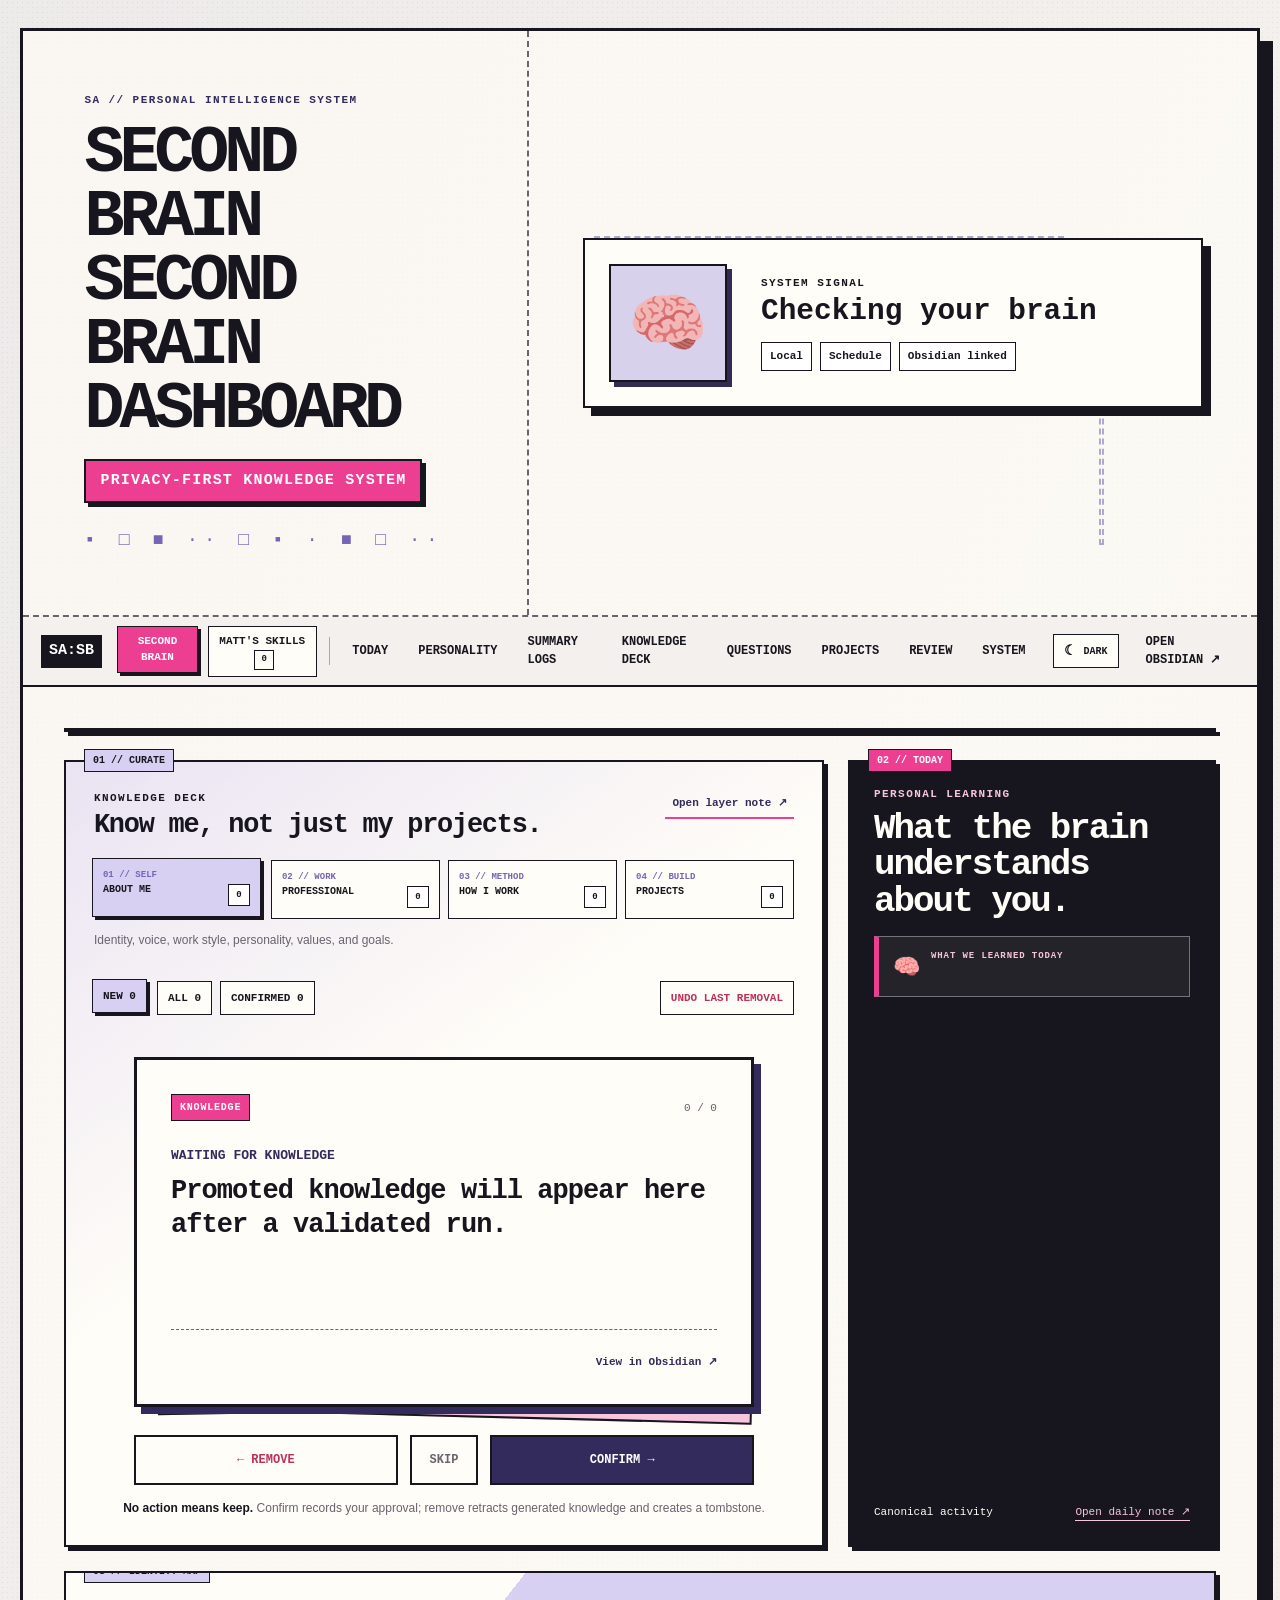
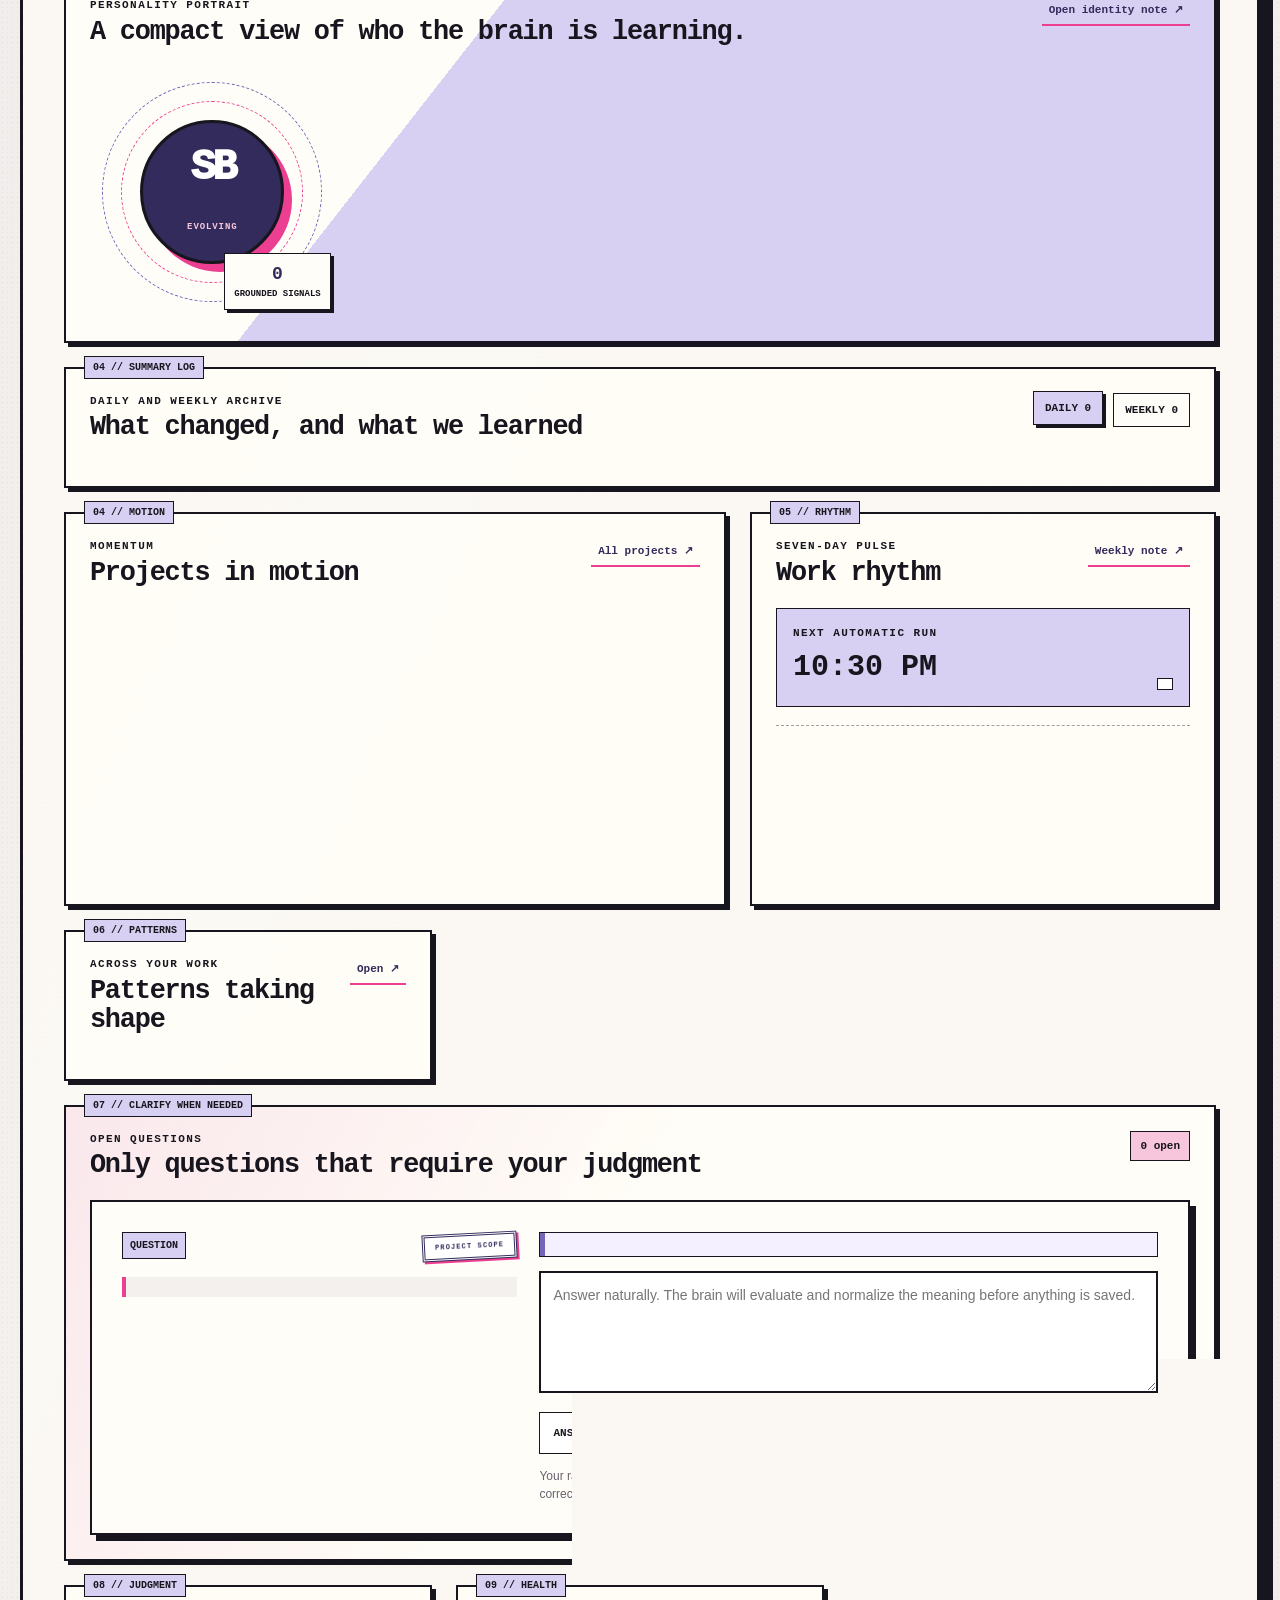
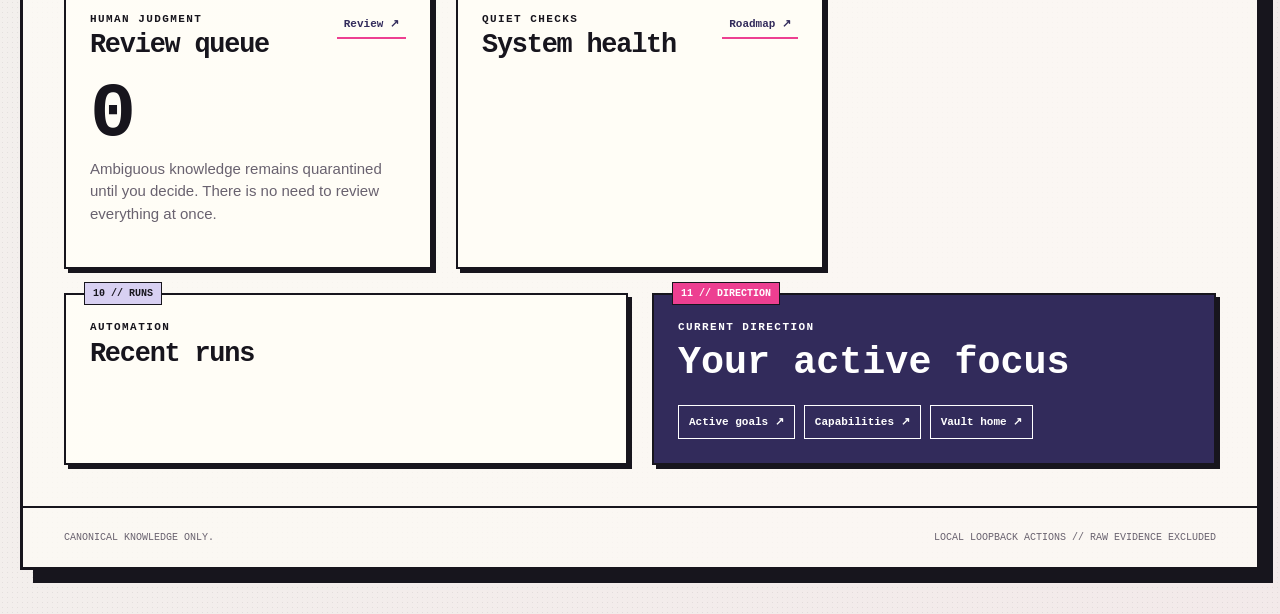
==== commit c827b44e: "Document repository boundaries and add personality portrait" ====
--- a/assets/dashboard/index.html
+++ b/assets/dashboard/index.html
@@ -373,6 +373,29 @@
     .learning-topic-assessment { margin: 5px 0 0; color: #bdb4c1; font-size: 11px; line-height: 1.45; }
     .briefing-foot { display: flex; justify-content: space-between; gap: 12px; margin-top: auto; padding-top: 22px; font-family: var(--mono); font-size: 11px; }
     .briefing-foot a { color: var(--pink-soft); border-bottom: 1px solid currentColor; }
+
+    .personality-panel { grid-column: span 12; overflow: hidden; background: linear-gradient(128deg, var(--paper-bright) 0 32%, var(--purple-soft) 32% 100%); }
+    .personality-map { display: grid; grid-template-columns: minmax(210px, 0.7fr) minmax(0, 2.3fr); gap: clamp(22px, 4vw, 54px); align-items: center; }
+    .personality-core { position: relative; display: grid; place-items: center; min-height: 250px; }
+    .personality-core::before, .personality-core::after { content: ""; position: absolute; border: 1.5px dashed var(--purple); border-radius: 50%; }
+    .personality-core::before { width: 218px; height: 218px; animation: personality-orbit 26s linear infinite; }
+    .personality-core::after { width: 180px; height: 180px; border-color: var(--pink); animation: personality-orbit 18s linear infinite reverse; }
+    .personality-orb { position: relative; z-index: 1; display: grid; place-items: center; width: 144px; height: 144px; padding: 14px; border: 3px solid var(--ink); border-radius: 50%; background: var(--purple-deep); color: white; box-shadow: 8px 8px 0 var(--pink); text-align: center; }
+    .personality-initials { font-family: var(--mono); font-size: 42px; font-weight: 950; line-height: 0.95; letter-spacing: -0.08em; }
+    .personality-status { margin-top: 7px; color: var(--pink-soft); font-family: var(--mono); font-size: 9px; font-weight: 900; letter-spacing: 0.1em; text-transform: uppercase; }
+    .personality-measure { position: absolute; z-index: 2; right: 4px; bottom: 7px; padding: 7px 9px; border: 1.5px solid var(--ink); background: var(--paper-bright); box-shadow: 3px 3px 0 var(--ink); font-family: var(--mono); font-size: 9px; font-weight: 900; text-align: center; text-transform: uppercase; }
+    .personality-measure strong { display: block; color: var(--purple-deep); font-size: 18px; }
+    .personality-facets { display: grid; grid-template-columns: repeat(3, minmax(0, 1fr)); gap: 10px; }
+    .personality-facet { position: relative; min-width: 0; min-height: 135px; padding: 14px; border: 1.5px solid var(--ink); background: rgba(255, 255, 255, 0.82); box-shadow: 3px 3px 0 var(--ink); transition: transform var(--motion-fast) var(--ease-smooth), box-shadow var(--motion-fast) var(--ease-smooth); }
+    .personality-facet:hover { transform: translateY(-3px); box-shadow: 4px 6px 0 var(--ink); }
+    .personality-facet-head { display: flex; align-items: center; gap: 8px; margin-bottom: 9px; }
+    .personality-marker { display: grid; place-items: center; min-width: 38px; height: 24px; padding-inline: 5px; background: var(--ink); color: white; font-family: var(--mono); font-size: 8px; font-weight: 950; letter-spacing: 0.06em; }
+    .personality-facet-title { min-width: 0; font-family: var(--mono); font-size: 11px; font-weight: 950; text-transform: uppercase; }
+    .personality-facet-count { margin-left: auto; color: var(--muted); font-family: var(--mono); font-size: 9px; }
+    .personality-signals { display: grid; gap: 7px; margin: 0; padding: 0; list-style: none; }
+    .personality-signal { display: -webkit-box; overflow: hidden; color: var(--muted); font-size: 12px; line-height: 1.42; -webkit-box-orient: vertical; -webkit-line-clamp: 2; }
+    .personality-signal::before { content: "\25AA"; margin-right: 6px; color: var(--pink); }
+    .personality-forming { color: var(--muted); font-family: var(--mono); font-size: 10px; font-style: italic; }
 
     .summary-panel { grid-column: span 12; }
     .summary-tabs { display: flex; flex-wrap: wrap; gap: 8px; }
@@ -1259,85 +1282,120 @@
     .skills-source blockquote { margin: 14px 0; padding-left: 14px; border-left: 3px solid var(--skills-accent); }
     .skills-library-note { margin: 18px 0 0; color: var(--skills-muted); font-size: 13px; text-align: center; }
 
+    /* Solid, High-Contrast Animate-UI Design (No Glassmorphism, 60fps Micro-Animations) */
     .skills-library {
-      --reader-bg: #0b0b0c;
-      --reader-panel: #111113;
-      --reader-panel-raised: #18181b;
-      --reader-line: #2a2a2e;
-      --reader-text: #f2f1f3;
-      --reader-muted: #a6a3aa;
-      --reader-accent: #f1b832;
-      overflow: clip;
-      border: 1px solid #26262a;
-      border-radius: 22px;
+      --reader-bg: #09090b;
+      --reader-panel: #121215;
+      --reader-panel-raised: #18181c;
+      --reader-line: #27272a;
+      --reader-text: #ffffff;
+      --reader-muted: #a1a1aa;
+      --reader-accent: #f59e0b;
+      --reader-accent-dark: #271e0c;
+      overflow: hidden;
+      border: 1px solid #27272a;
+      border-radius: 16px;
       background: var(--reader-bg);
       color: var(--reader-text);
       font-family: var(--sans);
+      box-shadow: 0 25px 60px rgba(0, 0, 0, 0.6);
     }
     .skills-library-bar {
       display: flex;
       justify-content: space-between;
       gap: 18px;
       align-items: center;
-      min-height: 78px;
-      padding: 14px 20px;
+      min-height: 70px;
+      padding: 14px 24px;
       border-bottom: 1px solid var(--reader-line);
-      background: #101012;
+      background: #111115;
     }
     .skills-library-kicker {
+      display: flex;
+      align-items: center;
+      gap: 8px;
       color: var(--reader-accent);
-      font-size: 12px;
+      font-size: 11px;
       font-weight: 800;
-      letter-spacing: 0.09em;
+      letter-spacing: 0.1em;
       text-transform: uppercase;
     }
+    .skills-library-kicker::before {
+      content: "";
+      width: 7px;
+      height: 7px;
+      border-radius: 50%;
+      background: var(--reader-accent);
+      box-shadow: 0 0 10px var(--reader-accent);
+      animation: animateUiPulse 2s infinite ease-in-out;
+    }
+    @keyframes animateUiPulse {
+      0%, 100% { transform: scale(1); opacity: 1; }
+      50% { transform: scale(1.3); opacity: 0.6; }
+    }
     .skills-library-bar h2 {
-      margin: 3px 0 0;
-      font-size: clamp(23px, 2.4vw, 31px);
-      line-height: 1;
-      letter-spacing: -0.045em;
-    }
-    .skills-library-toolbar { display: flex; gap: 8px; align-items: center; }
+      margin: 2px 0 0;
+      font-size: clamp(22px, 2.2vw, 26px);
+      line-height: 1.1;
+      letter-spacing: -0.04em;
+      font-weight: 800;
+      color: #ffffff;
+    }
+    .skills-library-toolbar { display: flex; gap: 10px; align-items: center; }
     .skills-library-meta {
-      display: grid;
-      grid-template-columns: auto auto;
-      gap: 9px;
+      display: flex;
       align-items: baseline;
+      gap: 6px;
       color: var(--reader-muted);
-      font-size: 14px;
+      font-size: 13px;
       font-weight: 650;
     }
-    .skills-library-meta strong { color: var(--reader-text); font-size: 23px; letter-spacing: -0.04em; }
+    .skills-library-meta strong { color: var(--reader-text); font-size: 20px; letter-spacing: -0.04em; }
     .skills-library-tool,
     .skills-view-tab,
     .skills-package-file {
-      border: 1px solid #3b3a3f;
+      display: inline-flex;
+      align-items: center;
+      justify-content: center;
+      gap: 6px;
+      min-height: 36px;
+      padding: 0 14px;
+      border: 1px solid #27272a;
       border-radius: 8px;
-      background: transparent;
-      color: #b9b6bd;
+      background: #18181b;
+      color: #a1a1aa;
       cursor: pointer;
-      font: 750 12px/1 var(--sans);
-    }
-    .skills-library-tool { min-height: 36px; padding: 0 12px; }
+      font: 700 12px/1 var(--sans);
+      transition: all 180ms cubic-bezier(0.16, 1, 0.3, 1);
+      position: relative;
+    }
     .skills-library-tool:hover,
-    .skills-library-tool:focus-visible,
+    .skills-view-tab:hover,
+    .skills-package-file:hover {
+      border-color: #3f3f46;
+      background: #27272a;
+      color: #ffffff;
+      transform: translateY(-1px);
+    }
+    .skills-library-tool:active,
+    .skills-view-tab:active,
+    .skills-package-file:active {
+      transform: scale(0.96);
+    }
     .skills-library-tool.active,
-    .skills-view-tab:hover,
-    .skills-view-tab:focus-visible,
     .skills-view-tab.active,
-    .skills-package-file:hover,
-    .skills-package-file:focus-visible,
     .skills-package-file.active {
       border-color: var(--reader-accent);
-      background: #28231a;
+      background: #271e0c;
       color: var(--reader-accent);
+      box-shadow: 0 0 12px rgba(245, 158, 11, 0.2);
     }
     .skills-workbench {
       display: grid;
-      grid-template-columns: minmax(250px, 286px) minmax(0, 1fr);
+      grid-template-columns: minmax(260px, 300px) minmax(0, 1fr);
       align-items: start;
-      min-height: 640px;
-      transition: grid-template-columns 160ms ease;
+      min-height: 660px;
+      transition: grid-template-columns 240ms cubic-bezier(0.16, 1, 0.3, 1);
     }
     .skills-workbench.catalog-collapsed { grid-template-columns: 0 minmax(0, 1fr); }
     .skills-workbench.catalog-collapsed .skills-navigation {
@@ -1351,130 +1409,340 @@
       position: sticky;
       top: 0;
       max-height: 100vh;
-      overflow: auto;
+      overflow-y: auto;
       border-right: 1px solid var(--reader-line);
-      background: #0e0e10;
-      scrollbar-color: #3c3b40 transparent;
+      background: #111115;
+      scrollbar-color: #27272a transparent;
       scrollbar-width: thin;
-      transition: opacity 140ms ease;
     }
     .skills-navigation-head {
-      padding: 16px;
+      padding: 16px 18px;
       border-bottom: 1px solid var(--reader-line);
-      background: #141416;
+      background: #16161c;
     }
     .skills-navigation-head > p:first-child {
-      margin: 0 0 13px;
-      color: #c8c5cc;
-      font-size: 12px;
+      margin: 0 0 12px;
+      color: var(--reader-muted);
+      font-size: 11.5px;
       line-height: 1.45;
     }
-    .skills-navigation-search { display: grid; gap: 8px; }
-    .skills-navigation-search span {
+    .search-input-wrapper {
+      position: relative;
+      display: flex;
+      align-items: center;
+    }
+    .search-input-wrapper .search-icon {
+      position: absolute;
+      left: 12px;
       color: var(--reader-muted);
-      font-size: 12px;
-      font-weight: 750;
-      letter-spacing: 0.05em;
-      text-transform: uppercase;
+      pointer-events: none;
+      transition: color 180ms ease, transform 180ms ease;
     }
     .skills-navigation-search input {
       width: 100%;
-      min-height: 39px;
-      padding: 0 13px;
-      border: 1px solid #3a393e;
-      border-radius: 9px;
-      background: #0b0b0d;
-      color: white;
-      font: 600 15px/1 var(--sans);
+      min-height: 38px;
+      padding: 0 38px 0 34px;
+      border: 1px solid #27272a;
+      border-radius: 8px;
+      background: #09090b;
+      color: #ffffff;
+      font: 600 13px/1 var(--sans);
+      transition: all 180ms cubic-bezier(0.16, 1, 0.3, 1);
     }
     .skills-navigation-search input:focus {
-      outline: 2px solid color-mix(in srgb, var(--reader-accent) 55%, transparent);
-      outline-offset: 2px;
+      outline: none;
       border-color: var(--reader-accent);
-    }
-    .skills-navigation-count { margin: 12px 0 0 !important; color: var(--reader-muted) !important; font-size: 12px !important; }
-    .skills-nav-group + .skills-nav-group { border-top: 1px solid var(--reader-line); }
-    .skills-nav-group-head {
-      display: grid;
-      width: 100%;
-      grid-template-columns: auto minmax(0, 1fr) auto;
-      gap: 10px;
-      align-items: center;
-      padding: 14px 15px;
+      background: #18181b;
+      box-shadow: 0 0 0 3px rgba(245, 158, 11, 0.25);
+    }
+    .skills-navigation-search input:focus ~ .search-icon,
+    .search-input-wrapper:focus-within .search-icon {
+      color: var(--reader-accent);
+      transform: scale(1.1);
+    }
+    .search-shortcut-badge {
+      position: absolute;
+      right: 10px;
+      pointer-events: none;
+    }
+    .search-shortcut-badge kbd {
+      padding: 2px 6px;
+      border: 1px solid #3f3f46;
+      border-radius: 4px;
+      background: #18181b;
+      color: var(--reader-muted);
+      font: 700 10px/1 var(--mono);
+    }
+    .search-clear-btn {
+      position: absolute;
+      right: 32px;
       border: 0;
       background: transparent;
-      color: inherit;
+      color: var(--reader-muted);
       cursor: pointer;
+      font-size: 16px;
+      line-height: 1;
+      padding: 2px 6px;
+      transition: color 150ms ease, transform 150ms ease;
+    }
+    .search-clear-btn:hover { color: #ffffff; transform: scale(1.2); }
+    .skills-navigation-count { margin: 10px 0 0 !important; color: var(--reader-muted) !important; font-size: 11.5px !important; }
+    
+    /* Animate-UI Files Component Styling */
+    .animate-ui-files {
+      display: flex;
+      flex-direction: column;
+      gap: 2px;
+      padding: 8px 6px;
+    }
+    .animate-ui-folder-item {
+      border-radius: 8px;
+      transition: background-color 150ms ease;
+    }
+    .animate-ui-folder-trigger {
+      display: flex;
+      align-items: center;
+      gap: 8px;
+      width: 100%;
+      padding: 9px 10px;
+      border: 0;
+      border-radius: 6px;
+      background: transparent;
+      color: #e4e4e7;
+      cursor: pointer;
+      font-size: 13px;
+      font-weight: 700;
       text-align: left;
-    }
-    .skills-nav-group-head:hover,
-    .skills-nav-group-head:focus-visible { background: #171719; }
-    .skills-nav-group-head::before {
-      content: "›";
-      grid-column: 1;
-      grid-row: 1;
-      color: #77747c;
-      font-size: 18px;
-      transform-origin: center;
-      transition: transform 140ms ease;
-    }
-    .skills-nav-group.open .skills-nav-group-head::before { transform: rotate(90deg); color: var(--reader-accent); }
-    .skills-nav-group-index { display: none; }
-    .skills-nav-group-title { grid-column: 2; }
-    .skills-nav-group-count { grid-column: 3; }
-    .skills-nav-group-title { font-size: 15px; font-weight: 800; }
-    .skills-nav-group-count { color: #706d75; font: 700 11px/1 var(--mono); }
-    .skills-nav-group-hint {
-      margin: -5px 15px 11px 40px;
-      color: #77747c;
+      transition: background-color 150ms ease, color 150ms ease;
+    }
+    .animate-ui-folder-trigger:hover {
+      background: #18181c;
+      color: #ffffff;
+    }
+    .animate-ui-chevron {
+      display: flex;
+      align-items: center;
+      color: #71717a;
+      transition: transform 250ms cubic-bezier(0.32, 0.72, 0, 1), color 200ms ease;
+    }
+    .animate-ui-folder-item[data-state="open"] .animate-ui-chevron {
+      transform: rotate(90deg);
+      color: var(--reader-accent);
+    }
+    .animate-ui-folder-icon {
+      display: flex;
+      align-items: center;
+      color: #71717a;
+      transition: color 200ms ease, transform 200ms ease;
+    }
+    .animate-ui-folder-item[data-state="open"] .animate-ui-folder-icon {
+      color: var(--reader-accent);
+      transform: scale(1.1);
+    }
+    .animate-ui-folder-name {
+      flex: 1;
+      overflow: hidden;
+      text-overflow: ellipsis;
+      white-space: nowrap;
+    }
+    .animate-ui-folder-badge {
+      padding: 1px 6px;
+      border: 1px solid #27272a;
+      border-radius: 999px;
+      background: #18181b;
+      color: #a1a1aa;
+      font: 700 10px/1 var(--mono);
+    }
+    .animate-ui-folder-item[data-state="open"] .animate-ui-folder-badge {
+      border-color: var(--reader-accent);
+      background: #271e0c;
+      color: var(--reader-accent);
+    }
+    .animate-ui-folder-panel {
+      display: grid;
+      grid-template-rows: 0fr;
+      opacity: 0;
+      transition: grid-template-rows 280ms cubic-bezier(0.32, 0.72, 0, 1), opacity 220ms ease;
+    }
+    .animate-ui-folder-item[data-state="open"] .animate-ui-folder-panel {
+      grid-template-rows: 1fr;
+      opacity: 1;
+    }
+    .animate-ui-sub-files {
+      overflow: hidden;
+      position: relative;
+      margin-left: 17px;
+      padding: 4px 0 6px 12px;
+      border-left: 1px dashed #27272a;
+      display: flex;
+      flex-direction: column;
+      gap: 3px;
+    }
+    .animate-ui-folder-hint {
+      margin: 2px 6px 8px 8px;
+      color: #71717a;
       font-size: 11px;
       line-height: 1.4;
     }
-    .skills-nav-group:not(.open) .skills-nav-group-hint,
-    .skills-nav-group:not(.open) .skills-nav-items { display: none; }
-    .skills-nav-items { padding-bottom: 7px; }
-    .skills-nav-skill {
-      display: grid;
-      position: relative;
-      width: 100%;
-      grid-template-columns: 15px minmax(0, 1fr);
-      gap: 11px;
+    .animate-ui-file-item {
+      display: flex;
       align-items: center;
-      min-height: 43px;
-      padding: 8px 15px;
-      border: 0;
-      border-left: 3px solid transparent;
+      gap: 8px;
+      width: calc(100% - 8px);
+      margin: 1px 4px;
+      padding: 6px 10px;
+      border: 1px solid transparent;
+      border-radius: 6px;
       background: transparent;
-      color: #aaa7ae;
+      color: #a1a1aa;
       cursor: pointer;
+      font-size: 12.5px;
+      font-weight: 600;
       text-align: left;
-    }
-    .skills-nav-skill::before {
-      content: "▷";
-      color: #68656c;
-      font-size: 11px;
-      line-height: 1;
-    }
-    .skills-nav-skill:hover,
-    .skills-nav-skill:focus-visible { background: #171719; color: white; }
-    .skills-nav-skill.active {
-      border-left-color: var(--reader-accent);
-      background: #1a1a1d;
+      transition: all 180ms cubic-bezier(0.16, 1, 0.3, 1);
+    }
+    .animate-ui-folder-item[data-state="open"] .animate-ui-file-item {
+      animation: animateUiFileItemSlide 220ms cubic-bezier(0.16, 1, 0.3, 1) forwards;
+    }
+    .animate-ui-folder-item[data-state="open"] .animate-ui-file-item:nth-child(1) { animation-delay: 20ms; }
+    .animate-ui-folder-item[data-state="open"] .animate-ui-file-item:nth-child(2) { animation-delay: 40ms; }
+    .animate-ui-folder-item[data-state="open"] .animate-ui-file-item:nth-child(3) { animation-delay: 60ms; }
+    .animate-ui-folder-item[data-state="open"] .animate-ui-file-item:nth-child(4) { animation-delay: 80ms; }
+    .animate-ui-folder-item[data-state="open"] .animate-ui-file-item:nth-child(5) { animation-delay: 100ms; }
+    @keyframes animateUiFileItemSlide {
+      from { opacity: 0; transform: translateX(-6px); }
+      to { opacity: 1; transform: translateX(0); }
+    }
+    .animate-ui-file-item:hover {
+      background: #18181b;
+      color: #ffffff;
+      transform: translateX(3px);
+    }
+    .animate-ui-file-item.active {
+      border-color: var(--reader-accent);
+      background: #271e0c;
       color: var(--reader-accent);
-    }
-    .skills-nav-skill.active::before { content: "▶"; color: var(--reader-accent); }
-    .skills-nav-skill-name { overflow-wrap: anywhere; font-size: 12.5px; font-weight: 750; line-height: 1.25; }
-    .skills-navigation-empty { padding: 28px 20px; color: var(--reader-muted); font-size: 14px; text-align: center; }
+      font-weight: 750;
+      box-shadow: inset 3px 0 0 var(--reader-accent), 0 2px 8px rgba(0,0,0,0.4);
+    }
+    .animate-ui-file-icon {
+      display: flex;
+      align-items: center;
+      color: #52525b;
+      transition: color 150ms ease;
+    }
+    .animate-ui-file-item:hover .animate-ui-file-icon,
+    .animate-ui-file-item.active .animate-ui-file-icon {
+      color: var(--reader-accent);
+    }
+    .animate-ui-file-name {
+      flex: 1;
+      overflow: hidden;
+      text-overflow: ellipsis;
+      white-space: nowrap;
+    }
+    .animate-ui-git-status {
+      padding: 2px 6px;
+      border-radius: 4px;
+      font: 700 9px/1 var(--mono);
+      text-transform: uppercase;
+    }
+    .animate-ui-git-status.manual {
+      background: #271e0c;
+      color: var(--reader-accent);
+      border: 1px solid rgba(245, 158, 11, 0.4);
+    }
+    .animate-ui-git-status.automatic,
+    .animate-ui-git-status.auto {
+      background: #052e16;
+      color: #4ade80;
+      border: 1px solid rgba(34, 197, 94, 0.4);
+    }
     .skills-document {
       min-width: 0;
-      min-height: 640px;
+      min-height: 660px;
       background: var(--reader-bg);
     }
     .skills-document-empty { padding: 60px; color: var(--reader-muted); font-size: 18px; }
     .skills-document-hero {
-      padding: 24px clamp(26px, 4vw, 46px);
+      padding: 24px clamp(24px, 4vw, 42px);
       border-bottom: 1px solid var(--reader-line);
-      background: #171719;
+      background: #121215;
+      animation: animateUiFadeIn 280ms cubic-bezier(0.16, 1, 0.3, 1) forwards;
+    }
+    @keyframes animateUiFadeIn {
+      from { opacity: 0; transform: translateY(10px); }
+      to { opacity: 1; transform: translateY(0); }
+    }
+    .skills-breadcrumbs {
+      display: flex;
+      align-items: center;
+      gap: 8px;
+      margin-bottom: 12px;
+      font-size: 12px;
+      color: var(--reader-muted);
+    }
+    .skills-bc-item {
+      border: 0;
+      background: transparent;
+      color: var(--reader-accent);
+      cursor: pointer;
+      font-weight: 700;
+      padding: 0;
+    }
+    .skills-bc-item:hover { text-decoration: underline; }
+    .skills-bc-sep { color: rgba(255, 255, 255, 0.2); }
+    .skills-bc-current { color: white; font-weight: 700; }
+    .skills-document-header-row {
+      display: flex;
+      justify-content: space-between;
+      gap: 20px;
+      align-items: flex-start;
+      margin-bottom: 16px;
+    }
+    .skills-cmd-banner {
+      display: flex;
+      align-items: center;
+      gap: 12px;
+      padding: 8px 14px;
+      border: 1px solid rgba(241, 184, 50, 0.25);
+      border-radius: 12px;
+      background: rgba(20, 20, 25, 0.8);
+      box-shadow: 0 4px 20px rgba(0, 0, 0, 0.4);
+    }
+    .skills-cmd-code {
+      display: flex;
+      align-items: center;
+      gap: 6px;
+      font-family: var(--mono);
+      font-size: 13px;
+      font-weight: 700;
+    }
+    .skills-cmd-prompt { color: var(--reader-accent); }
+    .skills-cmd-text { color: white; }
+    .skills-cmd-copy-btn {
+      display: flex;
+      align-items: center;
+      gap: 6px;
+      padding: 6px 11px;
+      border: 1px solid rgba(255, 255, 255, 0.12);
+      border-radius: 8px;
+      background: rgba(255, 255, 255, 0.05);
+      color: #d0cdd5;
+      cursor: pointer;
+      font-size: 11.5px;
+      font-weight: 700;
+      transition: all 160ms ease;
+    }
+    .skills-cmd-copy-btn:hover {
+      border-color: var(--reader-accent);
+      background: rgba(241, 184, 50, 0.12);
+      color: var(--reader-accent);
+    }
+    .skills-cmd-copy-btn.copied {
+      border-color: #22c55e;
+      background: rgba(34, 197, 94, 0.15);
+      color: #4ade80;
     }
     .skills-document-kicker {
       color: var(--reader-accent);
@@ -1700,64 +1968,109 @@
       letter-spacing: -0.055em;
     }
     .skills-package-hero p { max-width: 720px; margin: 0; color: #b7b4bb; font-size: 14px; line-height: 1.5; }
-    .skills-package-stats { display: flex; gap: 8px; }
+    .skills-package-hero {
+      display: grid;
+      grid-template-columns: minmax(0, 1fr) auto;
+      gap: 24px;
+      align-items: end;
+      padding: 30px clamp(26px, 4vw, 46px) 24px;
+      border-bottom: 1px solid var(--reader-line);
+      background: #121215;
+    }
+    .skills-package-hero h3 {
+      max-width: 680px;
+      margin: 6px 0 9px;
+      font-size: clamp(28px, 4vw, 42px);
+      line-height: 1;
+      letter-spacing: -0.05em;
+      color: #ffffff;
+    }
+    .skills-package-hero p { max-width: 720px; margin: 0; color: #a1a1aa; font-size: 14px; line-height: 1.5; }
+    .skills-package-stats { display: flex; gap: 10px; }
     .skills-package-stat {
-      min-width: 88px;
-      padding: 12px;
-      border: 1px solid #39383d;
+      min-width: 90px;
+      padding: 12px 14px;
+      border: 1px solid #27272a;
       border-radius: 10px;
-      background: rgba(10, 10, 11, 0.54);
-    }
-    .skills-package-stat strong { display: block; color: white; font-size: 22px; letter-spacing: -0.04em; }
-    .skills-package-stat span { color: #858189; font-size: 10px; font-weight: 750; text-transform: uppercase; }
+      background: #18181b;
+      transition: all 180ms ease;
+    }
+    .skills-package-stat:hover {
+      border-color: var(--reader-accent);
+      transform: translateY(-2px);
+    }
+    .skills-package-stat strong { display: block; color: #ffffff; font-size: 22px; letter-spacing: -0.04em; }
+    .skills-package-stat span { color: #71717a; font-size: 10px; font-weight: 750; text-transform: uppercase; }
     .skills-capability-section { padding: 26px clamp(26px, 4vw, 46px) 42px; }
     .skills-section-heading {
       display: flex;
       justify-content: space-between;
       gap: 20px;
       align-items: end;
-      margin-bottom: 15px;
-    }
-    .skills-section-heading h4 { margin: 0; font-size: 20px; letter-spacing: -0.025em; }
-    .skills-section-heading p { max-width: 520px; margin: 0; color: #817e86; font-size: 12px; text-align: right; }
+      margin-bottom: 16px;
+    }
+    .skills-section-heading h4 { margin: 0; font-size: 19px; letter-spacing: -0.02em; color: #ffffff; }
+    .skills-section-heading p { max-width: 520px; margin: 0; color: #a1a1aa; font-size: 12px; text-align: right; }
     .skills-capability-grid {
       display: grid;
       grid-template-columns: repeat(3, minmax(0, 1fr));
-      gap: 10px;
+      gap: 14px;
     }
     .skills-capability-card {
       min-width: 0;
-      padding: 16px;
-      border: 1px solid var(--reader-line);
+      padding: 18px;
+      border: 1px solid #27272a;
       border-radius: 12px;
-      background: #121214;
+      background: #121215;
+      transition: all 200ms cubic-bezier(0.16, 1, 0.3, 1);
+    }
+    .skills-capability-card:hover {
+      border-color: var(--reader-accent);
+      background: #16161c;
+      transform: translateY(-3px);
+      box-shadow: 0 12px 30px rgba(0, 0, 0, 0.5), 0 0 15px rgba(245, 158, 11, 0.1);
     }
     .skills-capability-card-head {
       display: flex;
       justify-content: space-between;
       gap: 12px;
       align-items: center;
-      margin-bottom: 7px;
-    }
-    .skills-capability-card h5 { margin: 0; color: white; font-size: 15px; }
-    .skills-capability-card-count { color: var(--reader-accent); font: 800 10px/1 var(--mono); }
-    .skills-capability-card > p { min-height: 34px; margin: 0 0 12px; color: #87838c; font-size: 11px; line-height: 1.45; }
-    .skills-capability-skills { display: flex; flex-wrap: wrap; gap: 6px; }
+      margin-bottom: 8px;
+    }
+    .skills-capability-card h5 { margin: 0; color: #ffffff; font-size: 15px; font-weight: 750; }
+    .skills-capability-card-count {
+      padding: 2px 7px;
+      border: 1px solid #27272a;
+      border-radius: 999px;
+      background: #18181b;
+      color: var(--reader-accent);
+      font: 800 10.5px/1 var(--mono);
+    }
+    .skills-capability-card > p { min-height: 34px; margin: 0 0 14px; color: #a1a1aa; font-size: 11.5px; line-height: 1.45; }
+    .skills-capability-skills { display: flex; flex-wrap: wrap; gap: 7px; }
     .skills-capability-skill,
     .skills-dependency {
-      min-height: 29px;
-      padding: 0 9px;
-      border: 1px solid #37363b;
-      border-radius: 999px;
-      background: #1b1b1e;
-      color: #cbc8ce;
+      min-height: 30px;
+      padding: 0 11px;
+      border: 1px solid #27272a;
+      border-radius: 8px;
+      background: #18181b;
+      color: #e4e4e7;
       cursor: pointer;
-      font: 700 11px/1 var(--sans);
+      font: 700 11.5px/1 var(--sans);
+      transition: all 180ms cubic-bezier(0.16, 1, 0.3, 1);
     }
     .skills-capability-skill:hover,
-    .skills-capability-skill:focus-visible,
-    .skills-dependency:hover,
-    .skills-dependency:focus-visible { border-color: var(--reader-accent); color: var(--reader-accent); }
+    .skills-dependency:hover {
+      border-color: var(--reader-accent);
+      background: #271e0c;
+      color: var(--reader-accent);
+      transform: translateY(-2px) scale(1.03);
+    }
+    .skills-capability-skill:active,
+    .skills-dependency:active {
+      transform: scale(0.95);
+    }
     .skills-view-tabs {
       display: flex;
       gap: 7px;
@@ -1998,11 +2311,16 @@
       from { opacity: 0; transform: translateY(-7px); }
       to { opacity: 1; transform: translateY(0); }
     }
+    @keyframes personality-orbit {
+      to { transform: rotate(360deg); }
+    }
 
     @media (max-width: 1100px) {
       .hero { grid-template-columns: 1fr; }
       .hero-copy { border-right: 0; border-bottom: 2px dashed var(--muted); }
-      .knowledge-panel, .briefing-panel, .summary-panel, .questions-panel, .projects-panel, .pulse-panel { grid-column: span 12; }
+      .knowledge-panel, .briefing-panel, .personality-panel, .summary-panel, .questions-panel, .projects-panel, .pulse-panel { grid-column: span 12; }
+      .personality-map { grid-template-columns: minmax(190px, 0.55fr) minmax(0, 1.45fr); }
+      .personality-facets { grid-template-columns: repeat(2, minmax(0, 1fr)); }
       .patterns-panel, .review-panel, .health-panel { grid-column: span 6; }
       .health-panel { grid-column: span 12; }
       .matt-intro { grid-template-columns: 1fr; }
@@ -2058,8 +2376,10 @@
       .metric + .metric { border-left: 0; }
       .metric:nth-child(even) { border-left: 1.5px dashed var(--muted); }
       .metric:nth-child(n+3) { border-top: 1.5px dashed var(--muted); }
-      .knowledge-panel, .briefing-panel, .patterns-panel, .review-panel, .health-panel, .runs-panel, .focus-panel { grid-column: span 12; }
+      .knowledge-panel, .briefing-panel, .personality-panel, .patterns-panel, .review-panel, .health-panel, .runs-panel, .focus-panel { grid-column: span 12; }
       .knowledge-panel, .panel { padding: 20px; }
+      .personality-map, .personality-facets { grid-template-columns: 1fr; }
+      .personality-core { min-height: 225px; }
       .review-toolbar { grid-template-columns: 1fr; }
       .review-card-list { grid-template-columns: 1fr; }
       .knowledge-panel, .briefing-panel { min-height: auto; }
@@ -2201,6 +2521,7 @@
       <button class="workspace-tab" type="button" role="tab" aria-selected="false" data-workspace-view="matt">Matt's skills <span class="workspace-tab-count" id="matt-tab-count">0</span></button>
       <span class="nav-divider" aria-hidden="true"></span>
       <a class="brain-section-link" href="#today">Today</a>
+      <a class="brain-section-link" href="#personality">Personality</a>
       <a class="brain-section-link" href="#summaries">Summary logs</a>
       <a class="brain-section-link" href="#knowledge">Knowledge Deck</a>
       <a class="brain-section-link" href="#questions">Questions</a>
@@ -2285,7 +2606,27 @@
           </div>
         </section>
 
-        <section class="panel summary-panel" id="summaries" data-index="03 // SUMMARY LOG" aria-labelledby="summaries-title">
+        <section class="panel personality-panel" id="personality" data-index="03 // IDENTITY MAP" aria-labelledby="personality-title">
+          <div class="panel-head">
+            <div>
+              <div class="panel-label">Personality portrait</div>
+              <h2 class="panel-title" id="personality-title">A compact view of who the brain is learning.</h2>
+            </div>
+            <a class="panel-link" id="personality-link" href="#">Open identity note ↗</a>
+          </div>
+          <div class="personality-map">
+            <div class="personality-core" aria-label="Evolving identity summary">
+              <div class="personality-orb">
+                <span class="personality-initials" id="personality-initials">SB</span>
+                <span class="personality-status" id="personality-status">Evolving</span>
+              </div>
+              <div class="personality-measure"><strong id="personality-signal-count">0</strong><span>grounded signals</span></div>
+            </div>
+            <div class="personality-facets" id="personality-facets"></div>
+          </div>
+        </section>
+
+        <section class="panel summary-panel" id="summaries" data-index="04 // SUMMARY LOG" aria-labelledby="summaries-title">
           <div class="panel-head">
             <div><div class="panel-label">Daily and weekly archive</div><h2 class="panel-title" id="summaries-title">What changed, and what we learned</h2></div>
             <div class="summary-tabs" role="tablist" aria-label="Summary log type">
@@ -2408,8 +2749,12 @@
             <div class="skills-navigation-head">
               <p>Expand a capability, then choose a skill. Categories stay folded until you need them.</p>
               <label class="skills-navigation-search">
-                <span>Search all skills</span>
-                <input id="matt-search" type="search" autocomplete="off" placeholder="Bug, spec, review…">
+                <div class="search-input-wrapper">
+                  <svg class="search-icon" width="14" height="14" viewBox="0 0 24 24" fill="none" stroke="currentColor" stroke-width="2.5"><circle cx="11" cy="11" r="8"/><path d="m21 21-4.3-4.3"/></svg>
+                  <input id="matt-search" type="search" autocomplete="off" placeholder="Search skills (press /)...">
+                  <button id="matt-search-clear" class="search-clear-btn" type="button" aria-label="Clear search" hidden>×</button>
+                  <span class="search-shortcut-badge"><kbd>/</kbd></span>
+                </div>
               </label>
               <p class="skills-navigation-count" id="matt-results-count" aria-live="polite"></p>
             </div>
@@ -3124,46 +3469,91 @@
       const renderMattLibraryNavigation = () => {
         const visible = visibleLibrarySkills();
         setText("matt-results-count", `${visible.length} of ${mattSkills.installed_count || 0} skills shown`);
+        const searchClear = byId("matt-search-clear");
+        if (searchClear) searchClear.hidden = !mattLibraryQuery.trim();
+
         const navigation = byId("matt-catalog-nav");
         navigation.replaceChildren();
         if (!visible.length) {
           navigation.append(make("div", "skills-navigation-empty", "No skills match that search."));
           return;
         }
-        (mattSkills.lanes || []).forEach((lane, laneIndex) => {
+
+        const filesRoot = make("div", "animate-ui-files");
+
+        (mattSkills.lanes || []).forEach((lane) => {
           const laneSkills = visible.filter((skill) => skill.lane === lane.id);
           if (!laneSkills.length) return;
+
           const expanded = Boolean(mattLibraryQuery.trim()) || mattExpandedLanes.has(lane.id);
-          const group = make("section", `skills-nav-group${expanded ? " open" : ""}`);
-          const heading = make("button", "skills-nav-group-head");
-          heading.type = "button";
-          heading.setAttribute("aria-expanded", String(expanded));
-          heading.append(
-            make("span", "skills-nav-group-index", String(laneIndex + 1).padStart(2, "0")),
-            make("span", "skills-nav-group-title", lane.label),
-            make("span", "skills-nav-group-count", String(laneSkills.length).padStart(2, "0")),
-          );
-          heading.addEventListener("click", () => {
-            if (mattExpandedLanes.has(lane.id)) mattExpandedLanes.delete(lane.id);
-            else mattExpandedLanes.add(lane.id);
+
+          const folderItem = make("div", "animate-ui-folder-item");
+          folderItem.dataset.value = lane.id;
+          folderItem.dataset.state = expanded ? "open" : "closed";
+
+          const trigger = make("button", "animate-ui-folder-trigger");
+          trigger.type = "button";
+          trigger.setAttribute("aria-expanded", String(expanded));
+
+          const folderSvg = expanded
+            ? `<svg width="15" height="15" viewBox="0 0 24 24" fill="none" stroke="currentColor" stroke-width="2" stroke-linecap="round" stroke-linejoin="round"><path d="M4 20h16a2 2 0 0 0 2-2V8a2 2 0 0 0-2-2h-7.93a2 2 0 0 1-1.66-.9l-.82-1.2A2 2 0 0 0 7.93 3H4a2 2 0 0 0-2 2v13c0 1.1.9 2 2 2z"/><path d="M2 10h20"/></svg>`
+            : `<svg width="15" height="15" viewBox="0 0 24 24" fill="none" stroke="currentColor" stroke-width="2" stroke-linecap="round" stroke-linejoin="round"><path d="M4 20h16a2 2 0 0 0 2-2V8a2 2 0 0 0-2-2h-7.93a2 2 0 0 1-1.66-.9l-.82-1.2A2 2 0 0 0 7.93 3H4a2 2 0 0 0-2 2v13c0 1.1.9 2 2 2z"/></svg>`;
+
+          const chevronSvg = `<svg width="14" height="14" viewBox="0 0 24 24" fill="none" stroke="currentColor" stroke-width="2.5" stroke-linecap="round" stroke-linejoin="round"><path d="m9 18 6-6-6-6"/></svg>`;
+
+          trigger.innerHTML = `
+            <span class="animate-ui-chevron">${chevronSvg}</span>
+            <span class="animate-ui-folder-icon">${folderSvg}</span>
+            <span class="animate-ui-folder-name">${lane.label}</span>
+            <span class="animate-ui-folder-badge">${String(laneSkills.length).padStart(2, "0")}</span>
+          `;
+
+          trigger.addEventListener("click", () => {
+            if (mattExpandedLanes.has(lane.id)) {
+              mattExpandedLanes.clear();
+            } else {
+              mattExpandedLanes.clear();
+              mattExpandedLanes.add(lane.id);
+            }
             renderMattLibraryNavigation();
           });
-          const items = make("div", "skills-nav-items");
-          items.hidden = !expanded;
+
+          const panel = make("div", "animate-ui-folder-panel");
+          const subFiles = make("div", "animate-ui-sub-files");
+
+          if (lane.hint) {
+            const hint = make("p", "animate-ui-folder-hint", lane.hint);
+            subFiles.append(hint);
+          }
+
           laneSkills.forEach((skill) => {
-            const button = make("button", `skills-nav-skill${skill.name === activeMattSkillName ? " active" : ""}`);
-            button.type = "button";
-            button.dataset.skill = skill.name;
-            button.setAttribute("aria-current", skill.name === activeMattSkillName ? "page" : "false");
-            button.append(make("span", "skills-nav-skill-name", `The /${skill.name} Skill`));
-            button.addEventListener("click", () => openMattSkillDocument(skill.name, { scroll: true }));
-            items.append(button);
+            const isActive = skill.name === activeMattSkillName;
+            const fileItem = make("button", `animate-ui-file-item${isActive ? " active" : ""}`);
+            fileItem.type = "button";
+            fileItem.dataset.skill = skill.name;
+
+            const cmdIcon = `<svg width="13" height="13" viewBox="0 0 24 24" fill="none" stroke="currentColor" stroke-width="2.2" stroke-linecap="round" stroke-linejoin="round"><path d="m4 17 6-6-6-6"/><line x1="12" y1="19" x2="20" y2="19"/></svg>`;
+
+            fileItem.innerHTML = `
+              <span class="animate-ui-file-icon">${cmdIcon}</span>
+              <span class="animate-ui-file-name">/${skill.name}</span>
+              <span class="animate-ui-git-status ${skill.mode}">${skill.mode}</span>
+            `;
+
+            fileItem.addEventListener("click", (e) => {
+              e.stopPropagation();
+              openMattSkillDocument(skill.name, { scroll: true });
+            });
+
+            subFiles.append(fileItem);
           });
-          const hint = make("p", "skills-nav-group-hint", lane.hint);
-          hint.hidden = !expanded;
-          group.append(heading, hint, items);
-          navigation.append(group);
+
+          panel.append(subFiles);
+          folderItem.append(trigger, panel);
+          filesRoot.append(folderItem);
         });
+
+        navigation.append(filesRoot);
       };
 
       const renderMattPackageOverview = () => {
@@ -3223,18 +3613,61 @@
       const renderMattSkillHero = (skill, skillIndex) => {
         const allSkills = mattSkills.skills || [];
         const hero = make("header", "skills-document-hero");
-        hero.append(
+
+        const breadcrumbs = make("div", "skills-breadcrumbs");
+        breadcrumbs.innerHTML = `
+          <button class="skills-bc-item" type="button" id="matt-bc-home">Capabilities</button>
+          <span class="skills-bc-sep">/</span>
+          <span class="skills-bc-lane">${mattLane(skill.lane).label}</span>
+          <span class="skills-bc-sep">/</span>
+          <span class="skills-bc-current">/${skill.name}</span>
+        `;
+        hero.append(breadcrumbs);
+
+        const titleRow = make("div", "skills-document-header-row");
+        const titleGroup = make("div");
+        titleGroup.append(
           make("div", "skills-document-kicker", mattLane(skill.lane).label),
           make("h3", "skills-document-title", `The /${skill.name} Skill`),
         );
+        titleRow.append(titleGroup);
+
+        const cmdBar = make("div", "skills-cmd-banner");
+        cmdBar.innerHTML = `
+          <div class="skills-cmd-code">
+            <span class="skills-cmd-prompt">$</span>
+            <span class="skills-cmd-text">/${skill.name}</span>
+          </div>
+          <button class="skills-cmd-copy-btn" type="button">
+            <svg width="14" height="14" viewBox="0 0 24 24" fill="none" stroke="currentColor" stroke-width="2" stroke-linecap="round" stroke-linejoin="round"><rect x="9" y="9" width="13" height="13" rx="2" ry="2"/><path d="M5 15H4a2 2 0 0 1-2-2V4a2 2 0 0 1 2-2h9a2 2 0 0 1 2 2v1"/></svg>
+            <span class="copy-label">Copy slash command</span>
+          </button>
+        `;
+        const copyBtn = cmdBar.querySelector(".skills-cmd-copy-btn");
+        copyBtn?.addEventListener("click", () => {
+          navigator.clipboard.writeText(`/${skill.name}`);
+          const label = copyBtn.querySelector(".copy-label");
+          if (label) {
+            label.textContent = "Copied!";
+            copyBtn.classList.add("copied");
+            setTimeout(() => {
+              label.textContent = "Copy slash command";
+              copyBtn.classList.remove("copied");
+            }, 1800);
+          }
+        });
+        titleRow.append(cmdBar);
+        hero.append(titleRow);
+
         const metaRow = make("div", "skills-document-meta-row");
         const meta = make("div", "skills-document-meta");
         const fileCount = (skill.package_files || []).length;
         meta.append(
-          make("span", "skills-document-pill", skill.group),
-          make("span", "skills-document-pill", mattModeShort(skill)),
-          make("span", "skills-document-pill", `${fileCount} package file${fileCount === 1 ? "" : "s"}`),
+          make("span", "skills-document-pill lane-pill", skill.group),
+          make("span", "skills-document-pill mode-pill", mattModeShort(skill)),
+          make("span", "skills-document-pill file-pill", `${fileCount} package file${fileCount === 1 ? "" : "s"}`),
         );
+
         const controls = make("div", "skills-document-actions");
         const views = make("div", "skills-view-tabs");
         [["overview", "Quick guide"], ["reference", "Full reference"]].forEach(([view, label]) => {
@@ -3247,19 +3680,32 @@
           });
           views.append(button);
         });
-        const previous = make("button", "skills-document-action", "←");
+
+        const previous = make("button", "skills-document-action", "← Prev");
         previous.type = "button";
         previous.title = "Previous skill";
         previous.disabled = skillIndex <= 0;
-        previous.addEventListener("click", () => openMattSkillDocument(allSkills[skillIndex - 1]?.name));
-        const next = make("button", "skills-document-action", "→");
+        previous.addEventListener("click", () => openMattSkillDocument(allSkills[skillIndex - 1]?.name, { scroll: true }));
+
+        const next = make("button", "skills-document-action", "Next →");
         next.type = "button";
         next.title = "Next skill";
         next.disabled = skillIndex < 0 || skillIndex >= allSkills.length - 1;
-        next.addEventListener("click", () => openMattSkillDocument(allSkills[skillIndex + 1]?.name));
+        next.addEventListener("click", () => openMattSkillDocument(allSkills[skillIndex + 1]?.name, { scroll: true }));
+
         controls.append(views, previous, next);
         metaRow.append(meta, controls);
         hero.append(metaRow);
+
+        setTimeout(() => {
+          byId("matt-bc-home")?.addEventListener("click", () => {
+            activeMattSkillName = "";
+            mattSkillView = "overview";
+            renderMattLibraryNavigation();
+            renderMattSkillDocument();
+          });
+        }, 0);
+
         return hero;
       };
 
@@ -3324,8 +3770,11 @@
           const button = make("button", `skills-package-file${file.path === activeFile.path ? " active" : ""}`);
           button.type = "button";
           button.dataset.path = file.path;
-          button.append(document.createTextNode(file.path));
-          if (file.kind === "instructions") button.append(make("small", "", "MAIN"));
+          
+          const fileIconSvg = `<svg class="skills-file-tree-icon" width="13" height="13" viewBox="0 0 24 24" fill="none" stroke="currentColor" stroke-width="2" stroke-linecap="round" stroke-linejoin="round"><path d="M14.5 2H6a2 2 0 0 0-2 2v16a2 2 0 0 0 2 2h12a2 2 0 0 0 2-2V7.5L14.5 2z"/><polyline points="14 2 14 8 20 8"/></svg>`;
+          button.innerHTML = `${fileIconSvg}<span>${file.path}</span>`;
+          if (file.kind === "instructions") button.insertAdjacentHTML("beforeend", `<small class="file-main-badge">MAIN</small>`);
+          
           button.addEventListener("click", () => {
             activeMattFilePath = file.path;
             renderMattSkillDocument();
@@ -3384,7 +3833,10 @@
         mattSkillView = view;
         activeMattFilePath = "SKILL.md";
         const skill = mattByName.get(name);
-        if (skill?.lane) mattExpandedLanes.add(skill.lane);
+        if (skill?.lane) {
+          mattExpandedLanes.clear();
+          mattExpandedLanes.add(skill.lane);
+        }
         renderMattLibraryNavigation();
         renderMattSkillDocument();
         if (scroll && window.matchMedia("(max-width: 900px)").matches) {
@@ -3397,22 +3849,53 @@
         setText("matt-tab-count", String(count));
         setText("matt-library-count", String(count));
         const search = byId("matt-search");
-        search.addEventListener("input", () => {
+        const searchClear = byId("matt-search-clear");
+
+        search?.addEventListener("input", () => {
           mattLibraryQuery = search.value;
           renderMattLibraryNavigation();
         });
-        byId("matt-package-overview").addEventListener("click", () => {
+
+        searchClear?.addEventListener("click", () => {
+          if (search) search.value = "";
+          mattLibraryQuery = "";
+          renderMattLibraryNavigation();
+          search?.focus();
+        });
+
+        if (!window._mattSearchShortcutAttached) {
+          window._mattSearchShortcutAttached = true;
+          document.addEventListener("keydown", (e) => {
+            if (e.key === "/" && !["INPUT", "TEXTAREA"].includes(document.activeElement?.tagName)) {
+              e.preventDefault();
+              const input = byId("matt-search");
+              if (input) {
+                const mattView = byId("matt-skills-view");
+                if (mattView && mattView.hidden) {
+                  const mattBtn = document.querySelector('[data-tab="matt-skills"]');
+                  if (mattBtn) mattBtn.click();
+                }
+                input.focus();
+                input.select();
+              }
+            }
+          });
+        }
+
+        byId("matt-package-overview")?.addEventListener("click", () => {
           activeMattSkillName = "";
           mattSkillView = "overview";
           renderMattLibraryNavigation();
           renderMattSkillDocument();
         });
-        byId("matt-sidebar-toggle").addEventListener("click", () => {
+        byId("matt-sidebar-toggle")?.addEventListener("click", () => {
           mattSidebarCollapsed = !mattSidebarCollapsed;
           byId("matt-workbench").classList.toggle("catalog-collapsed", mattSidebarCollapsed);
           const toggle = byId("matt-sidebar-toggle");
-          toggle.setAttribute("aria-expanded", String(!mattSidebarCollapsed));
-          toggle.textContent = mattSidebarCollapsed ? "Show catalog" : "Hide catalog";
+          if (toggle) {
+            toggle.setAttribute("aria-expanded", String(!mattSidebarCollapsed));
+            toggle.textContent = mattSidebarCollapsed ? "Show catalog" : "Hide catalog";
+          }
         });
         renderMattLibraryNavigation();
         renderMattSkillDocument();
@@ -4053,6 +4536,41 @@
         const card = make("article", "metric");
         card.append(make("div", "metric-value", String(item.value)), make("div", "metric-label", item.label), make("div", "metric-detail", item.detail));
         byId("metrics").append(card);
+      });
+
+      const personality = data.personality || { status: "Evolving", initials: "SB", total_signals: 0, facets: [], url: data.links.home };
+      setText("personality-initials", personality.initials || "SB");
+      setText("personality-status", personality.status || "Evolving");
+      setText("personality-signal-count", String(personality.total_signals || 0));
+      setLink("personality-link", personality.url || data.links.home);
+      (personality.facets || []).forEach((facet) => {
+        const card = make("article", "personality-facet");
+        const head = make("div", "personality-facet-head");
+        head.append(
+          make("span", "personality-marker", facet.marker || "SELF"),
+          make("span", "personality-facet-title", facet.label || "Identity"),
+          make("span", "personality-facet-count", String(facet.signal_count || 0))
+        );
+        card.append(head);
+        const signals = facet.signals || [];
+        if (signals.length) {
+          const list = make("ul", "personality-signals");
+          signals.slice(0, 2).forEach((signal) => list.append(make("li", "personality-signal", signal)));
+          card.append(list);
+        } else {
+          card.append(make("div", "personality-forming", "Still forming from verified evidence."));
+        }
+        if (facet.url) {
+          card.tabIndex = 0;
+          card.setAttribute("role", "link");
+          card.setAttribute("aria-label", `Open ${facet.label || "identity"} note`);
+          const openFacet = () => window.location.href = facet.url;
+          card.addEventListener("click", openFacet);
+          card.addEventListener("keydown", (event) => {
+            if (event.key === "Enter" || event.key === " ") { event.preventDefault(); openFacet(); }
+          });
+        }
+        byId("personality-facets").append(card);
       });
 
       const daily = data.briefing.daily;
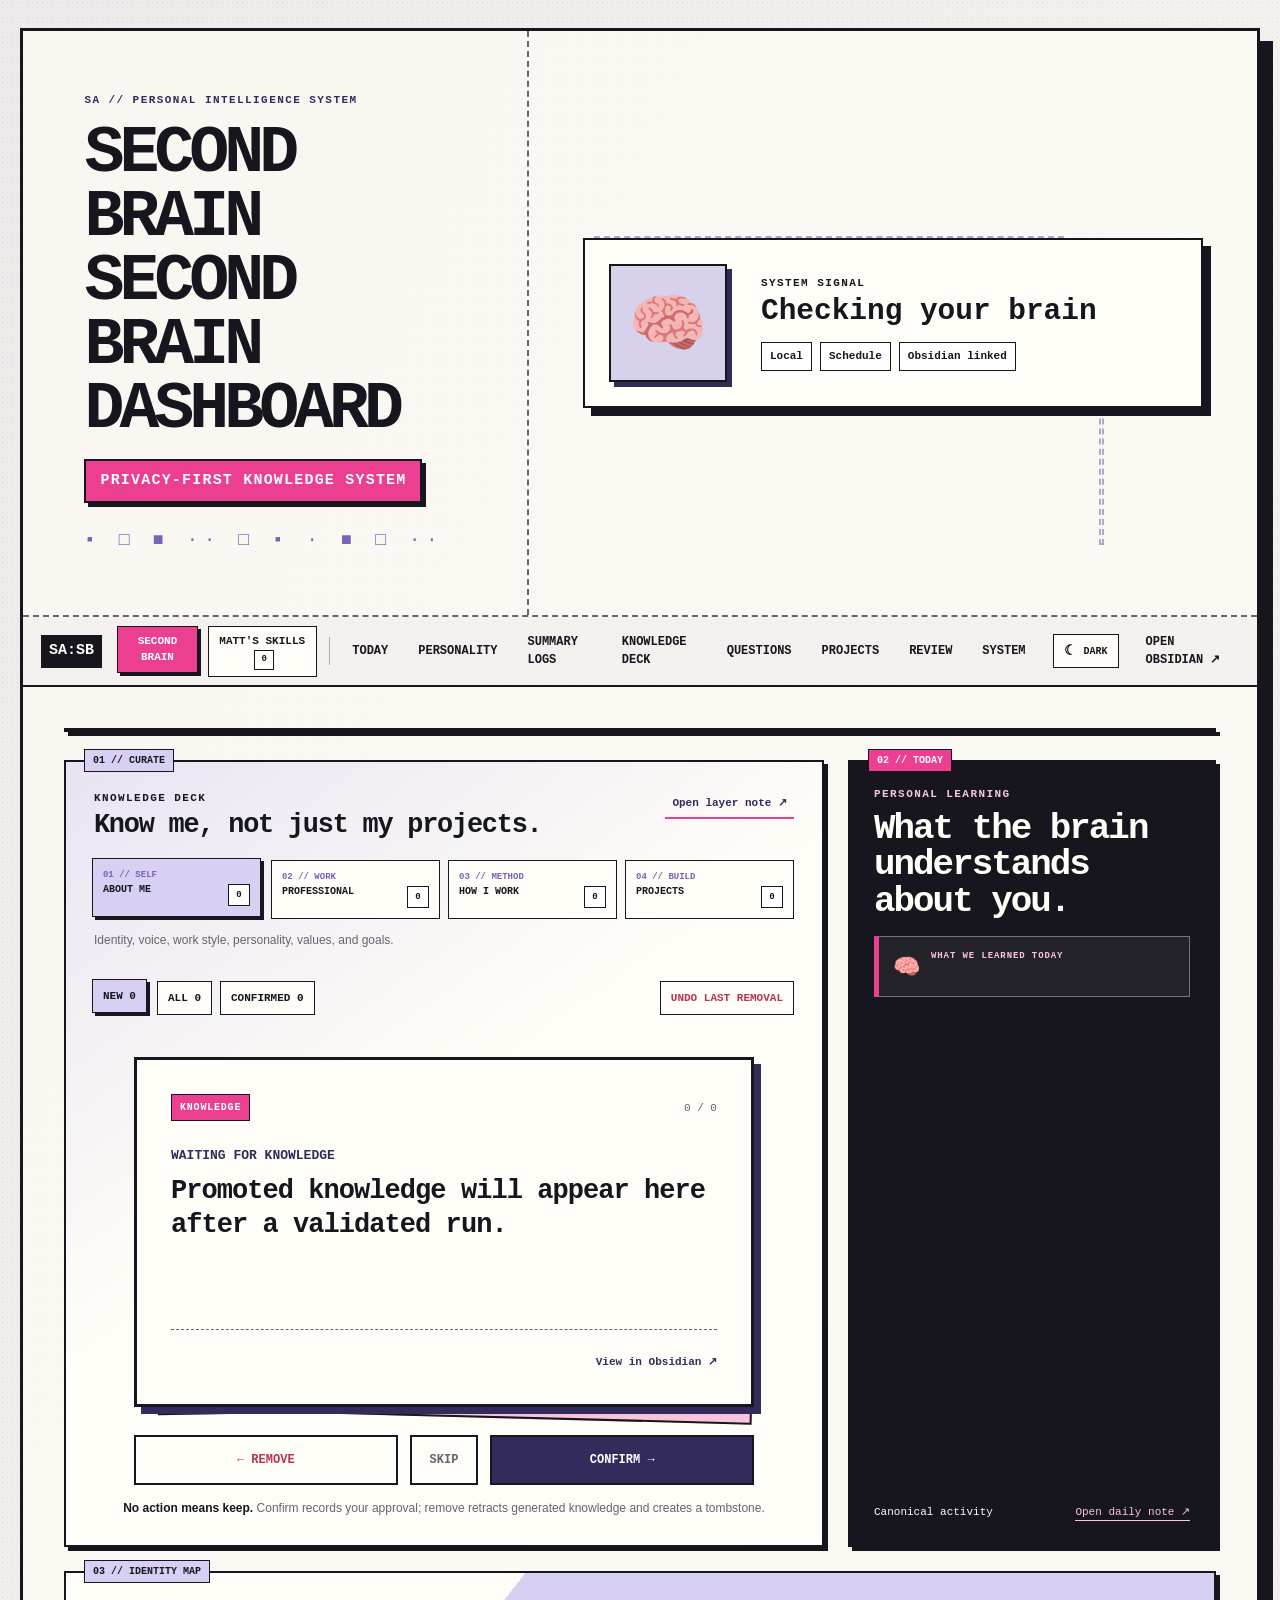
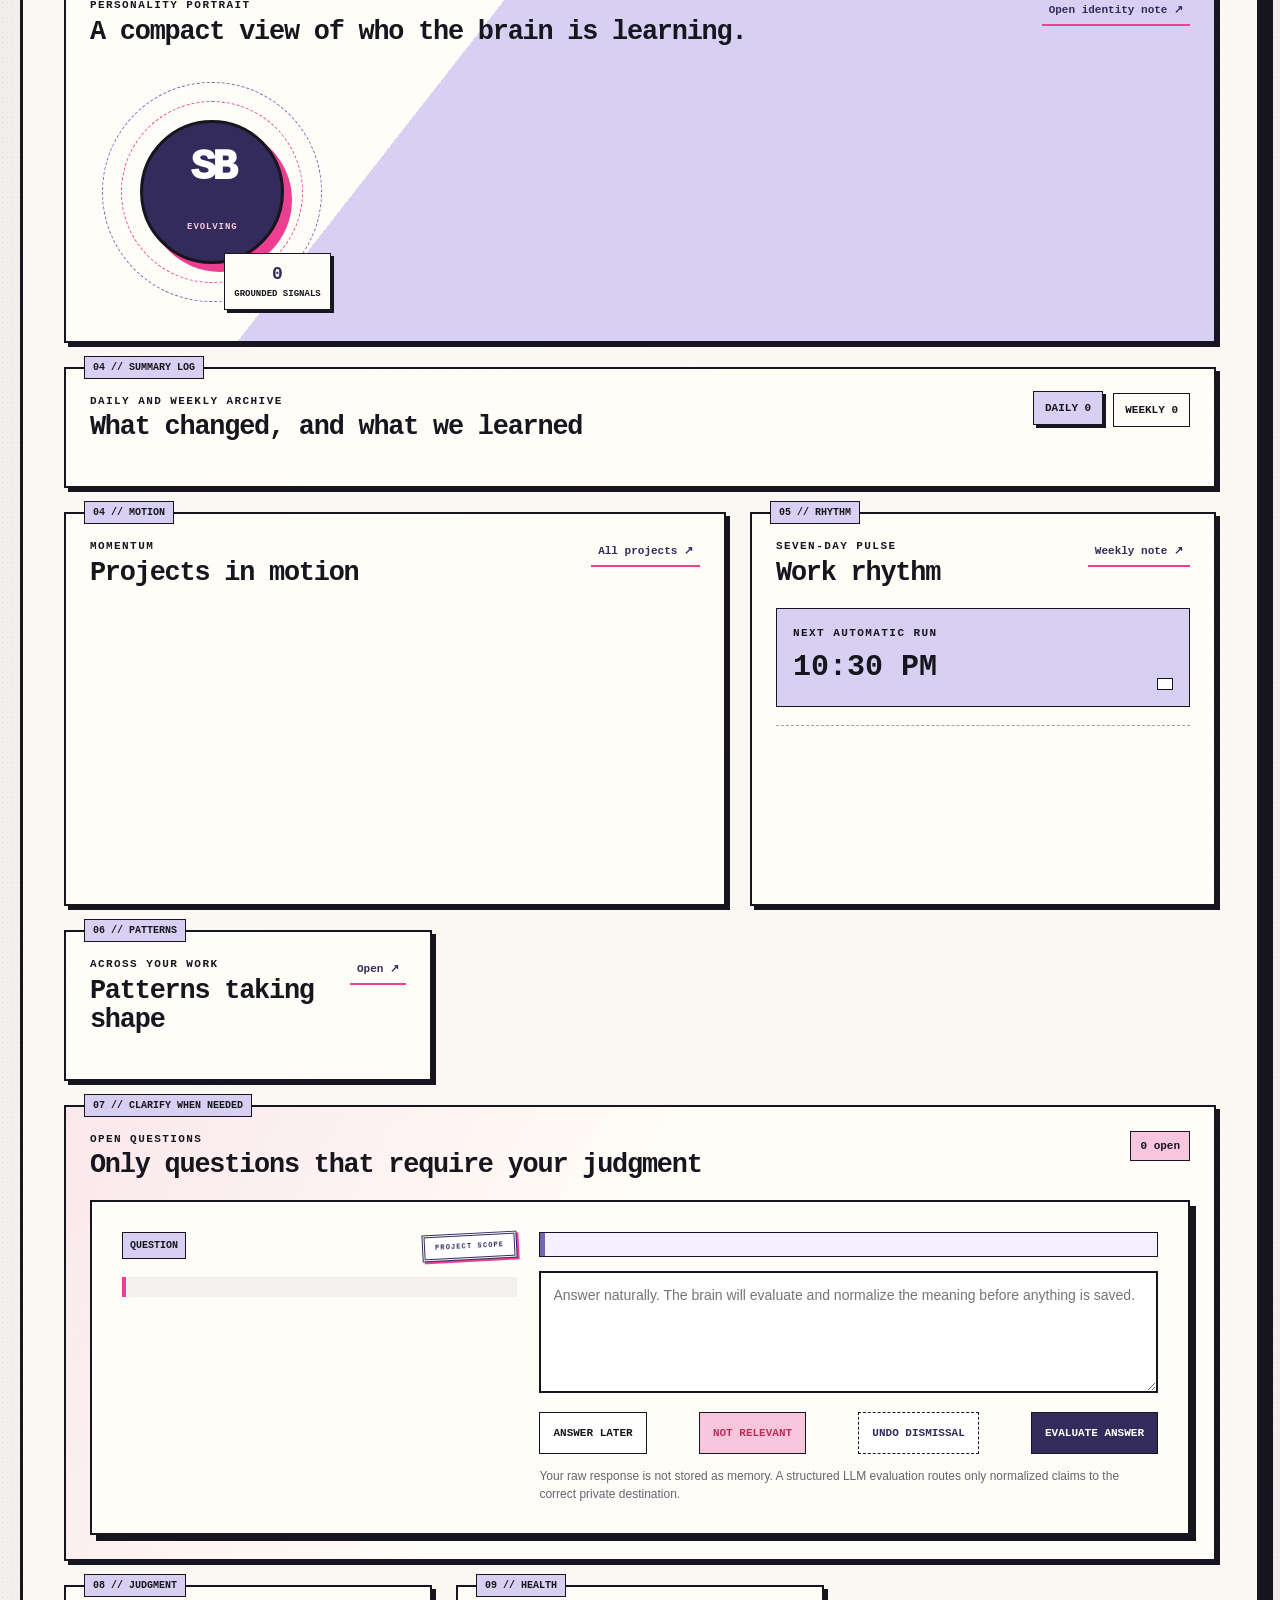
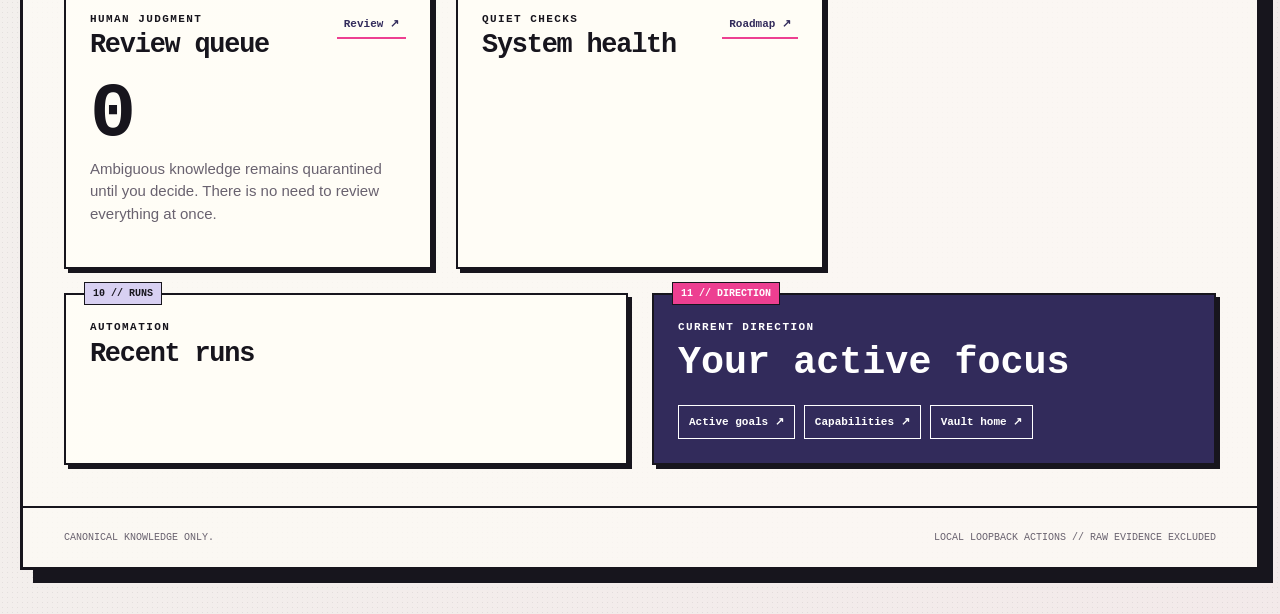
==== commit 8eca89a1: "Fix personality portrait dark mode" ====
--- a/assets/dashboard/index.html
+++ b/assets/dashboard/index.html
@@ -374,7 +374,8 @@
     .briefing-foot { display: flex; justify-content: space-between; gap: 12px; margin-top: auto; padding-top: 22px; font-family: var(--mono); font-size: 11px; }
     .briefing-foot a { color: var(--pink-soft); border-bottom: 1px solid currentColor; }
 
-    .personality-panel { grid-column: span 12; overflow: hidden; background: linear-gradient(128deg, var(--paper-bright) 0 32%, var(--purple-soft) 32% 100%); }
+    .personality-panel { grid-column: span 12; overflow: visible; background: linear-gradient(128deg, var(--paper-bright) 0 32%, var(--purple-soft) 32% 100%); }
+    .personality-panel::before { z-index: 4; }
     .personality-map { display: grid; grid-template-columns: minmax(210px, 0.7fr) minmax(0, 2.3fr); gap: clamp(22px, 4vw, 54px); align-items: center; }
     .personality-core { position: relative; display: grid; place-items: center; min-height: 250px; }
     .personality-core::before, .personality-core::after { content: ""; position: absolute; border: 1.5px dashed var(--purple); border-radius: 50%; }
@@ -2225,6 +2226,55 @@
       background: #17141c;
       color: #f4eff6;
     }
+    html[data-theme="dark"] .personality-panel {
+      overflow: visible;
+      border-color: #756d80;
+      background:
+        radial-gradient(circle at 15% 54%, rgba(170, 155, 236, 0.3), transparent 24%),
+        linear-gradient(128deg, #17131d 0 32%, #2a2138 32% 100%);
+      box-shadow: 4px 4px 0 #050407;
+    }
+    html[data-theme="dark"] .personality-panel::before {
+      border-color: #f2edf5;
+      background: #7465b6;
+      color: white;
+      box-shadow: 3px 3px 0 #050407;
+    }
+    html[data-theme="dark"] .personality-core::before { border-color: rgba(192, 178, 255, 0.72); }
+    html[data-theme="dark"] .personality-core::after { border-color: rgba(255, 95, 167, 0.82); }
+    html[data-theme="dark"] .personality-orb {
+      border-color: #f2edf5;
+      background: linear-gradient(145deg, #6253a0, #8f3f70);
+      box-shadow: 8px 8px 0 #ff5fa7;
+    }
+    html[data-theme="dark"] .personality-status { color: #ffe0ed; }
+    html[data-theme="dark"] .personality-measure {
+      border-color: #8b8196;
+      background: #1b1722;
+      color: #eee8f2;
+      box-shadow: 3px 3px 0 #050407;
+    }
+    html[data-theme="dark"] .personality-measure strong { color: #c8bcff; }
+    html[data-theme="dark"] .personality-facet {
+      border-color: #776e82;
+      background: linear-gradient(145deg, rgba(54, 46, 68, 0.98), rgba(32, 27, 41, 0.98));
+      color: #f4eff6;
+      box-shadow: 3px 3px 0 #08060b;
+    }
+    html[data-theme="dark"] .personality-facet:hover {
+      border-color: #aa9bec;
+      background: linear-gradient(145deg, rgba(65, 53, 82, 0.98), rgba(39, 31, 49, 0.98));
+      box-shadow: 4px 6px 0 #08060b;
+    }
+    html[data-theme="dark"] .personality-marker {
+      border: 1px solid #b9adf4;
+      background: #7465b6;
+      color: white;
+    }
+    html[data-theme="dark"] .personality-facet-title { color: #f4eff6; }
+    html[data-theme="dark"] .personality-facet-count { color: #aaa0b2; }
+    html[data-theme="dark"] .personality-signal,
+    html[data-theme="dark"] .personality-forming { color: #c9c0ce; }
     html[data-theme="dark"] .focus-panel,
     html[data-theme="dark"] .matt-intro {
       background: #29223d;
